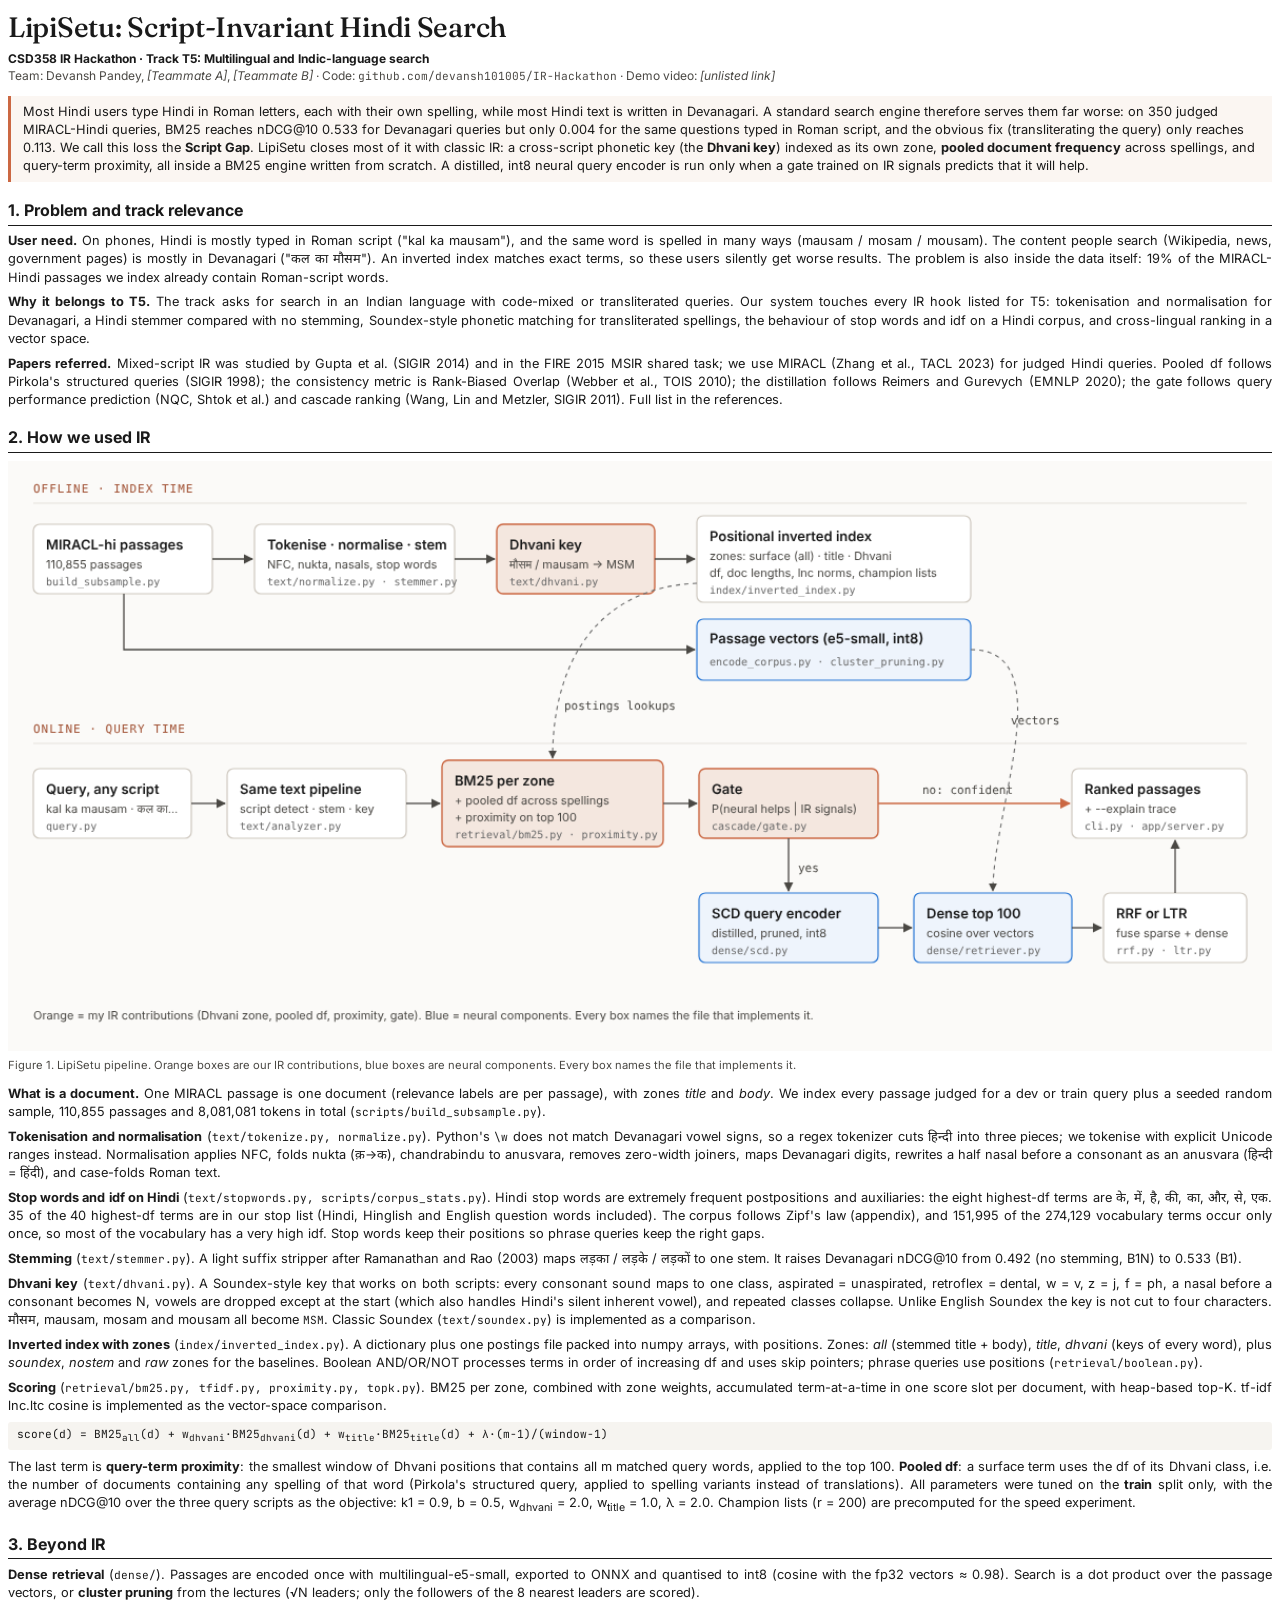
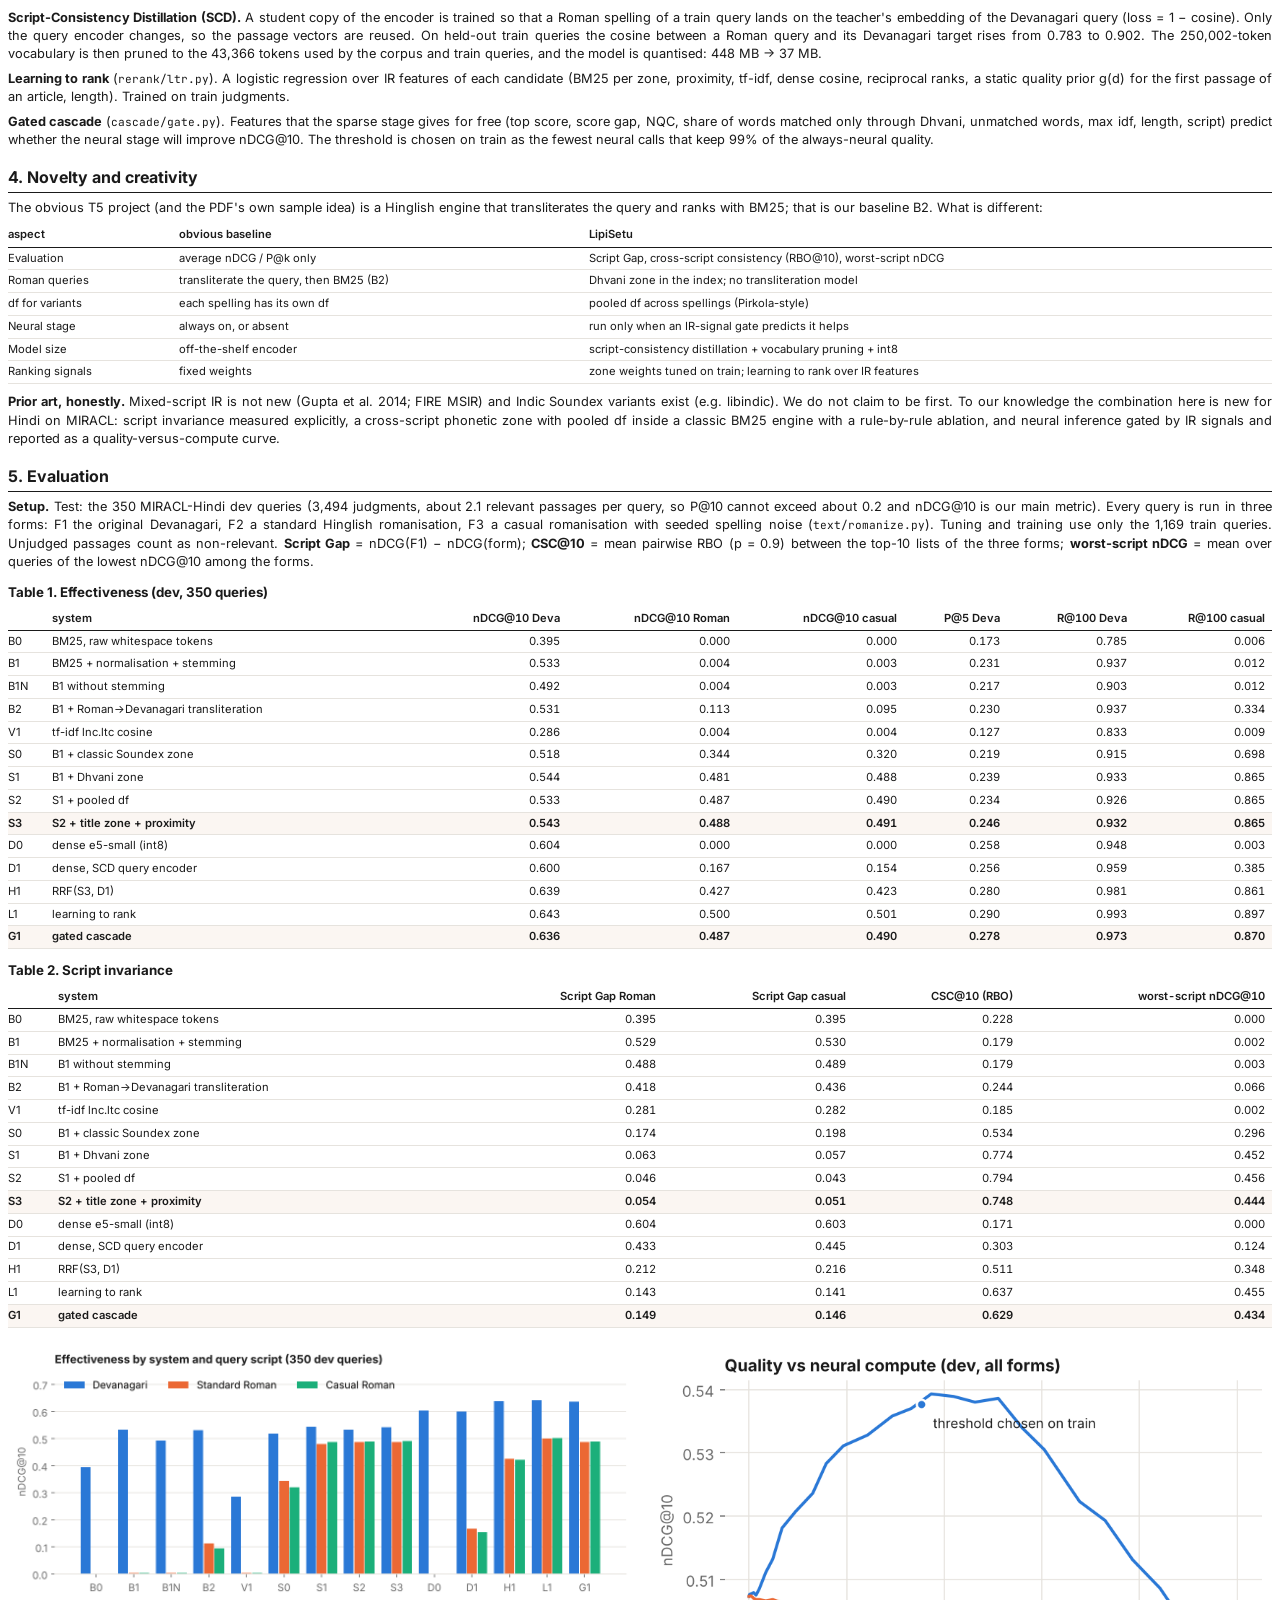
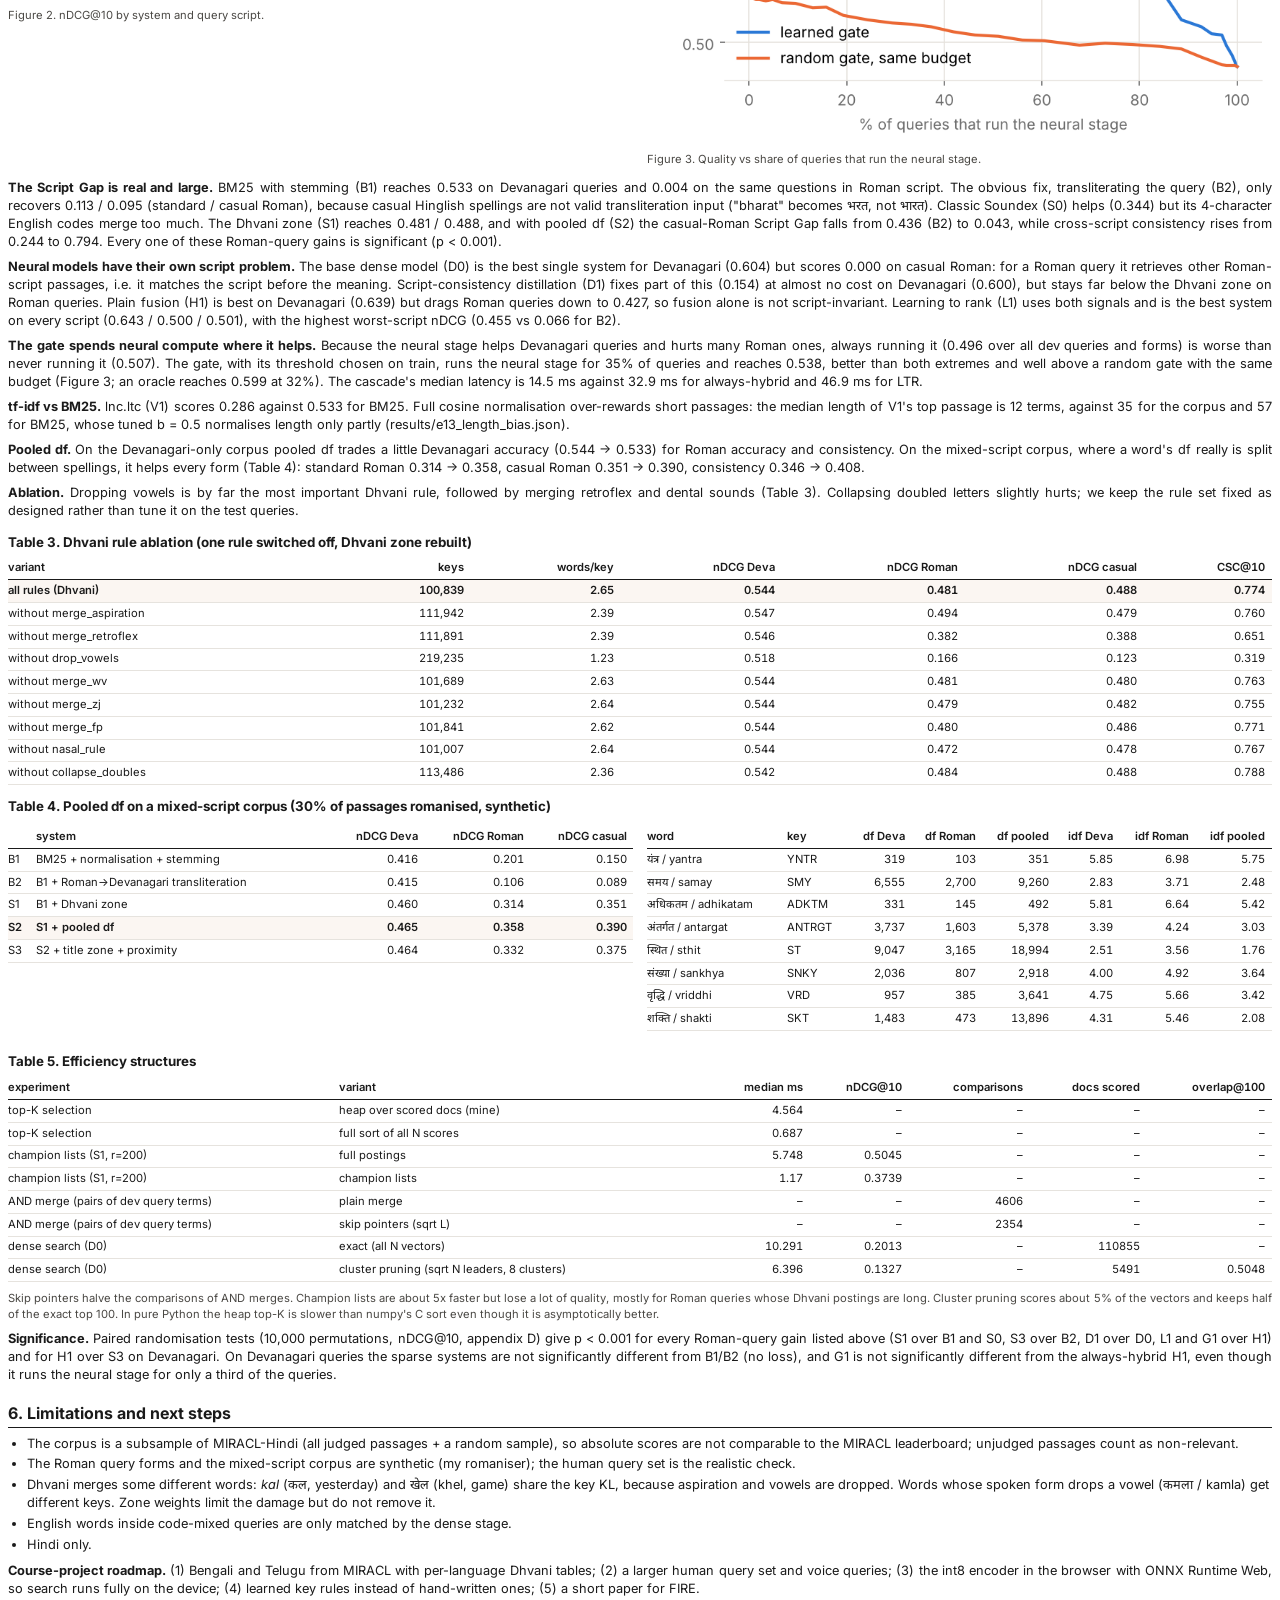
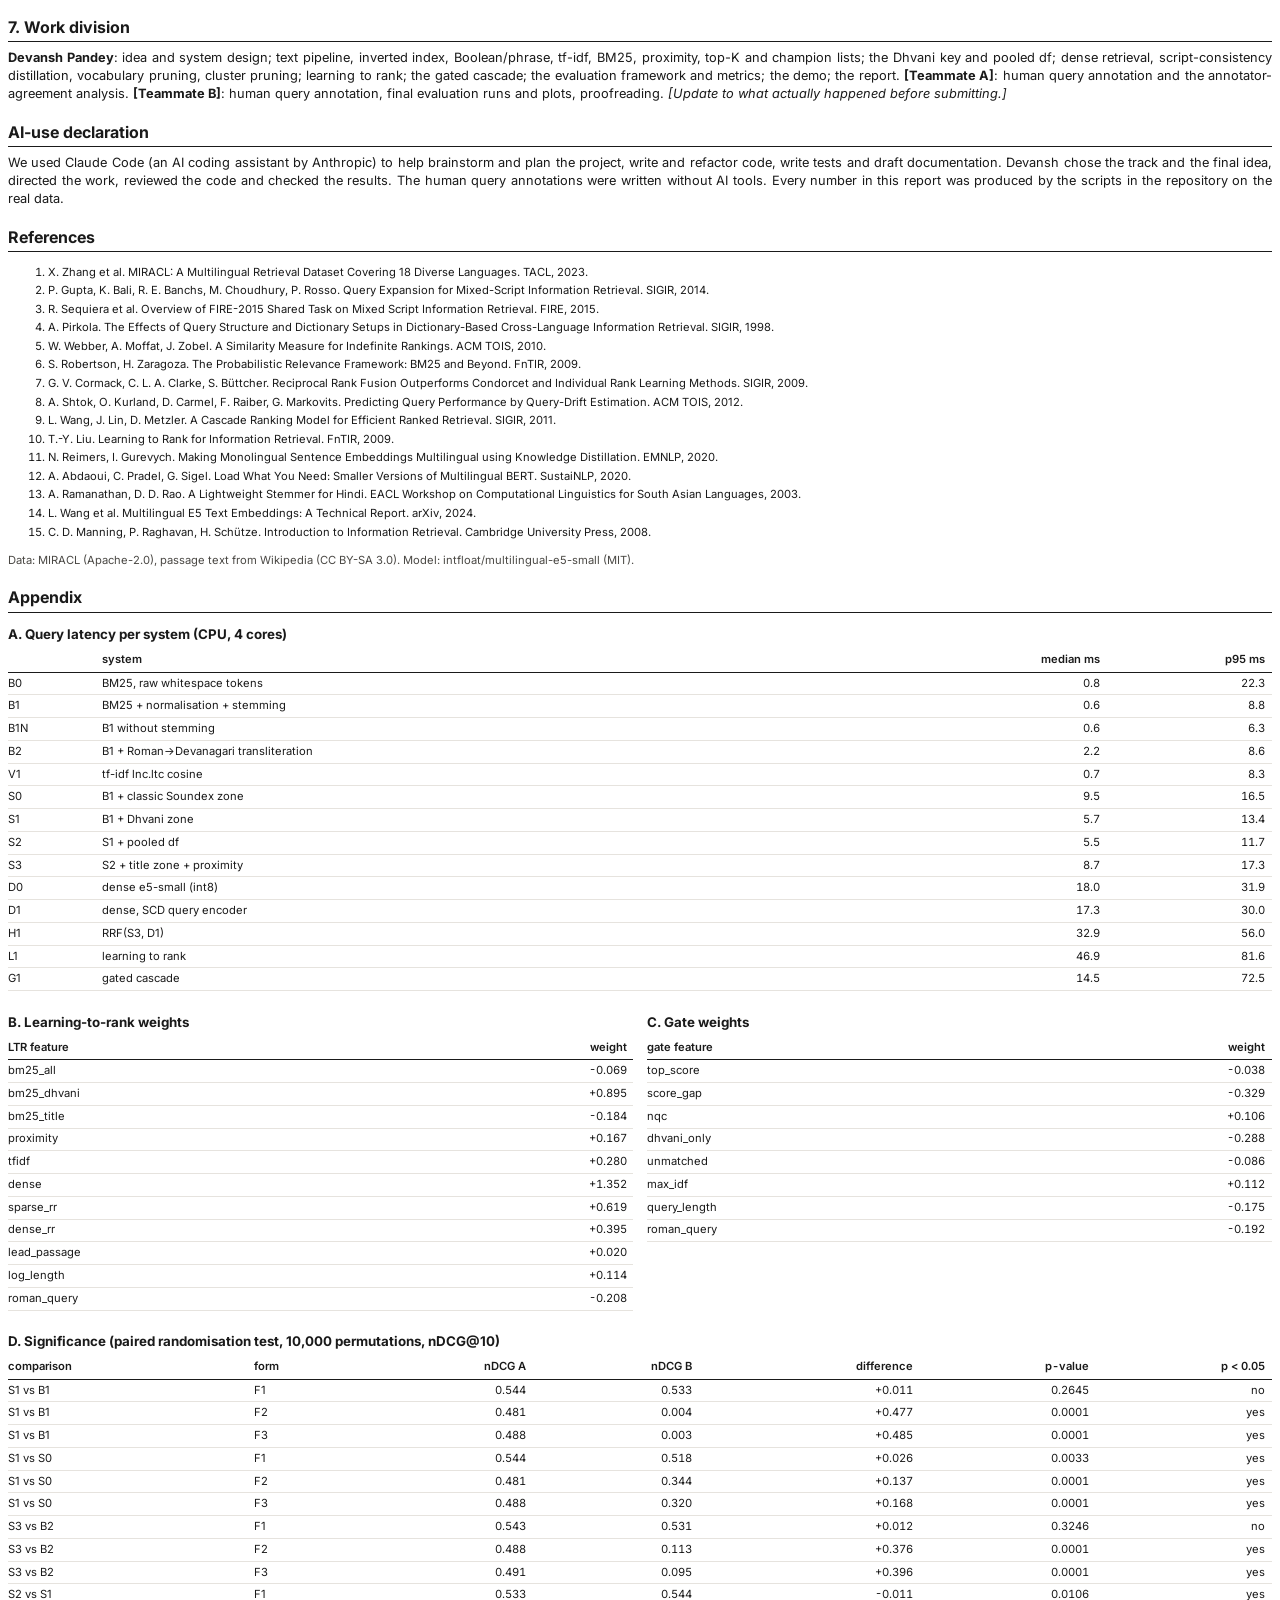
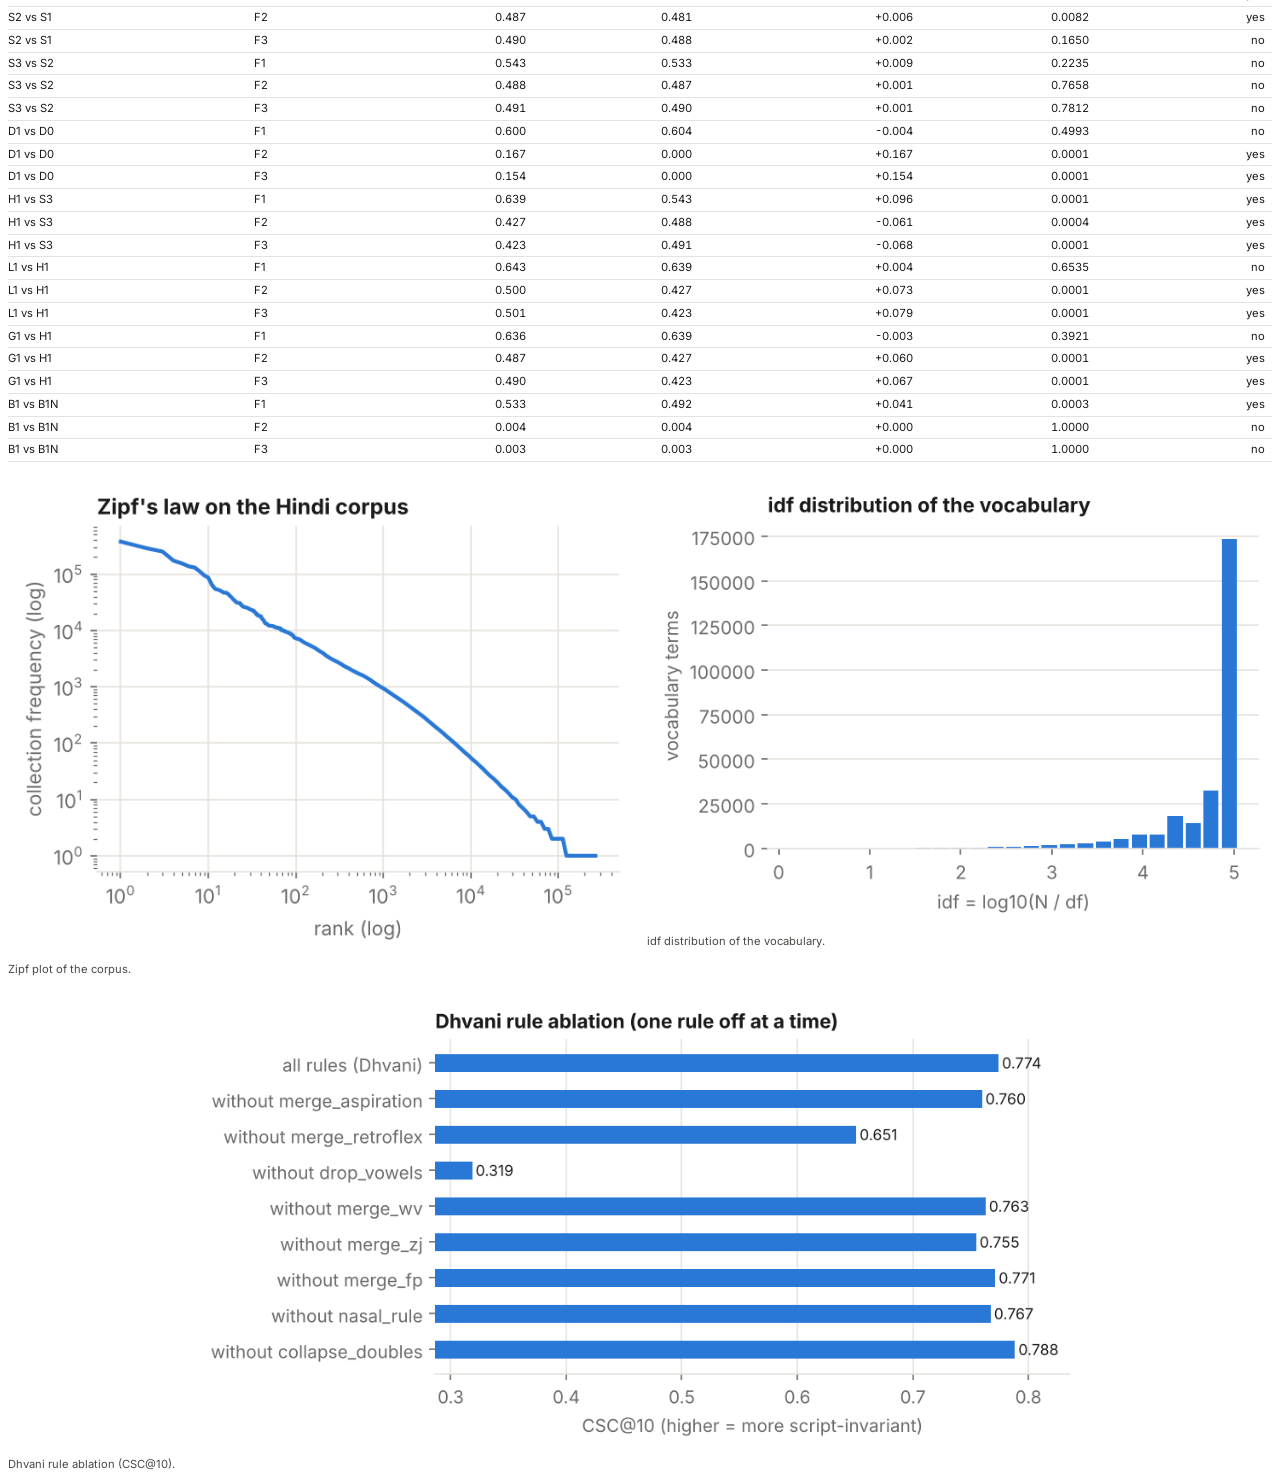
==== docs/report/report.html @ 5b9ccf11 "Add README, docs, pipeline diagram and generated report" ====
<!doctype html><html lang="en"><head><meta charset="utf-8"><title>LipiSetu report</title><link href="https://fonts.googleapis.com/css2?family=Fraunces:wght@500&family=Inter:wght@400;600&family=JetBrains+Mono&family=Noto+Sans+Devanagari:wght@400;600&display=swap" rel="stylesheet"><style>
@page { size: A4; margin: 16mm 15mm 16mm 15mm; }
body { font-family: 'Inter', 'Noto Sans Devanagari', Arial, sans-serif; font-size: 9.6pt; line-height: 1.42; color: #1a1a1a; }
h1 { font-family: 'Fraunces', Georgia, serif; font-weight: 500; font-size: 21pt; margin: 0 0 2pt; letter-spacing: -0.01em; }
h2 { font-size: 12pt; margin: 13pt 0 5pt; padding-bottom: 2pt; border-bottom: 1px solid #1a1a1a; }
h3 { font-size: 10pt; margin: 9pt 0 3pt; break-after: avoid; page-break-after: avoid; }
h2 { break-after: avoid; page-break-after: avoid; }
p { margin: 0 0 5pt; text-align: justify; hyphens: auto; }
.meta { color: #4a4844; font-size: 9pt; margin-bottom: 8pt; }
.meta b { color: #1a1a1a; }
.abstract { border-left: 3px solid #cb6843; padding: 5pt 9pt; background: #fbf6f2; margin: 6pt 0 8pt; }
code, .mono { font-family: 'JetBrains Mono', Menlo, monospace; font-size: 8.4pt; }
table { width: 100%; border-collapse: collapse; margin: 4pt 0 7pt; font-size: 8.4pt; page-break-inside: avoid; }
th { text-align: left; font-weight: 600; border-bottom: 1px solid #1a1a1a; padding: 2.5pt 5pt 2.5pt 0; }
td { border-bottom: 1px solid #e6e3de; padding: 2.2pt 5pt 2.2pt 0; }
th.num, td.num { text-align: right; font-variant-numeric: tabular-nums; }
tr.hl td { font-weight: 600; background: #fbf6f2; }
figure { margin: 6pt 0 8pt; page-break-inside: avoid; text-align: center; }
figure img { max-width: 100%; }
figcaption { font-size: 8.4pt; color: #4a4844; margin-top: 2pt; text-align: left; }
.two { display: grid; grid-template-columns: 1fr 1fr; gap: 10pt; }
.formula { font-family: 'JetBrains Mono', Menlo, monospace; font-size: 8.4pt; background: #f6f4f0; padding: 4pt 7pt; margin: 3pt 0 6pt; border-radius: 3px; }
ul { margin: 2pt 0 6pt 14pt; padding: 0; }
li { margin-bottom: 2pt; }
.refs li { font-size: 8.4pt; }
.pb { page-break-before: always; }
.small { font-size: 8.4pt; color: #4a4844; }
</style></head><body><h1>LipiSetu: Script-Invariant Hindi Search</h1><div class="meta"><b>CSD358 IR Hackathon · Track T5: Multilingual and Indic-language search</b><br>Team: Devansh Pandey, <i>[Teammate A]</i>, <i>[Teammate B]</i> · Code: <span class="mono">github.com/devansh101005/IR-Hackathon</span> · Demo video: <i>[unlisted link]</i></div><div class="abstract">Most Hindi users type Hindi in Roman letters, each with their own spelling, while most Hindi text is written in Devanagari. A standard search engine therefore serves them far worse: on 350 judged MIRACL-Hindi queries, BM25 reaches nDCG@10 0.533 for Devanagari queries but only 0.004 for the same questions typed in Roman script, and the obvious fix (transliterating the query) only reaches 0.113. We call this loss the <b>Script Gap</b>. LipiSetu closes most of it with classic IR: a cross-script phonetic key (the <b>Dhvani key</b>) indexed as its own zone, <b>pooled document frequency</b> across spellings, and query-term proximity, all inside a BM25 engine written from scratch. A distilled, int8 neural query encoder is run only when a gate trained on IR signals predicts that it will help.</div><h2>1. Problem and track relevance</h2><p><b>User need.</b> On phones, Hindi is mostly typed in Roman script ("kal ka mausam"), and the same word is spelled in many ways (mausam / mosam / mousam). The content people search (Wikipedia, news, government pages) is mostly in Devanagari ("कल का मौसम"). An inverted index matches exact terms, so these users silently get worse results. The problem is also inside the data itself: 19% of the MIRACL-Hindi passages we index already contain Roman-script words.</p><p><b>Why it belongs to T5.</b> The track asks for search in an Indian language with code-mixed or transliterated queries. Our system touches every IR hook listed for T5: tokenisation and normalisation for Devanagari, a Hindi stemmer compared with no stemming, Soundex-style phonetic matching for transliterated spellings, the behaviour of stop words and idf on a Hindi corpus, and cross-lingual ranking in a vector space.</p><p><b>Papers referred.</b> Mixed-script IR was studied by Gupta et al. (SIGIR 2014) and in the FIRE 2015 MSIR shared task; we use MIRACL (Zhang et al., TACL 2023) for judged Hindi queries. Pooled df follows Pirkola's structured queries (SIGIR 1998); the consistency metric is Rank-Biased Overlap (Webber et al., TOIS 2010); the distillation follows Reimers and Gurevych (EMNLP 2020); the gate follows query performance prediction (NQC, Shtok et al.) and cascade ranking (Wang, Lin and Metzler, SIGIR 2011). Full list in the references.</p><h2>2. How we used IR</h2><figure><img src="../pipeline.png" style="width:100%"><figcaption>Figure 1. LipiSetu pipeline. Orange boxes are our IR contributions, blue boxes are neural components. Every box names the file that implements it.</figcaption></figure><p><b>What is a document.</b> One MIRACL passage is one document (relevance labels are per passage), with zones <i>title</i> and <i>body</i>. We index every passage judged for a dev or train query plus a seeded random sample, 110,855 passages and 8,081,081 tokens in total (<span class="mono">scripts/build_subsample.py</span>).</p><p><b>Tokenisation and normalisation</b> (<span class="mono">text/tokenize.py, normalize.py</span>). Python's <span class="mono">\w</span> does not match Devanagari vowel signs, so a regex tokenizer cuts हिन्दी into three pieces; we tokenise with explicit Unicode ranges instead. Normalisation applies NFC, folds nukta (क़→क), chandrabindu to anusvara, removes zero-width joiners, maps Devanagari digits, rewrites a half nasal before a consonant as an anusvara (हिन्दी = हिंदी), and case-folds Roman text.</p><p><b>Stop words and idf on Hindi</b> (<span class="mono">text/stopwords.py, scripts/corpus_stats.py</span>). Hindi stop words are extremely frequent postpositions and auxiliaries: the eight highest-df terms are के, में, है, की, का, और, से, एक. 35 of the 40 highest-df terms are in our stop list (Hindi, Hinglish and English question words included). The corpus follows Zipf's law (appendix), and 151,995 of the 274,129 vocabulary terms occur only once, so most of the vocabulary has a very high idf. Stop words keep their positions so phrase queries keep the right gaps.</p><p><b>Stemming</b> (<span class="mono">text/stemmer.py</span>). A light suffix stripper after Ramanathan and Rao (2003) maps लड़का / लड़के / लड़कों to one stem. It raises Devanagari nDCG@10 from 0.492 (no stemming, B1N) to 0.533 (B1).</p><p><b>Dhvani key</b> (<span class="mono">text/dhvani.py</span>). A Soundex-style key that works on both scripts: every consonant sound maps to one class, aspirated = unaspirated, retroflex = dental, w = v, z = j, f = ph, a nasal before a consonant becomes N, vowels are dropped except at the start (which also handles Hindi's silent inherent vowel), and repeated classes collapse. Unlike English Soundex the key is not cut to four characters. मौसम, mausam, mosam and mousam all become <span class="mono">MSM</span>. Classic Soundex (<span class="mono">text/soundex.py</span>) is implemented as a comparison.</p><p><b>Inverted index with zones</b> (<span class="mono">index/inverted_index.py</span>). A dictionary plus one postings file packed into numpy arrays, with positions. Zones: <i>all</i> (stemmed title + body), <i>title</i>, <i>dhvani</i> (keys of every word), plus <i>soundex</i>, <i>nostem</i> and <i>raw</i> zones for the baselines. Boolean AND/OR/NOT processes terms in order of increasing df and uses skip pointers; phrase queries use positions (<span class="mono">retrieval/boolean.py</span>).</p><p><b>Scoring</b> (<span class="mono">retrieval/bm25.py, tfidf.py, proximity.py, topk.py</span>). BM25 per zone, combined with zone weights, accumulated term-at-a-time in one score slot per document, with heap-based top-K. tf-idf lnc.ltc cosine is implemented as the vector-space comparison.</p><div class="formula">score(d) = BM25<sub>all</sub>(d) + w<sub>dhvani</sub>·BM25<sub>dhvani</sub>(d) + w<sub>title</sub>·BM25<sub>title</sub>(d) + λ·(m−1)/(window−1)</div><p>The last term is <b>query-term proximity</b>: the smallest window of Dhvani positions that contains all m matched query words, applied to the top 100. <b>Pooled df</b>: a surface term uses the df of its Dhvani class, i.e. the number of documents containing any spelling of that word (Pirkola's structured query, applied to spelling variants instead of translations). All parameters were tuned on the <b>train</b> split only, with the average nDCG@10 over the three query scripts as the objective: k1 = 0.9, b = 0.5, w<sub>dhvani</sub> = 2.0, w<sub>title</sub> = 1.0, λ = 2.0. Champion lists (r = 200) are precomputed for the speed experiment.</p><h2>3. Beyond IR</h2><p><b>Dense retrieval</b> (<span class="mono">dense/</span>). Passages are encoded once with multilingual-e5-small, exported to ONNX and quantised to int8 (cosine with the fp32 vectors ≈ 0.98). Search is a dot product over the passage vectors, or <b>cluster pruning</b> from the lectures (√N leaders; only the followers of the 8 nearest leaders are scored).</p><p><b>Script-Consistency Distillation (SCD).</b> A student copy of the encoder is trained so that a Roman spelling of a train query lands on the teacher's embedding of the Devanagari query (loss = 1 − cosine). Only the query encoder changes, so the passage vectors are reused. On held-out train queries the cosine between a Roman query and its Devanagari target rises from 0.783 to 0.902. The 250,002-token vocabulary is then pruned to the 43,366 tokens used by the corpus and train queries, and the model is quantised: 448 MB → 37 MB.</p><p><b>Learning to rank</b> (<span class="mono">rerank/ltr.py</span>). A logistic regression over IR features of each candidate (BM25 per zone, proximity, tf-idf, dense cosine, reciprocal ranks, a static quality prior g(d) for the first passage of an article, length). Trained on train judgments.</p><p><b>Gated cascade</b> (<span class="mono">cascade/gate.py</span>). Features that the sparse stage gives for free (top score, score gap, NQC, share of words matched only through Dhvani, unmatched words, max idf, length, script) predict whether the neural stage will improve nDCG@10. The threshold is chosen on train as the fewest neural calls that keep 99% of the always-neural quality.</p><h2>4. Novelty and creativity</h2><p>The obvious T5 project (and the PDF's own sample idea) is a Hinglish engine that transliterates the query and ranks with BM25; that is our baseline B2. What is different:</p><table><thead><tr><th>aspect</th><th>obvious baseline</th><th>LipiSetu</th></tr></thead><tbody><tr><td>Evaluation</td><td>average nDCG / P@k only</td><td>Script Gap, cross-script consistency (RBO@10), worst-script nDCG</td></tr><tr><td>Roman queries</td><td>transliterate the query, then BM25 (B2)</td><td>Dhvani zone in the index; no transliteration model</td></tr><tr><td>df for variants</td><td>each spelling has its own df</td><td>pooled df across spellings (Pirkola-style)</td></tr><tr><td>Neural stage</td><td>always on, or absent</td><td>run only when an IR-signal gate predicts it helps</td></tr><tr><td>Model size</td><td>off-the-shelf encoder</td><td>script-consistency distillation + vocabulary pruning + int8</td></tr><tr><td>Ranking signals</td><td>fixed weights</td><td>zone weights tuned on train; learning to rank over IR features</td></tr></tbody></table><p><b>Prior art, honestly.</b> Mixed-script IR is not new (Gupta et al. 2014; FIRE MSIR) and Indic Soundex variants exist (e.g. libindic). We do not claim to be first. To our knowledge the combination here is new for Hindi on MIRACL: script invariance measured explicitly, a cross-script phonetic zone with pooled df inside a classic BM25 engine with a rule-by-rule ablation, and neural inference gated by IR signals and reported as a quality-versus-compute curve.</p><h2>5. Evaluation</h2><p><b>Setup.</b> Test: the 350 MIRACL-Hindi dev queries (3,494 judgments, about 2.1 relevant passages per query, so P@10 cannot exceed about 0.2 and nDCG@10 is our main metric). Every query is run in three forms: F1 the original Devanagari, F2 a standard Hinglish romanisation, F3 a casual romanisation with seeded spelling noise (<span class="mono">text/romanize.py</span>). Tuning and training use only the 1,169 train queries. Unjudged passages count as non-relevant. <b>Script Gap</b> = nDCG(F1) − nDCG(form); <b>CSC@10</b> = mean pairwise RBO (p = 0.9) between the top-10 lists of the three forms; <b>worst-script nDCG</b> = mean over queries of the lowest nDCG@10 among the forms.</p><h3>Table 1. Effectiveness (dev, 350 queries)</h3><table><thead><tr><th class=""></th><th class="">system</th><th class="num">nDCG@10 Deva</th><th class="num">nDCG@10 Roman</th><th class="num">nDCG@10 casual</th><th class="num">P@5 Deva</th><th class="num">R@100 Deva</th><th class="num">R@100 casual</th></tr></thead><tbody><tr><td class="">B0</td><td class="">BM25, raw whitespace tokens</td><td class="num">0.395</td><td class="num">0.000</td><td class="num">0.000</td><td class="num">0.173</td><td class="num">0.785</td><td class="num">0.006</td></tr><tr><td class="">B1</td><td class="">BM25 + normalisation + stemming</td><td class="num">0.533</td><td class="num">0.004</td><td class="num">0.003</td><td class="num">0.231</td><td class="num">0.937</td><td class="num">0.012</td></tr><tr><td class="">B1N</td><td class="">B1 without stemming</td><td class="num">0.492</td><td class="num">0.004</td><td class="num">0.003</td><td class="num">0.217</td><td class="num">0.903</td><td class="num">0.012</td></tr><tr><td class="">B2</td><td class="">B1 + Roman→Devanagari transliteration</td><td class="num">0.531</td><td class="num">0.113</td><td class="num">0.095</td><td class="num">0.230</td><td class="num">0.937</td><td class="num">0.334</td></tr><tr><td class="">V1</td><td class="">tf-idf lnc.ltc cosine</td><td class="num">0.286</td><td class="num">0.004</td><td class="num">0.004</td><td class="num">0.127</td><td class="num">0.833</td><td class="num">0.009</td></tr><tr><td class="">S0</td><td class="">B1 + classic Soundex zone</td><td class="num">0.518</td><td class="num">0.344</td><td class="num">0.320</td><td class="num">0.219</td><td class="num">0.915</td><td class="num">0.698</td></tr><tr><td class="">S1</td><td class="">B1 + Dhvani zone</td><td class="num">0.544</td><td class="num">0.481</td><td class="num">0.488</td><td class="num">0.239</td><td class="num">0.933</td><td class="num">0.865</td></tr><tr><td class="">S2</td><td class="">S1 + pooled df</td><td class="num">0.533</td><td class="num">0.487</td><td class="num">0.490</td><td class="num">0.234</td><td class="num">0.926</td><td class="num">0.865</td></tr><tr class="hl"><td class="">S3</td><td class="">S2 + title zone + proximity</td><td class="num">0.543</td><td class="num">0.488</td><td class="num">0.491</td><td class="num">0.246</td><td class="num">0.932</td><td class="num">0.865</td></tr><tr><td class="">D0</td><td class="">dense e5-small (int8)</td><td class="num">0.604</td><td class="num">0.000</td><td class="num">0.000</td><td class="num">0.258</td><td class="num">0.948</td><td class="num">0.003</td></tr><tr><td class="">D1</td><td class="">dense, SCD query encoder</td><td class="num">0.600</td><td class="num">0.167</td><td class="num">0.154</td><td class="num">0.256</td><td class="num">0.959</td><td class="num">0.385</td></tr><tr><td class="">H1</td><td class="">RRF(S3, D1)</td><td class="num">0.639</td><td class="num">0.427</td><td class="num">0.423</td><td class="num">0.280</td><td class="num">0.981</td><td class="num">0.861</td></tr><tr><td class="">L1</td><td class="">learning to rank</td><td class="num">0.643</td><td class="num">0.500</td><td class="num">0.501</td><td class="num">0.290</td><td class="num">0.993</td><td class="num">0.897</td></tr><tr class="hl"><td class="">G1</td><td class="">gated cascade</td><td class="num">0.636</td><td class="num">0.487</td><td class="num">0.490</td><td class="num">0.278</td><td class="num">0.973</td><td class="num">0.870</td></tr></tbody></table><h3>Table 2. Script invariance</h3><table><thead><tr><th class=""></th><th class="">system</th><th class="num">Script Gap Roman</th><th class="num">Script Gap casual</th><th class="num">CSC@10 (RBO)</th><th class="num">worst-script nDCG@10</th></tr></thead><tbody><tr><td class="">B0</td><td class="">BM25, raw whitespace tokens</td><td class="num">0.395</td><td class="num">0.395</td><td class="num">0.228</td><td class="num">0.000</td></tr><tr><td class="">B1</td><td class="">BM25 + normalisation + stemming</td><td class="num">0.529</td><td class="num">0.530</td><td class="num">0.179</td><td class="num">0.002</td></tr><tr><td class="">B1N</td><td class="">B1 without stemming</td><td class="num">0.488</td><td class="num">0.489</td><td class="num">0.179</td><td class="num">0.003</td></tr><tr><td class="">B2</td><td class="">B1 + Roman→Devanagari transliteration</td><td class="num">0.418</td><td class="num">0.436</td><td class="num">0.244</td><td class="num">0.066</td></tr><tr><td class="">V1</td><td class="">tf-idf lnc.ltc cosine</td><td class="num">0.281</td><td class="num">0.282</td><td class="num">0.185</td><td class="num">0.002</td></tr><tr><td class="">S0</td><td class="">B1 + classic Soundex zone</td><td class="num">0.174</td><td class="num">0.198</td><td class="num">0.534</td><td class="num">0.296</td></tr><tr><td class="">S1</td><td class="">B1 + Dhvani zone</td><td class="num">0.063</td><td class="num">0.057</td><td class="num">0.774</td><td class="num">0.452</td></tr><tr><td class="">S2</td><td class="">S1 + pooled df</td><td class="num">0.046</td><td class="num">0.043</td><td class="num">0.794</td><td class="num">0.456</td></tr><tr class="hl"><td class="">S3</td><td class="">S2 + title zone + proximity</td><td class="num">0.054</td><td class="num">0.051</td><td class="num">0.748</td><td class="num">0.444</td></tr><tr><td class="">D0</td><td class="">dense e5-small (int8)</td><td class="num">0.604</td><td class="num">0.603</td><td class="num">0.171</td><td class="num">0.000</td></tr><tr><td class="">D1</td><td class="">dense, SCD query encoder</td><td class="num">0.433</td><td class="num">0.445</td><td class="num">0.303</td><td class="num">0.124</td></tr><tr><td class="">H1</td><td class="">RRF(S3, D1)</td><td class="num">0.212</td><td class="num">0.216</td><td class="num">0.511</td><td class="num">0.348</td></tr><tr><td class="">L1</td><td class="">learning to rank</td><td class="num">0.143</td><td class="num">0.141</td><td class="num">0.637</td><td class="num">0.455</td></tr><tr class="hl"><td class="">G1</td><td class="">gated cascade</td><td class="num">0.149</td><td class="num">0.146</td><td class="num">0.629</td><td class="num">0.434</td></tr></tbody></table><div class="two"><figure><img src="../../results/fig_ndcg_by_system.png" style="width:100%"><figcaption>Figure 2. nDCG@10 by system and query script.</figcaption></figure><figure><img src="../../results/fig_budget_curve.png" style="width:100%"><figcaption>Figure 3. Quality vs share of queries that run the neural stage.</figcaption></figure></div><p><b>The Script Gap is real and large.</b> BM25 with stemming (B1) reaches 0.533 on Devanagari queries and 0.004 on the same questions in Roman script. The obvious fix, transliterating the query (B2), only recovers 0.113 / 0.095 (standard / casual Roman), because casual Hinglish spellings are not valid transliteration input ("bharat" becomes भरत, not भारत). Classic Soundex (S0) helps (0.344) but its 4-character English codes merge too much. The Dhvani zone (S1) reaches 0.481 / 0.488, and with pooled df (S2) the casual-Roman Script Gap falls from 0.436 (B2) to 0.043, while cross-script consistency rises from 0.244 to 0.794. Every one of these Roman-query gains is significant (p &lt; 0.001).</p><p><b>Neural models have their own script problem.</b> The base dense model (D0) is the best single system for Devanagari (0.604) but scores 0.000 on casual Roman: for a Roman query it retrieves other Roman-script passages, i.e. it matches the script before the meaning. Script-consistency distillation (D1) fixes part of this (0.154) at almost no cost on Devanagari (0.600), but stays far below the Dhvani zone on Roman queries. Plain fusion (H1) is best on Devanagari (0.639) but drags Roman queries down to 0.427, so fusion alone is not script-invariant. Learning to rank (L1) uses both signals and is the best system on every script (0.643 / 0.500 / 0.501), with the highest worst-script nDCG (0.455 vs 0.066 for B2).</p><p><b>The gate spends neural compute where it helps.</b> Because the neural stage helps Devanagari queries and hurts many Roman ones, always running it (0.496 over all dev queries and forms) is worse than never running it (0.507). The gate, with its threshold chosen on train, runs the neural stage for 35% of queries and reaches 0.538, better than both extremes and well above a random gate with the same budget (Figure 3; an oracle reaches 0.599 at 32%). The cascade's median latency is 14.5 ms against 32.9 ms for always-hybrid and 46.9 ms for LTR.</p><p><b>tf-idf vs BM25.</b> lnc.ltc (V1) scores 0.286 against 0.533 for BM25. Full cosine normalisation over-rewards short passages: the median length of V1's top passage is 12 terms, against 35 for the corpus and 57 for BM25, whose tuned b = 0.5 normalises length only partly (results/e13_length_bias.json).</p><p><b>Pooled df.</b> On the Devanagari-only corpus pooled df trades a little Devanagari accuracy (0.544 → 0.533) for Roman accuracy and consistency. On the mixed-script corpus, where a word's df really is split between spellings, it helps every form (Table 4): standard Roman 0.314 → 0.358, casual Roman 0.351 → 0.390, consistency 0.346 → 0.408.</p><p><b>Ablation.</b> Dropping vowels is by far the most important Dhvani rule, followed by merging retroflex and dental sounds (Table 3). Collapsing doubled letters slightly hurts; we keep the rule set fixed as designed rather than tune it on the test queries.</p><h3>Table 3. Dhvani rule ablation (one rule switched off, Dhvani zone rebuilt)</h3><table><thead><tr><th class="">variant</th><th class="num">keys</th><th class="num">words/key</th><th class="num">nDCG Deva</th><th class="num">nDCG Roman</th><th class="num">nDCG casual</th><th class="num">CSC@10</th></tr></thead><tbody><tr class="hl"><td class="">all rules (Dhvani)</td><td class="num">100,839</td><td class="num">2.65</td><td class="num">0.544</td><td class="num">0.481</td><td class="num">0.488</td><td class="num">0.774</td></tr><tr><td class="">without merge_aspiration</td><td class="num">111,942</td><td class="num">2.39</td><td class="num">0.547</td><td class="num">0.494</td><td class="num">0.479</td><td class="num">0.760</td></tr><tr><td class="">without merge_retroflex</td><td class="num">111,891</td><td class="num">2.39</td><td class="num">0.546</td><td class="num">0.382</td><td class="num">0.388</td><td class="num">0.651</td></tr><tr><td class="">without drop_vowels</td><td class="num">219,235</td><td class="num">1.23</td><td class="num">0.518</td><td class="num">0.166</td><td class="num">0.123</td><td class="num">0.319</td></tr><tr><td class="">without merge_wv</td><td class="num">101,689</td><td class="num">2.63</td><td class="num">0.544</td><td class="num">0.481</td><td class="num">0.480</td><td class="num">0.763</td></tr><tr><td class="">without merge_zj</td><td class="num">101,232</td><td class="num">2.64</td><td class="num">0.544</td><td class="num">0.479</td><td class="num">0.482</td><td class="num">0.755</td></tr><tr><td class="">without merge_fp</td><td class="num">101,841</td><td class="num">2.62</td><td class="num">0.544</td><td class="num">0.480</td><td class="num">0.486</td><td class="num">0.771</td></tr><tr><td class="">without nasal_rule</td><td class="num">101,007</td><td class="num">2.64</td><td class="num">0.544</td><td class="num">0.472</td><td class="num">0.478</td><td class="num">0.767</td></tr><tr><td class="">without collapse_doubles</td><td class="num">113,486</td><td class="num">2.36</td><td class="num">0.542</td><td class="num">0.484</td><td class="num">0.488</td><td class="num">0.788</td></tr></tbody></table><h3>Table 4. Pooled df on a mixed-script corpus (30% of passages romanised, synthetic)</h3><div class="two"><div><table><thead><tr><th class=""></th><th class="">system</th><th class="num">nDCG Deva</th><th class="num">nDCG Roman</th><th class="num">nDCG casual</th></tr></thead><tbody><tr><td class="">B1</td><td class="">BM25 + normalisation + stemming</td><td class="num">0.416</td><td class="num">0.201</td><td class="num">0.150</td></tr><tr><td class="">B2</td><td class="">B1 + Roman→Devanagari transliteration</td><td class="num">0.415</td><td class="num">0.106</td><td class="num">0.089</td></tr><tr><td class="">S1</td><td class="">B1 + Dhvani zone</td><td class="num">0.460</td><td class="num">0.314</td><td class="num">0.351</td></tr><tr class="hl"><td class="">S2</td><td class="">S1 + pooled df</td><td class="num">0.465</td><td class="num">0.358</td><td class="num">0.390</td></tr><tr><td class="">S3</td><td class="">S2 + title zone + proximity</td><td class="num">0.464</td><td class="num">0.332</td><td class="num">0.375</td></tr></tbody></table></div><div><table><thead><tr><th class="">word</th><th class="">key</th><th class="num">df Deva</th><th class="num">df Roman</th><th class="num">df pooled</th><th class="num">idf Deva</th><th class="num">idf Roman</th><th class="num">idf pooled</th></tr></thead><tbody><tr><td class=""><span lang="hi">यंत्र</span> / yantra</td><td class="">YNTR</td><td class="num">319</td><td class="num">103</td><td class="num">351</td><td class="num">5.85</td><td class="num">6.98</td><td class="num">5.75</td></tr><tr><td class=""><span lang="hi">समय</span> / samay</td><td class="">SMY</td><td class="num">6,555</td><td class="num">2,700</td><td class="num">9,260</td><td class="num">2.83</td><td class="num">3.71</td><td class="num">2.48</td></tr><tr><td class=""><span lang="hi">अधिकतम</span> / adhikatam</td><td class="">ADKTM</td><td class="num">331</td><td class="num">145</td><td class="num">492</td><td class="num">5.81</td><td class="num">6.64</td><td class="num">5.42</td></tr><tr><td class=""><span lang="hi">अंतर्गत</span> / antargat</td><td class="">ANTRGT</td><td class="num">3,737</td><td class="num">1,603</td><td class="num">5,378</td><td class="num">3.39</td><td class="num">4.24</td><td class="num">3.03</td></tr><tr><td class=""><span lang="hi">स्थित</span> / sthit</td><td class="">ST</td><td class="num">9,047</td><td class="num">3,165</td><td class="num">18,994</td><td class="num">2.51</td><td class="num">3.56</td><td class="num">1.76</td></tr><tr><td class=""><span lang="hi">संख्या</span> / sankhya</td><td class="">SNKY</td><td class="num">2,036</td><td class="num">807</td><td class="num">2,918</td><td class="num">4.00</td><td class="num">4.92</td><td class="num">3.64</td></tr><tr><td class=""><span lang="hi">वृद्धि</span> / vriddhi</td><td class="">VRD</td><td class="num">957</td><td class="num">385</td><td class="num">3,641</td><td class="num">4.75</td><td class="num">5.66</td><td class="num">3.42</td></tr><tr><td class=""><span lang="hi">शक्ति</span> / shakti</td><td class="">SKT</td><td class="num">1,483</td><td class="num">473</td><td class="num">13,896</td><td class="num">4.31</td><td class="num">5.46</td><td class="num">2.08</td></tr></tbody></table></div></div><h3>Table 5. Efficiency structures</h3><table><thead><tr><th class="">experiment</th><th class="">variant</th><th class="num">median ms</th><th class="num">nDCG@10</th><th class="num">comparisons</th><th class="num">docs scored</th><th class="num">overlap@100</th></tr></thead><tbody><tr><td class="">top-K selection</td><td class="">heap over scored docs (mine)</td><td class="num">4.564</td><td class="num">–</td><td class="num">–</td><td class="num">–</td><td class="num">–</td></tr><tr><td class="">top-K selection</td><td class="">full sort of all N scores</td><td class="num">0.687</td><td class="num">–</td><td class="num">–</td><td class="num">–</td><td class="num">–</td></tr><tr><td class="">champion lists (S1, r=200)</td><td class="">full postings</td><td class="num">5.748</td><td class="num">0.5045</td><td class="num">–</td><td class="num">–</td><td class="num">–</td></tr><tr><td class="">champion lists (S1, r=200)</td><td class="">champion lists</td><td class="num">1.17</td><td class="num">0.3739</td><td class="num">–</td><td class="num">–</td><td class="num">–</td></tr><tr><td class="">AND merge (pairs of dev query terms)</td><td class="">plain merge</td><td class="num">–</td><td class="num">–</td><td class="num">4606</td><td class="num">–</td><td class="num">–</td></tr><tr><td class="">AND merge (pairs of dev query terms)</td><td class="">skip pointers (sqrt L)</td><td class="num">–</td><td class="num">–</td><td class="num">2354</td><td class="num">–</td><td class="num">–</td></tr><tr><td class="">dense search (D0)</td><td class="">exact (all N vectors)</td><td class="num">10.291</td><td class="num">0.2013</td><td class="num">–</td><td class="num">110855</td><td class="num">–</td></tr><tr><td class="">dense search (D0)</td><td class="">cluster pruning (sqrt N leaders, 8 clusters)</td><td class="num">6.396</td><td class="num">0.1327</td><td class="num">–</td><td class="num">5491</td><td class="num">0.5048</td></tr></tbody></table><p class="small">Skip pointers halve the comparisons of AND merges. Champion lists are about 5x faster but lose a lot of quality, mostly for Roman queries whose Dhvani postings are long. Cluster pruning scores about 5% of the vectors and keeps half of the exact top 100. In pure Python the heap top-K is slower than numpy's C sort even though it is asymptotically better.</p><p><b>Significance.</b> Paired randomisation tests (10,000 permutations, nDCG@10, appendix D) give p &lt; 0.001 for every Roman-query gain listed above (S1 over B1 and S0, S3 over B2, D1 over D0, L1 and G1 over H1) and for H1 over S3 on Devanagari. On Devanagari queries the sparse systems are not significantly different from B1/B2 (no loss), and G1 is not significantly different from the always-hybrid H1, even though it runs the neural stage for only a third of the queries.</p><h2>6. Limitations and next steps</h2><ul><li>The corpus is a subsample of MIRACL-Hindi (all judged passages + a random sample), so absolute scores are not comparable to the MIRACL leaderboard; unjudged passages count as non-relevant.</li><li>The Roman query forms and the mixed-script corpus are synthetic (my romaniser); the human query set is the realistic check.</li><li>Dhvani merges some different words: <i>kal</i> (कल, yesterday) and खेल (khel, game) share the key KL, because aspiration and vowels are dropped. Words whose spoken form drops a vowel (कमला / kamla) get different keys. Zone weights limit the damage but do not remove it.</li><li>English words inside code-mixed queries are only matched by the dense stage.</li><li>Hindi only.</li></ul><p><b>Course-project roadmap.</b> (1) Bengali and Telugu from MIRACL with per-language Dhvani tables; (2) a larger human query set and voice queries; (3) the int8 encoder in the browser with ONNX Runtime Web, so search runs fully on the device; (4) learned key rules instead of hand-written ones; (5) a short paper for FIRE.</p><h2>7. Work division</h2><p><b>Devansh Pandey</b>: idea and system design; text pipeline, inverted index, Boolean/phrase, tf-idf, BM25, proximity, top-K and champion lists; the Dhvani key and pooled df; dense retrieval, script-consistency distillation, vocabulary pruning, cluster pruning; learning to rank; the gated cascade; the evaluation framework and metrics; the demo; the report. <b>[Teammate A]</b>: human query annotation and the annotator-agreement analysis. <b>[Teammate B]</b>: human query annotation, final evaluation runs and plots, proofreading. <i>[Update to what actually happened before submitting.]</i></p><h2>AI-use declaration</h2><p>We used Claude Code (an AI coding assistant by Anthropic) to help brainstorm and plan the project, write and refactor code, write tests and draft documentation. Devansh chose the track and the final idea, directed the work, reviewed the code and checked the results. The human query annotations were written without AI tools. Every number in this report was produced by the scripts in the repository on the real data.</p><h2>References</h2><ol class="refs"><li>X. Zhang et al. MIRACL: A Multilingual Retrieval Dataset Covering 18 Diverse Languages. TACL, 2023.</li><li>P. Gupta, K. Bali, R. E. Banchs, M. Choudhury, P. Rosso. Query Expansion for Mixed-Script Information Retrieval. SIGIR, 2014.</li><li>R. Sequiera et al. Overview of FIRE-2015 Shared Task on Mixed Script Information Retrieval. FIRE, 2015.</li><li>A. Pirkola. The Effects of Query Structure and Dictionary Setups in Dictionary-Based Cross-Language Information Retrieval. SIGIR, 1998.</li><li>W. Webber, A. Moffat, J. Zobel. A Similarity Measure for Indefinite Rankings. ACM TOIS, 2010.</li><li>S. Robertson, H. Zaragoza. The Probabilistic Relevance Framework: BM25 and Beyond. FnTIR, 2009.</li><li>G. V. Cormack, C. L. A. Clarke, S. Büttcher. Reciprocal Rank Fusion Outperforms Condorcet and Individual Rank Learning Methods. SIGIR, 2009.</li><li>A. Shtok, O. Kurland, D. Carmel, F. Raiber, G. Markovits. Predicting Query Performance by Query-Drift Estimation. ACM TOIS, 2012.</li><li>L. Wang, J. Lin, D. Metzler. A Cascade Ranking Model for Efficient Ranked Retrieval. SIGIR, 2011.</li><li>T.-Y. Liu. Learning to Rank for Information Retrieval. FnTIR, 2009.</li><li>N. Reimers, I. Gurevych. Making Monolingual Sentence Embeddings Multilingual using Knowledge Distillation. EMNLP, 2020.</li><li>A. Abdaoui, C. Pradel, G. Sigel. Load What You Need: Smaller Versions of Multilingual BERT. SustaiNLP, 2020.</li><li>A. Ramanathan, D. D. Rao. A Lightweight Stemmer for Hindi. EACL Workshop on Computational Linguistics for South Asian Languages, 2003.</li><li>L. Wang et al. Multilingual E5 Text Embeddings: A Technical Report. arXiv, 2024.</li><li>C. D. Manning, P. Raghavan, H. Schütze. Introduction to Information Retrieval. Cambridge University Press, 2008.</li></ol><p class="small">Data: MIRACL (Apache-2.0), passage text from Wikipedia (CC BY-SA 3.0). Model: intfloat/multilingual-e5-small (MIT).</p><h2 class="pb">Appendix</h2><h3>A. Query latency per system (CPU, 4 cores)</h3><table><thead><tr><th class=""></th><th class="">system</th><th class="num">median ms</th><th class="num">p95 ms</th></tr></thead><tbody><tr><td class="">B0</td><td class="">BM25, raw whitespace tokens</td><td class="num">0.8</td><td class="num">22.3</td></tr><tr><td class="">B1</td><td class="">BM25 + normalisation + stemming</td><td class="num">0.6</td><td class="num">8.8</td></tr><tr><td class="">B1N</td><td class="">B1 without stemming</td><td class="num">0.6</td><td class="num">6.3</td></tr><tr><td class="">B2</td><td class="">B1 + Roman→Devanagari transliteration</td><td class="num">2.2</td><td class="num">8.6</td></tr><tr><td class="">V1</td><td class="">tf-idf lnc.ltc cosine</td><td class="num">0.7</td><td class="num">8.3</td></tr><tr><td class="">S0</td><td class="">B1 + classic Soundex zone</td><td class="num">9.5</td><td class="num">16.5</td></tr><tr><td class="">S1</td><td class="">B1 + Dhvani zone</td><td class="num">5.7</td><td class="num">13.4</td></tr><tr><td class="">S2</td><td class="">S1 + pooled df</td><td class="num">5.5</td><td class="num">11.7</td></tr><tr><td class="">S3</td><td class="">S2 + title zone + proximity</td><td class="num">8.7</td><td class="num">17.3</td></tr><tr><td class="">D0</td><td class="">dense e5-small (int8)</td><td class="num">18.0</td><td class="num">31.9</td></tr><tr><td class="">D1</td><td class="">dense, SCD query encoder</td><td class="num">17.3</td><td class="num">30.0</td></tr><tr><td class="">H1</td><td class="">RRF(S3, D1)</td><td class="num">32.9</td><td class="num">56.0</td></tr><tr><td class="">L1</td><td class="">learning to rank</td><td class="num">46.9</td><td class="num">81.6</td></tr><tr><td class="">G1</td><td class="">gated cascade</td><td class="num">14.5</td><td class="num">72.5</td></tr></tbody></table><div class="two"><div><h3>B. Learning-to-rank weights</h3><table><thead><tr><th class="">LTR feature</th><th class="num">weight</th></tr></thead><tbody><tr><td class="">bm25_all</td><td class="num">-0.069</td></tr><tr><td class="">bm25_dhvani</td><td class="num">+0.895</td></tr><tr><td class="">bm25_title</td><td class="num">-0.184</td></tr><tr><td class="">proximity</td><td class="num">+0.167</td></tr><tr><td class="">tfidf</td><td class="num">+0.280</td></tr><tr><td class="">dense</td><td class="num">+1.352</td></tr><tr><td class="">sparse_rr</td><td class="num">+0.619</td></tr><tr><td class="">dense_rr</td><td class="num">+0.395</td></tr><tr><td class="">lead_passage</td><td class="num">+0.020</td></tr><tr><td class="">log_length</td><td class="num">+0.114</td></tr><tr><td class="">roman_query</td><td class="num">-0.208</td></tr></tbody></table></div><div><h3>C. Gate weights</h3><table><thead><tr><th class="">gate feature</th><th class="num">weight</th></tr></thead><tbody><tr><td class="">top_score</td><td class="num">-0.038</td></tr><tr><td class="">score_gap</td><td class="num">-0.329</td></tr><tr><td class="">nqc</td><td class="num">+0.106</td></tr><tr><td class="">dhvani_only</td><td class="num">-0.288</td></tr><tr><td class="">unmatched</td><td class="num">-0.086</td></tr><tr><td class="">max_idf</td><td class="num">+0.112</td></tr><tr><td class="">query_length</td><td class="num">-0.175</td></tr><tr><td class="">roman_query</td><td class="num">-0.192</td></tr></tbody></table></div></div><h3>D. Significance (paired randomisation test, 10,000 permutations, nDCG@10)</h3><table><thead><tr><th class="">comparison</th><th class="">form</th><th class="num">nDCG A</th><th class="num">nDCG B</th><th class="num">difference</th><th class="num">p-value</th><th class="num">p < 0.05</th></tr></thead><tbody><tr><td class="">S1 vs B1</td><td class="">F1</td><td class="num">0.544</td><td class="num">0.533</td><td class="num">+0.011</td><td class="num">0.2645</td><td class="num">no</td></tr><tr><td class="">S1 vs B1</td><td class="">F2</td><td class="num">0.481</td><td class="num">0.004</td><td class="num">+0.477</td><td class="num">0.0001</td><td class="num">yes</td></tr><tr><td class="">S1 vs B1</td><td class="">F3</td><td class="num">0.488</td><td class="num">0.003</td><td class="num">+0.485</td><td class="num">0.0001</td><td class="num">yes</td></tr><tr><td class="">S1 vs S0</td><td class="">F1</td><td class="num">0.544</td><td class="num">0.518</td><td class="num">+0.026</td><td class="num">0.0033</td><td class="num">yes</td></tr><tr><td class="">S1 vs S0</td><td class="">F2</td><td class="num">0.481</td><td class="num">0.344</td><td class="num">+0.137</td><td class="num">0.0001</td><td class="num">yes</td></tr><tr><td class="">S1 vs S0</td><td class="">F3</td><td class="num">0.488</td><td class="num">0.320</td><td class="num">+0.168</td><td class="num">0.0001</td><td class="num">yes</td></tr><tr><td class="">S3 vs B2</td><td class="">F1</td><td class="num">0.543</td><td class="num">0.531</td><td class="num">+0.012</td><td class="num">0.3246</td><td class="num">no</td></tr><tr><td class="">S3 vs B2</td><td class="">F2</td><td class="num">0.488</td><td class="num">0.113</td><td class="num">+0.376</td><td class="num">0.0001</td><td class="num">yes</td></tr><tr><td class="">S3 vs B2</td><td class="">F3</td><td class="num">0.491</td><td class="num">0.095</td><td class="num">+0.396</td><td class="num">0.0001</td><td class="num">yes</td></tr><tr><td class="">S2 vs S1</td><td class="">F1</td><td class="num">0.533</td><td class="num">0.544</td><td class="num">-0.011</td><td class="num">0.0106</td><td class="num">yes</td></tr><tr><td class="">S2 vs S1</td><td class="">F2</td><td class="num">0.487</td><td class="num">0.481</td><td class="num">+0.006</td><td class="num">0.0082</td><td class="num">yes</td></tr><tr><td class="">S2 vs S1</td><td class="">F3</td><td class="num">0.490</td><td class="num">0.488</td><td class="num">+0.002</td><td class="num">0.1650</td><td class="num">no</td></tr><tr><td class="">S3 vs S2</td><td class="">F1</td><td class="num">0.543</td><td class="num">0.533</td><td class="num">+0.009</td><td class="num">0.2235</td><td class="num">no</td></tr><tr><td class="">S3 vs S2</td><td class="">F2</td><td class="num">0.488</td><td class="num">0.487</td><td class="num">+0.001</td><td class="num">0.7658</td><td class="num">no</td></tr><tr><td class="">S3 vs S2</td><td class="">F3</td><td class="num">0.491</td><td class="num">0.490</td><td class="num">+0.001</td><td class="num">0.7812</td><td class="num">no</td></tr><tr><td class="">D1 vs D0</td><td class="">F1</td><td class="num">0.600</td><td class="num">0.604</td><td class="num">-0.004</td><td class="num">0.4993</td><td class="num">no</td></tr><tr><td class="">D1 vs D0</td><td class="">F2</td><td class="num">0.167</td><td class="num">0.000</td><td class="num">+0.167</td><td class="num">0.0001</td><td class="num">yes</td></tr><tr><td class="">D1 vs D0</td><td class="">F3</td><td class="num">0.154</td><td class="num">0.000</td><td class="num">+0.154</td><td class="num">0.0001</td><td class="num">yes</td></tr><tr><td class="">H1 vs S3</td><td class="">F1</td><td class="num">0.639</td><td class="num">0.543</td><td class="num">+0.096</td><td class="num">0.0001</td><td class="num">yes</td></tr><tr><td class="">H1 vs S3</td><td class="">F2</td><td class="num">0.427</td><td class="num">0.488</td><td class="num">-0.061</td><td class="num">0.0004</td><td class="num">yes</td></tr><tr><td class="">H1 vs S3</td><td class="">F3</td><td class="num">0.423</td><td class="num">0.491</td><td class="num">-0.068</td><td class="num">0.0001</td><td class="num">yes</td></tr><tr><td class="">L1 vs H1</td><td class="">F1</td><td class="num">0.643</td><td class="num">0.639</td><td class="num">+0.004</td><td class="num">0.6535</td><td class="num">no</td></tr><tr><td class="">L1 vs H1</td><td class="">F2</td><td class="num">0.500</td><td class="num">0.427</td><td class="num">+0.073</td><td class="num">0.0001</td><td class="num">yes</td></tr><tr><td class="">L1 vs H1</td><td class="">F3</td><td class="num">0.501</td><td class="num">0.423</td><td class="num">+0.079</td><td class="num">0.0001</td><td class="num">yes</td></tr><tr><td class="">G1 vs H1</td><td class="">F1</td><td class="num">0.636</td><td class="num">0.639</td><td class="num">-0.003</td><td class="num">0.3921</td><td class="num">no</td></tr><tr><td class="">G1 vs H1</td><td class="">F2</td><td class="num">0.487</td><td class="num">0.427</td><td class="num">+0.060</td><td class="num">0.0001</td><td class="num">yes</td></tr><tr><td class="">G1 vs H1</td><td class="">F3</td><td class="num">0.490</td><td class="num">0.423</td><td class="num">+0.067</td><td class="num">0.0001</td><td class="num">yes</td></tr><tr><td class="">B1 vs B1N</td><td class="">F1</td><td class="num">0.533</td><td class="num">0.492</td><td class="num">+0.041</td><td class="num">0.0003</td><td class="num">yes</td></tr><tr><td class="">B1 vs B1N</td><td class="">F2</td><td class="num">0.004</td><td class="num">0.004</td><td class="num">+0.000</td><td class="num">1.0000</td><td class="num">no</td></tr><tr><td class="">B1 vs B1N</td><td class="">F3</td><td class="num">0.003</td><td class="num">0.003</td><td class="num">+0.000</td><td class="num">1.0000</td><td class="num">no</td></tr></tbody></table><div class="two"><figure><img src="../../results/fig_zipf.png" style="width:100%"><figcaption>Zipf plot of the corpus.</figcaption></figure><figure><img src="../../results/fig_idf_hist.png" style="width:100%"><figcaption>idf distribution of the vocabulary.</figcaption></figure></div><figure><img src="../../results/fig_dhvani_ablation.png" style="width:70%"><figcaption>Dhvani rule ablation (CSC@10).</figcaption></figure></body></html>
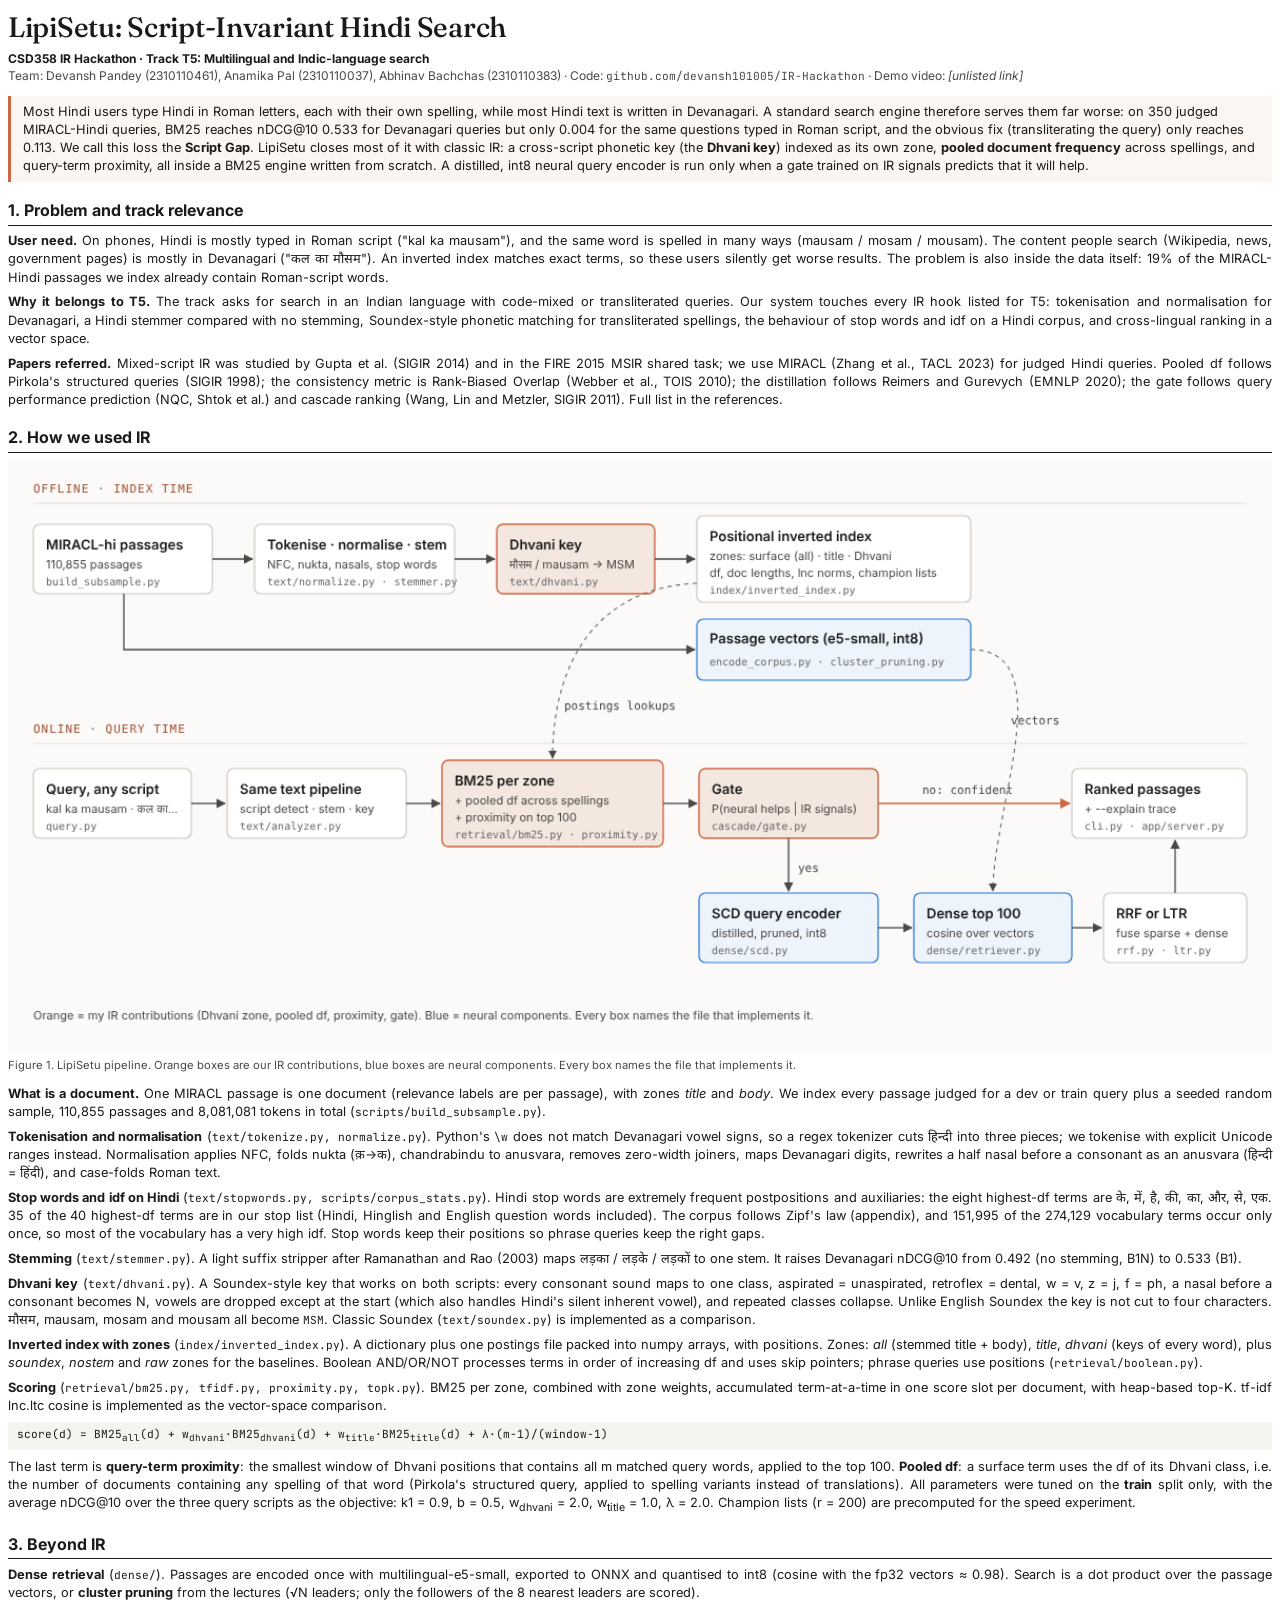
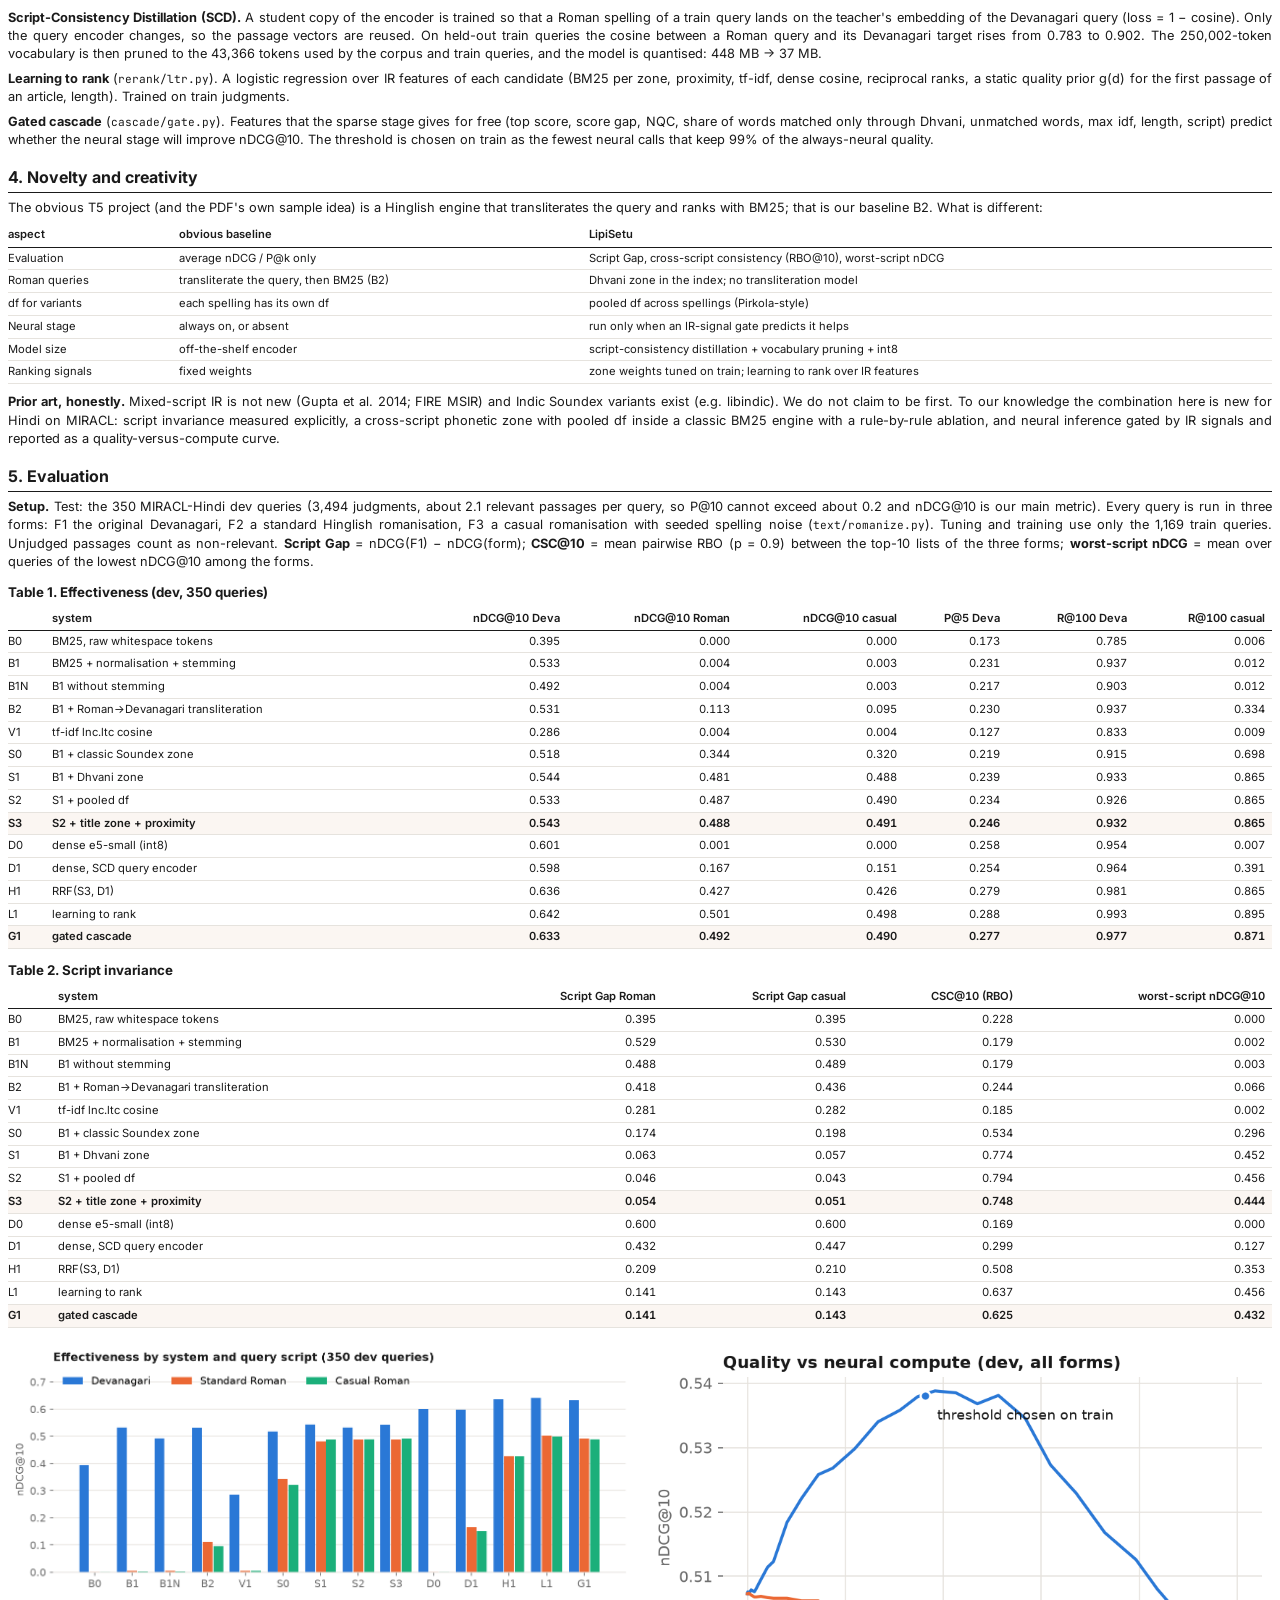
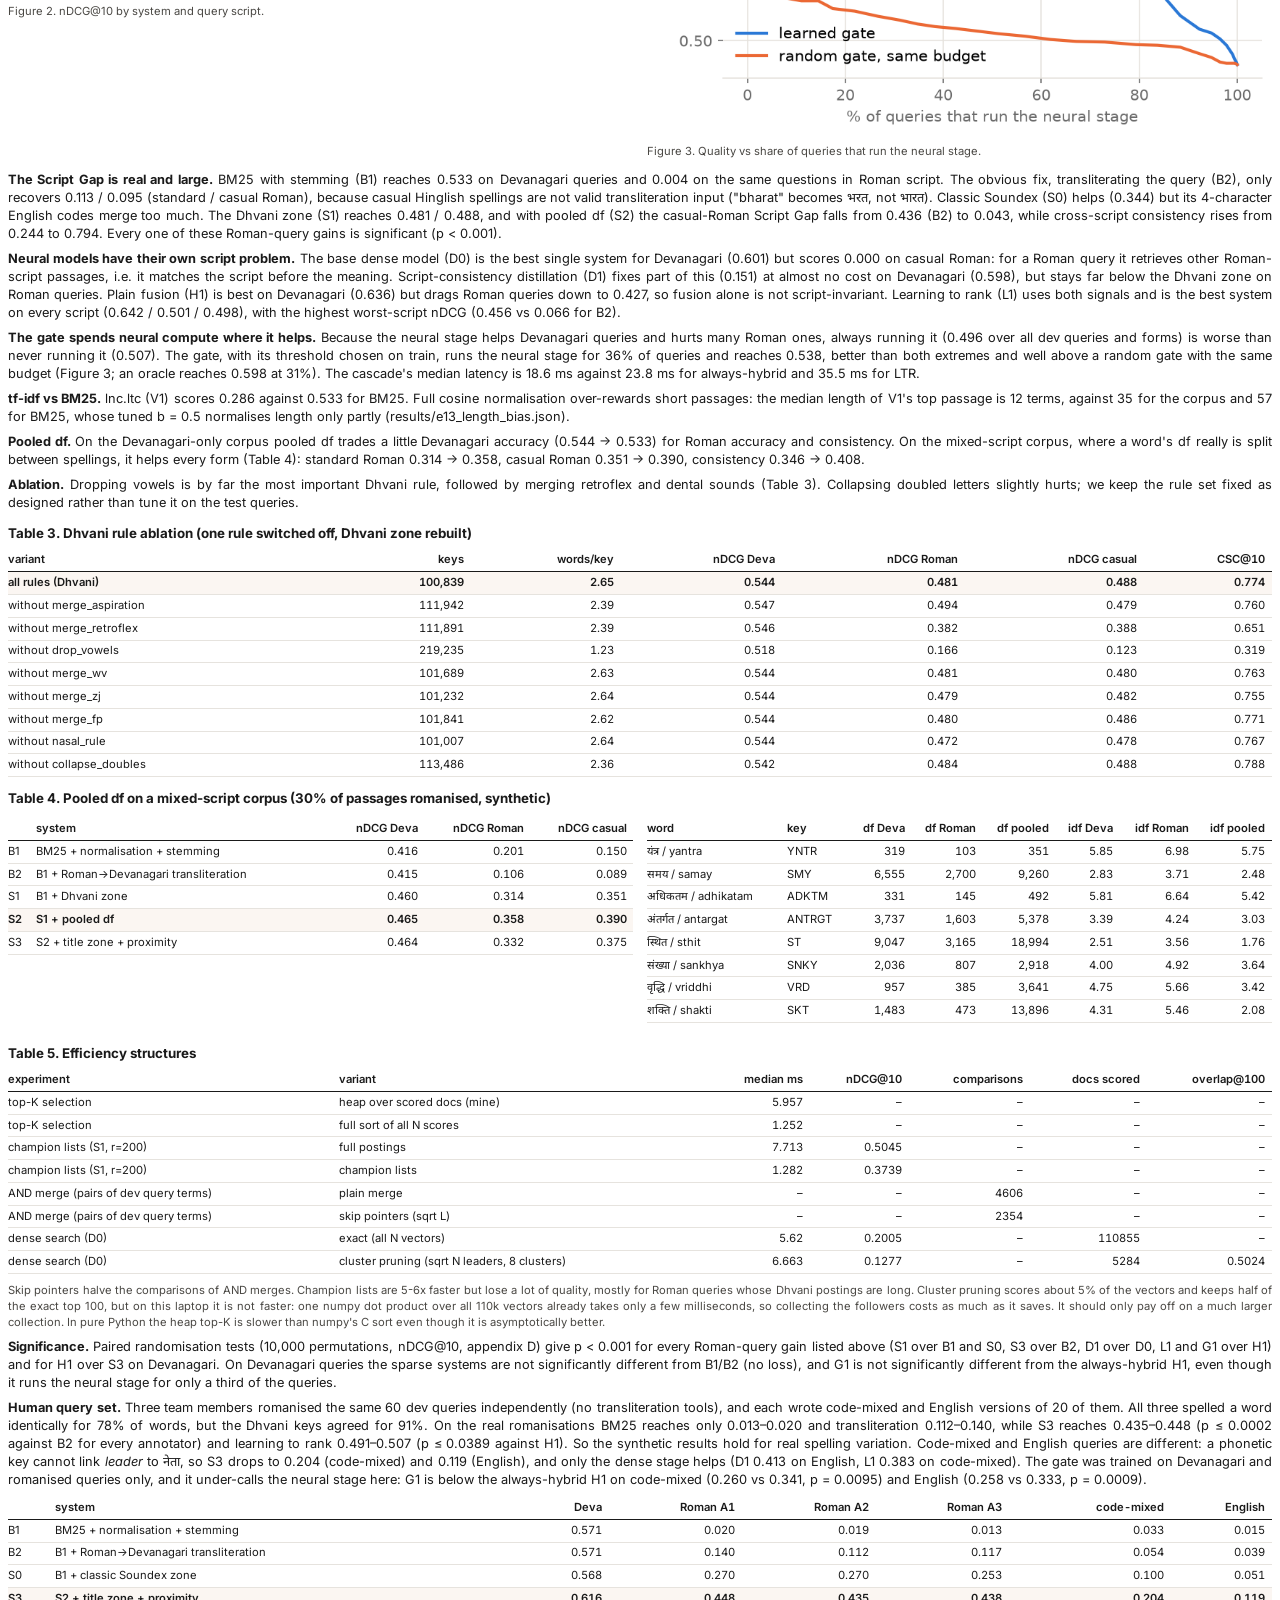
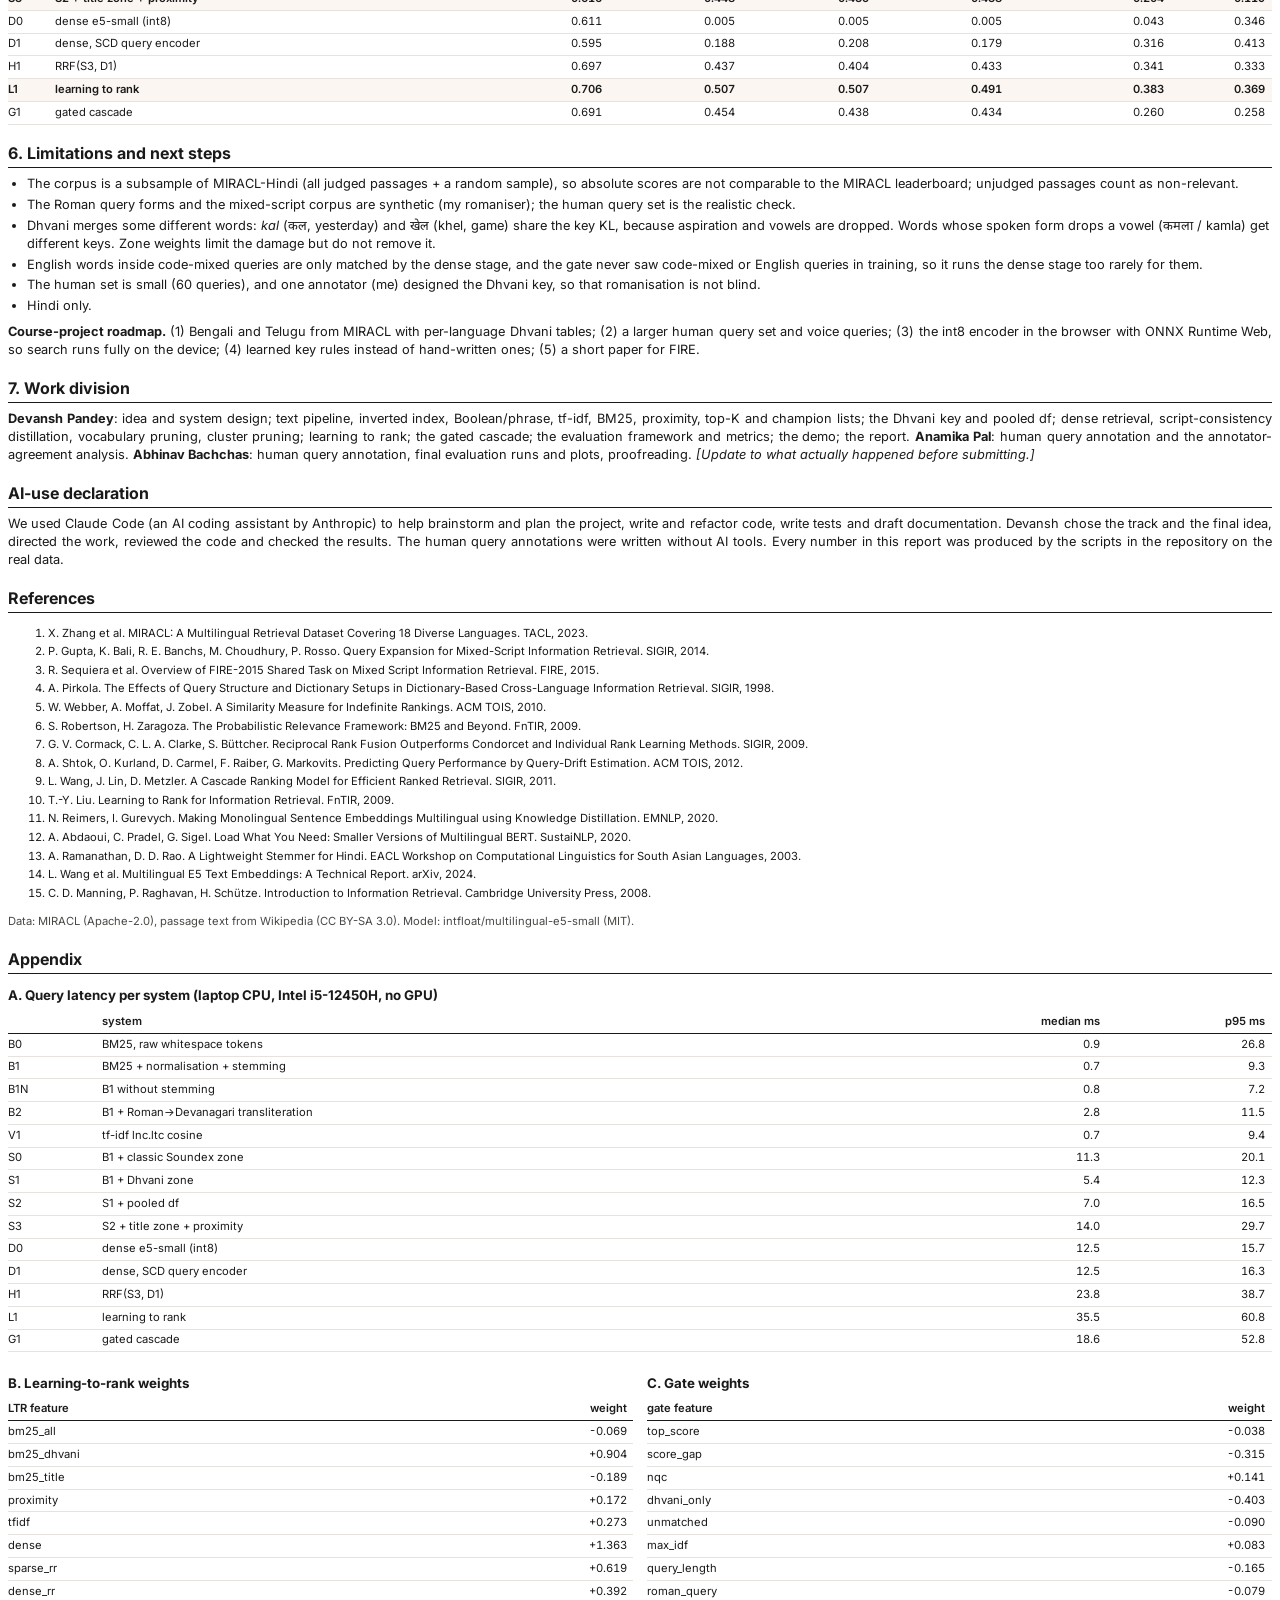
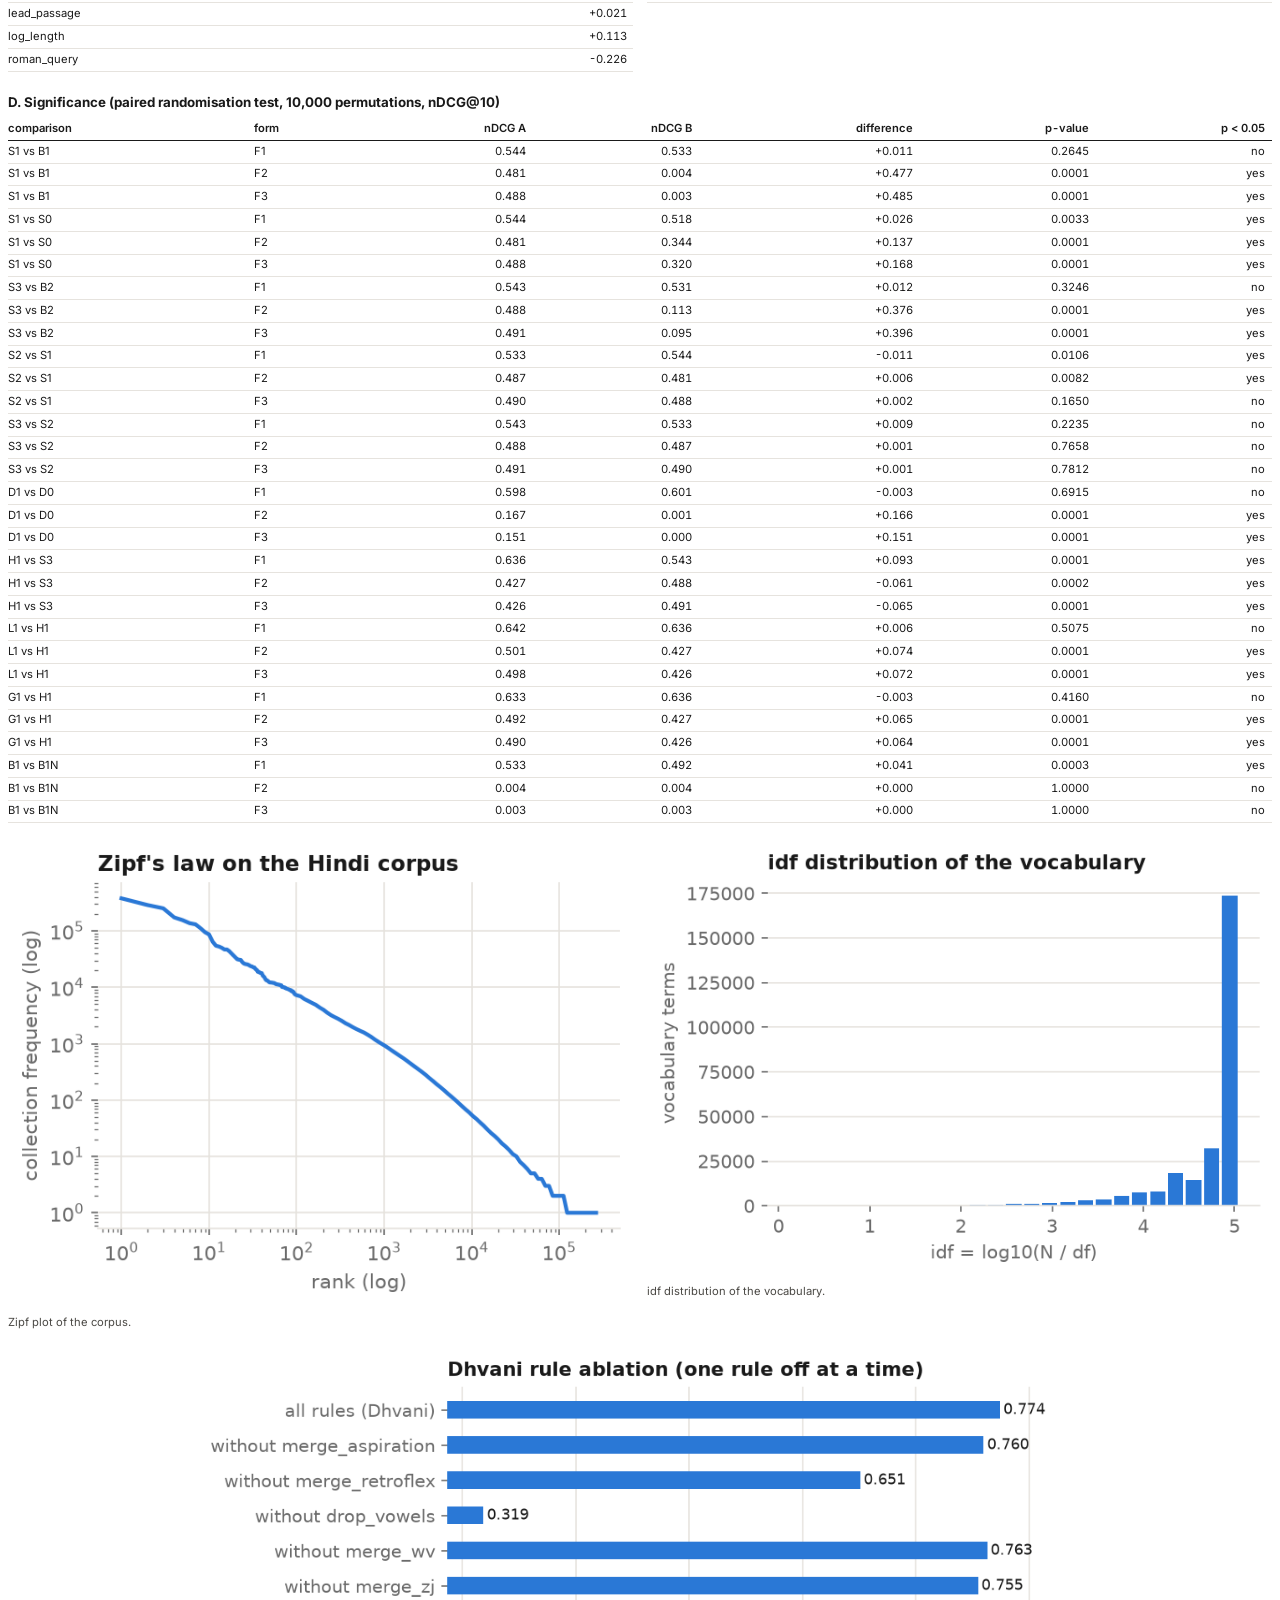
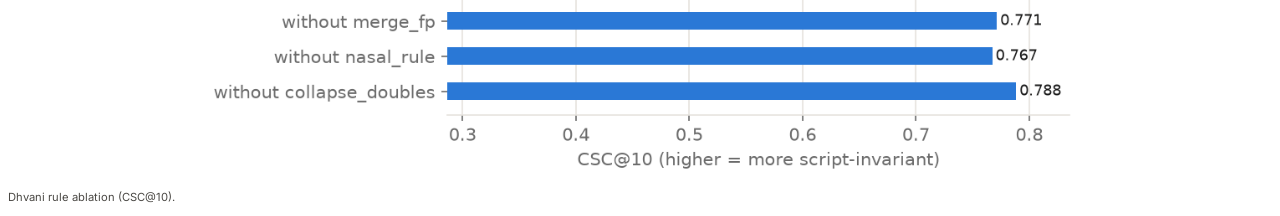
==== commit 23b63f25: "Add human query set, annotator agreement and laptop re-run of all results; update report and README" ====
--- a/docs/report/report.html
+++ b/docs/report/report.html
@@ -25,4 +25,4 @@
 .refs li { font-size: 8.4pt; }
 .pb { page-break-before: always; }
 .small { font-size: 8.4pt; color: #4a4844; }
-</style></head><body><h1>LipiSetu: Script-Invariant Hindi Search</h1><div class="meta"><b>CSD358 IR Hackathon · Track T5: Multilingual and Indic-language search</b><br>Team: Devansh Pandey, <i>[Teammate A]</i>, <i>[Teammate B]</i> · Code: <span class="mono">github.com/devansh101005/IR-Hackathon</span> · Demo video: <i>[unlisted link]</i></div><div class="abstract">Most Hindi users type Hindi in Roman letters, each with their own spelling, while most Hindi text is written in Devanagari. A standard search engine therefore serves them far worse: on 350 judged MIRACL-Hindi queries, BM25 reaches nDCG@10 0.533 for Devanagari queries but only 0.004 for the same questions typed in Roman script, and the obvious fix (transliterating the query) only reaches 0.113. We call this loss the <b>Script Gap</b>. LipiSetu closes most of it with classic IR: a cross-script phonetic key (the <b>Dhvani key</b>) indexed as its own zone, <b>pooled document frequency</b> across spellings, and query-term proximity, all inside a BM25 engine written from scratch. A distilled, int8 neural query encoder is run only when a gate trained on IR signals predicts that it will help.</div><h2>1. Problem and track relevance</h2><p><b>User need.</b> On phones, Hindi is mostly typed in Roman script ("kal ka mausam"), and the same word is spelled in many ways (mausam / mosam / mousam). The content people search (Wikipedia, news, government pages) is mostly in Devanagari ("कल का मौसम"). An inverted index matches exact terms, so these users silently get worse results. The problem is also inside the data itself: 19% of the MIRACL-Hindi passages we index already contain Roman-script words.</p><p><b>Why it belongs to T5.</b> The track asks for search in an Indian language with code-mixed or transliterated queries. Our system touches every IR hook listed for T5: tokenisation and normalisation for Devanagari, a Hindi stemmer compared with no stemming, Soundex-style phonetic matching for transliterated spellings, the behaviour of stop words and idf on a Hindi corpus, and cross-lingual ranking in a vector space.</p><p><b>Papers referred.</b> Mixed-script IR was studied by Gupta et al. (SIGIR 2014) and in the FIRE 2015 MSIR shared task; we use MIRACL (Zhang et al., TACL 2023) for judged Hindi queries. Pooled df follows Pirkola's structured queries (SIGIR 1998); the consistency metric is Rank-Biased Overlap (Webber et al., TOIS 2010); the distillation follows Reimers and Gurevych (EMNLP 2020); the gate follows query performance prediction (NQC, Shtok et al.) and cascade ranking (Wang, Lin and Metzler, SIGIR 2011). Full list in the references.</p><h2>2. How we used IR</h2><figure><img src="../pipeline.png" style="width:100%"><figcaption>Figure 1. LipiSetu pipeline. Orange boxes are our IR contributions, blue boxes are neural components. Every box names the file that implements it.</figcaption></figure><p><b>What is a document.</b> One MIRACL passage is one document (relevance labels are per passage), with zones <i>title</i> and <i>body</i>. We index every passage judged for a dev or train query plus a seeded random sample, 110,855 passages and 8,081,081 tokens in total (<span class="mono">scripts/build_subsample.py</span>).</p><p><b>Tokenisation and normalisation</b> (<span class="mono">text/tokenize.py, normalize.py</span>). Python's <span class="mono">\w</span> does not match Devanagari vowel signs, so a regex tokenizer cuts हिन्दी into three pieces; we tokenise with explicit Unicode ranges instead. Normalisation applies NFC, folds nukta (क़→क), chandrabindu to anusvara, removes zero-width joiners, maps Devanagari digits, rewrites a half nasal before a consonant as an anusvara (हिन्दी = हिंदी), and case-folds Roman text.</p><p><b>Stop words and idf on Hindi</b> (<span class="mono">text/stopwords.py, scripts/corpus_stats.py</span>). Hindi stop words are extremely frequent postpositions and auxiliaries: the eight highest-df terms are के, में, है, की, का, और, से, एक. 35 of the 40 highest-df terms are in our stop list (Hindi, Hinglish and English question words included). The corpus follows Zipf's law (appendix), and 151,995 of the 274,129 vocabulary terms occur only once, so most of the vocabulary has a very high idf. Stop words keep their positions so phrase queries keep the right gaps.</p><p><b>Stemming</b> (<span class="mono">text/stemmer.py</span>). A light suffix stripper after Ramanathan and Rao (2003) maps लड़का / लड़के / लड़कों to one stem. It raises Devanagari nDCG@10 from 0.492 (no stemming, B1N) to 0.533 (B1).</p><p><b>Dhvani key</b> (<span class="mono">text/dhvani.py</span>). A Soundex-style key that works on both scripts: every consonant sound maps to one class, aspirated = unaspirated, retroflex = dental, w = v, z = j, f = ph, a nasal before a consonant becomes N, vowels are dropped except at the start (which also handles Hindi's silent inherent vowel), and repeated classes collapse. Unlike English Soundex the key is not cut to four characters. मौसम, mausam, mosam and mousam all become <span class="mono">MSM</span>. Classic Soundex (<span class="mono">text/soundex.py</span>) is implemented as a comparison.</p><p><b>Inverted index with zones</b> (<span class="mono">index/inverted_index.py</span>). A dictionary plus one postings file packed into numpy arrays, with positions. Zones: <i>all</i> (stemmed title + body), <i>title</i>, <i>dhvani</i> (keys of every word), plus <i>soundex</i>, <i>nostem</i> and <i>raw</i> zones for the baselines. Boolean AND/OR/NOT processes terms in order of increasing df and uses skip pointers; phrase queries use positions (<span class="mono">retrieval/boolean.py</span>).</p><p><b>Scoring</b> (<span class="mono">retrieval/bm25.py, tfidf.py, proximity.py, topk.py</span>). BM25 per zone, combined with zone weights, accumulated term-at-a-time in one score slot per document, with heap-based top-K. tf-idf lnc.ltc cosine is implemented as the vector-space comparison.</p><div class="formula">score(d) = BM25<sub>all</sub>(d) + w<sub>dhvani</sub>·BM25<sub>dhvani</sub>(d) + w<sub>title</sub>·BM25<sub>title</sub>(d) + λ·(m−1)/(window−1)</div><p>The last term is <b>query-term proximity</b>: the smallest window of Dhvani positions that contains all m matched query words, applied to the top 100. <b>Pooled df</b>: a surface term uses the df of its Dhvani class, i.e. the number of documents containing any spelling of that word (Pirkola's structured query, applied to spelling variants instead of translations). All parameters were tuned on the <b>train</b> split only, with the average nDCG@10 over the three query scripts as the objective: k1 = 0.9, b = 0.5, w<sub>dhvani</sub> = 2.0, w<sub>title</sub> = 1.0, λ = 2.0. Champion lists (r = 200) are precomputed for the speed experiment.</p><h2>3. Beyond IR</h2><p><b>Dense retrieval</b> (<span class="mono">dense/</span>). Passages are encoded once with multilingual-e5-small, exported to ONNX and quantised to int8 (cosine with the fp32 vectors ≈ 0.98). Search is a dot product over the passage vectors, or <b>cluster pruning</b> from the lectures (√N leaders; only the followers of the 8 nearest leaders are scored).</p><p><b>Script-Consistency Distillation (SCD).</b> A student copy of the encoder is trained so that a Roman spelling of a train query lands on the teacher's embedding of the Devanagari query (loss = 1 − cosine). Only the query encoder changes, so the passage vectors are reused. On held-out train queries the cosine between a Roman query and its Devanagari target rises from 0.783 to 0.902. The 250,002-token vocabulary is then pruned to the 43,366 tokens used by the corpus and train queries, and the model is quantised: 448 MB → 37 MB.</p><p><b>Learning to rank</b> (<span class="mono">rerank/ltr.py</span>). A logistic regression over IR features of each candidate (BM25 per zone, proximity, tf-idf, dense cosine, reciprocal ranks, a static quality prior g(d) for the first passage of an article, length). Trained on train judgments.</p><p><b>Gated cascade</b> (<span class="mono">cascade/gate.py</span>). Features that the sparse stage gives for free (top score, score gap, NQC, share of words matched only through Dhvani, unmatched words, max idf, length, script) predict whether the neural stage will improve nDCG@10. The threshold is chosen on train as the fewest neural calls that keep 99% of the always-neural quality.</p><h2>4. Novelty and creativity</h2><p>The obvious T5 project (and the PDF's own sample idea) is a Hinglish engine that transliterates the query and ranks with BM25; that is our baseline B2. What is different:</p><table><thead><tr><th>aspect</th><th>obvious baseline</th><th>LipiSetu</th></tr></thead><tbody><tr><td>Evaluation</td><td>average nDCG / P@k only</td><td>Script Gap, cross-script consistency (RBO@10), worst-script nDCG</td></tr><tr><td>Roman queries</td><td>transliterate the query, then BM25 (B2)</td><td>Dhvani zone in the index; no transliteration model</td></tr><tr><td>df for variants</td><td>each spelling has its own df</td><td>pooled df across spellings (Pirkola-style)</td></tr><tr><td>Neural stage</td><td>always on, or absent</td><td>run only when an IR-signal gate predicts it helps</td></tr><tr><td>Model size</td><td>off-the-shelf encoder</td><td>script-consistency distillation + vocabulary pruning + int8</td></tr><tr><td>Ranking signals</td><td>fixed weights</td><td>zone weights tuned on train; learning to rank over IR features</td></tr></tbody></table><p><b>Prior art, honestly.</b> Mixed-script IR is not new (Gupta et al. 2014; FIRE MSIR) and Indic Soundex variants exist (e.g. libindic). We do not claim to be first. To our knowledge the combination here is new for Hindi on MIRACL: script invariance measured explicitly, a cross-script phonetic zone with pooled df inside a classic BM25 engine with a rule-by-rule ablation, and neural inference gated by IR signals and reported as a quality-versus-compute curve.</p><h2>5. Evaluation</h2><p><b>Setup.</b> Test: the 350 MIRACL-Hindi dev queries (3,494 judgments, about 2.1 relevant passages per query, so P@10 cannot exceed about 0.2 and nDCG@10 is our main metric). Every query is run in three forms: F1 the original Devanagari, F2 a standard Hinglish romanisation, F3 a casual romanisation with seeded spelling noise (<span class="mono">text/romanize.py</span>). Tuning and training use only the 1,169 train queries. Unjudged passages count as non-relevant. <b>Script Gap</b> = nDCG(F1) − nDCG(form); <b>CSC@10</b> = mean pairwise RBO (p = 0.9) between the top-10 lists of the three forms; <b>worst-script nDCG</b> = mean over queries of the lowest nDCG@10 among the forms.</p><h3>Table 1. Effectiveness (dev, 350 queries)</h3><table><thead><tr><th class=""></th><th class="">system</th><th class="num">nDCG@10 Deva</th><th class="num">nDCG@10 Roman</th><th class="num">nDCG@10 casual</th><th class="num">P@5 Deva</th><th class="num">R@100 Deva</th><th class="num">R@100 casual</th></tr></thead><tbody><tr><td class="">B0</td><td class="">BM25, raw whitespace tokens</td><td class="num">0.395</td><td class="num">0.000</td><td class="num">0.000</td><td class="num">0.173</td><td class="num">0.785</td><td class="num">0.006</td></tr><tr><td class="">B1</td><td class="">BM25 + normalisation + stemming</td><td class="num">0.533</td><td class="num">0.004</td><td class="num">0.003</td><td class="num">0.231</td><td class="num">0.937</td><td class="num">0.012</td></tr><tr><td class="">B1N</td><td class="">B1 without stemming</td><td class="num">0.492</td><td class="num">0.004</td><td class="num">0.003</td><td class="num">0.217</td><td class="num">0.903</td><td class="num">0.012</td></tr><tr><td class="">B2</td><td class="">B1 + Roman→Devanagari transliteration</td><td class="num">0.531</td><td class="num">0.113</td><td class="num">0.095</td><td class="num">0.230</td><td class="num">0.937</td><td class="num">0.334</td></tr><tr><td class="">V1</td><td class="">tf-idf lnc.ltc cosine</td><td class="num">0.286</td><td class="num">0.004</td><td class="num">0.004</td><td class="num">0.127</td><td class="num">0.833</td><td class="num">0.009</td></tr><tr><td class="">S0</td><td class="">B1 + classic Soundex zone</td><td class="num">0.518</td><td class="num">0.344</td><td class="num">0.320</td><td class="num">0.219</td><td class="num">0.915</td><td class="num">0.698</td></tr><tr><td class="">S1</td><td class="">B1 + Dhvani zone</td><td class="num">0.544</td><td class="num">0.481</td><td class="num">0.488</td><td class="num">0.239</td><td class="num">0.933</td><td class="num">0.865</td></tr><tr><td class="">S2</td><td class="">S1 + pooled df</td><td class="num">0.533</td><td class="num">0.487</td><td class="num">0.490</td><td class="num">0.234</td><td class="num">0.926</td><td class="num">0.865</td></tr><tr class="hl"><td class="">S3</td><td class="">S2 + title zone + proximity</td><td class="num">0.543</td><td class="num">0.488</td><td class="num">0.491</td><td class="num">0.246</td><td class="num">0.932</td><td class="num">0.865</td></tr><tr><td class="">D0</td><td class="">dense e5-small (int8)</td><td class="num">0.604</td><td class="num">0.000</td><td class="num">0.000</td><td class="num">0.258</td><td class="num">0.948</td><td class="num">0.003</td></tr><tr><td class="">D1</td><td class="">dense, SCD query encoder</td><td class="num">0.600</td><td class="num">0.167</td><td class="num">0.154</td><td class="num">0.256</td><td class="num">0.959</td><td class="num">0.385</td></tr><tr><td class="">H1</td><td class="">RRF(S3, D1)</td><td class="num">0.639</td><td class="num">0.427</td><td class="num">0.423</td><td class="num">0.280</td><td class="num">0.981</td><td class="num">0.861</td></tr><tr><td class="">L1</td><td class="">learning to rank</td><td class="num">0.643</td><td class="num">0.500</td><td class="num">0.501</td><td class="num">0.290</td><td class="num">0.993</td><td class="num">0.897</td></tr><tr class="hl"><td class="">G1</td><td class="">gated cascade</td><td class="num">0.636</td><td class="num">0.487</td><td class="num">0.490</td><td class="num">0.278</td><td class="num">0.973</td><td class="num">0.870</td></tr></tbody></table><h3>Table 2. Script invariance</h3><table><thead><tr><th class=""></th><th class="">system</th><th class="num">Script Gap Roman</th><th class="num">Script Gap casual</th><th class="num">CSC@10 (RBO)</th><th class="num">worst-script nDCG@10</th></tr></thead><tbody><tr><td class="">B0</td><td class="">BM25, raw whitespace tokens</td><td class="num">0.395</td><td class="num">0.395</td><td class="num">0.228</td><td class="num">0.000</td></tr><tr><td class="">B1</td><td class="">BM25 + normalisation + stemming</td><td class="num">0.529</td><td class="num">0.530</td><td class="num">0.179</td><td class="num">0.002</td></tr><tr><td class="">B1N</td><td class="">B1 without stemming</td><td class="num">0.488</td><td class="num">0.489</td><td class="num">0.179</td><td class="num">0.003</td></tr><tr><td class="">B2</td><td class="">B1 + Roman→Devanagari transliteration</td><td class="num">0.418</td><td class="num">0.436</td><td class="num">0.244</td><td class="num">0.066</td></tr><tr><td class="">V1</td><td class="">tf-idf lnc.ltc cosine</td><td class="num">0.281</td><td class="num">0.282</td><td class="num">0.185</td><td class="num">0.002</td></tr><tr><td class="">S0</td><td class="">B1 + classic Soundex zone</td><td class="num">0.174</td><td class="num">0.198</td><td class="num">0.534</td><td class="num">0.296</td></tr><tr><td class="">S1</td><td class="">B1 + Dhvani zone</td><td class="num">0.063</td><td class="num">0.057</td><td class="num">0.774</td><td class="num">0.452</td></tr><tr><td class="">S2</td><td class="">S1 + pooled df</td><td class="num">0.046</td><td class="num">0.043</td><td class="num">0.794</td><td class="num">0.456</td></tr><tr class="hl"><td class="">S3</td><td class="">S2 + title zone + proximity</td><td class="num">0.054</td><td class="num">0.051</td><td class="num">0.748</td><td class="num">0.444</td></tr><tr><td class="">D0</td><td class="">dense e5-small (int8)</td><td class="num">0.604</td><td class="num">0.603</td><td class="num">0.171</td><td class="num">0.000</td></tr><tr><td class="">D1</td><td class="">dense, SCD query encoder</td><td class="num">0.433</td><td class="num">0.445</td><td class="num">0.303</td><td class="num">0.124</td></tr><tr><td class="">H1</td><td class="">RRF(S3, D1)</td><td class="num">0.212</td><td class="num">0.216</td><td class="num">0.511</td><td class="num">0.348</td></tr><tr><td class="">L1</td><td class="">learning to rank</td><td class="num">0.143</td><td class="num">0.141</td><td class="num">0.637</td><td class="num">0.455</td></tr><tr class="hl"><td class="">G1</td><td class="">gated cascade</td><td class="num">0.149</td><td class="num">0.146</td><td class="num">0.629</td><td class="num">0.434</td></tr></tbody></table><div class="two"><figure><img src="../../results/fig_ndcg_by_system.png" style="width:100%"><figcaption>Figure 2. nDCG@10 by system and query script.</figcaption></figure><figure><img src="../../results/fig_budget_curve.png" style="width:100%"><figcaption>Figure 3. Quality vs share of queries that run the neural stage.</figcaption></figure></div><p><b>The Script Gap is real and large.</b> BM25 with stemming (B1) reaches 0.533 on Devanagari queries and 0.004 on the same questions in Roman script. The obvious fix, transliterating the query (B2), only recovers 0.113 / 0.095 (standard / casual Roman), because casual Hinglish spellings are not valid transliteration input ("bharat" becomes भरत, not भारत). Classic Soundex (S0) helps (0.344) but its 4-character English codes merge too much. The Dhvani zone (S1) reaches 0.481 / 0.488, and with pooled df (S2) the casual-Roman Script Gap falls from 0.436 (B2) to 0.043, while cross-script consistency rises from 0.244 to 0.794. Every one of these Roman-query gains is significant (p &lt; 0.001).</p><p><b>Neural models have their own script problem.</b> The base dense model (D0) is the best single system for Devanagari (0.604) but scores 0.000 on casual Roman: for a Roman query it retrieves other Roman-script passages, i.e. it matches the script before the meaning. Script-consistency distillation (D1) fixes part of this (0.154) at almost no cost on Devanagari (0.600), but stays far below the Dhvani zone on Roman queries. Plain fusion (H1) is best on Devanagari (0.639) but drags Roman queries down to 0.427, so fusion alone is not script-invariant. Learning to rank (L1) uses both signals and is the best system on every script (0.643 / 0.500 / 0.501), with the highest worst-script nDCG (0.455 vs 0.066 for B2).</p><p><b>The gate spends neural compute where it helps.</b> Because the neural stage helps Devanagari queries and hurts many Roman ones, always running it (0.496 over all dev queries and forms) is worse than never running it (0.507). The gate, with its threshold chosen on train, runs the neural stage for 35% of queries and reaches 0.538, better than both extremes and well above a random gate with the same budget (Figure 3; an oracle reaches 0.599 at 32%). The cascade's median latency is 14.5 ms against 32.9 ms for always-hybrid and 46.9 ms for LTR.</p><p><b>tf-idf vs BM25.</b> lnc.ltc (V1) scores 0.286 against 0.533 for BM25. Full cosine normalisation over-rewards short passages: the median length of V1's top passage is 12 terms, against 35 for the corpus and 57 for BM25, whose tuned b = 0.5 normalises length only partly (results/e13_length_bias.json).</p><p><b>Pooled df.</b> On the Devanagari-only corpus pooled df trades a little Devanagari accuracy (0.544 → 0.533) for Roman accuracy and consistency. On the mixed-script corpus, where a word's df really is split between spellings, it helps every form (Table 4): standard Roman 0.314 → 0.358, casual Roman 0.351 → 0.390, consistency 0.346 → 0.408.</p><p><b>Ablation.</b> Dropping vowels is by far the most important Dhvani rule, followed by merging retroflex and dental sounds (Table 3). Collapsing doubled letters slightly hurts; we keep the rule set fixed as designed rather than tune it on the test queries.</p><h3>Table 3. Dhvani rule ablation (one rule switched off, Dhvani zone rebuilt)</h3><table><thead><tr><th class="">variant</th><th class="num">keys</th><th class="num">words/key</th><th class="num">nDCG Deva</th><th class="num">nDCG Roman</th><th class="num">nDCG casual</th><th class="num">CSC@10</th></tr></thead><tbody><tr class="hl"><td class="">all rules (Dhvani)</td><td class="num">100,839</td><td class="num">2.65</td><td class="num">0.544</td><td class="num">0.481</td><td class="num">0.488</td><td class="num">0.774</td></tr><tr><td class="">without merge_aspiration</td><td class="num">111,942</td><td class="num">2.39</td><td class="num">0.547</td><td class="num">0.494</td><td class="num">0.479</td><td class="num">0.760</td></tr><tr><td class="">without merge_retroflex</td><td class="num">111,891</td><td class="num">2.39</td><td class="num">0.546</td><td class="num">0.382</td><td class="num">0.388</td><td class="num">0.651</td></tr><tr><td class="">without drop_vowels</td><td class="num">219,235</td><td class="num">1.23</td><td class="num">0.518</td><td class="num">0.166</td><td class="num">0.123</td><td class="num">0.319</td></tr><tr><td class="">without merge_wv</td><td class="num">101,689</td><td class="num">2.63</td><td class="num">0.544</td><td class="num">0.481</td><td class="num">0.480</td><td class="num">0.763</td></tr><tr><td class="">without merge_zj</td><td class="num">101,232</td><td class="num">2.64</td><td class="num">0.544</td><td class="num">0.479</td><td class="num">0.482</td><td class="num">0.755</td></tr><tr><td class="">without merge_fp</td><td class="num">101,841</td><td class="num">2.62</td><td class="num">0.544</td><td class="num">0.480</td><td class="num">0.486</td><td class="num">0.771</td></tr><tr><td class="">without nasal_rule</td><td class="num">101,007</td><td class="num">2.64</td><td class="num">0.544</td><td class="num">0.472</td><td class="num">0.478</td><td class="num">0.767</td></tr><tr><td class="">without collapse_doubles</td><td class="num">113,486</td><td class="num">2.36</td><td class="num">0.542</td><td class="num">0.484</td><td class="num">0.488</td><td class="num">0.788</td></tr></tbody></table><h3>Table 4. Pooled df on a mixed-script corpus (30% of passages romanised, synthetic)</h3><div class="two"><div><table><thead><tr><th class=""></th><th class="">system</th><th class="num">nDCG Deva</th><th class="num">nDCG Roman</th><th class="num">nDCG casual</th></tr></thead><tbody><tr><td class="">B1</td><td class="">BM25 + normalisation + stemming</td><td class="num">0.416</td><td class="num">0.201</td><td class="num">0.150</td></tr><tr><td class="">B2</td><td class="">B1 + Roman→Devanagari transliteration</td><td class="num">0.415</td><td class="num">0.106</td><td class="num">0.089</td></tr><tr><td class="">S1</td><td class="">B1 + Dhvani zone</td><td class="num">0.460</td><td class="num">0.314</td><td class="num">0.351</td></tr><tr class="hl"><td class="">S2</td><td class="">S1 + pooled df</td><td class="num">0.465</td><td class="num">0.358</td><td class="num">0.390</td></tr><tr><td class="">S3</td><td class="">S2 + title zone + proximity</td><td class="num">0.464</td><td class="num">0.332</td><td class="num">0.375</td></tr></tbody></table></div><div><table><thead><tr><th class="">word</th><th class="">key</th><th class="num">df Deva</th><th class="num">df Roman</th><th class="num">df pooled</th><th class="num">idf Deva</th><th class="num">idf Roman</th><th class="num">idf pooled</th></tr></thead><tbody><tr><td class=""><span lang="hi">यंत्र</span> / yantra</td><td class="">YNTR</td><td class="num">319</td><td class="num">103</td><td class="num">351</td><td class="num">5.85</td><td class="num">6.98</td><td class="num">5.75</td></tr><tr><td class=""><span lang="hi">समय</span> / samay</td><td class="">SMY</td><td class="num">6,555</td><td class="num">2,700</td><td class="num">9,260</td><td class="num">2.83</td><td class="num">3.71</td><td class="num">2.48</td></tr><tr><td class=""><span lang="hi">अधिकतम</span> / adhikatam</td><td class="">ADKTM</td><td class="num">331</td><td class="num">145</td><td class="num">492</td><td class="num">5.81</td><td class="num">6.64</td><td class="num">5.42</td></tr><tr><td class=""><span lang="hi">अंतर्गत</span> / antargat</td><td class="">ANTRGT</td><td class="num">3,737</td><td class="num">1,603</td><td class="num">5,378</td><td class="num">3.39</td><td class="num">4.24</td><td class="num">3.03</td></tr><tr><td class=""><span lang="hi">स्थित</span> / sthit</td><td class="">ST</td><td class="num">9,047</td><td class="num">3,165</td><td class="num">18,994</td><td class="num">2.51</td><td class="num">3.56</td><td class="num">1.76</td></tr><tr><td class=""><span lang="hi">संख्या</span> / sankhya</td><td class="">SNKY</td><td class="num">2,036</td><td class="num">807</td><td class="num">2,918</td><td class="num">4.00</td><td class="num">4.92</td><td class="num">3.64</td></tr><tr><td class=""><span lang="hi">वृद्धि</span> / vriddhi</td><td class="">VRD</td><td class="num">957</td><td class="num">385</td><td class="num">3,641</td><td class="num">4.75</td><td class="num">5.66</td><td class="num">3.42</td></tr><tr><td class=""><span lang="hi">शक्ति</span> / shakti</td><td class="">SKT</td><td class="num">1,483</td><td class="num">473</td><td class="num">13,896</td><td class="num">4.31</td><td class="num">5.46</td><td class="num">2.08</td></tr></tbody></table></div></div><h3>Table 5. Efficiency structures</h3><table><thead><tr><th class="">experiment</th><th class="">variant</th><th class="num">median ms</th><th class="num">nDCG@10</th><th class="num">comparisons</th><th class="num">docs scored</th><th class="num">overlap@100</th></tr></thead><tbody><tr><td class="">top-K selection</td><td class="">heap over scored docs (mine)</td><td class="num">4.564</td><td class="num">–</td><td class="num">–</td><td class="num">–</td><td class="num">–</td></tr><tr><td class="">top-K selection</td><td class="">full sort of all N scores</td><td class="num">0.687</td><td class="num">–</td><td class="num">–</td><td class="num">–</td><td class="num">–</td></tr><tr><td class="">champion lists (S1, r=200)</td><td class="">full postings</td><td class="num">5.748</td><td class="num">0.5045</td><td class="num">–</td><td class="num">–</td><td class="num">–</td></tr><tr><td class="">champion lists (S1, r=200)</td><td class="">champion lists</td><td class="num">1.17</td><td class="num">0.3739</td><td class="num">–</td><td class="num">–</td><td class="num">–</td></tr><tr><td class="">AND merge (pairs of dev query terms)</td><td class="">plain merge</td><td class="num">–</td><td class="num">–</td><td class="num">4606</td><td class="num">–</td><td class="num">–</td></tr><tr><td class="">AND merge (pairs of dev query terms)</td><td class="">skip pointers (sqrt L)</td><td class="num">–</td><td class="num">–</td><td class="num">2354</td><td class="num">–</td><td class="num">–</td></tr><tr><td class="">dense search (D0)</td><td class="">exact (all N vectors)</td><td class="num">10.291</td><td class="num">0.2013</td><td class="num">–</td><td class="num">110855</td><td class="num">–</td></tr><tr><td class="">dense search (D0)</td><td class="">cluster pruning (sqrt N leaders, 8 clusters)</td><td class="num">6.396</td><td class="num">0.1327</td><td class="num">–</td><td class="num">5491</td><td class="num">0.5048</td></tr></tbody></table><p class="small">Skip pointers halve the comparisons of AND merges. Champion lists are about 5x faster but lose a lot of quality, mostly for Roman queries whose Dhvani postings are long. Cluster pruning scores about 5% of the vectors and keeps half of the exact top 100. In pure Python the heap top-K is slower than numpy's C sort even though it is asymptotically better.</p><p><b>Significance.</b> Paired randomisation tests (10,000 permutations, nDCG@10, appendix D) give p &lt; 0.001 for every Roman-query gain listed above (S1 over B1 and S0, S3 over B2, D1 over D0, L1 and G1 over H1) and for H1 over S3 on Devanagari. On Devanagari queries the sparse systems are not significantly different from B1/B2 (no loss), and G1 is not significantly different from the always-hybrid H1, even though it runs the neural stage for only a third of the queries.</p><h2>6. Limitations and next steps</h2><ul><li>The corpus is a subsample of MIRACL-Hindi (all judged passages + a random sample), so absolute scores are not comparable to the MIRACL leaderboard; unjudged passages count as non-relevant.</li><li>The Roman query forms and the mixed-script corpus are synthetic (my romaniser); the human query set is the realistic check.</li><li>Dhvani merges some different words: <i>kal</i> (कल, yesterday) and खेल (khel, game) share the key KL, because aspiration and vowels are dropped. Words whose spoken form drops a vowel (कमला / kamla) get different keys. Zone weights limit the damage but do not remove it.</li><li>English words inside code-mixed queries are only matched by the dense stage.</li><li>Hindi only.</li></ul><p><b>Course-project roadmap.</b> (1) Bengali and Telugu from MIRACL with per-language Dhvani tables; (2) a larger human query set and voice queries; (3) the int8 encoder in the browser with ONNX Runtime Web, so search runs fully on the device; (4) learned key rules instead of hand-written ones; (5) a short paper for FIRE.</p><h2>7. Work division</h2><p><b>Devansh Pandey</b>: idea and system design; text pipeline, inverted index, Boolean/phrase, tf-idf, BM25, proximity, top-K and champion lists; the Dhvani key and pooled df; dense retrieval, script-consistency distillation, vocabulary pruning, cluster pruning; learning to rank; the gated cascade; the evaluation framework and metrics; the demo; the report. <b>[Teammate A]</b>: human query annotation and the annotator-agreement analysis. <b>[Teammate B]</b>: human query annotation, final evaluation runs and plots, proofreading. <i>[Update to what actually happened before submitting.]</i></p><h2>AI-use declaration</h2><p>We used Claude Code (an AI coding assistant by Anthropic) to help brainstorm and plan the project, write and refactor code, write tests and draft documentation. Devansh chose the track and the final idea, directed the work, reviewed the code and checked the results. The human query annotations were written without AI tools. Every number in this report was produced by the scripts in the repository on the real data.</p><h2>References</h2><ol class="refs"><li>X. Zhang et al. MIRACL: A Multilingual Retrieval Dataset Covering 18 Diverse Languages. TACL, 2023.</li><li>P. Gupta, K. Bali, R. E. Banchs, M. Choudhury, P. Rosso. Query Expansion for Mixed-Script Information Retrieval. SIGIR, 2014.</li><li>R. Sequiera et al. Overview of FIRE-2015 Shared Task on Mixed Script Information Retrieval. FIRE, 2015.</li><li>A. Pirkola. The Effects of Query Structure and Dictionary Setups in Dictionary-Based Cross-Language Information Retrieval. SIGIR, 1998.</li><li>W. Webber, A. Moffat, J. Zobel. A Similarity Measure for Indefinite Rankings. ACM TOIS, 2010.</li><li>S. Robertson, H. Zaragoza. The Probabilistic Relevance Framework: BM25 and Beyond. FnTIR, 2009.</li><li>G. V. Cormack, C. L. A. Clarke, S. Büttcher. Reciprocal Rank Fusion Outperforms Condorcet and Individual Rank Learning Methods. SIGIR, 2009.</li><li>A. Shtok, O. Kurland, D. Carmel, F. Raiber, G. Markovits. Predicting Query Performance by Query-Drift Estimation. ACM TOIS, 2012.</li><li>L. Wang, J. Lin, D. Metzler. A Cascade Ranking Model for Efficient Ranked Retrieval. SIGIR, 2011.</li><li>T.-Y. Liu. Learning to Rank for Information Retrieval. FnTIR, 2009.</li><li>N. Reimers, I. Gurevych. Making Monolingual Sentence Embeddings Multilingual using Knowledge Distillation. EMNLP, 2020.</li><li>A. Abdaoui, C. Pradel, G. Sigel. Load What You Need: Smaller Versions of Multilingual BERT. SustaiNLP, 2020.</li><li>A. Ramanathan, D. D. Rao. A Lightweight Stemmer for Hindi. EACL Workshop on Computational Linguistics for South Asian Languages, 2003.</li><li>L. Wang et al. Multilingual E5 Text Embeddings: A Technical Report. arXiv, 2024.</li><li>C. D. Manning, P. Raghavan, H. Schütze. Introduction to Information Retrieval. Cambridge University Press, 2008.</li></ol><p class="small">Data: MIRACL (Apache-2.0), passage text from Wikipedia (CC BY-SA 3.0). Model: intfloat/multilingual-e5-small (MIT).</p><h2 class="pb">Appendix</h2><h3>A. Query latency per system (CPU, 4 cores)</h3><table><thead><tr><th class=""></th><th class="">system</th><th class="num">median ms</th><th class="num">p95 ms</th></tr></thead><tbody><tr><td class="">B0</td><td class="">BM25, raw whitespace tokens</td><td class="num">0.8</td><td class="num">22.3</td></tr><tr><td class="">B1</td><td class="">BM25 + normalisation + stemming</td><td class="num">0.6</td><td class="num">8.8</td></tr><tr><td class="">B1N</td><td class="">B1 without stemming</td><td class="num">0.6</td><td class="num">6.3</td></tr><tr><td class="">B2</td><td class="">B1 + Roman→Devanagari transliteration</td><td class="num">2.2</td><td class="num">8.6</td></tr><tr><td class="">V1</td><td class="">tf-idf lnc.ltc cosine</td><td class="num">0.7</td><td class="num">8.3</td></tr><tr><td class="">S0</td><td class="">B1 + classic Soundex zone</td><td class="num">9.5</td><td class="num">16.5</td></tr><tr><td class="">S1</td><td class="">B1 + Dhvani zone</td><td class="num">5.7</td><td class="num">13.4</td></tr><tr><td class="">S2</td><td class="">S1 + pooled df</td><td class="num">5.5</td><td class="num">11.7</td></tr><tr><td class="">S3</td><td class="">S2 + title zone + proximity</td><td class="num">8.7</td><td class="num">17.3</td></tr><tr><td class="">D0</td><td class="">dense e5-small (int8)</td><td class="num">18.0</td><td class="num">31.9</td></tr><tr><td class="">D1</td><td class="">dense, SCD query encoder</td><td class="num">17.3</td><td class="num">30.0</td></tr><tr><td class="">H1</td><td class="">RRF(S3, D1)</td><td class="num">32.9</td><td class="num">56.0</td></tr><tr><td class="">L1</td><td class="">learning to rank</td><td class="num">46.9</td><td class="num">81.6</td></tr><tr><td class="">G1</td><td class="">gated cascade</td><td class="num">14.5</td><td class="num">72.5</td></tr></tbody></table><div class="two"><div><h3>B. Learning-to-rank weights</h3><table><thead><tr><th class="">LTR feature</th><th class="num">weight</th></tr></thead><tbody><tr><td class="">bm25_all</td><td class="num">-0.069</td></tr><tr><td class="">bm25_dhvani</td><td class="num">+0.895</td></tr><tr><td class="">bm25_title</td><td class="num">-0.184</td></tr><tr><td class="">proximity</td><td class="num">+0.167</td></tr><tr><td class="">tfidf</td><td class="num">+0.280</td></tr><tr><td class="">dense</td><td class="num">+1.352</td></tr><tr><td class="">sparse_rr</td><td class="num">+0.619</td></tr><tr><td class="">dense_rr</td><td class="num">+0.395</td></tr><tr><td class="">lead_passage</td><td class="num">+0.020</td></tr><tr><td class="">log_length</td><td class="num">+0.114</td></tr><tr><td class="">roman_query</td><td class="num">-0.208</td></tr></tbody></table></div><div><h3>C. Gate weights</h3><table><thead><tr><th class="">gate feature</th><th class="num">weight</th></tr></thead><tbody><tr><td class="">top_score</td><td class="num">-0.038</td></tr><tr><td class="">score_gap</td><td class="num">-0.329</td></tr><tr><td class="">nqc</td><td class="num">+0.106</td></tr><tr><td class="">dhvani_only</td><td class="num">-0.288</td></tr><tr><td class="">unmatched</td><td class="num">-0.086</td></tr><tr><td class="">max_idf</td><td class="num">+0.112</td></tr><tr><td class="">query_length</td><td class="num">-0.175</td></tr><tr><td class="">roman_query</td><td class="num">-0.192</td></tr></tbody></table></div></div><h3>D. Significance (paired randomisation test, 10,000 permutations, nDCG@10)</h3><table><thead><tr><th class="">comparison</th><th class="">form</th><th class="num">nDCG A</th><th class="num">nDCG B</th><th class="num">difference</th><th class="num">p-value</th><th class="num">p < 0.05</th></tr></thead><tbody><tr><td class="">S1 vs B1</td><td class="">F1</td><td class="num">0.544</td><td class="num">0.533</td><td class="num">+0.011</td><td class="num">0.2645</td><td class="num">no</td></tr><tr><td class="">S1 vs B1</td><td class="">F2</td><td class="num">0.481</td><td class="num">0.004</td><td class="num">+0.477</td><td class="num">0.0001</td><td class="num">yes</td></tr><tr><td class="">S1 vs B1</td><td class="">F3</td><td class="num">0.488</td><td class="num">0.003</td><td class="num">+0.485</td><td class="num">0.0001</td><td class="num">yes</td></tr><tr><td class="">S1 vs S0</td><td class="">F1</td><td class="num">0.544</td><td class="num">0.518</td><td class="num">+0.026</td><td class="num">0.0033</td><td class="num">yes</td></tr><tr><td class="">S1 vs S0</td><td class="">F2</td><td class="num">0.481</td><td class="num">0.344</td><td class="num">+0.137</td><td class="num">0.0001</td><td class="num">yes</td></tr><tr><td class="">S1 vs S0</td><td class="">F3</td><td class="num">0.488</td><td class="num">0.320</td><td class="num">+0.168</td><td class="num">0.0001</td><td class="num">yes</td></tr><tr><td class="">S3 vs B2</td><td class="">F1</td><td class="num">0.543</td><td class="num">0.531</td><td class="num">+0.012</td><td class="num">0.3246</td><td class="num">no</td></tr><tr><td class="">S3 vs B2</td><td class="">F2</td><td class="num">0.488</td><td class="num">0.113</td><td class="num">+0.376</td><td class="num">0.0001</td><td class="num">yes</td></tr><tr><td class="">S3 vs B2</td><td class="">F3</td><td class="num">0.491</td><td class="num">0.095</td><td class="num">+0.396</td><td class="num">0.0001</td><td class="num">yes</td></tr><tr><td class="">S2 vs S1</td><td class="">F1</td><td class="num">0.533</td><td class="num">0.544</td><td class="num">-0.011</td><td class="num">0.0106</td><td class="num">yes</td></tr><tr><td class="">S2 vs S1</td><td class="">F2</td><td class="num">0.487</td><td class="num">0.481</td><td class="num">+0.006</td><td class="num">0.0082</td><td class="num">yes</td></tr><tr><td class="">S2 vs S1</td><td class="">F3</td><td class="num">0.490</td><td class="num">0.488</td><td class="num">+0.002</td><td class="num">0.1650</td><td class="num">no</td></tr><tr><td class="">S3 vs S2</td><td class="">F1</td><td class="num">0.543</td><td class="num">0.533</td><td class="num">+0.009</td><td class="num">0.2235</td><td class="num">no</td></tr><tr><td class="">S3 vs S2</td><td class="">F2</td><td class="num">0.488</td><td class="num">0.487</td><td class="num">+0.001</td><td class="num">0.7658</td><td class="num">no</td></tr><tr><td class="">S3 vs S2</td><td class="">F3</td><td class="num">0.491</td><td class="num">0.490</td><td class="num">+0.001</td><td class="num">0.7812</td><td class="num">no</td></tr><tr><td class="">D1 vs D0</td><td class="">F1</td><td class="num">0.600</td><td class="num">0.604</td><td class="num">-0.004</td><td class="num">0.4993</td><td class="num">no</td></tr><tr><td class="">D1 vs D0</td><td class="">F2</td><td class="num">0.167</td><td class="num">0.000</td><td class="num">+0.167</td><td class="num">0.0001</td><td class="num">yes</td></tr><tr><td class="">D1 vs D0</td><td class="">F3</td><td class="num">0.154</td><td class="num">0.000</td><td class="num">+0.154</td><td class="num">0.0001</td><td class="num">yes</td></tr><tr><td class="">H1 vs S3</td><td class="">F1</td><td class="num">0.639</td><td class="num">0.543</td><td class="num">+0.096</td><td class="num">0.0001</td><td class="num">yes</td></tr><tr><td class="">H1 vs S3</td><td class="">F2</td><td class="num">0.427</td><td class="num">0.488</td><td class="num">-0.061</td><td class="num">0.0004</td><td class="num">yes</td></tr><tr><td class="">H1 vs S3</td><td class="">F3</td><td class="num">0.423</td><td class="num">0.491</td><td class="num">-0.068</td><td class="num">0.0001</td><td class="num">yes</td></tr><tr><td class="">L1 vs H1</td><td class="">F1</td><td class="num">0.643</td><td class="num">0.639</td><td class="num">+0.004</td><td class="num">0.6535</td><td class="num">no</td></tr><tr><td class="">L1 vs H1</td><td class="">F2</td><td class="num">0.500</td><td class="num">0.427</td><td class="num">+0.073</td><td class="num">0.0001</td><td class="num">yes</td></tr><tr><td class="">L1 vs H1</td><td class="">F3</td><td class="num">0.501</td><td class="num">0.423</td><td class="num">+0.079</td><td class="num">0.0001</td><td class="num">yes</td></tr><tr><td class="">G1 vs H1</td><td class="">F1</td><td class="num">0.636</td><td class="num">0.639</td><td class="num">-0.003</td><td class="num">0.3921</td><td class="num">no</td></tr><tr><td class="">G1 vs H1</td><td class="">F2</td><td class="num">0.487</td><td class="num">0.427</td><td class="num">+0.060</td><td class="num">0.0001</td><td class="num">yes</td></tr><tr><td class="">G1 vs H1</td><td class="">F3</td><td class="num">0.490</td><td class="num">0.423</td><td class="num">+0.067</td><td class="num">0.0001</td><td class="num">yes</td></tr><tr><td class="">B1 vs B1N</td><td class="">F1</td><td class="num">0.533</td><td class="num">0.492</td><td class="num">+0.041</td><td class="num">0.0003</td><td class="num">yes</td></tr><tr><td class="">B1 vs B1N</td><td class="">F2</td><td class="num">0.004</td><td class="num">0.004</td><td class="num">+0.000</td><td class="num">1.0000</td><td class="num">no</td></tr><tr><td class="">B1 vs B1N</td><td class="">F3</td><td class="num">0.003</td><td class="num">0.003</td><td class="num">+0.000</td><td class="num">1.0000</td><td class="num">no</td></tr></tbody></table><div class="two"><figure><img src="../../results/fig_zipf.png" style="width:100%"><figcaption>Zipf plot of the corpus.</figcaption></figure><figure><img src="../../results/fig_idf_hist.png" style="width:100%"><figcaption>idf distribution of the vocabulary.</figcaption></figure></div><figure><img src="../../results/fig_dhvani_ablation.png" style="width:70%"><figcaption>Dhvani rule ablation (CSC@10).</figcaption></figure></body></html>+</style></head><body><h1>LipiSetu: Script-Invariant Hindi Search</h1><div class="meta"><b>CSD358 IR Hackathon · Track T5: Multilingual and Indic-language search</b><br>Team: Devansh Pandey (2310110461), Anamika Pal (2310110037), Abhinav Bachchas (2310110383) · Code: <span class="mono">github.com/devansh101005/IR-Hackathon</span> · Demo video: <i>[unlisted link]</i></div><div class="abstract">Most Hindi users type Hindi in Roman letters, each with their own spelling, while most Hindi text is written in Devanagari. A standard search engine therefore serves them far worse: on 350 judged MIRACL-Hindi queries, BM25 reaches nDCG@10 0.533 for Devanagari queries but only 0.004 for the same questions typed in Roman script, and the obvious fix (transliterating the query) only reaches 0.113. We call this loss the <b>Script Gap</b>. LipiSetu closes most of it with classic IR: a cross-script phonetic key (the <b>Dhvani key</b>) indexed as its own zone, <b>pooled document frequency</b> across spellings, and query-term proximity, all inside a BM25 engine written from scratch. A distilled, int8 neural query encoder is run only when a gate trained on IR signals predicts that it will help.</div><h2>1. Problem and track relevance</h2><p><b>User need.</b> On phones, Hindi is mostly typed in Roman script ("kal ka mausam"), and the same word is spelled in many ways (mausam / mosam / mousam). The content people search (Wikipedia, news, government pages) is mostly in Devanagari ("कल का मौसम"). An inverted index matches exact terms, so these users silently get worse results. The problem is also inside the data itself: 19% of the MIRACL-Hindi passages we index already contain Roman-script words.</p><p><b>Why it belongs to T5.</b> The track asks for search in an Indian language with code-mixed or transliterated queries. Our system touches every IR hook listed for T5: tokenisation and normalisation for Devanagari, a Hindi stemmer compared with no stemming, Soundex-style phonetic matching for transliterated spellings, the behaviour of stop words and idf on a Hindi corpus, and cross-lingual ranking in a vector space.</p><p><b>Papers referred.</b> Mixed-script IR was studied by Gupta et al. (SIGIR 2014) and in the FIRE 2015 MSIR shared task; we use MIRACL (Zhang et al., TACL 2023) for judged Hindi queries. Pooled df follows Pirkola's structured queries (SIGIR 1998); the consistency metric is Rank-Biased Overlap (Webber et al., TOIS 2010); the distillation follows Reimers and Gurevych (EMNLP 2020); the gate follows query performance prediction (NQC, Shtok et al.) and cascade ranking (Wang, Lin and Metzler, SIGIR 2011). Full list in the references.</p><h2>2. How we used IR</h2><figure><img src="../pipeline.png" style="width:100%"><figcaption>Figure 1. LipiSetu pipeline. Orange boxes are our IR contributions, blue boxes are neural components. Every box names the file that implements it.</figcaption></figure><p><b>What is a document.</b> One MIRACL passage is one document (relevance labels are per passage), with zones <i>title</i> and <i>body</i>. We index every passage judged for a dev or train query plus a seeded random sample, 110,855 passages and 8,081,081 tokens in total (<span class="mono">scripts/build_subsample.py</span>).</p><p><b>Tokenisation and normalisation</b> (<span class="mono">text/tokenize.py, normalize.py</span>). Python's <span class="mono">\w</span> does not match Devanagari vowel signs, so a regex tokenizer cuts हिन्दी into three pieces; we tokenise with explicit Unicode ranges instead. Normalisation applies NFC, folds nukta (क़→क), chandrabindu to anusvara, removes zero-width joiners, maps Devanagari digits, rewrites a half nasal before a consonant as an anusvara (हिन्दी = हिंदी), and case-folds Roman text.</p><p><b>Stop words and idf on Hindi</b> (<span class="mono">text/stopwords.py, scripts/corpus_stats.py</span>). Hindi stop words are extremely frequent postpositions and auxiliaries: the eight highest-df terms are के, में, है, की, का, और, से, एक. 35 of the 40 highest-df terms are in our stop list (Hindi, Hinglish and English question words included). The corpus follows Zipf's law (appendix), and 151,995 of the 274,129 vocabulary terms occur only once, so most of the vocabulary has a very high idf. Stop words keep their positions so phrase queries keep the right gaps.</p><p><b>Stemming</b> (<span class="mono">text/stemmer.py</span>). A light suffix stripper after Ramanathan and Rao (2003) maps लड़का / लड़के / लड़कों to one stem. It raises Devanagari nDCG@10 from 0.492 (no stemming, B1N) to 0.533 (B1).</p><p><b>Dhvani key</b> (<span class="mono">text/dhvani.py</span>). A Soundex-style key that works on both scripts: every consonant sound maps to one class, aspirated = unaspirated, retroflex = dental, w = v, z = j, f = ph, a nasal before a consonant becomes N, vowels are dropped except at the start (which also handles Hindi's silent inherent vowel), and repeated classes collapse. Unlike English Soundex the key is not cut to four characters. मौसम, mausam, mosam and mousam all become <span class="mono">MSM</span>. Classic Soundex (<span class="mono">text/soundex.py</span>) is implemented as a comparison.</p><p><b>Inverted index with zones</b> (<span class="mono">index/inverted_index.py</span>). A dictionary plus one postings file packed into numpy arrays, with positions. Zones: <i>all</i> (stemmed title + body), <i>title</i>, <i>dhvani</i> (keys of every word), plus <i>soundex</i>, <i>nostem</i> and <i>raw</i> zones for the baselines. Boolean AND/OR/NOT processes terms in order of increasing df and uses skip pointers; phrase queries use positions (<span class="mono">retrieval/boolean.py</span>).</p><p><b>Scoring</b> (<span class="mono">retrieval/bm25.py, tfidf.py, proximity.py, topk.py</span>). BM25 per zone, combined with zone weights, accumulated term-at-a-time in one score slot per document, with heap-based top-K. tf-idf lnc.ltc cosine is implemented as the vector-space comparison.</p><div class="formula">score(d) = BM25<sub>all</sub>(d) + w<sub>dhvani</sub>·BM25<sub>dhvani</sub>(d) + w<sub>title</sub>·BM25<sub>title</sub>(d) + λ·(m−1)/(window−1)</div><p>The last term is <b>query-term proximity</b>: the smallest window of Dhvani positions that contains all m matched query words, applied to the top 100. <b>Pooled df</b>: a surface term uses the df of its Dhvani class, i.e. the number of documents containing any spelling of that word (Pirkola's structured query, applied to spelling variants instead of translations). All parameters were tuned on the <b>train</b> split only, with the average nDCG@10 over the three query scripts as the objective: k1 = 0.9, b = 0.5, w<sub>dhvani</sub> = 2.0, w<sub>title</sub> = 1.0, λ = 2.0. Champion lists (r = 200) are precomputed for the speed experiment.</p><h2>3. Beyond IR</h2><p><b>Dense retrieval</b> (<span class="mono">dense/</span>). Passages are encoded once with multilingual-e5-small, exported to ONNX and quantised to int8 (cosine with the fp32 vectors ≈ 0.98). Search is a dot product over the passage vectors, or <b>cluster pruning</b> from the lectures (√N leaders; only the followers of the 8 nearest leaders are scored).</p><p><b>Script-Consistency Distillation (SCD).</b> A student copy of the encoder is trained so that a Roman spelling of a train query lands on the teacher's embedding of the Devanagari query (loss = 1 − cosine). Only the query encoder changes, so the passage vectors are reused. On held-out train queries the cosine between a Roman query and its Devanagari target rises from 0.783 to 0.902. The 250,002-token vocabulary is then pruned to the 43,366 tokens used by the corpus and train queries, and the model is quantised: 448 MB → 37 MB.</p><p><b>Learning to rank</b> (<span class="mono">rerank/ltr.py</span>). A logistic regression over IR features of each candidate (BM25 per zone, proximity, tf-idf, dense cosine, reciprocal ranks, a static quality prior g(d) for the first passage of an article, length). Trained on train judgments.</p><p><b>Gated cascade</b> (<span class="mono">cascade/gate.py</span>). Features that the sparse stage gives for free (top score, score gap, NQC, share of words matched only through Dhvani, unmatched words, max idf, length, script) predict whether the neural stage will improve nDCG@10. The threshold is chosen on train as the fewest neural calls that keep 99% of the always-neural quality.</p><h2>4. Novelty and creativity</h2><p>The obvious T5 project (and the PDF's own sample idea) is a Hinglish engine that transliterates the query and ranks with BM25; that is our baseline B2. What is different:</p><table><thead><tr><th>aspect</th><th>obvious baseline</th><th>LipiSetu</th></tr></thead><tbody><tr><td>Evaluation</td><td>average nDCG / P@k only</td><td>Script Gap, cross-script consistency (RBO@10), worst-script nDCG</td></tr><tr><td>Roman queries</td><td>transliterate the query, then BM25 (B2)</td><td>Dhvani zone in the index; no transliteration model</td></tr><tr><td>df for variants</td><td>each spelling has its own df</td><td>pooled df across spellings (Pirkola-style)</td></tr><tr><td>Neural stage</td><td>always on, or absent</td><td>run only when an IR-signal gate predicts it helps</td></tr><tr><td>Model size</td><td>off-the-shelf encoder</td><td>script-consistency distillation + vocabulary pruning + int8</td></tr><tr><td>Ranking signals</td><td>fixed weights</td><td>zone weights tuned on train; learning to rank over IR features</td></tr></tbody></table><p><b>Prior art, honestly.</b> Mixed-script IR is not new (Gupta et al. 2014; FIRE MSIR) and Indic Soundex variants exist (e.g. libindic). We do not claim to be first. To our knowledge the combination here is new for Hindi on MIRACL: script invariance measured explicitly, a cross-script phonetic zone with pooled df inside a classic BM25 engine with a rule-by-rule ablation, and neural inference gated by IR signals and reported as a quality-versus-compute curve.</p><h2>5. Evaluation</h2><p><b>Setup.</b> Test: the 350 MIRACL-Hindi dev queries (3,494 judgments, about 2.1 relevant passages per query, so P@10 cannot exceed about 0.2 and nDCG@10 is our main metric). Every query is run in three forms: F1 the original Devanagari, F2 a standard Hinglish romanisation, F3 a casual romanisation with seeded spelling noise (<span class="mono">text/romanize.py</span>). Tuning and training use only the 1,169 train queries. Unjudged passages count as non-relevant. <b>Script Gap</b> = nDCG(F1) − nDCG(form); <b>CSC@10</b> = mean pairwise RBO (p = 0.9) between the top-10 lists of the three forms; <b>worst-script nDCG</b> = mean over queries of the lowest nDCG@10 among the forms.</p><h3>Table 1. Effectiveness (dev, 350 queries)</h3><table><thead><tr><th class=""></th><th class="">system</th><th class="num">nDCG@10 Deva</th><th class="num">nDCG@10 Roman</th><th class="num">nDCG@10 casual</th><th class="num">P@5 Deva</th><th class="num">R@100 Deva</th><th class="num">R@100 casual</th></tr></thead><tbody><tr><td class="">B0</td><td class="">BM25, raw whitespace tokens</td><td class="num">0.395</td><td class="num">0.000</td><td class="num">0.000</td><td class="num">0.173</td><td class="num">0.785</td><td class="num">0.006</td></tr><tr><td class="">B1</td><td class="">BM25 + normalisation + stemming</td><td class="num">0.533</td><td class="num">0.004</td><td class="num">0.003</td><td class="num">0.231</td><td class="num">0.937</td><td class="num">0.012</td></tr><tr><td class="">B1N</td><td class="">B1 without stemming</td><td class="num">0.492</td><td class="num">0.004</td><td class="num">0.003</td><td class="num">0.217</td><td class="num">0.903</td><td class="num">0.012</td></tr><tr><td class="">B2</td><td class="">B1 + Roman→Devanagari transliteration</td><td class="num">0.531</td><td class="num">0.113</td><td class="num">0.095</td><td class="num">0.230</td><td class="num">0.937</td><td class="num">0.334</td></tr><tr><td class="">V1</td><td class="">tf-idf lnc.ltc cosine</td><td class="num">0.286</td><td class="num">0.004</td><td class="num">0.004</td><td class="num">0.127</td><td class="num">0.833</td><td class="num">0.009</td></tr><tr><td class="">S0</td><td class="">B1 + classic Soundex zone</td><td class="num">0.518</td><td class="num">0.344</td><td class="num">0.320</td><td class="num">0.219</td><td class="num">0.915</td><td class="num">0.698</td></tr><tr><td class="">S1</td><td class="">B1 + Dhvani zone</td><td class="num">0.544</td><td class="num">0.481</td><td class="num">0.488</td><td class="num">0.239</td><td class="num">0.933</td><td class="num">0.865</td></tr><tr><td class="">S2</td><td class="">S1 + pooled df</td><td class="num">0.533</td><td class="num">0.487</td><td class="num">0.490</td><td class="num">0.234</td><td class="num">0.926</td><td class="num">0.865</td></tr><tr class="hl"><td class="">S3</td><td class="">S2 + title zone + proximity</td><td class="num">0.543</td><td class="num">0.488</td><td class="num">0.491</td><td class="num">0.246</td><td class="num">0.932</td><td class="num">0.865</td></tr><tr><td class="">D0</td><td class="">dense e5-small (int8)</td><td class="num">0.601</td><td class="num">0.001</td><td class="num">0.000</td><td class="num">0.258</td><td class="num">0.954</td><td class="num">0.007</td></tr><tr><td class="">D1</td><td class="">dense, SCD query encoder</td><td class="num">0.598</td><td class="num">0.167</td><td class="num">0.151</td><td class="num">0.254</td><td class="num">0.964</td><td class="num">0.391</td></tr><tr><td class="">H1</td><td class="">RRF(S3, D1)</td><td class="num">0.636</td><td class="num">0.427</td><td class="num">0.426</td><td class="num">0.279</td><td class="num">0.981</td><td class="num">0.865</td></tr><tr><td class="">L1</td><td class="">learning to rank</td><td class="num">0.642</td><td class="num">0.501</td><td class="num">0.498</td><td class="num">0.288</td><td class="num">0.993</td><td class="num">0.895</td></tr><tr class="hl"><td class="">G1</td><td class="">gated cascade</td><td class="num">0.633</td><td class="num">0.492</td><td class="num">0.490</td><td class="num">0.277</td><td class="num">0.977</td><td class="num">0.871</td></tr></tbody></table><h3>Table 2. Script invariance</h3><table><thead><tr><th class=""></th><th class="">system</th><th class="num">Script Gap Roman</th><th class="num">Script Gap casual</th><th class="num">CSC@10 (RBO)</th><th class="num">worst-script nDCG@10</th></tr></thead><tbody><tr><td class="">B0</td><td class="">BM25, raw whitespace tokens</td><td class="num">0.395</td><td class="num">0.395</td><td class="num">0.228</td><td class="num">0.000</td></tr><tr><td class="">B1</td><td class="">BM25 + normalisation + stemming</td><td class="num">0.529</td><td class="num">0.530</td><td class="num">0.179</td><td class="num">0.002</td></tr><tr><td class="">B1N</td><td class="">B1 without stemming</td><td class="num">0.488</td><td class="num">0.489</td><td class="num">0.179</td><td class="num">0.003</td></tr><tr><td class="">B2</td><td class="">B1 + Roman→Devanagari transliteration</td><td class="num">0.418</td><td class="num">0.436</td><td class="num">0.244</td><td class="num">0.066</td></tr><tr><td class="">V1</td><td class="">tf-idf lnc.ltc cosine</td><td class="num">0.281</td><td class="num">0.282</td><td class="num">0.185</td><td class="num">0.002</td></tr><tr><td class="">S0</td><td class="">B1 + classic Soundex zone</td><td class="num">0.174</td><td class="num">0.198</td><td class="num">0.534</td><td class="num">0.296</td></tr><tr><td class="">S1</td><td class="">B1 + Dhvani zone</td><td class="num">0.063</td><td class="num">0.057</td><td class="num">0.774</td><td class="num">0.452</td></tr><tr><td class="">S2</td><td class="">S1 + pooled df</td><td class="num">0.046</td><td class="num">0.043</td><td class="num">0.794</td><td class="num">0.456</td></tr><tr class="hl"><td class="">S3</td><td class="">S2 + title zone + proximity</td><td class="num">0.054</td><td class="num">0.051</td><td class="num">0.748</td><td class="num">0.444</td></tr><tr><td class="">D0</td><td class="">dense e5-small (int8)</td><td class="num">0.600</td><td class="num">0.600</td><td class="num">0.169</td><td class="num">0.000</td></tr><tr><td class="">D1</td><td class="">dense, SCD query encoder</td><td class="num">0.432</td><td class="num">0.447</td><td class="num">0.299</td><td class="num">0.127</td></tr><tr><td class="">H1</td><td class="">RRF(S3, D1)</td><td class="num">0.209</td><td class="num">0.210</td><td class="num">0.508</td><td class="num">0.353</td></tr><tr><td class="">L1</td><td class="">learning to rank</td><td class="num">0.141</td><td class="num">0.143</td><td class="num">0.637</td><td class="num">0.456</td></tr><tr class="hl"><td class="">G1</td><td class="">gated cascade</td><td class="num">0.141</td><td class="num">0.143</td><td class="num">0.625</td><td class="num">0.432</td></tr></tbody></table><div class="two"><figure><img src="../../results/fig_ndcg_by_system.png" style="width:100%"><figcaption>Figure 2. nDCG@10 by system and query script.</figcaption></figure><figure><img src="../../results/fig_budget_curve.png" style="width:100%"><figcaption>Figure 3. Quality vs share of queries that run the neural stage.</figcaption></figure></div><p><b>The Script Gap is real and large.</b> BM25 with stemming (B1) reaches 0.533 on Devanagari queries and 0.004 on the same questions in Roman script. The obvious fix, transliterating the query (B2), only recovers 0.113 / 0.095 (standard / casual Roman), because casual Hinglish spellings are not valid transliteration input ("bharat" becomes भरत, not भारत). Classic Soundex (S0) helps (0.344) but its 4-character English codes merge too much. The Dhvani zone (S1) reaches 0.481 / 0.488, and with pooled df (S2) the casual-Roman Script Gap falls from 0.436 (B2) to 0.043, while cross-script consistency rises from 0.244 to 0.794. Every one of these Roman-query gains is significant (p &lt; 0.001).</p><p><b>Neural models have their own script problem.</b> The base dense model (D0) is the best single system for Devanagari (0.601) but scores 0.000 on casual Roman: for a Roman query it retrieves other Roman-script passages, i.e. it matches the script before the meaning. Script-consistency distillation (D1) fixes part of this (0.151) at almost no cost on Devanagari (0.598), but stays far below the Dhvani zone on Roman queries. Plain fusion (H1) is best on Devanagari (0.636) but drags Roman queries down to 0.427, so fusion alone is not script-invariant. Learning to rank (L1) uses both signals and is the best system on every script (0.642 / 0.501 / 0.498), with the highest worst-script nDCG (0.456 vs 0.066 for B2).</p><p><b>The gate spends neural compute where it helps.</b> Because the neural stage helps Devanagari queries and hurts many Roman ones, always running it (0.496 over all dev queries and forms) is worse than never running it (0.507). The gate, with its threshold chosen on train, runs the neural stage for 36% of queries and reaches 0.538, better than both extremes and well above a random gate with the same budget (Figure 3; an oracle reaches 0.598 at 31%). The cascade's median latency is 18.6 ms against 23.8 ms for always-hybrid and 35.5 ms for LTR.</p><p><b>tf-idf vs BM25.</b> lnc.ltc (V1) scores 0.286 against 0.533 for BM25. Full cosine normalisation over-rewards short passages: the median length of V1's top passage is 12 terms, against 35 for the corpus and 57 for BM25, whose tuned b = 0.5 normalises length only partly (results/e13_length_bias.json).</p><p><b>Pooled df.</b> On the Devanagari-only corpus pooled df trades a little Devanagari accuracy (0.544 → 0.533) for Roman accuracy and consistency. On the mixed-script corpus, where a word's df really is split between spellings, it helps every form (Table 4): standard Roman 0.314 → 0.358, casual Roman 0.351 → 0.390, consistency 0.346 → 0.408.</p><p><b>Ablation.</b> Dropping vowels is by far the most important Dhvani rule, followed by merging retroflex and dental sounds (Table 3). Collapsing doubled letters slightly hurts; we keep the rule set fixed as designed rather than tune it on the test queries.</p><h3>Table 3. Dhvani rule ablation (one rule switched off, Dhvani zone rebuilt)</h3><table><thead><tr><th class="">variant</th><th class="num">keys</th><th class="num">words/key</th><th class="num">nDCG Deva</th><th class="num">nDCG Roman</th><th class="num">nDCG casual</th><th class="num">CSC@10</th></tr></thead><tbody><tr class="hl"><td class="">all rules (Dhvani)</td><td class="num">100,839</td><td class="num">2.65</td><td class="num">0.544</td><td class="num">0.481</td><td class="num">0.488</td><td class="num">0.774</td></tr><tr><td class="">without merge_aspiration</td><td class="num">111,942</td><td class="num">2.39</td><td class="num">0.547</td><td class="num">0.494</td><td class="num">0.479</td><td class="num">0.760</td></tr><tr><td class="">without merge_retroflex</td><td class="num">111,891</td><td class="num">2.39</td><td class="num">0.546</td><td class="num">0.382</td><td class="num">0.388</td><td class="num">0.651</td></tr><tr><td class="">without drop_vowels</td><td class="num">219,235</td><td class="num">1.23</td><td class="num">0.518</td><td class="num">0.166</td><td class="num">0.123</td><td class="num">0.319</td></tr><tr><td class="">without merge_wv</td><td class="num">101,689</td><td class="num">2.63</td><td class="num">0.544</td><td class="num">0.481</td><td class="num">0.480</td><td class="num">0.763</td></tr><tr><td class="">without merge_zj</td><td class="num">101,232</td><td class="num">2.64</td><td class="num">0.544</td><td class="num">0.479</td><td class="num">0.482</td><td class="num">0.755</td></tr><tr><td class="">without merge_fp</td><td class="num">101,841</td><td class="num">2.62</td><td class="num">0.544</td><td class="num">0.480</td><td class="num">0.486</td><td class="num">0.771</td></tr><tr><td class="">without nasal_rule</td><td class="num">101,007</td><td class="num">2.64</td><td class="num">0.544</td><td class="num">0.472</td><td class="num">0.478</td><td class="num">0.767</td></tr><tr><td class="">without collapse_doubles</td><td class="num">113,486</td><td class="num">2.36</td><td class="num">0.542</td><td class="num">0.484</td><td class="num">0.488</td><td class="num">0.788</td></tr></tbody></table><h3>Table 4. Pooled df on a mixed-script corpus (30% of passages romanised, synthetic)</h3><div class="two"><div><table><thead><tr><th class=""></th><th class="">system</th><th class="num">nDCG Deva</th><th class="num">nDCG Roman</th><th class="num">nDCG casual</th></tr></thead><tbody><tr><td class="">B1</td><td class="">BM25 + normalisation + stemming</td><td class="num">0.416</td><td class="num">0.201</td><td class="num">0.150</td></tr><tr><td class="">B2</td><td class="">B1 + Roman→Devanagari transliteration</td><td class="num">0.415</td><td class="num">0.106</td><td class="num">0.089</td></tr><tr><td class="">S1</td><td class="">B1 + Dhvani zone</td><td class="num">0.460</td><td class="num">0.314</td><td class="num">0.351</td></tr><tr class="hl"><td class="">S2</td><td class="">S1 + pooled df</td><td class="num">0.465</td><td class="num">0.358</td><td class="num">0.390</td></tr><tr><td class="">S3</td><td class="">S2 + title zone + proximity</td><td class="num">0.464</td><td class="num">0.332</td><td class="num">0.375</td></tr></tbody></table></div><div><table><thead><tr><th class="">word</th><th class="">key</th><th class="num">df Deva</th><th class="num">df Roman</th><th class="num">df pooled</th><th class="num">idf Deva</th><th class="num">idf Roman</th><th class="num">idf pooled</th></tr></thead><tbody><tr><td class=""><span lang="hi">यंत्र</span> / yantra</td><td class="">YNTR</td><td class="num">319</td><td class="num">103</td><td class="num">351</td><td class="num">5.85</td><td class="num">6.98</td><td class="num">5.75</td></tr><tr><td class=""><span lang="hi">समय</span> / samay</td><td class="">SMY</td><td class="num">6,555</td><td class="num">2,700</td><td class="num">9,260</td><td class="num">2.83</td><td class="num">3.71</td><td class="num">2.48</td></tr><tr><td class=""><span lang="hi">अधिकतम</span> / adhikatam</td><td class="">ADKTM</td><td class="num">331</td><td class="num">145</td><td class="num">492</td><td class="num">5.81</td><td class="num">6.64</td><td class="num">5.42</td></tr><tr><td class=""><span lang="hi">अंतर्गत</span> / antargat</td><td class="">ANTRGT</td><td class="num">3,737</td><td class="num">1,603</td><td class="num">5,378</td><td class="num">3.39</td><td class="num">4.24</td><td class="num">3.03</td></tr><tr><td class=""><span lang="hi">स्थित</span> / sthit</td><td class="">ST</td><td class="num">9,047</td><td class="num">3,165</td><td class="num">18,994</td><td class="num">2.51</td><td class="num">3.56</td><td class="num">1.76</td></tr><tr><td class=""><span lang="hi">संख्या</span> / sankhya</td><td class="">SNKY</td><td class="num">2,036</td><td class="num">807</td><td class="num">2,918</td><td class="num">4.00</td><td class="num">4.92</td><td class="num">3.64</td></tr><tr><td class=""><span lang="hi">वृद्धि</span> / vriddhi</td><td class="">VRD</td><td class="num">957</td><td class="num">385</td><td class="num">3,641</td><td class="num">4.75</td><td class="num">5.66</td><td class="num">3.42</td></tr><tr><td class=""><span lang="hi">शक्ति</span> / shakti</td><td class="">SKT</td><td class="num">1,483</td><td class="num">473</td><td class="num">13,896</td><td class="num">4.31</td><td class="num">5.46</td><td class="num">2.08</td></tr></tbody></table></div></div><h3>Table 5. Efficiency structures</h3><table><thead><tr><th class="">experiment</th><th class="">variant</th><th class="num">median ms</th><th class="num">nDCG@10</th><th class="num">comparisons</th><th class="num">docs scored</th><th class="num">overlap@100</th></tr></thead><tbody><tr><td class="">top-K selection</td><td class="">heap over scored docs (mine)</td><td class="num">5.957</td><td class="num">–</td><td class="num">–</td><td class="num">–</td><td class="num">–</td></tr><tr><td class="">top-K selection</td><td class="">full sort of all N scores</td><td class="num">1.252</td><td class="num">–</td><td class="num">–</td><td class="num">–</td><td class="num">–</td></tr><tr><td class="">champion lists (S1, r=200)</td><td class="">full postings</td><td class="num">7.713</td><td class="num">0.5045</td><td class="num">–</td><td class="num">–</td><td class="num">–</td></tr><tr><td class="">champion lists (S1, r=200)</td><td class="">champion lists</td><td class="num">1.282</td><td class="num">0.3739</td><td class="num">–</td><td class="num">–</td><td class="num">–</td></tr><tr><td class="">AND merge (pairs of dev query terms)</td><td class="">plain merge</td><td class="num">–</td><td class="num">–</td><td class="num">4606</td><td class="num">–</td><td class="num">–</td></tr><tr><td class="">AND merge (pairs of dev query terms)</td><td class="">skip pointers (sqrt L)</td><td class="num">–</td><td class="num">–</td><td class="num">2354</td><td class="num">–</td><td class="num">–</td></tr><tr><td class="">dense search (D0)</td><td class="">exact (all N vectors)</td><td class="num">5.62</td><td class="num">0.2005</td><td class="num">–</td><td class="num">110855</td><td class="num">–</td></tr><tr><td class="">dense search (D0)</td><td class="">cluster pruning (sqrt N leaders, 8 clusters)</td><td class="num">6.663</td><td class="num">0.1277</td><td class="num">–</td><td class="num">5284</td><td class="num">0.5024</td></tr></tbody></table><p class="small">Skip pointers halve the comparisons of AND merges. Champion lists are 5-6x faster but lose a lot of quality, mostly for Roman queries whose Dhvani postings are long. Cluster pruning scores about 5% of the vectors and keeps half of the exact top 100, but on this laptop it is not faster: one numpy dot product over all 110k vectors already takes only a few milliseconds, so collecting the followers costs as much as it saves. It should only pay off on a much larger collection. In pure Python the heap top-K is slower than numpy's C sort even though it is asymptotically better.</p><p><b>Significance.</b> Paired randomisation tests (10,000 permutations, nDCG@10, appendix D) give p &lt; 0.001 for every Roman-query gain listed above (S1 over B1 and S0, S3 over B2, D1 over D0, L1 and G1 over H1) and for H1 over S3 on Devanagari. On Devanagari queries the sparse systems are not significantly different from B1/B2 (no loss), and G1 is not significantly different from the always-hybrid H1, even though it runs the neural stage for only a third of the queries.</p><p><b>Human query set.</b> Three team members romanised the same 60 dev queries independently (no transliteration tools), and each wrote code-mixed and English versions of 20 of them. All three spelled a word identically for 78% of words, but the Dhvani keys agreed for 91%. On the real romanisations BM25 reaches only 0.013–0.020 and transliteration 0.112–0.140, while S3 reaches 0.435–0.448 (p ≤ 0.0002 against B2 for every annotator) and learning to rank 0.491–0.507 (p ≤ 0.0389 against H1). So the synthetic results hold for real spelling variation. Code-mixed and English queries are different: a phonetic key cannot link <i>leader</i> to नेता, so S3 drops to 0.204 (code-mixed) and 0.119 (English), and only the dense stage helps (D1 0.413 on English, L1 0.383 on code-mixed). The gate was trained on Devanagari and romanised queries only, and it under-calls the neural stage here: G1 is below the always-hybrid H1 on code-mixed (0.260 vs 0.341, p = 0.0095) and English (0.258 vs 0.333, p = 0.0009).</p><table><thead><tr><th class=""></th><th class="">system</th><th class="num">Deva</th><th class="num">Roman A1</th><th class="num">Roman A2</th><th class="num">Roman A3</th><th class="num">code-mixed</th><th class="num">English</th></tr></thead><tbody><tr><td class="">B1</td><td class="">BM25 + normalisation + stemming</td><td class="num">0.571</td><td class="num">0.020</td><td class="num">0.019</td><td class="num">0.013</td><td class="num">0.033</td><td class="num">0.015</td></tr><tr><td class="">B2</td><td class="">B1 + Roman→Devanagari transliteration</td><td class="num">0.571</td><td class="num">0.140</td><td class="num">0.112</td><td class="num">0.117</td><td class="num">0.054</td><td class="num">0.039</td></tr><tr><td class="">S0</td><td class="">B1 + classic Soundex zone</td><td class="num">0.568</td><td class="num">0.270</td><td class="num">0.270</td><td class="num">0.253</td><td class="num">0.100</td><td class="num">0.051</td></tr><tr class="hl"><td class="">S3</td><td class="">S2 + title zone + proximity</td><td class="num">0.616</td><td class="num">0.448</td><td class="num">0.435</td><td class="num">0.438</td><td class="num">0.204</td><td class="num">0.119</td></tr><tr><td class="">D0</td><td class="">dense e5-small (int8)</td><td class="num">0.611</td><td class="num">0.005</td><td class="num">0.005</td><td class="num">0.005</td><td class="num">0.043</td><td class="num">0.346</td></tr><tr><td class="">D1</td><td class="">dense, SCD query encoder</td><td class="num">0.595</td><td class="num">0.188</td><td class="num">0.208</td><td class="num">0.179</td><td class="num">0.316</td><td class="num">0.413</td></tr><tr><td class="">H1</td><td class="">RRF(S3, D1)</td><td class="num">0.697</td><td class="num">0.437</td><td class="num">0.404</td><td class="num">0.433</td><td class="num">0.341</td><td class="num">0.333</td></tr><tr class="hl"><td class="">L1</td><td class="">learning to rank</td><td class="num">0.706</td><td class="num">0.507</td><td class="num">0.507</td><td class="num">0.491</td><td class="num">0.383</td><td class="num">0.369</td></tr><tr><td class="">G1</td><td class="">gated cascade</td><td class="num">0.691</td><td class="num">0.454</td><td class="num">0.438</td><td class="num">0.434</td><td class="num">0.260</td><td class="num">0.258</td></tr></tbody></table><h2>6. Limitations and next steps</h2><ul><li>The corpus is a subsample of MIRACL-Hindi (all judged passages + a random sample), so absolute scores are not comparable to the MIRACL leaderboard; unjudged passages count as non-relevant.</li><li>The Roman query forms and the mixed-script corpus are synthetic (my romaniser); the human query set is the realistic check.</li><li>Dhvani merges some different words: <i>kal</i> (कल, yesterday) and खेल (khel, game) share the key KL, because aspiration and vowels are dropped. Words whose spoken form drops a vowel (कमला / kamla) get different keys. Zone weights limit the damage but do not remove it.</li><li>English words inside code-mixed queries are only matched by the dense stage, and the gate never saw code-mixed or English queries in training, so it runs the dense stage too rarely for them.</li><li>The human set is small (60 queries), and one annotator (me) designed the Dhvani key, so that romanisation is not blind.</li><li>Hindi only.</li></ul><p><b>Course-project roadmap.</b> (1) Bengali and Telugu from MIRACL with per-language Dhvani tables; (2) a larger human query set and voice queries; (3) the int8 encoder in the browser with ONNX Runtime Web, so search runs fully on the device; (4) learned key rules instead of hand-written ones; (5) a short paper for FIRE.</p><h2>7. Work division</h2><p><b>Devansh Pandey</b>: idea and system design; text pipeline, inverted index, Boolean/phrase, tf-idf, BM25, proximity, top-K and champion lists; the Dhvani key and pooled df; dense retrieval, script-consistency distillation, vocabulary pruning, cluster pruning; learning to rank; the gated cascade; the evaluation framework and metrics; the demo; the report. <b>Anamika Pal</b>: human query annotation and the annotator-agreement analysis. <b>Abhinav Bachchas</b>: human query annotation, final evaluation runs and plots, proofreading. <i>[Update to what actually happened before submitting.]</i></p><h2>AI-use declaration</h2><p>We used Claude Code (an AI coding assistant by Anthropic) to help brainstorm and plan the project, write and refactor code, write tests and draft documentation. Devansh chose the track and the final idea, directed the work, reviewed the code and checked the results. The human query annotations were written without AI tools. Every number in this report was produced by the scripts in the repository on the real data.</p><h2>References</h2><ol class="refs"><li>X. Zhang et al. MIRACL: A Multilingual Retrieval Dataset Covering 18 Diverse Languages. TACL, 2023.</li><li>P. Gupta, K. Bali, R. E. Banchs, M. Choudhury, P. Rosso. Query Expansion for Mixed-Script Information Retrieval. SIGIR, 2014.</li><li>R. Sequiera et al. Overview of FIRE-2015 Shared Task on Mixed Script Information Retrieval. FIRE, 2015.</li><li>A. Pirkola. The Effects of Query Structure and Dictionary Setups in Dictionary-Based Cross-Language Information Retrieval. SIGIR, 1998.</li><li>W. Webber, A. Moffat, J. Zobel. A Similarity Measure for Indefinite Rankings. ACM TOIS, 2010.</li><li>S. Robertson, H. Zaragoza. The Probabilistic Relevance Framework: BM25 and Beyond. FnTIR, 2009.</li><li>G. V. Cormack, C. L. A. Clarke, S. Büttcher. Reciprocal Rank Fusion Outperforms Condorcet and Individual Rank Learning Methods. SIGIR, 2009.</li><li>A. Shtok, O. Kurland, D. Carmel, F. Raiber, G. Markovits. Predicting Query Performance by Query-Drift Estimation. ACM TOIS, 2012.</li><li>L. Wang, J. Lin, D. Metzler. A Cascade Ranking Model for Efficient Ranked Retrieval. SIGIR, 2011.</li><li>T.-Y. Liu. Learning to Rank for Information Retrieval. FnTIR, 2009.</li><li>N. Reimers, I. Gurevych. Making Monolingual Sentence Embeddings Multilingual using Knowledge Distillation. EMNLP, 2020.</li><li>A. Abdaoui, C. Pradel, G. Sigel. Load What You Need: Smaller Versions of Multilingual BERT. SustaiNLP, 2020.</li><li>A. Ramanathan, D. D. Rao. A Lightweight Stemmer for Hindi. EACL Workshop on Computational Linguistics for South Asian Languages, 2003.</li><li>L. Wang et al. Multilingual E5 Text Embeddings: A Technical Report. arXiv, 2024.</li><li>C. D. Manning, P. Raghavan, H. Schütze. Introduction to Information Retrieval. Cambridge University Press, 2008.</li></ol><p class="small">Data: MIRACL (Apache-2.0), passage text from Wikipedia (CC BY-SA 3.0). Model: intfloat/multilingual-e5-small (MIT).</p><h2 class="pb">Appendix</h2><h3>A. Query latency per system (laptop CPU, Intel i5-12450H, no GPU)</h3><table><thead><tr><th class=""></th><th class="">system</th><th class="num">median ms</th><th class="num">p95 ms</th></tr></thead><tbody><tr><td class="">B0</td><td class="">BM25, raw whitespace tokens</td><td class="num">0.9</td><td class="num">26.8</td></tr><tr><td class="">B1</td><td class="">BM25 + normalisation + stemming</td><td class="num">0.7</td><td class="num">9.3</td></tr><tr><td class="">B1N</td><td class="">B1 without stemming</td><td class="num">0.8</td><td class="num">7.2</td></tr><tr><td class="">B2</td><td class="">B1 + Roman→Devanagari transliteration</td><td class="num">2.8</td><td class="num">11.5</td></tr><tr><td class="">V1</td><td class="">tf-idf lnc.ltc cosine</td><td class="num">0.7</td><td class="num">9.4</td></tr><tr><td class="">S0</td><td class="">B1 + classic Soundex zone</td><td class="num">11.3</td><td class="num">20.1</td></tr><tr><td class="">S1</td><td class="">B1 + Dhvani zone</td><td class="num">5.4</td><td class="num">12.3</td></tr><tr><td class="">S2</td><td class="">S1 + pooled df</td><td class="num">7.0</td><td class="num">16.5</td></tr><tr><td class="">S3</td><td class="">S2 + title zone + proximity</td><td class="num">14.0</td><td class="num">29.7</td></tr><tr><td class="">D0</td><td class="">dense e5-small (int8)</td><td class="num">12.5</td><td class="num">15.7</td></tr><tr><td class="">D1</td><td class="">dense, SCD query encoder</td><td class="num">12.5</td><td class="num">16.3</td></tr><tr><td class="">H1</td><td class="">RRF(S3, D1)</td><td class="num">23.8</td><td class="num">38.7</td></tr><tr><td class="">L1</td><td class="">learning to rank</td><td class="num">35.5</td><td class="num">60.8</td></tr><tr><td class="">G1</td><td class="">gated cascade</td><td class="num">18.6</td><td class="num">52.8</td></tr></tbody></table><div class="two"><div><h3>B. Learning-to-rank weights</h3><table><thead><tr><th class="">LTR feature</th><th class="num">weight</th></tr></thead><tbody><tr><td class="">bm25_all</td><td class="num">-0.069</td></tr><tr><td class="">bm25_dhvani</td><td class="num">+0.904</td></tr><tr><td class="">bm25_title</td><td class="num">-0.189</td></tr><tr><td class="">proximity</td><td class="num">+0.172</td></tr><tr><td class="">tfidf</td><td class="num">+0.273</td></tr><tr><td class="">dense</td><td class="num">+1.363</td></tr><tr><td class="">sparse_rr</td><td class="num">+0.619</td></tr><tr><td class="">dense_rr</td><td class="num">+0.392</td></tr><tr><td class="">lead_passage</td><td class="num">+0.021</td></tr><tr><td class="">log_length</td><td class="num">+0.113</td></tr><tr><td class="">roman_query</td><td class="num">-0.226</td></tr></tbody></table></div><div><h3>C. Gate weights</h3><table><thead><tr><th class="">gate feature</th><th class="num">weight</th></tr></thead><tbody><tr><td class="">top_score</td><td class="num">-0.038</td></tr><tr><td class="">score_gap</td><td class="num">-0.315</td></tr><tr><td class="">nqc</td><td class="num">+0.141</td></tr><tr><td class="">dhvani_only</td><td class="num">-0.403</td></tr><tr><td class="">unmatched</td><td class="num">-0.090</td></tr><tr><td class="">max_idf</td><td class="num">+0.083</td></tr><tr><td class="">query_length</td><td class="num">-0.165</td></tr><tr><td class="">roman_query</td><td class="num">-0.079</td></tr></tbody></table></div></div><h3>D. Significance (paired randomisation test, 10,000 permutations, nDCG@10)</h3><table><thead><tr><th class="">comparison</th><th class="">form</th><th class="num">nDCG A</th><th class="num">nDCG B</th><th class="num">difference</th><th class="num">p-value</th><th class="num">p < 0.05</th></tr></thead><tbody><tr><td class="">S1 vs B1</td><td class="">F1</td><td class="num">0.544</td><td class="num">0.533</td><td class="num">+0.011</td><td class="num">0.2645</td><td class="num">no</td></tr><tr><td class="">S1 vs B1</td><td class="">F2</td><td class="num">0.481</td><td class="num">0.004</td><td class="num">+0.477</td><td class="num">0.0001</td><td class="num">yes</td></tr><tr><td class="">S1 vs B1</td><td class="">F3</td><td class="num">0.488</td><td class="num">0.003</td><td class="num">+0.485</td><td class="num">0.0001</td><td class="num">yes</td></tr><tr><td class="">S1 vs S0</td><td class="">F1</td><td class="num">0.544</td><td class="num">0.518</td><td class="num">+0.026</td><td class="num">0.0033</td><td class="num">yes</td></tr><tr><td class="">S1 vs S0</td><td class="">F2</td><td class="num">0.481</td><td class="num">0.344</td><td class="num">+0.137</td><td class="num">0.0001</td><td class="num">yes</td></tr><tr><td class="">S1 vs S0</td><td class="">F3</td><td class="num">0.488</td><td class="num">0.320</td><td class="num">+0.168</td><td class="num">0.0001</td><td class="num">yes</td></tr><tr><td class="">S3 vs B2</td><td class="">F1</td><td class="num">0.543</td><td class="num">0.531</td><td class="num">+0.012</td><td class="num">0.3246</td><td class="num">no</td></tr><tr><td class="">S3 vs B2</td><td class="">F2</td><td class="num">0.488</td><td class="num">0.113</td><td class="num">+0.376</td><td class="num">0.0001</td><td class="num">yes</td></tr><tr><td class="">S3 vs B2</td><td class="">F3</td><td class="num">0.491</td><td class="num">0.095</td><td class="num">+0.396</td><td class="num">0.0001</td><td class="num">yes</td></tr><tr><td class="">S2 vs S1</td><td class="">F1</td><td class="num">0.533</td><td class="num">0.544</td><td class="num">-0.011</td><td class="num">0.0106</td><td class="num">yes</td></tr><tr><td class="">S2 vs S1</td><td class="">F2</td><td class="num">0.487</td><td class="num">0.481</td><td class="num">+0.006</td><td class="num">0.0082</td><td class="num">yes</td></tr><tr><td class="">S2 vs S1</td><td class="">F3</td><td class="num">0.490</td><td class="num">0.488</td><td class="num">+0.002</td><td class="num">0.1650</td><td class="num">no</td></tr><tr><td class="">S3 vs S2</td><td class="">F1</td><td class="num">0.543</td><td class="num">0.533</td><td class="num">+0.009</td><td class="num">0.2235</td><td class="num">no</td></tr><tr><td class="">S3 vs S2</td><td class="">F2</td><td class="num">0.488</td><td class="num">0.487</td><td class="num">+0.001</td><td class="num">0.7658</td><td class="num">no</td></tr><tr><td class="">S3 vs S2</td><td class="">F3</td><td class="num">0.491</td><td class="num">0.490</td><td class="num">+0.001</td><td class="num">0.7812</td><td class="num">no</td></tr><tr><td class="">D1 vs D0</td><td class="">F1</td><td class="num">0.598</td><td class="num">0.601</td><td class="num">-0.003</td><td class="num">0.6915</td><td class="num">no</td></tr><tr><td class="">D1 vs D0</td><td class="">F2</td><td class="num">0.167</td><td class="num">0.001</td><td class="num">+0.166</td><td class="num">0.0001</td><td class="num">yes</td></tr><tr><td class="">D1 vs D0</td><td class="">F3</td><td class="num">0.151</td><td class="num">0.000</td><td class="num">+0.151</td><td class="num">0.0001</td><td class="num">yes</td></tr><tr><td class="">H1 vs S3</td><td class="">F1</td><td class="num">0.636</td><td class="num">0.543</td><td class="num">+0.093</td><td class="num">0.0001</td><td class="num">yes</td></tr><tr><td class="">H1 vs S3</td><td class="">F2</td><td class="num">0.427</td><td class="num">0.488</td><td class="num">-0.061</td><td class="num">0.0002</td><td class="num">yes</td></tr><tr><td class="">H1 vs S3</td><td class="">F3</td><td class="num">0.426</td><td class="num">0.491</td><td class="num">-0.065</td><td class="num">0.0001</td><td class="num">yes</td></tr><tr><td class="">L1 vs H1</td><td class="">F1</td><td class="num">0.642</td><td class="num">0.636</td><td class="num">+0.006</td><td class="num">0.5075</td><td class="num">no</td></tr><tr><td class="">L1 vs H1</td><td class="">F2</td><td class="num">0.501</td><td class="num">0.427</td><td class="num">+0.074</td><td class="num">0.0001</td><td class="num">yes</td></tr><tr><td class="">L1 vs H1</td><td class="">F3</td><td class="num">0.498</td><td class="num">0.426</td><td class="num">+0.072</td><td class="num">0.0001</td><td class="num">yes</td></tr><tr><td class="">G1 vs H1</td><td class="">F1</td><td class="num">0.633</td><td class="num">0.636</td><td class="num">-0.003</td><td class="num">0.4160</td><td class="num">no</td></tr><tr><td class="">G1 vs H1</td><td class="">F2</td><td class="num">0.492</td><td class="num">0.427</td><td class="num">+0.065</td><td class="num">0.0001</td><td class="num">yes</td></tr><tr><td class="">G1 vs H1</td><td class="">F3</td><td class="num">0.490</td><td class="num">0.426</td><td class="num">+0.064</td><td class="num">0.0001</td><td class="num">yes</td></tr><tr><td class="">B1 vs B1N</td><td class="">F1</td><td class="num">0.533</td><td class="num">0.492</td><td class="num">+0.041</td><td class="num">0.0003</td><td class="num">yes</td></tr><tr><td class="">B1 vs B1N</td><td class="">F2</td><td class="num">0.004</td><td class="num">0.004</td><td class="num">+0.000</td><td class="num">1.0000</td><td class="num">no</td></tr><tr><td class="">B1 vs B1N</td><td class="">F3</td><td class="num">0.003</td><td class="num">0.003</td><td class="num">+0.000</td><td class="num">1.0000</td><td class="num">no</td></tr></tbody></table><div class="two"><figure><img src="../../results/fig_zipf.png" style="width:100%"><figcaption>Zipf plot of the corpus.</figcaption></figure><figure><img src="../../results/fig_idf_hist.png" style="width:100%"><figcaption>idf distribution of the vocabulary.</figcaption></figure></div><figure><img src="../../results/fig_dhvani_ablation.png" style="width:70%"><figcaption>Dhvani rule ablation (CSC@10).</figcaption></figure></body></html>
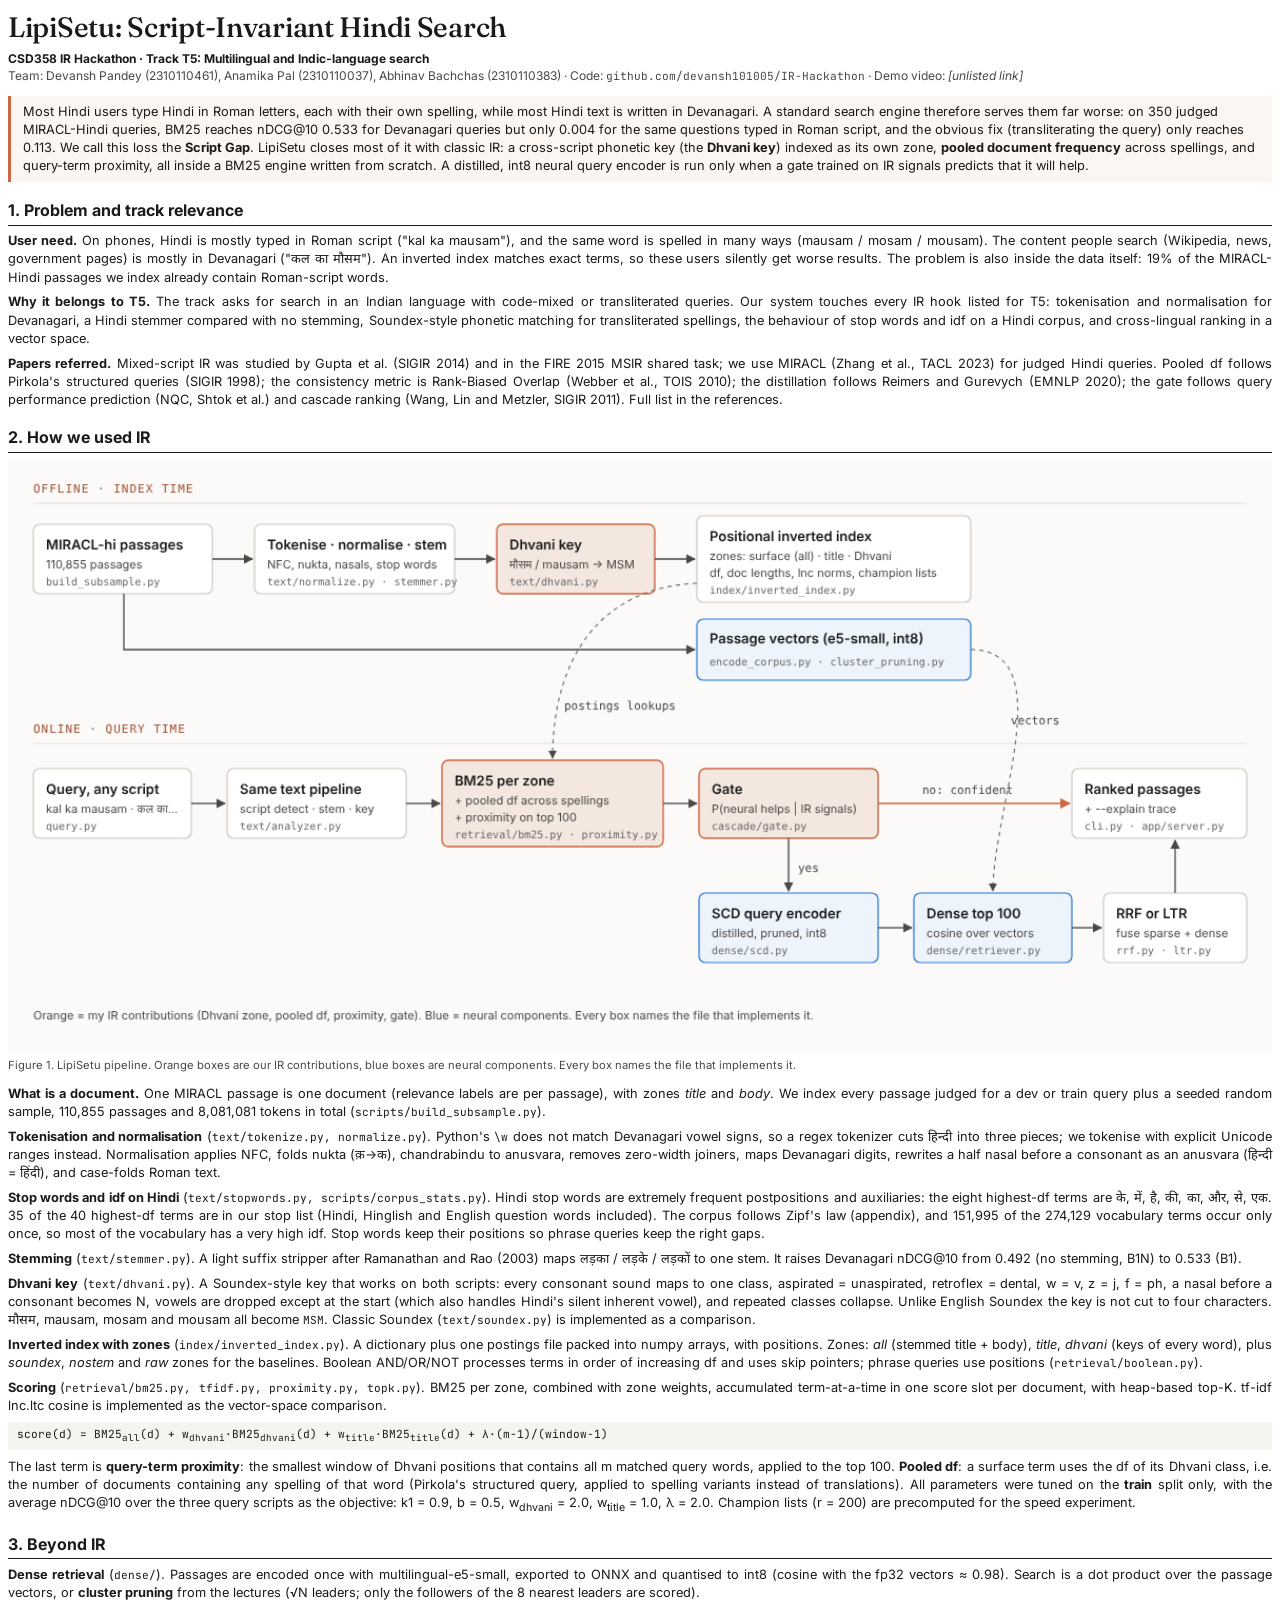
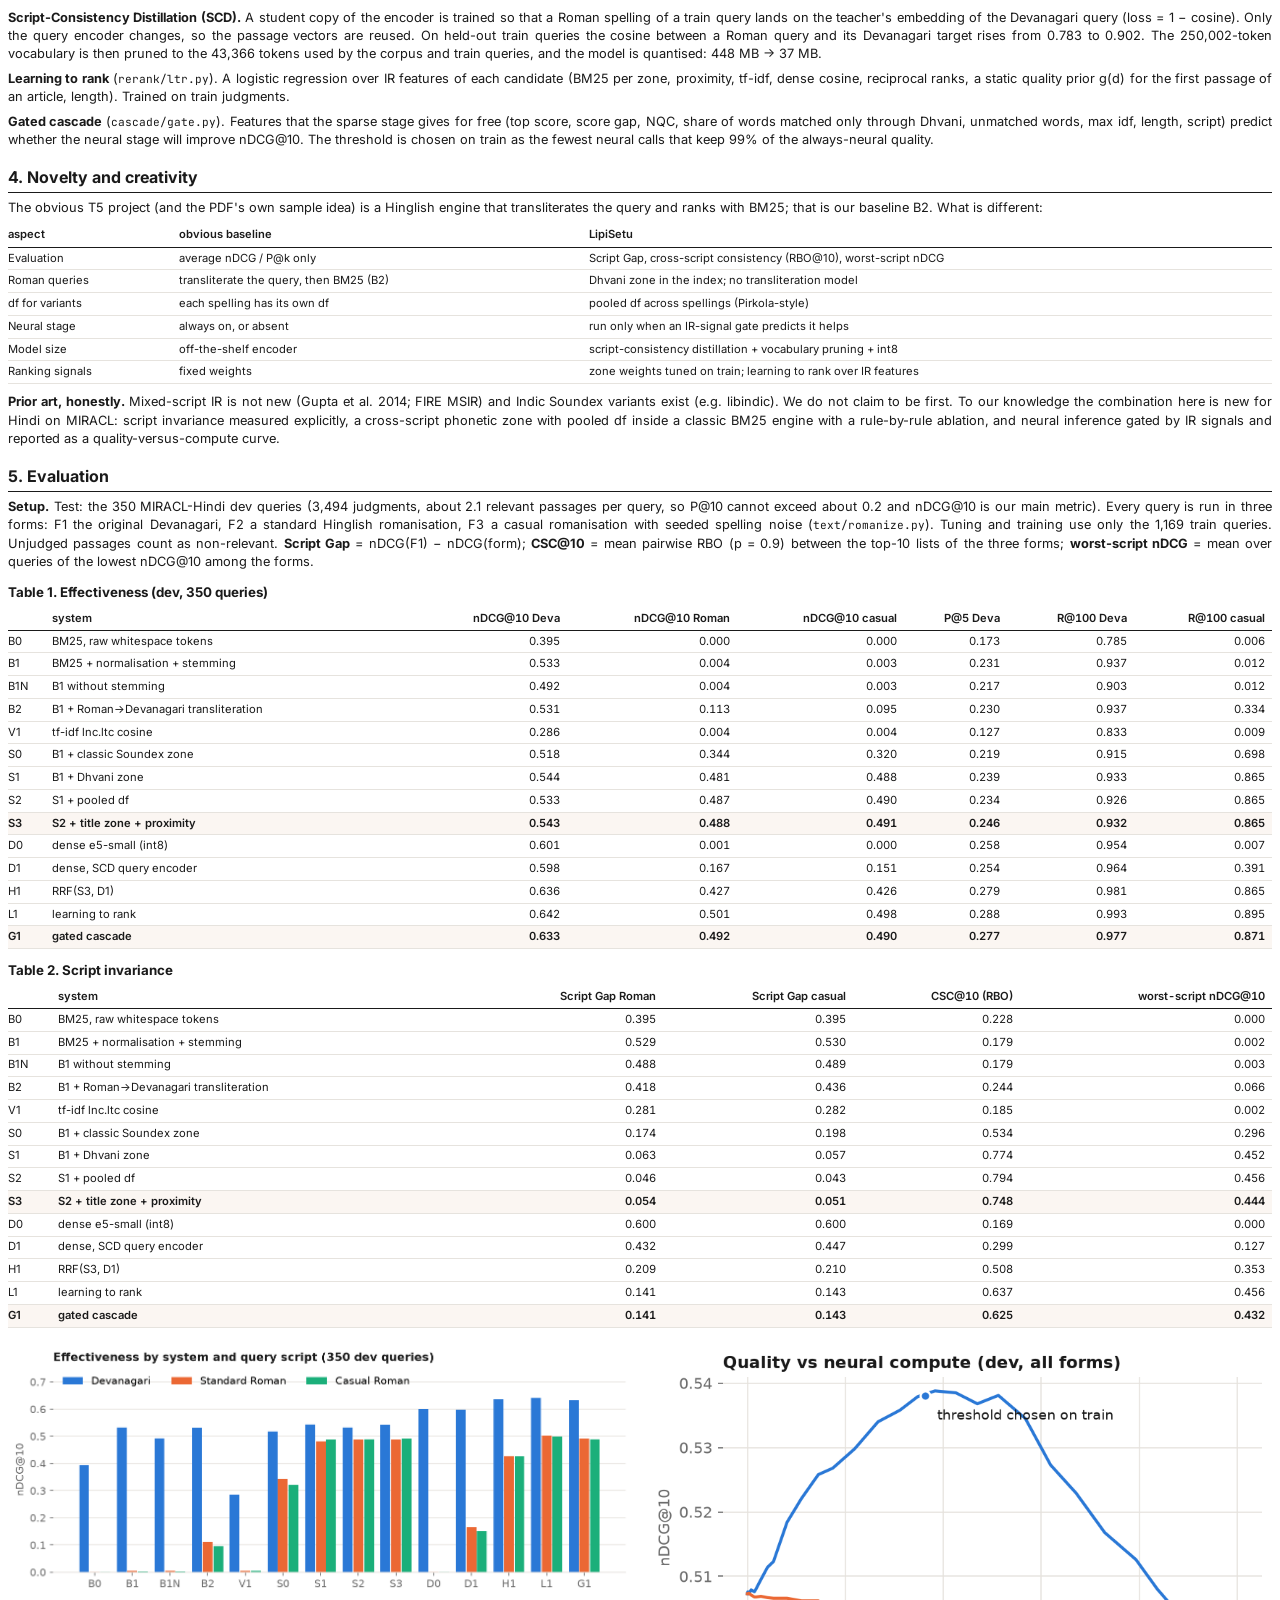
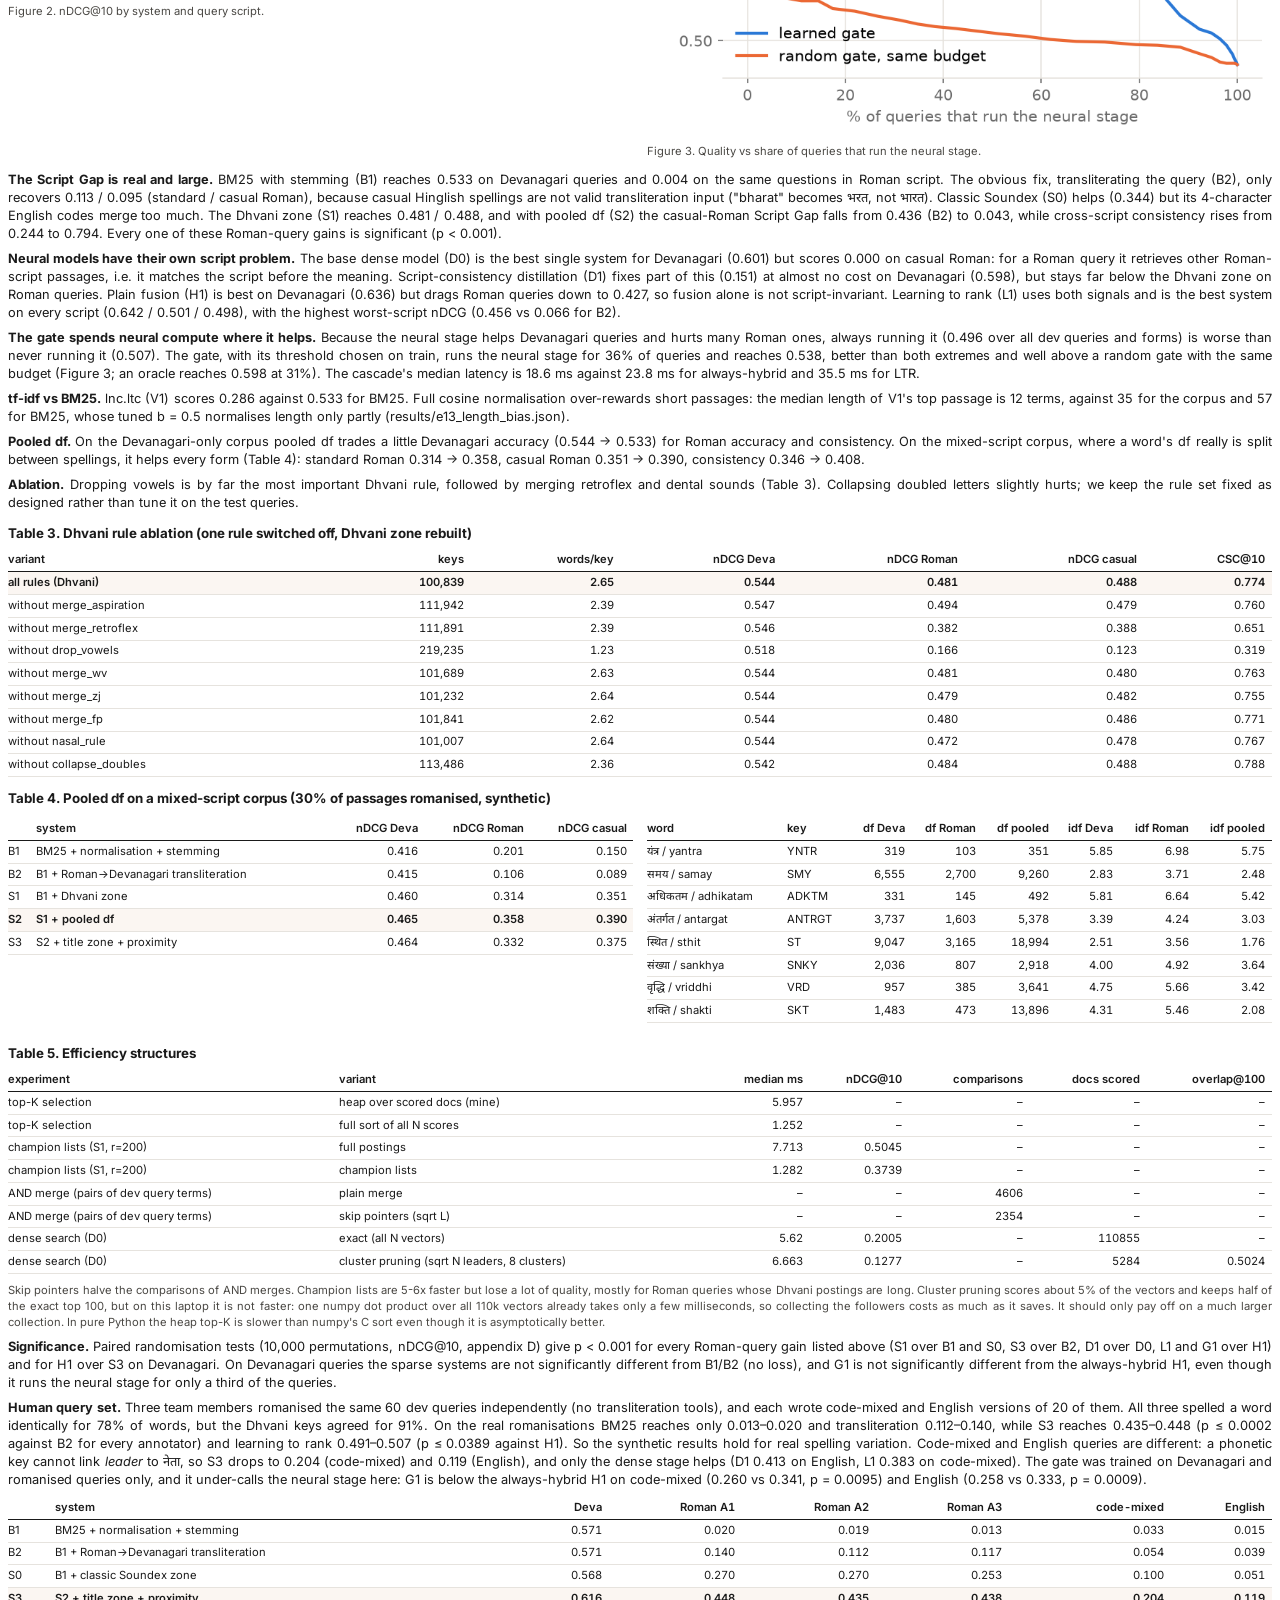
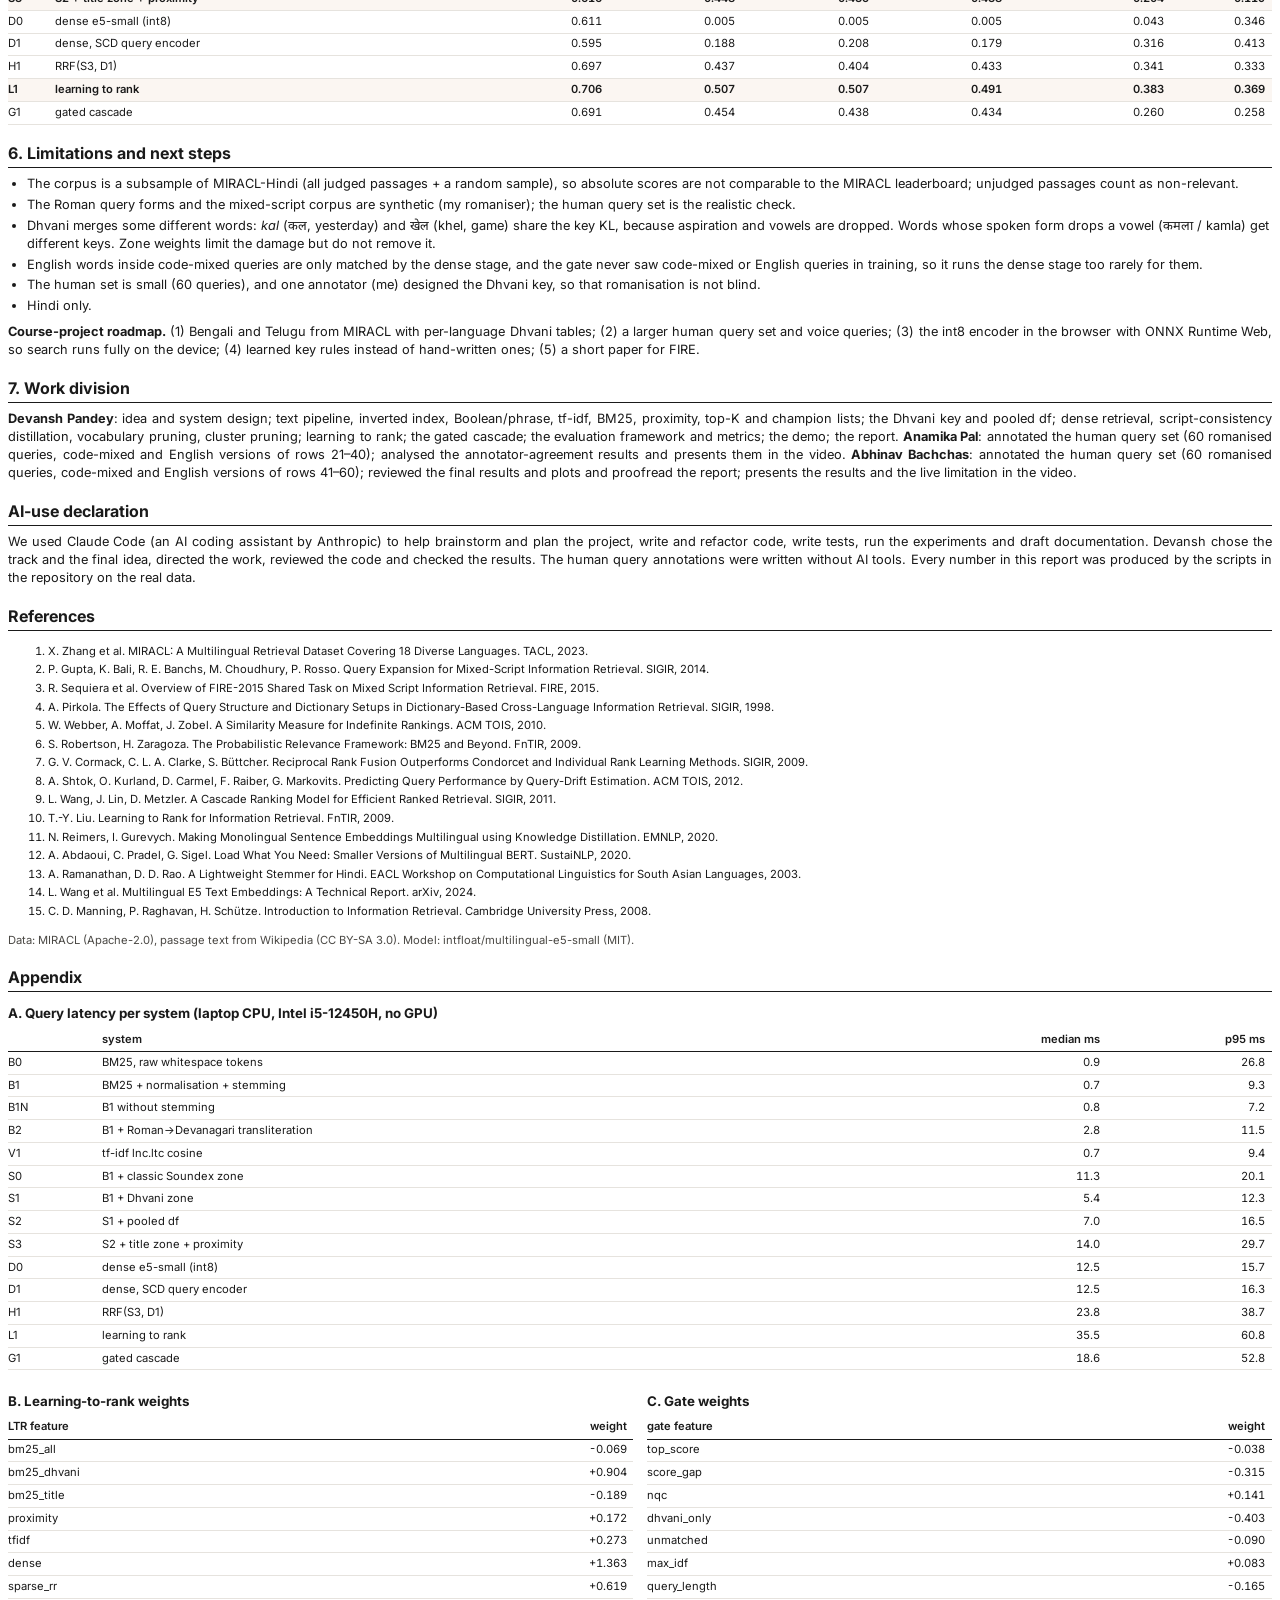
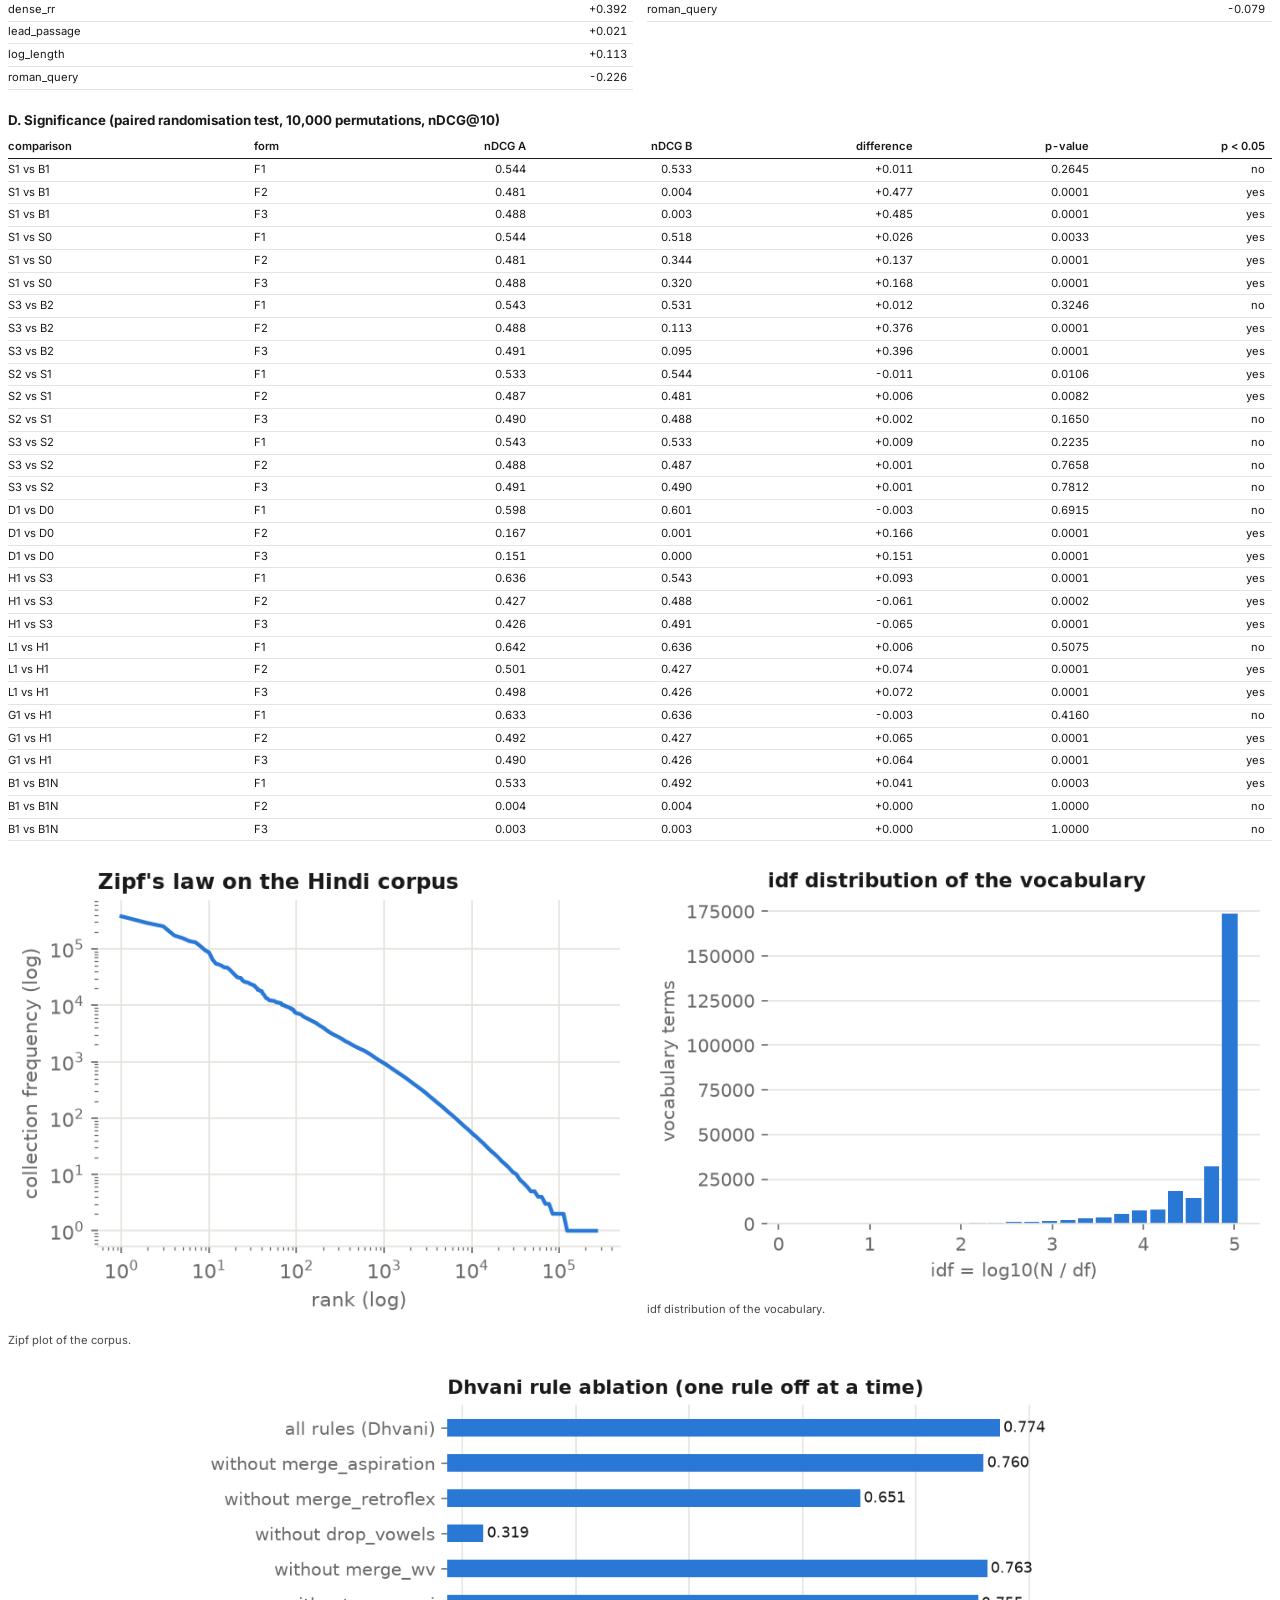
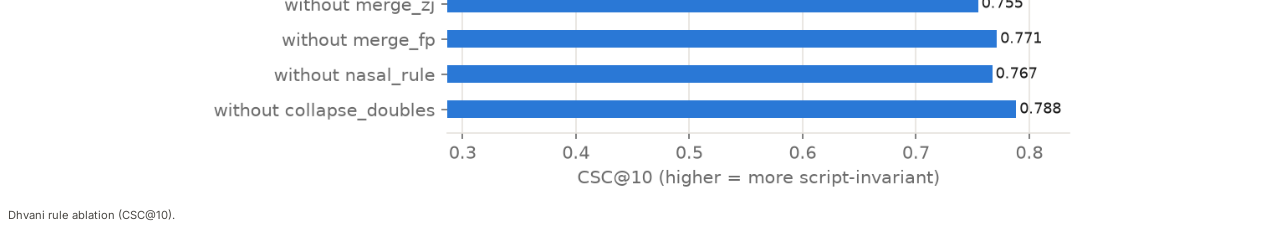
==== commit 5ee8e537: "Redesign demo page (fonts, explanations, human-set and team sections); fill work division; detailed " ====
--- a/docs/report/report.html
+++ b/docs/report/report.html
@@ -25,4 +25,4 @@
 .refs li { font-size: 8.4pt; }
 .pb { page-break-before: always; }
 .small { font-size: 8.4pt; color: #4a4844; }
-</style></head><body><h1>LipiSetu: Script-Invariant Hindi Search</h1><div class="meta"><b>CSD358 IR Hackathon · Track T5: Multilingual and Indic-language search</b><br>Team: Devansh Pandey (2310110461), Anamika Pal (2310110037), Abhinav Bachchas (2310110383) · Code: <span class="mono">github.com/devansh101005/IR-Hackathon</span> · Demo video: <i>[unlisted link]</i></div><div class="abstract">Most Hindi users type Hindi in Roman letters, each with their own spelling, while most Hindi text is written in Devanagari. A standard search engine therefore serves them far worse: on 350 judged MIRACL-Hindi queries, BM25 reaches nDCG@10 0.533 for Devanagari queries but only 0.004 for the same questions typed in Roman script, and the obvious fix (transliterating the query) only reaches 0.113. We call this loss the <b>Script Gap</b>. LipiSetu closes most of it with classic IR: a cross-script phonetic key (the <b>Dhvani key</b>) indexed as its own zone, <b>pooled document frequency</b> across spellings, and query-term proximity, all inside a BM25 engine written from scratch. A distilled, int8 neural query encoder is run only when a gate trained on IR signals predicts that it will help.</div><h2>1. Problem and track relevance</h2><p><b>User need.</b> On phones, Hindi is mostly typed in Roman script ("kal ka mausam"), and the same word is spelled in many ways (mausam / mosam / mousam). The content people search (Wikipedia, news, government pages) is mostly in Devanagari ("कल का मौसम"). An inverted index matches exact terms, so these users silently get worse results. The problem is also inside the data itself: 19% of the MIRACL-Hindi passages we index already contain Roman-script words.</p><p><b>Why it belongs to T5.</b> The track asks for search in an Indian language with code-mixed or transliterated queries. Our system touches every IR hook listed for T5: tokenisation and normalisation for Devanagari, a Hindi stemmer compared with no stemming, Soundex-style phonetic matching for transliterated spellings, the behaviour of stop words and idf on a Hindi corpus, and cross-lingual ranking in a vector space.</p><p><b>Papers referred.</b> Mixed-script IR was studied by Gupta et al. (SIGIR 2014) and in the FIRE 2015 MSIR shared task; we use MIRACL (Zhang et al., TACL 2023) for judged Hindi queries. Pooled df follows Pirkola's structured queries (SIGIR 1998); the consistency metric is Rank-Biased Overlap (Webber et al., TOIS 2010); the distillation follows Reimers and Gurevych (EMNLP 2020); the gate follows query performance prediction (NQC, Shtok et al.) and cascade ranking (Wang, Lin and Metzler, SIGIR 2011). Full list in the references.</p><h2>2. How we used IR</h2><figure><img src="../pipeline.png" style="width:100%"><figcaption>Figure 1. LipiSetu pipeline. Orange boxes are our IR contributions, blue boxes are neural components. Every box names the file that implements it.</figcaption></figure><p><b>What is a document.</b> One MIRACL passage is one document (relevance labels are per passage), with zones <i>title</i> and <i>body</i>. We index every passage judged for a dev or train query plus a seeded random sample, 110,855 passages and 8,081,081 tokens in total (<span class="mono">scripts/build_subsample.py</span>).</p><p><b>Tokenisation and normalisation</b> (<span class="mono">text/tokenize.py, normalize.py</span>). Python's <span class="mono">\w</span> does not match Devanagari vowel signs, so a regex tokenizer cuts हिन्दी into three pieces; we tokenise with explicit Unicode ranges instead. Normalisation applies NFC, folds nukta (क़→क), chandrabindu to anusvara, removes zero-width joiners, maps Devanagari digits, rewrites a half nasal before a consonant as an anusvara (हिन्दी = हिंदी), and case-folds Roman text.</p><p><b>Stop words and idf on Hindi</b> (<span class="mono">text/stopwords.py, scripts/corpus_stats.py</span>). Hindi stop words are extremely frequent postpositions and auxiliaries: the eight highest-df terms are के, में, है, की, का, और, से, एक. 35 of the 40 highest-df terms are in our stop list (Hindi, Hinglish and English question words included). The corpus follows Zipf's law (appendix), and 151,995 of the 274,129 vocabulary terms occur only once, so most of the vocabulary has a very high idf. Stop words keep their positions so phrase queries keep the right gaps.</p><p><b>Stemming</b> (<span class="mono">text/stemmer.py</span>). A light suffix stripper after Ramanathan and Rao (2003) maps लड़का / लड़के / लड़कों to one stem. It raises Devanagari nDCG@10 from 0.492 (no stemming, B1N) to 0.533 (B1).</p><p><b>Dhvani key</b> (<span class="mono">text/dhvani.py</span>). A Soundex-style key that works on both scripts: every consonant sound maps to one class, aspirated = unaspirated, retroflex = dental, w = v, z = j, f = ph, a nasal before a consonant becomes N, vowels are dropped except at the start (which also handles Hindi's silent inherent vowel), and repeated classes collapse. Unlike English Soundex the key is not cut to four characters. मौसम, mausam, mosam and mousam all become <span class="mono">MSM</span>. Classic Soundex (<span class="mono">text/soundex.py</span>) is implemented as a comparison.</p><p><b>Inverted index with zones</b> (<span class="mono">index/inverted_index.py</span>). A dictionary plus one postings file packed into numpy arrays, with positions. Zones: <i>all</i> (stemmed title + body), <i>title</i>, <i>dhvani</i> (keys of every word), plus <i>soundex</i>, <i>nostem</i> and <i>raw</i> zones for the baselines. Boolean AND/OR/NOT processes terms in order of increasing df and uses skip pointers; phrase queries use positions (<span class="mono">retrieval/boolean.py</span>).</p><p><b>Scoring</b> (<span class="mono">retrieval/bm25.py, tfidf.py, proximity.py, topk.py</span>). BM25 per zone, combined with zone weights, accumulated term-at-a-time in one score slot per document, with heap-based top-K. tf-idf lnc.ltc cosine is implemented as the vector-space comparison.</p><div class="formula">score(d) = BM25<sub>all</sub>(d) + w<sub>dhvani</sub>·BM25<sub>dhvani</sub>(d) + w<sub>title</sub>·BM25<sub>title</sub>(d) + λ·(m−1)/(window−1)</div><p>The last term is <b>query-term proximity</b>: the smallest window of Dhvani positions that contains all m matched query words, applied to the top 100. <b>Pooled df</b>: a surface term uses the df of its Dhvani class, i.e. the number of documents containing any spelling of that word (Pirkola's structured query, applied to spelling variants instead of translations). All parameters were tuned on the <b>train</b> split only, with the average nDCG@10 over the three query scripts as the objective: k1 = 0.9, b = 0.5, w<sub>dhvani</sub> = 2.0, w<sub>title</sub> = 1.0, λ = 2.0. Champion lists (r = 200) are precomputed for the speed experiment.</p><h2>3. Beyond IR</h2><p><b>Dense retrieval</b> (<span class="mono">dense/</span>). Passages are encoded once with multilingual-e5-small, exported to ONNX and quantised to int8 (cosine with the fp32 vectors ≈ 0.98). Search is a dot product over the passage vectors, or <b>cluster pruning</b> from the lectures (√N leaders; only the followers of the 8 nearest leaders are scored).</p><p><b>Script-Consistency Distillation (SCD).</b> A student copy of the encoder is trained so that a Roman spelling of a train query lands on the teacher's embedding of the Devanagari query (loss = 1 − cosine). Only the query encoder changes, so the passage vectors are reused. On held-out train queries the cosine between a Roman query and its Devanagari target rises from 0.783 to 0.902. The 250,002-token vocabulary is then pruned to the 43,366 tokens used by the corpus and train queries, and the model is quantised: 448 MB → 37 MB.</p><p><b>Learning to rank</b> (<span class="mono">rerank/ltr.py</span>). A logistic regression over IR features of each candidate (BM25 per zone, proximity, tf-idf, dense cosine, reciprocal ranks, a static quality prior g(d) for the first passage of an article, length). Trained on train judgments.</p><p><b>Gated cascade</b> (<span class="mono">cascade/gate.py</span>). Features that the sparse stage gives for free (top score, score gap, NQC, share of words matched only through Dhvani, unmatched words, max idf, length, script) predict whether the neural stage will improve nDCG@10. The threshold is chosen on train as the fewest neural calls that keep 99% of the always-neural quality.</p><h2>4. Novelty and creativity</h2><p>The obvious T5 project (and the PDF's own sample idea) is a Hinglish engine that transliterates the query and ranks with BM25; that is our baseline B2. What is different:</p><table><thead><tr><th>aspect</th><th>obvious baseline</th><th>LipiSetu</th></tr></thead><tbody><tr><td>Evaluation</td><td>average nDCG / P@k only</td><td>Script Gap, cross-script consistency (RBO@10), worst-script nDCG</td></tr><tr><td>Roman queries</td><td>transliterate the query, then BM25 (B2)</td><td>Dhvani zone in the index; no transliteration model</td></tr><tr><td>df for variants</td><td>each spelling has its own df</td><td>pooled df across spellings (Pirkola-style)</td></tr><tr><td>Neural stage</td><td>always on, or absent</td><td>run only when an IR-signal gate predicts it helps</td></tr><tr><td>Model size</td><td>off-the-shelf encoder</td><td>script-consistency distillation + vocabulary pruning + int8</td></tr><tr><td>Ranking signals</td><td>fixed weights</td><td>zone weights tuned on train; learning to rank over IR features</td></tr></tbody></table><p><b>Prior art, honestly.</b> Mixed-script IR is not new (Gupta et al. 2014; FIRE MSIR) and Indic Soundex variants exist (e.g. libindic). We do not claim to be first. To our knowledge the combination here is new for Hindi on MIRACL: script invariance measured explicitly, a cross-script phonetic zone with pooled df inside a classic BM25 engine with a rule-by-rule ablation, and neural inference gated by IR signals and reported as a quality-versus-compute curve.</p><h2>5. Evaluation</h2><p><b>Setup.</b> Test: the 350 MIRACL-Hindi dev queries (3,494 judgments, about 2.1 relevant passages per query, so P@10 cannot exceed about 0.2 and nDCG@10 is our main metric). Every query is run in three forms: F1 the original Devanagari, F2 a standard Hinglish romanisation, F3 a casual romanisation with seeded spelling noise (<span class="mono">text/romanize.py</span>). Tuning and training use only the 1,169 train queries. Unjudged passages count as non-relevant. <b>Script Gap</b> = nDCG(F1) − nDCG(form); <b>CSC@10</b> = mean pairwise RBO (p = 0.9) between the top-10 lists of the three forms; <b>worst-script nDCG</b> = mean over queries of the lowest nDCG@10 among the forms.</p><h3>Table 1. Effectiveness (dev, 350 queries)</h3><table><thead><tr><th class=""></th><th class="">system</th><th class="num">nDCG@10 Deva</th><th class="num">nDCG@10 Roman</th><th class="num">nDCG@10 casual</th><th class="num">P@5 Deva</th><th class="num">R@100 Deva</th><th class="num">R@100 casual</th></tr></thead><tbody><tr><td class="">B0</td><td class="">BM25, raw whitespace tokens</td><td class="num">0.395</td><td class="num">0.000</td><td class="num">0.000</td><td class="num">0.173</td><td class="num">0.785</td><td class="num">0.006</td></tr><tr><td class="">B1</td><td class="">BM25 + normalisation + stemming</td><td class="num">0.533</td><td class="num">0.004</td><td class="num">0.003</td><td class="num">0.231</td><td class="num">0.937</td><td class="num">0.012</td></tr><tr><td class="">B1N</td><td class="">B1 without stemming</td><td class="num">0.492</td><td class="num">0.004</td><td class="num">0.003</td><td class="num">0.217</td><td class="num">0.903</td><td class="num">0.012</td></tr><tr><td class="">B2</td><td class="">B1 + Roman→Devanagari transliteration</td><td class="num">0.531</td><td class="num">0.113</td><td class="num">0.095</td><td class="num">0.230</td><td class="num">0.937</td><td class="num">0.334</td></tr><tr><td class="">V1</td><td class="">tf-idf lnc.ltc cosine</td><td class="num">0.286</td><td class="num">0.004</td><td class="num">0.004</td><td class="num">0.127</td><td class="num">0.833</td><td class="num">0.009</td></tr><tr><td class="">S0</td><td class="">B1 + classic Soundex zone</td><td class="num">0.518</td><td class="num">0.344</td><td class="num">0.320</td><td class="num">0.219</td><td class="num">0.915</td><td class="num">0.698</td></tr><tr><td class="">S1</td><td class="">B1 + Dhvani zone</td><td class="num">0.544</td><td class="num">0.481</td><td class="num">0.488</td><td class="num">0.239</td><td class="num">0.933</td><td class="num">0.865</td></tr><tr><td class="">S2</td><td class="">S1 + pooled df</td><td class="num">0.533</td><td class="num">0.487</td><td class="num">0.490</td><td class="num">0.234</td><td class="num">0.926</td><td class="num">0.865</td></tr><tr class="hl"><td class="">S3</td><td class="">S2 + title zone + proximity</td><td class="num">0.543</td><td class="num">0.488</td><td class="num">0.491</td><td class="num">0.246</td><td class="num">0.932</td><td class="num">0.865</td></tr><tr><td class="">D0</td><td class="">dense e5-small (int8)</td><td class="num">0.601</td><td class="num">0.001</td><td class="num">0.000</td><td class="num">0.258</td><td class="num">0.954</td><td class="num">0.007</td></tr><tr><td class="">D1</td><td class="">dense, SCD query encoder</td><td class="num">0.598</td><td class="num">0.167</td><td class="num">0.151</td><td class="num">0.254</td><td class="num">0.964</td><td class="num">0.391</td></tr><tr><td class="">H1</td><td class="">RRF(S3, D1)</td><td class="num">0.636</td><td class="num">0.427</td><td class="num">0.426</td><td class="num">0.279</td><td class="num">0.981</td><td class="num">0.865</td></tr><tr><td class="">L1</td><td class="">learning to rank</td><td class="num">0.642</td><td class="num">0.501</td><td class="num">0.498</td><td class="num">0.288</td><td class="num">0.993</td><td class="num">0.895</td></tr><tr class="hl"><td class="">G1</td><td class="">gated cascade</td><td class="num">0.633</td><td class="num">0.492</td><td class="num">0.490</td><td class="num">0.277</td><td class="num">0.977</td><td class="num">0.871</td></tr></tbody></table><h3>Table 2. Script invariance</h3><table><thead><tr><th class=""></th><th class="">system</th><th class="num">Script Gap Roman</th><th class="num">Script Gap casual</th><th class="num">CSC@10 (RBO)</th><th class="num">worst-script nDCG@10</th></tr></thead><tbody><tr><td class="">B0</td><td class="">BM25, raw whitespace tokens</td><td class="num">0.395</td><td class="num">0.395</td><td class="num">0.228</td><td class="num">0.000</td></tr><tr><td class="">B1</td><td class="">BM25 + normalisation + stemming</td><td class="num">0.529</td><td class="num">0.530</td><td class="num">0.179</td><td class="num">0.002</td></tr><tr><td class="">B1N</td><td class="">B1 without stemming</td><td class="num">0.488</td><td class="num">0.489</td><td class="num">0.179</td><td class="num">0.003</td></tr><tr><td class="">B2</td><td class="">B1 + Roman→Devanagari transliteration</td><td class="num">0.418</td><td class="num">0.436</td><td class="num">0.244</td><td class="num">0.066</td></tr><tr><td class="">V1</td><td class="">tf-idf lnc.ltc cosine</td><td class="num">0.281</td><td class="num">0.282</td><td class="num">0.185</td><td class="num">0.002</td></tr><tr><td class="">S0</td><td class="">B1 + classic Soundex zone</td><td class="num">0.174</td><td class="num">0.198</td><td class="num">0.534</td><td class="num">0.296</td></tr><tr><td class="">S1</td><td class="">B1 + Dhvani zone</td><td class="num">0.063</td><td class="num">0.057</td><td class="num">0.774</td><td class="num">0.452</td></tr><tr><td class="">S2</td><td class="">S1 + pooled df</td><td class="num">0.046</td><td class="num">0.043</td><td class="num">0.794</td><td class="num">0.456</td></tr><tr class="hl"><td class="">S3</td><td class="">S2 + title zone + proximity</td><td class="num">0.054</td><td class="num">0.051</td><td class="num">0.748</td><td class="num">0.444</td></tr><tr><td class="">D0</td><td class="">dense e5-small (int8)</td><td class="num">0.600</td><td class="num">0.600</td><td class="num">0.169</td><td class="num">0.000</td></tr><tr><td class="">D1</td><td class="">dense, SCD query encoder</td><td class="num">0.432</td><td class="num">0.447</td><td class="num">0.299</td><td class="num">0.127</td></tr><tr><td class="">H1</td><td class="">RRF(S3, D1)</td><td class="num">0.209</td><td class="num">0.210</td><td class="num">0.508</td><td class="num">0.353</td></tr><tr><td class="">L1</td><td class="">learning to rank</td><td class="num">0.141</td><td class="num">0.143</td><td class="num">0.637</td><td class="num">0.456</td></tr><tr class="hl"><td class="">G1</td><td class="">gated cascade</td><td class="num">0.141</td><td class="num">0.143</td><td class="num">0.625</td><td class="num">0.432</td></tr></tbody></table><div class="two"><figure><img src="../../results/fig_ndcg_by_system.png" style="width:100%"><figcaption>Figure 2. nDCG@10 by system and query script.</figcaption></figure><figure><img src="../../results/fig_budget_curve.png" style="width:100%"><figcaption>Figure 3. Quality vs share of queries that run the neural stage.</figcaption></figure></div><p><b>The Script Gap is real and large.</b> BM25 with stemming (B1) reaches 0.533 on Devanagari queries and 0.004 on the same questions in Roman script. The obvious fix, transliterating the query (B2), only recovers 0.113 / 0.095 (standard / casual Roman), because casual Hinglish spellings are not valid transliteration input ("bharat" becomes भरत, not भारत). Classic Soundex (S0) helps (0.344) but its 4-character English codes merge too much. The Dhvani zone (S1) reaches 0.481 / 0.488, and with pooled df (S2) the casual-Roman Script Gap falls from 0.436 (B2) to 0.043, while cross-script consistency rises from 0.244 to 0.794. Every one of these Roman-query gains is significant (p &lt; 0.001).</p><p><b>Neural models have their own script problem.</b> The base dense model (D0) is the best single system for Devanagari (0.601) but scores 0.000 on casual Roman: for a Roman query it retrieves other Roman-script passages, i.e. it matches the script before the meaning. Script-consistency distillation (D1) fixes part of this (0.151) at almost no cost on Devanagari (0.598), but stays far below the Dhvani zone on Roman queries. Plain fusion (H1) is best on Devanagari (0.636) but drags Roman queries down to 0.427, so fusion alone is not script-invariant. Learning to rank (L1) uses both signals and is the best system on every script (0.642 / 0.501 / 0.498), with the highest worst-script nDCG (0.456 vs 0.066 for B2).</p><p><b>The gate spends neural compute where it helps.</b> Because the neural stage helps Devanagari queries and hurts many Roman ones, always running it (0.496 over all dev queries and forms) is worse than never running it (0.507). The gate, with its threshold chosen on train, runs the neural stage for 36% of queries and reaches 0.538, better than both extremes and well above a random gate with the same budget (Figure 3; an oracle reaches 0.598 at 31%). The cascade's median latency is 18.6 ms against 23.8 ms for always-hybrid and 35.5 ms for LTR.</p><p><b>tf-idf vs BM25.</b> lnc.ltc (V1) scores 0.286 against 0.533 for BM25. Full cosine normalisation over-rewards short passages: the median length of V1's top passage is 12 terms, against 35 for the corpus and 57 for BM25, whose tuned b = 0.5 normalises length only partly (results/e13_length_bias.json).</p><p><b>Pooled df.</b> On the Devanagari-only corpus pooled df trades a little Devanagari accuracy (0.544 → 0.533) for Roman accuracy and consistency. On the mixed-script corpus, where a word's df really is split between spellings, it helps every form (Table 4): standard Roman 0.314 → 0.358, casual Roman 0.351 → 0.390, consistency 0.346 → 0.408.</p><p><b>Ablation.</b> Dropping vowels is by far the most important Dhvani rule, followed by merging retroflex and dental sounds (Table 3). Collapsing doubled letters slightly hurts; we keep the rule set fixed as designed rather than tune it on the test queries.</p><h3>Table 3. Dhvani rule ablation (one rule switched off, Dhvani zone rebuilt)</h3><table><thead><tr><th class="">variant</th><th class="num">keys</th><th class="num">words/key</th><th class="num">nDCG Deva</th><th class="num">nDCG Roman</th><th class="num">nDCG casual</th><th class="num">CSC@10</th></tr></thead><tbody><tr class="hl"><td class="">all rules (Dhvani)</td><td class="num">100,839</td><td class="num">2.65</td><td class="num">0.544</td><td class="num">0.481</td><td class="num">0.488</td><td class="num">0.774</td></tr><tr><td class="">without merge_aspiration</td><td class="num">111,942</td><td class="num">2.39</td><td class="num">0.547</td><td class="num">0.494</td><td class="num">0.479</td><td class="num">0.760</td></tr><tr><td class="">without merge_retroflex</td><td class="num">111,891</td><td class="num">2.39</td><td class="num">0.546</td><td class="num">0.382</td><td class="num">0.388</td><td class="num">0.651</td></tr><tr><td class="">without drop_vowels</td><td class="num">219,235</td><td class="num">1.23</td><td class="num">0.518</td><td class="num">0.166</td><td class="num">0.123</td><td class="num">0.319</td></tr><tr><td class="">without merge_wv</td><td class="num">101,689</td><td class="num">2.63</td><td class="num">0.544</td><td class="num">0.481</td><td class="num">0.480</td><td class="num">0.763</td></tr><tr><td class="">without merge_zj</td><td class="num">101,232</td><td class="num">2.64</td><td class="num">0.544</td><td class="num">0.479</td><td class="num">0.482</td><td class="num">0.755</td></tr><tr><td class="">without merge_fp</td><td class="num">101,841</td><td class="num">2.62</td><td class="num">0.544</td><td class="num">0.480</td><td class="num">0.486</td><td class="num">0.771</td></tr><tr><td class="">without nasal_rule</td><td class="num">101,007</td><td class="num">2.64</td><td class="num">0.544</td><td class="num">0.472</td><td class="num">0.478</td><td class="num">0.767</td></tr><tr><td class="">without collapse_doubles</td><td class="num">113,486</td><td class="num">2.36</td><td class="num">0.542</td><td class="num">0.484</td><td class="num">0.488</td><td class="num">0.788</td></tr></tbody></table><h3>Table 4. Pooled df on a mixed-script corpus (30% of passages romanised, synthetic)</h3><div class="two"><div><table><thead><tr><th class=""></th><th class="">system</th><th class="num">nDCG Deva</th><th class="num">nDCG Roman</th><th class="num">nDCG casual</th></tr></thead><tbody><tr><td class="">B1</td><td class="">BM25 + normalisation + stemming</td><td class="num">0.416</td><td class="num">0.201</td><td class="num">0.150</td></tr><tr><td class="">B2</td><td class="">B1 + Roman→Devanagari transliteration</td><td class="num">0.415</td><td class="num">0.106</td><td class="num">0.089</td></tr><tr><td class="">S1</td><td class="">B1 + Dhvani zone</td><td class="num">0.460</td><td class="num">0.314</td><td class="num">0.351</td></tr><tr class="hl"><td class="">S2</td><td class="">S1 + pooled df</td><td class="num">0.465</td><td class="num">0.358</td><td class="num">0.390</td></tr><tr><td class="">S3</td><td class="">S2 + title zone + proximity</td><td class="num">0.464</td><td class="num">0.332</td><td class="num">0.375</td></tr></tbody></table></div><div><table><thead><tr><th class="">word</th><th class="">key</th><th class="num">df Deva</th><th class="num">df Roman</th><th class="num">df pooled</th><th class="num">idf Deva</th><th class="num">idf Roman</th><th class="num">idf pooled</th></tr></thead><tbody><tr><td class=""><span lang="hi">यंत्र</span> / yantra</td><td class="">YNTR</td><td class="num">319</td><td class="num">103</td><td class="num">351</td><td class="num">5.85</td><td class="num">6.98</td><td class="num">5.75</td></tr><tr><td class=""><span lang="hi">समय</span> / samay</td><td class="">SMY</td><td class="num">6,555</td><td class="num">2,700</td><td class="num">9,260</td><td class="num">2.83</td><td class="num">3.71</td><td class="num">2.48</td></tr><tr><td class=""><span lang="hi">अधिकतम</span> / adhikatam</td><td class="">ADKTM</td><td class="num">331</td><td class="num">145</td><td class="num">492</td><td class="num">5.81</td><td class="num">6.64</td><td class="num">5.42</td></tr><tr><td class=""><span lang="hi">अंतर्गत</span> / antargat</td><td class="">ANTRGT</td><td class="num">3,737</td><td class="num">1,603</td><td class="num">5,378</td><td class="num">3.39</td><td class="num">4.24</td><td class="num">3.03</td></tr><tr><td class=""><span lang="hi">स्थित</span> / sthit</td><td class="">ST</td><td class="num">9,047</td><td class="num">3,165</td><td class="num">18,994</td><td class="num">2.51</td><td class="num">3.56</td><td class="num">1.76</td></tr><tr><td class=""><span lang="hi">संख्या</span> / sankhya</td><td class="">SNKY</td><td class="num">2,036</td><td class="num">807</td><td class="num">2,918</td><td class="num">4.00</td><td class="num">4.92</td><td class="num">3.64</td></tr><tr><td class=""><span lang="hi">वृद्धि</span> / vriddhi</td><td class="">VRD</td><td class="num">957</td><td class="num">385</td><td class="num">3,641</td><td class="num">4.75</td><td class="num">5.66</td><td class="num">3.42</td></tr><tr><td class=""><span lang="hi">शक्ति</span> / shakti</td><td class="">SKT</td><td class="num">1,483</td><td class="num">473</td><td class="num">13,896</td><td class="num">4.31</td><td class="num">5.46</td><td class="num">2.08</td></tr></tbody></table></div></div><h3>Table 5. Efficiency structures</h3><table><thead><tr><th class="">experiment</th><th class="">variant</th><th class="num">median ms</th><th class="num">nDCG@10</th><th class="num">comparisons</th><th class="num">docs scored</th><th class="num">overlap@100</th></tr></thead><tbody><tr><td class="">top-K selection</td><td class="">heap over scored docs (mine)</td><td class="num">5.957</td><td class="num">–</td><td class="num">–</td><td class="num">–</td><td class="num">–</td></tr><tr><td class="">top-K selection</td><td class="">full sort of all N scores</td><td class="num">1.252</td><td class="num">–</td><td class="num">–</td><td class="num">–</td><td class="num">–</td></tr><tr><td class="">champion lists (S1, r=200)</td><td class="">full postings</td><td class="num">7.713</td><td class="num">0.5045</td><td class="num">–</td><td class="num">–</td><td class="num">–</td></tr><tr><td class="">champion lists (S1, r=200)</td><td class="">champion lists</td><td class="num">1.282</td><td class="num">0.3739</td><td class="num">–</td><td class="num">–</td><td class="num">–</td></tr><tr><td class="">AND merge (pairs of dev query terms)</td><td class="">plain merge</td><td class="num">–</td><td class="num">–</td><td class="num">4606</td><td class="num">–</td><td class="num">–</td></tr><tr><td class="">AND merge (pairs of dev query terms)</td><td class="">skip pointers (sqrt L)</td><td class="num">–</td><td class="num">–</td><td class="num">2354</td><td class="num">–</td><td class="num">–</td></tr><tr><td class="">dense search (D0)</td><td class="">exact (all N vectors)</td><td class="num">5.62</td><td class="num">0.2005</td><td class="num">–</td><td class="num">110855</td><td class="num">–</td></tr><tr><td class="">dense search (D0)</td><td class="">cluster pruning (sqrt N leaders, 8 clusters)</td><td class="num">6.663</td><td class="num">0.1277</td><td class="num">–</td><td class="num">5284</td><td class="num">0.5024</td></tr></tbody></table><p class="small">Skip pointers halve the comparisons of AND merges. Champion lists are 5-6x faster but lose a lot of quality, mostly for Roman queries whose Dhvani postings are long. Cluster pruning scores about 5% of the vectors and keeps half of the exact top 100, but on this laptop it is not faster: one numpy dot product over all 110k vectors already takes only a few milliseconds, so collecting the followers costs as much as it saves. It should only pay off on a much larger collection. In pure Python the heap top-K is slower than numpy's C sort even though it is asymptotically better.</p><p><b>Significance.</b> Paired randomisation tests (10,000 permutations, nDCG@10, appendix D) give p &lt; 0.001 for every Roman-query gain listed above (S1 over B1 and S0, S3 over B2, D1 over D0, L1 and G1 over H1) and for H1 over S3 on Devanagari. On Devanagari queries the sparse systems are not significantly different from B1/B2 (no loss), and G1 is not significantly different from the always-hybrid H1, even though it runs the neural stage for only a third of the queries.</p><p><b>Human query set.</b> Three team members romanised the same 60 dev queries independently (no transliteration tools), and each wrote code-mixed and English versions of 20 of them. All three spelled a word identically for 78% of words, but the Dhvani keys agreed for 91%. On the real romanisations BM25 reaches only 0.013–0.020 and transliteration 0.112–0.140, while S3 reaches 0.435–0.448 (p ≤ 0.0002 against B2 for every annotator) and learning to rank 0.491–0.507 (p ≤ 0.0389 against H1). So the synthetic results hold for real spelling variation. Code-mixed and English queries are different: a phonetic key cannot link <i>leader</i> to नेता, so S3 drops to 0.204 (code-mixed) and 0.119 (English), and only the dense stage helps (D1 0.413 on English, L1 0.383 on code-mixed). The gate was trained on Devanagari and romanised queries only, and it under-calls the neural stage here: G1 is below the always-hybrid H1 on code-mixed (0.260 vs 0.341, p = 0.0095) and English (0.258 vs 0.333, p = 0.0009).</p><table><thead><tr><th class=""></th><th class="">system</th><th class="num">Deva</th><th class="num">Roman A1</th><th class="num">Roman A2</th><th class="num">Roman A3</th><th class="num">code-mixed</th><th class="num">English</th></tr></thead><tbody><tr><td class="">B1</td><td class="">BM25 + normalisation + stemming</td><td class="num">0.571</td><td class="num">0.020</td><td class="num">0.019</td><td class="num">0.013</td><td class="num">0.033</td><td class="num">0.015</td></tr><tr><td class="">B2</td><td class="">B1 + Roman→Devanagari transliteration</td><td class="num">0.571</td><td class="num">0.140</td><td class="num">0.112</td><td class="num">0.117</td><td class="num">0.054</td><td class="num">0.039</td></tr><tr><td class="">S0</td><td class="">B1 + classic Soundex zone</td><td class="num">0.568</td><td class="num">0.270</td><td class="num">0.270</td><td class="num">0.253</td><td class="num">0.100</td><td class="num">0.051</td></tr><tr class="hl"><td class="">S3</td><td class="">S2 + title zone + proximity</td><td class="num">0.616</td><td class="num">0.448</td><td class="num">0.435</td><td class="num">0.438</td><td class="num">0.204</td><td class="num">0.119</td></tr><tr><td class="">D0</td><td class="">dense e5-small (int8)</td><td class="num">0.611</td><td class="num">0.005</td><td class="num">0.005</td><td class="num">0.005</td><td class="num">0.043</td><td class="num">0.346</td></tr><tr><td class="">D1</td><td class="">dense, SCD query encoder</td><td class="num">0.595</td><td class="num">0.188</td><td class="num">0.208</td><td class="num">0.179</td><td class="num">0.316</td><td class="num">0.413</td></tr><tr><td class="">H1</td><td class="">RRF(S3, D1)</td><td class="num">0.697</td><td class="num">0.437</td><td class="num">0.404</td><td class="num">0.433</td><td class="num">0.341</td><td class="num">0.333</td></tr><tr class="hl"><td class="">L1</td><td class="">learning to rank</td><td class="num">0.706</td><td class="num">0.507</td><td class="num">0.507</td><td class="num">0.491</td><td class="num">0.383</td><td class="num">0.369</td></tr><tr><td class="">G1</td><td class="">gated cascade</td><td class="num">0.691</td><td class="num">0.454</td><td class="num">0.438</td><td class="num">0.434</td><td class="num">0.260</td><td class="num">0.258</td></tr></tbody></table><h2>6. Limitations and next steps</h2><ul><li>The corpus is a subsample of MIRACL-Hindi (all judged passages + a random sample), so absolute scores are not comparable to the MIRACL leaderboard; unjudged passages count as non-relevant.</li><li>The Roman query forms and the mixed-script corpus are synthetic (my romaniser); the human query set is the realistic check.</li><li>Dhvani merges some different words: <i>kal</i> (कल, yesterday) and खेल (khel, game) share the key KL, because aspiration and vowels are dropped. Words whose spoken form drops a vowel (कमला / kamla) get different keys. Zone weights limit the damage but do not remove it.</li><li>English words inside code-mixed queries are only matched by the dense stage, and the gate never saw code-mixed or English queries in training, so it runs the dense stage too rarely for them.</li><li>The human set is small (60 queries), and one annotator (me) designed the Dhvani key, so that romanisation is not blind.</li><li>Hindi only.</li></ul><p><b>Course-project roadmap.</b> (1) Bengali and Telugu from MIRACL with per-language Dhvani tables; (2) a larger human query set and voice queries; (3) the int8 encoder in the browser with ONNX Runtime Web, so search runs fully on the device; (4) learned key rules instead of hand-written ones; (5) a short paper for FIRE.</p><h2>7. Work division</h2><p><b>Devansh Pandey</b>: idea and system design; text pipeline, inverted index, Boolean/phrase, tf-idf, BM25, proximity, top-K and champion lists; the Dhvani key and pooled df; dense retrieval, script-consistency distillation, vocabulary pruning, cluster pruning; learning to rank; the gated cascade; the evaluation framework and metrics; the demo; the report. <b>Anamika Pal</b>: human query annotation and the annotator-agreement analysis. <b>Abhinav Bachchas</b>: human query annotation, final evaluation runs and plots, proofreading. <i>[Update to what actually happened before submitting.]</i></p><h2>AI-use declaration</h2><p>We used Claude Code (an AI coding assistant by Anthropic) to help brainstorm and plan the project, write and refactor code, write tests and draft documentation. Devansh chose the track and the final idea, directed the work, reviewed the code and checked the results. The human query annotations were written without AI tools. Every number in this report was produced by the scripts in the repository on the real data.</p><h2>References</h2><ol class="refs"><li>X. Zhang et al. MIRACL: A Multilingual Retrieval Dataset Covering 18 Diverse Languages. TACL, 2023.</li><li>P. Gupta, K. Bali, R. E. Banchs, M. Choudhury, P. Rosso. Query Expansion for Mixed-Script Information Retrieval. SIGIR, 2014.</li><li>R. Sequiera et al. Overview of FIRE-2015 Shared Task on Mixed Script Information Retrieval. FIRE, 2015.</li><li>A. Pirkola. The Effects of Query Structure and Dictionary Setups in Dictionary-Based Cross-Language Information Retrieval. SIGIR, 1998.</li><li>W. Webber, A. Moffat, J. Zobel. A Similarity Measure for Indefinite Rankings. ACM TOIS, 2010.</li><li>S. Robertson, H. Zaragoza. The Probabilistic Relevance Framework: BM25 and Beyond. FnTIR, 2009.</li><li>G. V. Cormack, C. L. A. Clarke, S. Büttcher. Reciprocal Rank Fusion Outperforms Condorcet and Individual Rank Learning Methods. SIGIR, 2009.</li><li>A. Shtok, O. Kurland, D. Carmel, F. Raiber, G. Markovits. Predicting Query Performance by Query-Drift Estimation. ACM TOIS, 2012.</li><li>L. Wang, J. Lin, D. Metzler. A Cascade Ranking Model for Efficient Ranked Retrieval. SIGIR, 2011.</li><li>T.-Y. Liu. Learning to Rank for Information Retrieval. FnTIR, 2009.</li><li>N. Reimers, I. Gurevych. Making Monolingual Sentence Embeddings Multilingual using Knowledge Distillation. EMNLP, 2020.</li><li>A. Abdaoui, C. Pradel, G. Sigel. Load What You Need: Smaller Versions of Multilingual BERT. SustaiNLP, 2020.</li><li>A. Ramanathan, D. D. Rao. A Lightweight Stemmer for Hindi. EACL Workshop on Computational Linguistics for South Asian Languages, 2003.</li><li>L. Wang et al. Multilingual E5 Text Embeddings: A Technical Report. arXiv, 2024.</li><li>C. D. Manning, P. Raghavan, H. Schütze. Introduction to Information Retrieval. Cambridge University Press, 2008.</li></ol><p class="small">Data: MIRACL (Apache-2.0), passage text from Wikipedia (CC BY-SA 3.0). Model: intfloat/multilingual-e5-small (MIT).</p><h2 class="pb">Appendix</h2><h3>A. Query latency per system (laptop CPU, Intel i5-12450H, no GPU)</h3><table><thead><tr><th class=""></th><th class="">system</th><th class="num">median ms</th><th class="num">p95 ms</th></tr></thead><tbody><tr><td class="">B0</td><td class="">BM25, raw whitespace tokens</td><td class="num">0.9</td><td class="num">26.8</td></tr><tr><td class="">B1</td><td class="">BM25 + normalisation + stemming</td><td class="num">0.7</td><td class="num">9.3</td></tr><tr><td class="">B1N</td><td class="">B1 without stemming</td><td class="num">0.8</td><td class="num">7.2</td></tr><tr><td class="">B2</td><td class="">B1 + Roman→Devanagari transliteration</td><td class="num">2.8</td><td class="num">11.5</td></tr><tr><td class="">V1</td><td class="">tf-idf lnc.ltc cosine</td><td class="num">0.7</td><td class="num">9.4</td></tr><tr><td class="">S0</td><td class="">B1 + classic Soundex zone</td><td class="num">11.3</td><td class="num">20.1</td></tr><tr><td class="">S1</td><td class="">B1 + Dhvani zone</td><td class="num">5.4</td><td class="num">12.3</td></tr><tr><td class="">S2</td><td class="">S1 + pooled df</td><td class="num">7.0</td><td class="num">16.5</td></tr><tr><td class="">S3</td><td class="">S2 + title zone + proximity</td><td class="num">14.0</td><td class="num">29.7</td></tr><tr><td class="">D0</td><td class="">dense e5-small (int8)</td><td class="num">12.5</td><td class="num">15.7</td></tr><tr><td class="">D1</td><td class="">dense, SCD query encoder</td><td class="num">12.5</td><td class="num">16.3</td></tr><tr><td class="">H1</td><td class="">RRF(S3, D1)</td><td class="num">23.8</td><td class="num">38.7</td></tr><tr><td class="">L1</td><td class="">learning to rank</td><td class="num">35.5</td><td class="num">60.8</td></tr><tr><td class="">G1</td><td class="">gated cascade</td><td class="num">18.6</td><td class="num">52.8</td></tr></tbody></table><div class="two"><div><h3>B. Learning-to-rank weights</h3><table><thead><tr><th class="">LTR feature</th><th class="num">weight</th></tr></thead><tbody><tr><td class="">bm25_all</td><td class="num">-0.069</td></tr><tr><td class="">bm25_dhvani</td><td class="num">+0.904</td></tr><tr><td class="">bm25_title</td><td class="num">-0.189</td></tr><tr><td class="">proximity</td><td class="num">+0.172</td></tr><tr><td class="">tfidf</td><td class="num">+0.273</td></tr><tr><td class="">dense</td><td class="num">+1.363</td></tr><tr><td class="">sparse_rr</td><td class="num">+0.619</td></tr><tr><td class="">dense_rr</td><td class="num">+0.392</td></tr><tr><td class="">lead_passage</td><td class="num">+0.021</td></tr><tr><td class="">log_length</td><td class="num">+0.113</td></tr><tr><td class="">roman_query</td><td class="num">-0.226</td></tr></tbody></table></div><div><h3>C. Gate weights</h3><table><thead><tr><th class="">gate feature</th><th class="num">weight</th></tr></thead><tbody><tr><td class="">top_score</td><td class="num">-0.038</td></tr><tr><td class="">score_gap</td><td class="num">-0.315</td></tr><tr><td class="">nqc</td><td class="num">+0.141</td></tr><tr><td class="">dhvani_only</td><td class="num">-0.403</td></tr><tr><td class="">unmatched</td><td class="num">-0.090</td></tr><tr><td class="">max_idf</td><td class="num">+0.083</td></tr><tr><td class="">query_length</td><td class="num">-0.165</td></tr><tr><td class="">roman_query</td><td class="num">-0.079</td></tr></tbody></table></div></div><h3>D. Significance (paired randomisation test, 10,000 permutations, nDCG@10)</h3><table><thead><tr><th class="">comparison</th><th class="">form</th><th class="num">nDCG A</th><th class="num">nDCG B</th><th class="num">difference</th><th class="num">p-value</th><th class="num">p < 0.05</th></tr></thead><tbody><tr><td class="">S1 vs B1</td><td class="">F1</td><td class="num">0.544</td><td class="num">0.533</td><td class="num">+0.011</td><td class="num">0.2645</td><td class="num">no</td></tr><tr><td class="">S1 vs B1</td><td class="">F2</td><td class="num">0.481</td><td class="num">0.004</td><td class="num">+0.477</td><td class="num">0.0001</td><td class="num">yes</td></tr><tr><td class="">S1 vs B1</td><td class="">F3</td><td class="num">0.488</td><td class="num">0.003</td><td class="num">+0.485</td><td class="num">0.0001</td><td class="num">yes</td></tr><tr><td class="">S1 vs S0</td><td class="">F1</td><td class="num">0.544</td><td class="num">0.518</td><td class="num">+0.026</td><td class="num">0.0033</td><td class="num">yes</td></tr><tr><td class="">S1 vs S0</td><td class="">F2</td><td class="num">0.481</td><td class="num">0.344</td><td class="num">+0.137</td><td class="num">0.0001</td><td class="num">yes</td></tr><tr><td class="">S1 vs S0</td><td class="">F3</td><td class="num">0.488</td><td class="num">0.320</td><td class="num">+0.168</td><td class="num">0.0001</td><td class="num">yes</td></tr><tr><td class="">S3 vs B2</td><td class="">F1</td><td class="num">0.543</td><td class="num">0.531</td><td class="num">+0.012</td><td class="num">0.3246</td><td class="num">no</td></tr><tr><td class="">S3 vs B2</td><td class="">F2</td><td class="num">0.488</td><td class="num">0.113</td><td class="num">+0.376</td><td class="num">0.0001</td><td class="num">yes</td></tr><tr><td class="">S3 vs B2</td><td class="">F3</td><td class="num">0.491</td><td class="num">0.095</td><td class="num">+0.396</td><td class="num">0.0001</td><td class="num">yes</td></tr><tr><td class="">S2 vs S1</td><td class="">F1</td><td class="num">0.533</td><td class="num">0.544</td><td class="num">-0.011</td><td class="num">0.0106</td><td class="num">yes</td></tr><tr><td class="">S2 vs S1</td><td class="">F2</td><td class="num">0.487</td><td class="num">0.481</td><td class="num">+0.006</td><td class="num">0.0082</td><td class="num">yes</td></tr><tr><td class="">S2 vs S1</td><td class="">F3</td><td class="num">0.490</td><td class="num">0.488</td><td class="num">+0.002</td><td class="num">0.1650</td><td class="num">no</td></tr><tr><td class="">S3 vs S2</td><td class="">F1</td><td class="num">0.543</td><td class="num">0.533</td><td class="num">+0.009</td><td class="num">0.2235</td><td class="num">no</td></tr><tr><td class="">S3 vs S2</td><td class="">F2</td><td class="num">0.488</td><td class="num">0.487</td><td class="num">+0.001</td><td class="num">0.7658</td><td class="num">no</td></tr><tr><td class="">S3 vs S2</td><td class="">F3</td><td class="num">0.491</td><td class="num">0.490</td><td class="num">+0.001</td><td class="num">0.7812</td><td class="num">no</td></tr><tr><td class="">D1 vs D0</td><td class="">F1</td><td class="num">0.598</td><td class="num">0.601</td><td class="num">-0.003</td><td class="num">0.6915</td><td class="num">no</td></tr><tr><td class="">D1 vs D0</td><td class="">F2</td><td class="num">0.167</td><td class="num">0.001</td><td class="num">+0.166</td><td class="num">0.0001</td><td class="num">yes</td></tr><tr><td class="">D1 vs D0</td><td class="">F3</td><td class="num">0.151</td><td class="num">0.000</td><td class="num">+0.151</td><td class="num">0.0001</td><td class="num">yes</td></tr><tr><td class="">H1 vs S3</td><td class="">F1</td><td class="num">0.636</td><td class="num">0.543</td><td class="num">+0.093</td><td class="num">0.0001</td><td class="num">yes</td></tr><tr><td class="">H1 vs S3</td><td class="">F2</td><td class="num">0.427</td><td class="num">0.488</td><td class="num">-0.061</td><td class="num">0.0002</td><td class="num">yes</td></tr><tr><td class="">H1 vs S3</td><td class="">F3</td><td class="num">0.426</td><td class="num">0.491</td><td class="num">-0.065</td><td class="num">0.0001</td><td class="num">yes</td></tr><tr><td class="">L1 vs H1</td><td class="">F1</td><td class="num">0.642</td><td class="num">0.636</td><td class="num">+0.006</td><td class="num">0.5075</td><td class="num">no</td></tr><tr><td class="">L1 vs H1</td><td class="">F2</td><td class="num">0.501</td><td class="num">0.427</td><td class="num">+0.074</td><td class="num">0.0001</td><td class="num">yes</td></tr><tr><td class="">L1 vs H1</td><td class="">F3</td><td class="num">0.498</td><td class="num">0.426</td><td class="num">+0.072</td><td class="num">0.0001</td><td class="num">yes</td></tr><tr><td class="">G1 vs H1</td><td class="">F1</td><td class="num">0.633</td><td class="num">0.636</td><td class="num">-0.003</td><td class="num">0.4160</td><td class="num">no</td></tr><tr><td class="">G1 vs H1</td><td class="">F2</td><td class="num">0.492</td><td class="num">0.427</td><td class="num">+0.065</td><td class="num">0.0001</td><td class="num">yes</td></tr><tr><td class="">G1 vs H1</td><td class="">F3</td><td class="num">0.490</td><td class="num">0.426</td><td class="num">+0.064</td><td class="num">0.0001</td><td class="num">yes</td></tr><tr><td class="">B1 vs B1N</td><td class="">F1</td><td class="num">0.533</td><td class="num">0.492</td><td class="num">+0.041</td><td class="num">0.0003</td><td class="num">yes</td></tr><tr><td class="">B1 vs B1N</td><td class="">F2</td><td class="num">0.004</td><td class="num">0.004</td><td class="num">+0.000</td><td class="num">1.0000</td><td class="num">no</td></tr><tr><td class="">B1 vs B1N</td><td class="">F3</td><td class="num">0.003</td><td class="num">0.003</td><td class="num">+0.000</td><td class="num">1.0000</td><td class="num">no</td></tr></tbody></table><div class="two"><figure><img src="../../results/fig_zipf.png" style="width:100%"><figcaption>Zipf plot of the corpus.</figcaption></figure><figure><img src="../../results/fig_idf_hist.png" style="width:100%"><figcaption>idf distribution of the vocabulary.</figcaption></figure></div><figure><img src="../../results/fig_dhvani_ablation.png" style="width:70%"><figcaption>Dhvani rule ablation (CSC@10).</figcaption></figure></body></html>+</style></head><body><h1>LipiSetu: Script-Invariant Hindi Search</h1><div class="meta"><b>CSD358 IR Hackathon · Track T5: Multilingual and Indic-language search</b><br>Team: Devansh Pandey (2310110461), Anamika Pal (2310110037), Abhinav Bachchas (2310110383) · Code: <span class="mono">github.com/devansh101005/IR-Hackathon</span> · Demo video: <i>[unlisted link]</i></div><div class="abstract">Most Hindi users type Hindi in Roman letters, each with their own spelling, while most Hindi text is written in Devanagari. A standard search engine therefore serves them far worse: on 350 judged MIRACL-Hindi queries, BM25 reaches nDCG@10 0.533 for Devanagari queries but only 0.004 for the same questions typed in Roman script, and the obvious fix (transliterating the query) only reaches 0.113. We call this loss the <b>Script Gap</b>. LipiSetu closes most of it with classic IR: a cross-script phonetic key (the <b>Dhvani key</b>) indexed as its own zone, <b>pooled document frequency</b> across spellings, and query-term proximity, all inside a BM25 engine written from scratch. A distilled, int8 neural query encoder is run only when a gate trained on IR signals predicts that it will help.</div><h2>1. Problem and track relevance</h2><p><b>User need.</b> On phones, Hindi is mostly typed in Roman script ("kal ka mausam"), and the same word is spelled in many ways (mausam / mosam / mousam). The content people search (Wikipedia, news, government pages) is mostly in Devanagari ("कल का मौसम"). An inverted index matches exact terms, so these users silently get worse results. The problem is also inside the data itself: 19% of the MIRACL-Hindi passages we index already contain Roman-script words.</p><p><b>Why it belongs to T5.</b> The track asks for search in an Indian language with code-mixed or transliterated queries. Our system touches every IR hook listed for T5: tokenisation and normalisation for Devanagari, a Hindi stemmer compared with no stemming, Soundex-style phonetic matching for transliterated spellings, the behaviour of stop words and idf on a Hindi corpus, and cross-lingual ranking in a vector space.</p><p><b>Papers referred.</b> Mixed-script IR was studied by Gupta et al. (SIGIR 2014) and in the FIRE 2015 MSIR shared task; we use MIRACL (Zhang et al., TACL 2023) for judged Hindi queries. Pooled df follows Pirkola's structured queries (SIGIR 1998); the consistency metric is Rank-Biased Overlap (Webber et al., TOIS 2010); the distillation follows Reimers and Gurevych (EMNLP 2020); the gate follows query performance prediction (NQC, Shtok et al.) and cascade ranking (Wang, Lin and Metzler, SIGIR 2011). Full list in the references.</p><h2>2. How we used IR</h2><figure><img src="../pipeline.png" style="width:100%"><figcaption>Figure 1. LipiSetu pipeline. Orange boxes are our IR contributions, blue boxes are neural components. Every box names the file that implements it.</figcaption></figure><p><b>What is a document.</b> One MIRACL passage is one document (relevance labels are per passage), with zones <i>title</i> and <i>body</i>. We index every passage judged for a dev or train query plus a seeded random sample, 110,855 passages and 8,081,081 tokens in total (<span class="mono">scripts/build_subsample.py</span>).</p><p><b>Tokenisation and normalisation</b> (<span class="mono">text/tokenize.py, normalize.py</span>). Python's <span class="mono">\w</span> does not match Devanagari vowel signs, so a regex tokenizer cuts हिन्दी into three pieces; we tokenise with explicit Unicode ranges instead. Normalisation applies NFC, folds nukta (क़→क), chandrabindu to anusvara, removes zero-width joiners, maps Devanagari digits, rewrites a half nasal before a consonant as an anusvara (हिन्दी = हिंदी), and case-folds Roman text.</p><p><b>Stop words and idf on Hindi</b> (<span class="mono">text/stopwords.py, scripts/corpus_stats.py</span>). Hindi stop words are extremely frequent postpositions and auxiliaries: the eight highest-df terms are के, में, है, की, का, और, से, एक. 35 of the 40 highest-df terms are in our stop list (Hindi, Hinglish and English question words included). The corpus follows Zipf's law (appendix), and 151,995 of the 274,129 vocabulary terms occur only once, so most of the vocabulary has a very high idf. Stop words keep their positions so phrase queries keep the right gaps.</p><p><b>Stemming</b> (<span class="mono">text/stemmer.py</span>). A light suffix stripper after Ramanathan and Rao (2003) maps लड़का / लड़के / लड़कों to one stem. It raises Devanagari nDCG@10 from 0.492 (no stemming, B1N) to 0.533 (B1).</p><p><b>Dhvani key</b> (<span class="mono">text/dhvani.py</span>). A Soundex-style key that works on both scripts: every consonant sound maps to one class, aspirated = unaspirated, retroflex = dental, w = v, z = j, f = ph, a nasal before a consonant becomes N, vowels are dropped except at the start (which also handles Hindi's silent inherent vowel), and repeated classes collapse. Unlike English Soundex the key is not cut to four characters. मौसम, mausam, mosam and mousam all become <span class="mono">MSM</span>. Classic Soundex (<span class="mono">text/soundex.py</span>) is implemented as a comparison.</p><p><b>Inverted index with zones</b> (<span class="mono">index/inverted_index.py</span>). A dictionary plus one postings file packed into numpy arrays, with positions. Zones: <i>all</i> (stemmed title + body), <i>title</i>, <i>dhvani</i> (keys of every word), plus <i>soundex</i>, <i>nostem</i> and <i>raw</i> zones for the baselines. Boolean AND/OR/NOT processes terms in order of increasing df and uses skip pointers; phrase queries use positions (<span class="mono">retrieval/boolean.py</span>).</p><p><b>Scoring</b> (<span class="mono">retrieval/bm25.py, tfidf.py, proximity.py, topk.py</span>). BM25 per zone, combined with zone weights, accumulated term-at-a-time in one score slot per document, with heap-based top-K. tf-idf lnc.ltc cosine is implemented as the vector-space comparison.</p><div class="formula">score(d) = BM25<sub>all</sub>(d) + w<sub>dhvani</sub>·BM25<sub>dhvani</sub>(d) + w<sub>title</sub>·BM25<sub>title</sub>(d) + λ·(m−1)/(window−1)</div><p>The last term is <b>query-term proximity</b>: the smallest window of Dhvani positions that contains all m matched query words, applied to the top 100. <b>Pooled df</b>: a surface term uses the df of its Dhvani class, i.e. the number of documents containing any spelling of that word (Pirkola's structured query, applied to spelling variants instead of translations). All parameters were tuned on the <b>train</b> split only, with the average nDCG@10 over the three query scripts as the objective: k1 = 0.9, b = 0.5, w<sub>dhvani</sub> = 2.0, w<sub>title</sub> = 1.0, λ = 2.0. Champion lists (r = 200) are precomputed for the speed experiment.</p><h2>3. Beyond IR</h2><p><b>Dense retrieval</b> (<span class="mono">dense/</span>). Passages are encoded once with multilingual-e5-small, exported to ONNX and quantised to int8 (cosine with the fp32 vectors ≈ 0.98). Search is a dot product over the passage vectors, or <b>cluster pruning</b> from the lectures (√N leaders; only the followers of the 8 nearest leaders are scored).</p><p><b>Script-Consistency Distillation (SCD).</b> A student copy of the encoder is trained so that a Roman spelling of a train query lands on the teacher's embedding of the Devanagari query (loss = 1 − cosine). Only the query encoder changes, so the passage vectors are reused. On held-out train queries the cosine between a Roman query and its Devanagari target rises from 0.783 to 0.902. The 250,002-token vocabulary is then pruned to the 43,366 tokens used by the corpus and train queries, and the model is quantised: 448 MB → 37 MB.</p><p><b>Learning to rank</b> (<span class="mono">rerank/ltr.py</span>). A logistic regression over IR features of each candidate (BM25 per zone, proximity, tf-idf, dense cosine, reciprocal ranks, a static quality prior g(d) for the first passage of an article, length). Trained on train judgments.</p><p><b>Gated cascade</b> (<span class="mono">cascade/gate.py</span>). Features that the sparse stage gives for free (top score, score gap, NQC, share of words matched only through Dhvani, unmatched words, max idf, length, script) predict whether the neural stage will improve nDCG@10. The threshold is chosen on train as the fewest neural calls that keep 99% of the always-neural quality.</p><h2>4. Novelty and creativity</h2><p>The obvious T5 project (and the PDF's own sample idea) is a Hinglish engine that transliterates the query and ranks with BM25; that is our baseline B2. What is different:</p><table><thead><tr><th>aspect</th><th>obvious baseline</th><th>LipiSetu</th></tr></thead><tbody><tr><td>Evaluation</td><td>average nDCG / P@k only</td><td>Script Gap, cross-script consistency (RBO@10), worst-script nDCG</td></tr><tr><td>Roman queries</td><td>transliterate the query, then BM25 (B2)</td><td>Dhvani zone in the index; no transliteration model</td></tr><tr><td>df for variants</td><td>each spelling has its own df</td><td>pooled df across spellings (Pirkola-style)</td></tr><tr><td>Neural stage</td><td>always on, or absent</td><td>run only when an IR-signal gate predicts it helps</td></tr><tr><td>Model size</td><td>off-the-shelf encoder</td><td>script-consistency distillation + vocabulary pruning + int8</td></tr><tr><td>Ranking signals</td><td>fixed weights</td><td>zone weights tuned on train; learning to rank over IR features</td></tr></tbody></table><p><b>Prior art, honestly.</b> Mixed-script IR is not new (Gupta et al. 2014; FIRE MSIR) and Indic Soundex variants exist (e.g. libindic). We do not claim to be first. To our knowledge the combination here is new for Hindi on MIRACL: script invariance measured explicitly, a cross-script phonetic zone with pooled df inside a classic BM25 engine with a rule-by-rule ablation, and neural inference gated by IR signals and reported as a quality-versus-compute curve.</p><h2>5. Evaluation</h2><p><b>Setup.</b> Test: the 350 MIRACL-Hindi dev queries (3,494 judgments, about 2.1 relevant passages per query, so P@10 cannot exceed about 0.2 and nDCG@10 is our main metric). Every query is run in three forms: F1 the original Devanagari, F2 a standard Hinglish romanisation, F3 a casual romanisation with seeded spelling noise (<span class="mono">text/romanize.py</span>). Tuning and training use only the 1,169 train queries. Unjudged passages count as non-relevant. <b>Script Gap</b> = nDCG(F1) − nDCG(form); <b>CSC@10</b> = mean pairwise RBO (p = 0.9) between the top-10 lists of the three forms; <b>worst-script nDCG</b> = mean over queries of the lowest nDCG@10 among the forms.</p><h3>Table 1. Effectiveness (dev, 350 queries)</h3><table><thead><tr><th class=""></th><th class="">system</th><th class="num">nDCG@10 Deva</th><th class="num">nDCG@10 Roman</th><th class="num">nDCG@10 casual</th><th class="num">P@5 Deva</th><th class="num">R@100 Deva</th><th class="num">R@100 casual</th></tr></thead><tbody><tr><td class="">B0</td><td class="">BM25, raw whitespace tokens</td><td class="num">0.395</td><td class="num">0.000</td><td class="num">0.000</td><td class="num">0.173</td><td class="num">0.785</td><td class="num">0.006</td></tr><tr><td class="">B1</td><td class="">BM25 + normalisation + stemming</td><td class="num">0.533</td><td class="num">0.004</td><td class="num">0.003</td><td class="num">0.231</td><td class="num">0.937</td><td class="num">0.012</td></tr><tr><td class="">B1N</td><td class="">B1 without stemming</td><td class="num">0.492</td><td class="num">0.004</td><td class="num">0.003</td><td class="num">0.217</td><td class="num">0.903</td><td class="num">0.012</td></tr><tr><td class="">B2</td><td class="">B1 + Roman→Devanagari transliteration</td><td class="num">0.531</td><td class="num">0.113</td><td class="num">0.095</td><td class="num">0.230</td><td class="num">0.937</td><td class="num">0.334</td></tr><tr><td class="">V1</td><td class="">tf-idf lnc.ltc cosine</td><td class="num">0.286</td><td class="num">0.004</td><td class="num">0.004</td><td class="num">0.127</td><td class="num">0.833</td><td class="num">0.009</td></tr><tr><td class="">S0</td><td class="">B1 + classic Soundex zone</td><td class="num">0.518</td><td class="num">0.344</td><td class="num">0.320</td><td class="num">0.219</td><td class="num">0.915</td><td class="num">0.698</td></tr><tr><td class="">S1</td><td class="">B1 + Dhvani zone</td><td class="num">0.544</td><td class="num">0.481</td><td class="num">0.488</td><td class="num">0.239</td><td class="num">0.933</td><td class="num">0.865</td></tr><tr><td class="">S2</td><td class="">S1 + pooled df</td><td class="num">0.533</td><td class="num">0.487</td><td class="num">0.490</td><td class="num">0.234</td><td class="num">0.926</td><td class="num">0.865</td></tr><tr class="hl"><td class="">S3</td><td class="">S2 + title zone + proximity</td><td class="num">0.543</td><td class="num">0.488</td><td class="num">0.491</td><td class="num">0.246</td><td class="num">0.932</td><td class="num">0.865</td></tr><tr><td class="">D0</td><td class="">dense e5-small (int8)</td><td class="num">0.601</td><td class="num">0.001</td><td class="num">0.000</td><td class="num">0.258</td><td class="num">0.954</td><td class="num">0.007</td></tr><tr><td class="">D1</td><td class="">dense, SCD query encoder</td><td class="num">0.598</td><td class="num">0.167</td><td class="num">0.151</td><td class="num">0.254</td><td class="num">0.964</td><td class="num">0.391</td></tr><tr><td class="">H1</td><td class="">RRF(S3, D1)</td><td class="num">0.636</td><td class="num">0.427</td><td class="num">0.426</td><td class="num">0.279</td><td class="num">0.981</td><td class="num">0.865</td></tr><tr><td class="">L1</td><td class="">learning to rank</td><td class="num">0.642</td><td class="num">0.501</td><td class="num">0.498</td><td class="num">0.288</td><td class="num">0.993</td><td class="num">0.895</td></tr><tr class="hl"><td class="">G1</td><td class="">gated cascade</td><td class="num">0.633</td><td class="num">0.492</td><td class="num">0.490</td><td class="num">0.277</td><td class="num">0.977</td><td class="num">0.871</td></tr></tbody></table><h3>Table 2. Script invariance</h3><table><thead><tr><th class=""></th><th class="">system</th><th class="num">Script Gap Roman</th><th class="num">Script Gap casual</th><th class="num">CSC@10 (RBO)</th><th class="num">worst-script nDCG@10</th></tr></thead><tbody><tr><td class="">B0</td><td class="">BM25, raw whitespace tokens</td><td class="num">0.395</td><td class="num">0.395</td><td class="num">0.228</td><td class="num">0.000</td></tr><tr><td class="">B1</td><td class="">BM25 + normalisation + stemming</td><td class="num">0.529</td><td class="num">0.530</td><td class="num">0.179</td><td class="num">0.002</td></tr><tr><td class="">B1N</td><td class="">B1 without stemming</td><td class="num">0.488</td><td class="num">0.489</td><td class="num">0.179</td><td class="num">0.003</td></tr><tr><td class="">B2</td><td class="">B1 + Roman→Devanagari transliteration</td><td class="num">0.418</td><td class="num">0.436</td><td class="num">0.244</td><td class="num">0.066</td></tr><tr><td class="">V1</td><td class="">tf-idf lnc.ltc cosine</td><td class="num">0.281</td><td class="num">0.282</td><td class="num">0.185</td><td class="num">0.002</td></tr><tr><td class="">S0</td><td class="">B1 + classic Soundex zone</td><td class="num">0.174</td><td class="num">0.198</td><td class="num">0.534</td><td class="num">0.296</td></tr><tr><td class="">S1</td><td class="">B1 + Dhvani zone</td><td class="num">0.063</td><td class="num">0.057</td><td class="num">0.774</td><td class="num">0.452</td></tr><tr><td class="">S2</td><td class="">S1 + pooled df</td><td class="num">0.046</td><td class="num">0.043</td><td class="num">0.794</td><td class="num">0.456</td></tr><tr class="hl"><td class="">S3</td><td class="">S2 + title zone + proximity</td><td class="num">0.054</td><td class="num">0.051</td><td class="num">0.748</td><td class="num">0.444</td></tr><tr><td class="">D0</td><td class="">dense e5-small (int8)</td><td class="num">0.600</td><td class="num">0.600</td><td class="num">0.169</td><td class="num">0.000</td></tr><tr><td class="">D1</td><td class="">dense, SCD query encoder</td><td class="num">0.432</td><td class="num">0.447</td><td class="num">0.299</td><td class="num">0.127</td></tr><tr><td class="">H1</td><td class="">RRF(S3, D1)</td><td class="num">0.209</td><td class="num">0.210</td><td class="num">0.508</td><td class="num">0.353</td></tr><tr><td class="">L1</td><td class="">learning to rank</td><td class="num">0.141</td><td class="num">0.143</td><td class="num">0.637</td><td class="num">0.456</td></tr><tr class="hl"><td class="">G1</td><td class="">gated cascade</td><td class="num">0.141</td><td class="num">0.143</td><td class="num">0.625</td><td class="num">0.432</td></tr></tbody></table><div class="two"><figure><img src="../../results/fig_ndcg_by_system.png" style="width:100%"><figcaption>Figure 2. nDCG@10 by system and query script.</figcaption></figure><figure><img src="../../results/fig_budget_curve.png" style="width:100%"><figcaption>Figure 3. Quality vs share of queries that run the neural stage.</figcaption></figure></div><p><b>The Script Gap is real and large.</b> BM25 with stemming (B1) reaches 0.533 on Devanagari queries and 0.004 on the same questions in Roman script. The obvious fix, transliterating the query (B2), only recovers 0.113 / 0.095 (standard / casual Roman), because casual Hinglish spellings are not valid transliteration input ("bharat" becomes भरत, not भारत). Classic Soundex (S0) helps (0.344) but its 4-character English codes merge too much. The Dhvani zone (S1) reaches 0.481 / 0.488, and with pooled df (S2) the casual-Roman Script Gap falls from 0.436 (B2) to 0.043, while cross-script consistency rises from 0.244 to 0.794. Every one of these Roman-query gains is significant (p &lt; 0.001).</p><p><b>Neural models have their own script problem.</b> The base dense model (D0) is the best single system for Devanagari (0.601) but scores 0.000 on casual Roman: for a Roman query it retrieves other Roman-script passages, i.e. it matches the script before the meaning. Script-consistency distillation (D1) fixes part of this (0.151) at almost no cost on Devanagari (0.598), but stays far below the Dhvani zone on Roman queries. Plain fusion (H1) is best on Devanagari (0.636) but drags Roman queries down to 0.427, so fusion alone is not script-invariant. Learning to rank (L1) uses both signals and is the best system on every script (0.642 / 0.501 / 0.498), with the highest worst-script nDCG (0.456 vs 0.066 for B2).</p><p><b>The gate spends neural compute where it helps.</b> Because the neural stage helps Devanagari queries and hurts many Roman ones, always running it (0.496 over all dev queries and forms) is worse than never running it (0.507). The gate, with its threshold chosen on train, runs the neural stage for 36% of queries and reaches 0.538, better than both extremes and well above a random gate with the same budget (Figure 3; an oracle reaches 0.598 at 31%). The cascade's median latency is 18.6 ms against 23.8 ms for always-hybrid and 35.5 ms for LTR.</p><p><b>tf-idf vs BM25.</b> lnc.ltc (V1) scores 0.286 against 0.533 for BM25. Full cosine normalisation over-rewards short passages: the median length of V1's top passage is 12 terms, against 35 for the corpus and 57 for BM25, whose tuned b = 0.5 normalises length only partly (results/e13_length_bias.json).</p><p><b>Pooled df.</b> On the Devanagari-only corpus pooled df trades a little Devanagari accuracy (0.544 → 0.533) for Roman accuracy and consistency. On the mixed-script corpus, where a word's df really is split between spellings, it helps every form (Table 4): standard Roman 0.314 → 0.358, casual Roman 0.351 → 0.390, consistency 0.346 → 0.408.</p><p><b>Ablation.</b> Dropping vowels is by far the most important Dhvani rule, followed by merging retroflex and dental sounds (Table 3). Collapsing doubled letters slightly hurts; we keep the rule set fixed as designed rather than tune it on the test queries.</p><h3>Table 3. Dhvani rule ablation (one rule switched off, Dhvani zone rebuilt)</h3><table><thead><tr><th class="">variant</th><th class="num">keys</th><th class="num">words/key</th><th class="num">nDCG Deva</th><th class="num">nDCG Roman</th><th class="num">nDCG casual</th><th class="num">CSC@10</th></tr></thead><tbody><tr class="hl"><td class="">all rules (Dhvani)</td><td class="num">100,839</td><td class="num">2.65</td><td class="num">0.544</td><td class="num">0.481</td><td class="num">0.488</td><td class="num">0.774</td></tr><tr><td class="">without merge_aspiration</td><td class="num">111,942</td><td class="num">2.39</td><td class="num">0.547</td><td class="num">0.494</td><td class="num">0.479</td><td class="num">0.760</td></tr><tr><td class="">without merge_retroflex</td><td class="num">111,891</td><td class="num">2.39</td><td class="num">0.546</td><td class="num">0.382</td><td class="num">0.388</td><td class="num">0.651</td></tr><tr><td class="">without drop_vowels</td><td class="num">219,235</td><td class="num">1.23</td><td class="num">0.518</td><td class="num">0.166</td><td class="num">0.123</td><td class="num">0.319</td></tr><tr><td class="">without merge_wv</td><td class="num">101,689</td><td class="num">2.63</td><td class="num">0.544</td><td class="num">0.481</td><td class="num">0.480</td><td class="num">0.763</td></tr><tr><td class="">without merge_zj</td><td class="num">101,232</td><td class="num">2.64</td><td class="num">0.544</td><td class="num">0.479</td><td class="num">0.482</td><td class="num">0.755</td></tr><tr><td class="">without merge_fp</td><td class="num">101,841</td><td class="num">2.62</td><td class="num">0.544</td><td class="num">0.480</td><td class="num">0.486</td><td class="num">0.771</td></tr><tr><td class="">without nasal_rule</td><td class="num">101,007</td><td class="num">2.64</td><td class="num">0.544</td><td class="num">0.472</td><td class="num">0.478</td><td class="num">0.767</td></tr><tr><td class="">without collapse_doubles</td><td class="num">113,486</td><td class="num">2.36</td><td class="num">0.542</td><td class="num">0.484</td><td class="num">0.488</td><td class="num">0.788</td></tr></tbody></table><h3>Table 4. Pooled df on a mixed-script corpus (30% of passages romanised, synthetic)</h3><div class="two"><div><table><thead><tr><th class=""></th><th class="">system</th><th class="num">nDCG Deva</th><th class="num">nDCG Roman</th><th class="num">nDCG casual</th></tr></thead><tbody><tr><td class="">B1</td><td class="">BM25 + normalisation + stemming</td><td class="num">0.416</td><td class="num">0.201</td><td class="num">0.150</td></tr><tr><td class="">B2</td><td class="">B1 + Roman→Devanagari transliteration</td><td class="num">0.415</td><td class="num">0.106</td><td class="num">0.089</td></tr><tr><td class="">S1</td><td class="">B1 + Dhvani zone</td><td class="num">0.460</td><td class="num">0.314</td><td class="num">0.351</td></tr><tr class="hl"><td class="">S2</td><td class="">S1 + pooled df</td><td class="num">0.465</td><td class="num">0.358</td><td class="num">0.390</td></tr><tr><td class="">S3</td><td class="">S2 + title zone + proximity</td><td class="num">0.464</td><td class="num">0.332</td><td class="num">0.375</td></tr></tbody></table></div><div><table><thead><tr><th class="">word</th><th class="">key</th><th class="num">df Deva</th><th class="num">df Roman</th><th class="num">df pooled</th><th class="num">idf Deva</th><th class="num">idf Roman</th><th class="num">idf pooled</th></tr></thead><tbody><tr><td class=""><span lang="hi">यंत्र</span> / yantra</td><td class="">YNTR</td><td class="num">319</td><td class="num">103</td><td class="num">351</td><td class="num">5.85</td><td class="num">6.98</td><td class="num">5.75</td></tr><tr><td class=""><span lang="hi">समय</span> / samay</td><td class="">SMY</td><td class="num">6,555</td><td class="num">2,700</td><td class="num">9,260</td><td class="num">2.83</td><td class="num">3.71</td><td class="num">2.48</td></tr><tr><td class=""><span lang="hi">अधिकतम</span> / adhikatam</td><td class="">ADKTM</td><td class="num">331</td><td class="num">145</td><td class="num">492</td><td class="num">5.81</td><td class="num">6.64</td><td class="num">5.42</td></tr><tr><td class=""><span lang="hi">अंतर्गत</span> / antargat</td><td class="">ANTRGT</td><td class="num">3,737</td><td class="num">1,603</td><td class="num">5,378</td><td class="num">3.39</td><td class="num">4.24</td><td class="num">3.03</td></tr><tr><td class=""><span lang="hi">स्थित</span> / sthit</td><td class="">ST</td><td class="num">9,047</td><td class="num">3,165</td><td class="num">18,994</td><td class="num">2.51</td><td class="num">3.56</td><td class="num">1.76</td></tr><tr><td class=""><span lang="hi">संख्या</span> / sankhya</td><td class="">SNKY</td><td class="num">2,036</td><td class="num">807</td><td class="num">2,918</td><td class="num">4.00</td><td class="num">4.92</td><td class="num">3.64</td></tr><tr><td class=""><span lang="hi">वृद्धि</span> / vriddhi</td><td class="">VRD</td><td class="num">957</td><td class="num">385</td><td class="num">3,641</td><td class="num">4.75</td><td class="num">5.66</td><td class="num">3.42</td></tr><tr><td class=""><span lang="hi">शक्ति</span> / shakti</td><td class="">SKT</td><td class="num">1,483</td><td class="num">473</td><td class="num">13,896</td><td class="num">4.31</td><td class="num">5.46</td><td class="num">2.08</td></tr></tbody></table></div></div><h3>Table 5. Efficiency structures</h3><table><thead><tr><th class="">experiment</th><th class="">variant</th><th class="num">median ms</th><th class="num">nDCG@10</th><th class="num">comparisons</th><th class="num">docs scored</th><th class="num">overlap@100</th></tr></thead><tbody><tr><td class="">top-K selection</td><td class="">heap over scored docs (mine)</td><td class="num">5.957</td><td class="num">–</td><td class="num">–</td><td class="num">–</td><td class="num">–</td></tr><tr><td class="">top-K selection</td><td class="">full sort of all N scores</td><td class="num">1.252</td><td class="num">–</td><td class="num">–</td><td class="num">–</td><td class="num">–</td></tr><tr><td class="">champion lists (S1, r=200)</td><td class="">full postings</td><td class="num">7.713</td><td class="num">0.5045</td><td class="num">–</td><td class="num">–</td><td class="num">–</td></tr><tr><td class="">champion lists (S1, r=200)</td><td class="">champion lists</td><td class="num">1.282</td><td class="num">0.3739</td><td class="num">–</td><td class="num">–</td><td class="num">–</td></tr><tr><td class="">AND merge (pairs of dev query terms)</td><td class="">plain merge</td><td class="num">–</td><td class="num">–</td><td class="num">4606</td><td class="num">–</td><td class="num">–</td></tr><tr><td class="">AND merge (pairs of dev query terms)</td><td class="">skip pointers (sqrt L)</td><td class="num">–</td><td class="num">–</td><td class="num">2354</td><td class="num">–</td><td class="num">–</td></tr><tr><td class="">dense search (D0)</td><td class="">exact (all N vectors)</td><td class="num">5.62</td><td class="num">0.2005</td><td class="num">–</td><td class="num">110855</td><td class="num">–</td></tr><tr><td class="">dense search (D0)</td><td class="">cluster pruning (sqrt N leaders, 8 clusters)</td><td class="num">6.663</td><td class="num">0.1277</td><td class="num">–</td><td class="num">5284</td><td class="num">0.5024</td></tr></tbody></table><p class="small">Skip pointers halve the comparisons of AND merges. Champion lists are 5-6x faster but lose a lot of quality, mostly for Roman queries whose Dhvani postings are long. Cluster pruning scores about 5% of the vectors and keeps half of the exact top 100, but on this laptop it is not faster: one numpy dot product over all 110k vectors already takes only a few milliseconds, so collecting the followers costs as much as it saves. It should only pay off on a much larger collection. In pure Python the heap top-K is slower than numpy's C sort even though it is asymptotically better.</p><p><b>Significance.</b> Paired randomisation tests (10,000 permutations, nDCG@10, appendix D) give p &lt; 0.001 for every Roman-query gain listed above (S1 over B1 and S0, S3 over B2, D1 over D0, L1 and G1 over H1) and for H1 over S3 on Devanagari. On Devanagari queries the sparse systems are not significantly different from B1/B2 (no loss), and G1 is not significantly different from the always-hybrid H1, even though it runs the neural stage for only a third of the queries.</p><p><b>Human query set.</b> Three team members romanised the same 60 dev queries independently (no transliteration tools), and each wrote code-mixed and English versions of 20 of them. All three spelled a word identically for 78% of words, but the Dhvani keys agreed for 91%. On the real romanisations BM25 reaches only 0.013–0.020 and transliteration 0.112–0.140, while S3 reaches 0.435–0.448 (p ≤ 0.0002 against B2 for every annotator) and learning to rank 0.491–0.507 (p ≤ 0.0389 against H1). So the synthetic results hold for real spelling variation. Code-mixed and English queries are different: a phonetic key cannot link <i>leader</i> to नेता, so S3 drops to 0.204 (code-mixed) and 0.119 (English), and only the dense stage helps (D1 0.413 on English, L1 0.383 on code-mixed). The gate was trained on Devanagari and romanised queries only, and it under-calls the neural stage here: G1 is below the always-hybrid H1 on code-mixed (0.260 vs 0.341, p = 0.0095) and English (0.258 vs 0.333, p = 0.0009).</p><table><thead><tr><th class=""></th><th class="">system</th><th class="num">Deva</th><th class="num">Roman A1</th><th class="num">Roman A2</th><th class="num">Roman A3</th><th class="num">code-mixed</th><th class="num">English</th></tr></thead><tbody><tr><td class="">B1</td><td class="">BM25 + normalisation + stemming</td><td class="num">0.571</td><td class="num">0.020</td><td class="num">0.019</td><td class="num">0.013</td><td class="num">0.033</td><td class="num">0.015</td></tr><tr><td class="">B2</td><td class="">B1 + Roman→Devanagari transliteration</td><td class="num">0.571</td><td class="num">0.140</td><td class="num">0.112</td><td class="num">0.117</td><td class="num">0.054</td><td class="num">0.039</td></tr><tr><td class="">S0</td><td class="">B1 + classic Soundex zone</td><td class="num">0.568</td><td class="num">0.270</td><td class="num">0.270</td><td class="num">0.253</td><td class="num">0.100</td><td class="num">0.051</td></tr><tr class="hl"><td class="">S3</td><td class="">S2 + title zone + proximity</td><td class="num">0.616</td><td class="num">0.448</td><td class="num">0.435</td><td class="num">0.438</td><td class="num">0.204</td><td class="num">0.119</td></tr><tr><td class="">D0</td><td class="">dense e5-small (int8)</td><td class="num">0.611</td><td class="num">0.005</td><td class="num">0.005</td><td class="num">0.005</td><td class="num">0.043</td><td class="num">0.346</td></tr><tr><td class="">D1</td><td class="">dense, SCD query encoder</td><td class="num">0.595</td><td class="num">0.188</td><td class="num">0.208</td><td class="num">0.179</td><td class="num">0.316</td><td class="num">0.413</td></tr><tr><td class="">H1</td><td class="">RRF(S3, D1)</td><td class="num">0.697</td><td class="num">0.437</td><td class="num">0.404</td><td class="num">0.433</td><td class="num">0.341</td><td class="num">0.333</td></tr><tr class="hl"><td class="">L1</td><td class="">learning to rank</td><td class="num">0.706</td><td class="num">0.507</td><td class="num">0.507</td><td class="num">0.491</td><td class="num">0.383</td><td class="num">0.369</td></tr><tr><td class="">G1</td><td class="">gated cascade</td><td class="num">0.691</td><td class="num">0.454</td><td class="num">0.438</td><td class="num">0.434</td><td class="num">0.260</td><td class="num">0.258</td></tr></tbody></table><h2>6. Limitations and next steps</h2><ul><li>The corpus is a subsample of MIRACL-Hindi (all judged passages + a random sample), so absolute scores are not comparable to the MIRACL leaderboard; unjudged passages count as non-relevant.</li><li>The Roman query forms and the mixed-script corpus are synthetic (my romaniser); the human query set is the realistic check.</li><li>Dhvani merges some different words: <i>kal</i> (कल, yesterday) and खेल (khel, game) share the key KL, because aspiration and vowels are dropped. Words whose spoken form drops a vowel (कमला / kamla) get different keys. Zone weights limit the damage but do not remove it.</li><li>English words inside code-mixed queries are only matched by the dense stage, and the gate never saw code-mixed or English queries in training, so it runs the dense stage too rarely for them.</li><li>The human set is small (60 queries), and one annotator (me) designed the Dhvani key, so that romanisation is not blind.</li><li>Hindi only.</li></ul><p><b>Course-project roadmap.</b> (1) Bengali and Telugu from MIRACL with per-language Dhvani tables; (2) a larger human query set and voice queries; (3) the int8 encoder in the browser with ONNX Runtime Web, so search runs fully on the device; (4) learned key rules instead of hand-written ones; (5) a short paper for FIRE.</p><h2>7. Work division</h2><p><b>Devansh Pandey</b>: idea and system design; text pipeline, inverted index, Boolean/phrase, tf-idf, BM25, proximity, top-K and champion lists; the Dhvani key and pooled df; dense retrieval, script-consistency distillation, vocabulary pruning, cluster pruning; learning to rank; the gated cascade; the evaluation framework and metrics; the demo; the report. <b>Anamika Pal</b>: annotated the human query set (60 romanised queries, code-mixed and English versions of rows 21–40); analysed the annotator-agreement results and presents them in the video. <b>Abhinav Bachchas</b>: annotated the human query set (60 romanised queries, code-mixed and English versions of rows 41–60); reviewed the final results and plots and proofread the report; presents the results and the live limitation in the video.</p><h2>AI-use declaration</h2><p>We used Claude Code (an AI coding assistant by Anthropic) to help brainstorm and plan the project, write and refactor code, write tests, run the experiments and draft documentation. Devansh chose the track and the final idea, directed the work, reviewed the code and checked the results. The human query annotations were written without AI tools. Every number in this report was produced by the scripts in the repository on the real data.</p><h2>References</h2><ol class="refs"><li>X. Zhang et al. MIRACL: A Multilingual Retrieval Dataset Covering 18 Diverse Languages. TACL, 2023.</li><li>P. Gupta, K. Bali, R. E. Banchs, M. Choudhury, P. Rosso. Query Expansion for Mixed-Script Information Retrieval. SIGIR, 2014.</li><li>R. Sequiera et al. Overview of FIRE-2015 Shared Task on Mixed Script Information Retrieval. FIRE, 2015.</li><li>A. Pirkola. The Effects of Query Structure and Dictionary Setups in Dictionary-Based Cross-Language Information Retrieval. SIGIR, 1998.</li><li>W. Webber, A. Moffat, J. Zobel. A Similarity Measure for Indefinite Rankings. ACM TOIS, 2010.</li><li>S. Robertson, H. Zaragoza. The Probabilistic Relevance Framework: BM25 and Beyond. FnTIR, 2009.</li><li>G. V. Cormack, C. L. A. Clarke, S. Büttcher. Reciprocal Rank Fusion Outperforms Condorcet and Individual Rank Learning Methods. SIGIR, 2009.</li><li>A. Shtok, O. Kurland, D. Carmel, F. Raiber, G. Markovits. Predicting Query Performance by Query-Drift Estimation. ACM TOIS, 2012.</li><li>L. Wang, J. Lin, D. Metzler. A Cascade Ranking Model for Efficient Ranked Retrieval. SIGIR, 2011.</li><li>T.-Y. Liu. Learning to Rank for Information Retrieval. FnTIR, 2009.</li><li>N. Reimers, I. Gurevych. Making Monolingual Sentence Embeddings Multilingual using Knowledge Distillation. EMNLP, 2020.</li><li>A. Abdaoui, C. Pradel, G. Sigel. Load What You Need: Smaller Versions of Multilingual BERT. SustaiNLP, 2020.</li><li>A. Ramanathan, D. D. Rao. A Lightweight Stemmer for Hindi. EACL Workshop on Computational Linguistics for South Asian Languages, 2003.</li><li>L. Wang et al. Multilingual E5 Text Embeddings: A Technical Report. arXiv, 2024.</li><li>C. D. Manning, P. Raghavan, H. Schütze. Introduction to Information Retrieval. Cambridge University Press, 2008.</li></ol><p class="small">Data: MIRACL (Apache-2.0), passage text from Wikipedia (CC BY-SA 3.0). Model: intfloat/multilingual-e5-small (MIT).</p><h2 class="pb">Appendix</h2><h3>A. Query latency per system (laptop CPU, Intel i5-12450H, no GPU)</h3><table><thead><tr><th class=""></th><th class="">system</th><th class="num">median ms</th><th class="num">p95 ms</th></tr></thead><tbody><tr><td class="">B0</td><td class="">BM25, raw whitespace tokens</td><td class="num">0.9</td><td class="num">26.8</td></tr><tr><td class="">B1</td><td class="">BM25 + normalisation + stemming</td><td class="num">0.7</td><td class="num">9.3</td></tr><tr><td class="">B1N</td><td class="">B1 without stemming</td><td class="num">0.8</td><td class="num">7.2</td></tr><tr><td class="">B2</td><td class="">B1 + Roman→Devanagari transliteration</td><td class="num">2.8</td><td class="num">11.5</td></tr><tr><td class="">V1</td><td class="">tf-idf lnc.ltc cosine</td><td class="num">0.7</td><td class="num">9.4</td></tr><tr><td class="">S0</td><td class="">B1 + classic Soundex zone</td><td class="num">11.3</td><td class="num">20.1</td></tr><tr><td class="">S1</td><td class="">B1 + Dhvani zone</td><td class="num">5.4</td><td class="num">12.3</td></tr><tr><td class="">S2</td><td class="">S1 + pooled df</td><td class="num">7.0</td><td class="num">16.5</td></tr><tr><td class="">S3</td><td class="">S2 + title zone + proximity</td><td class="num">14.0</td><td class="num">29.7</td></tr><tr><td class="">D0</td><td class="">dense e5-small (int8)</td><td class="num">12.5</td><td class="num">15.7</td></tr><tr><td class="">D1</td><td class="">dense, SCD query encoder</td><td class="num">12.5</td><td class="num">16.3</td></tr><tr><td class="">H1</td><td class="">RRF(S3, D1)</td><td class="num">23.8</td><td class="num">38.7</td></tr><tr><td class="">L1</td><td class="">learning to rank</td><td class="num">35.5</td><td class="num">60.8</td></tr><tr><td class="">G1</td><td class="">gated cascade</td><td class="num">18.6</td><td class="num">52.8</td></tr></tbody></table><div class="two"><div><h3>B. Learning-to-rank weights</h3><table><thead><tr><th class="">LTR feature</th><th class="num">weight</th></tr></thead><tbody><tr><td class="">bm25_all</td><td class="num">-0.069</td></tr><tr><td class="">bm25_dhvani</td><td class="num">+0.904</td></tr><tr><td class="">bm25_title</td><td class="num">-0.189</td></tr><tr><td class="">proximity</td><td class="num">+0.172</td></tr><tr><td class="">tfidf</td><td class="num">+0.273</td></tr><tr><td class="">dense</td><td class="num">+1.363</td></tr><tr><td class="">sparse_rr</td><td class="num">+0.619</td></tr><tr><td class="">dense_rr</td><td class="num">+0.392</td></tr><tr><td class="">lead_passage</td><td class="num">+0.021</td></tr><tr><td class="">log_length</td><td class="num">+0.113</td></tr><tr><td class="">roman_query</td><td class="num">-0.226</td></tr></tbody></table></div><div><h3>C. Gate weights</h3><table><thead><tr><th class="">gate feature</th><th class="num">weight</th></tr></thead><tbody><tr><td class="">top_score</td><td class="num">-0.038</td></tr><tr><td class="">score_gap</td><td class="num">-0.315</td></tr><tr><td class="">nqc</td><td class="num">+0.141</td></tr><tr><td class="">dhvani_only</td><td class="num">-0.403</td></tr><tr><td class="">unmatched</td><td class="num">-0.090</td></tr><tr><td class="">max_idf</td><td class="num">+0.083</td></tr><tr><td class="">query_length</td><td class="num">-0.165</td></tr><tr><td class="">roman_query</td><td class="num">-0.079</td></tr></tbody></table></div></div><h3>D. Significance (paired randomisation test, 10,000 permutations, nDCG@10)</h3><table><thead><tr><th class="">comparison</th><th class="">form</th><th class="num">nDCG A</th><th class="num">nDCG B</th><th class="num">difference</th><th class="num">p-value</th><th class="num">p < 0.05</th></tr></thead><tbody><tr><td class="">S1 vs B1</td><td class="">F1</td><td class="num">0.544</td><td class="num">0.533</td><td class="num">+0.011</td><td class="num">0.2645</td><td class="num">no</td></tr><tr><td class="">S1 vs B1</td><td class="">F2</td><td class="num">0.481</td><td class="num">0.004</td><td class="num">+0.477</td><td class="num">0.0001</td><td class="num">yes</td></tr><tr><td class="">S1 vs B1</td><td class="">F3</td><td class="num">0.488</td><td class="num">0.003</td><td class="num">+0.485</td><td class="num">0.0001</td><td class="num">yes</td></tr><tr><td class="">S1 vs S0</td><td class="">F1</td><td class="num">0.544</td><td class="num">0.518</td><td class="num">+0.026</td><td class="num">0.0033</td><td class="num">yes</td></tr><tr><td class="">S1 vs S0</td><td class="">F2</td><td class="num">0.481</td><td class="num">0.344</td><td class="num">+0.137</td><td class="num">0.0001</td><td class="num">yes</td></tr><tr><td class="">S1 vs S0</td><td class="">F3</td><td class="num">0.488</td><td class="num">0.320</td><td class="num">+0.168</td><td class="num">0.0001</td><td class="num">yes</td></tr><tr><td class="">S3 vs B2</td><td class="">F1</td><td class="num">0.543</td><td class="num">0.531</td><td class="num">+0.012</td><td class="num">0.3246</td><td class="num">no</td></tr><tr><td class="">S3 vs B2</td><td class="">F2</td><td class="num">0.488</td><td class="num">0.113</td><td class="num">+0.376</td><td class="num">0.0001</td><td class="num">yes</td></tr><tr><td class="">S3 vs B2</td><td class="">F3</td><td class="num">0.491</td><td class="num">0.095</td><td class="num">+0.396</td><td class="num">0.0001</td><td class="num">yes</td></tr><tr><td class="">S2 vs S1</td><td class="">F1</td><td class="num">0.533</td><td class="num">0.544</td><td class="num">-0.011</td><td class="num">0.0106</td><td class="num">yes</td></tr><tr><td class="">S2 vs S1</td><td class="">F2</td><td class="num">0.487</td><td class="num">0.481</td><td class="num">+0.006</td><td class="num">0.0082</td><td class="num">yes</td></tr><tr><td class="">S2 vs S1</td><td class="">F3</td><td class="num">0.490</td><td class="num">0.488</td><td class="num">+0.002</td><td class="num">0.1650</td><td class="num">no</td></tr><tr><td class="">S3 vs S2</td><td class="">F1</td><td class="num">0.543</td><td class="num">0.533</td><td class="num">+0.009</td><td class="num">0.2235</td><td class="num">no</td></tr><tr><td class="">S3 vs S2</td><td class="">F2</td><td class="num">0.488</td><td class="num">0.487</td><td class="num">+0.001</td><td class="num">0.7658</td><td class="num">no</td></tr><tr><td class="">S3 vs S2</td><td class="">F3</td><td class="num">0.491</td><td class="num">0.490</td><td class="num">+0.001</td><td class="num">0.7812</td><td class="num">no</td></tr><tr><td class="">D1 vs D0</td><td class="">F1</td><td class="num">0.598</td><td class="num">0.601</td><td class="num">-0.003</td><td class="num">0.6915</td><td class="num">no</td></tr><tr><td class="">D1 vs D0</td><td class="">F2</td><td class="num">0.167</td><td class="num">0.001</td><td class="num">+0.166</td><td class="num">0.0001</td><td class="num">yes</td></tr><tr><td class="">D1 vs D0</td><td class="">F3</td><td class="num">0.151</td><td class="num">0.000</td><td class="num">+0.151</td><td class="num">0.0001</td><td class="num">yes</td></tr><tr><td class="">H1 vs S3</td><td class="">F1</td><td class="num">0.636</td><td class="num">0.543</td><td class="num">+0.093</td><td class="num">0.0001</td><td class="num">yes</td></tr><tr><td class="">H1 vs S3</td><td class="">F2</td><td class="num">0.427</td><td class="num">0.488</td><td class="num">-0.061</td><td class="num">0.0002</td><td class="num">yes</td></tr><tr><td class="">H1 vs S3</td><td class="">F3</td><td class="num">0.426</td><td class="num">0.491</td><td class="num">-0.065</td><td class="num">0.0001</td><td class="num">yes</td></tr><tr><td class="">L1 vs H1</td><td class="">F1</td><td class="num">0.642</td><td class="num">0.636</td><td class="num">+0.006</td><td class="num">0.5075</td><td class="num">no</td></tr><tr><td class="">L1 vs H1</td><td class="">F2</td><td class="num">0.501</td><td class="num">0.427</td><td class="num">+0.074</td><td class="num">0.0001</td><td class="num">yes</td></tr><tr><td class="">L1 vs H1</td><td class="">F3</td><td class="num">0.498</td><td class="num">0.426</td><td class="num">+0.072</td><td class="num">0.0001</td><td class="num">yes</td></tr><tr><td class="">G1 vs H1</td><td class="">F1</td><td class="num">0.633</td><td class="num">0.636</td><td class="num">-0.003</td><td class="num">0.4160</td><td class="num">no</td></tr><tr><td class="">G1 vs H1</td><td class="">F2</td><td class="num">0.492</td><td class="num">0.427</td><td class="num">+0.065</td><td class="num">0.0001</td><td class="num">yes</td></tr><tr><td class="">G1 vs H1</td><td class="">F3</td><td class="num">0.490</td><td class="num">0.426</td><td class="num">+0.064</td><td class="num">0.0001</td><td class="num">yes</td></tr><tr><td class="">B1 vs B1N</td><td class="">F1</td><td class="num">0.533</td><td class="num">0.492</td><td class="num">+0.041</td><td class="num">0.0003</td><td class="num">yes</td></tr><tr><td class="">B1 vs B1N</td><td class="">F2</td><td class="num">0.004</td><td class="num">0.004</td><td class="num">+0.000</td><td class="num">1.0000</td><td class="num">no</td></tr><tr><td class="">B1 vs B1N</td><td class="">F3</td><td class="num">0.003</td><td class="num">0.003</td><td class="num">+0.000</td><td class="num">1.0000</td><td class="num">no</td></tr></tbody></table><div class="two"><figure><img src="../../results/fig_zipf.png" style="width:100%"><figcaption>Zipf plot of the corpus.</figcaption></figure><figure><img src="../../results/fig_idf_hist.png" style="width:100%"><figcaption>idf distribution of the vocabulary.</figcaption></figure></div><figure><img src="../../results/fig_dhvani_ablation.png" style="width:70%"><figcaption>Dhvani rule ablation (CSC@10).</figcaption></figure></body></html>
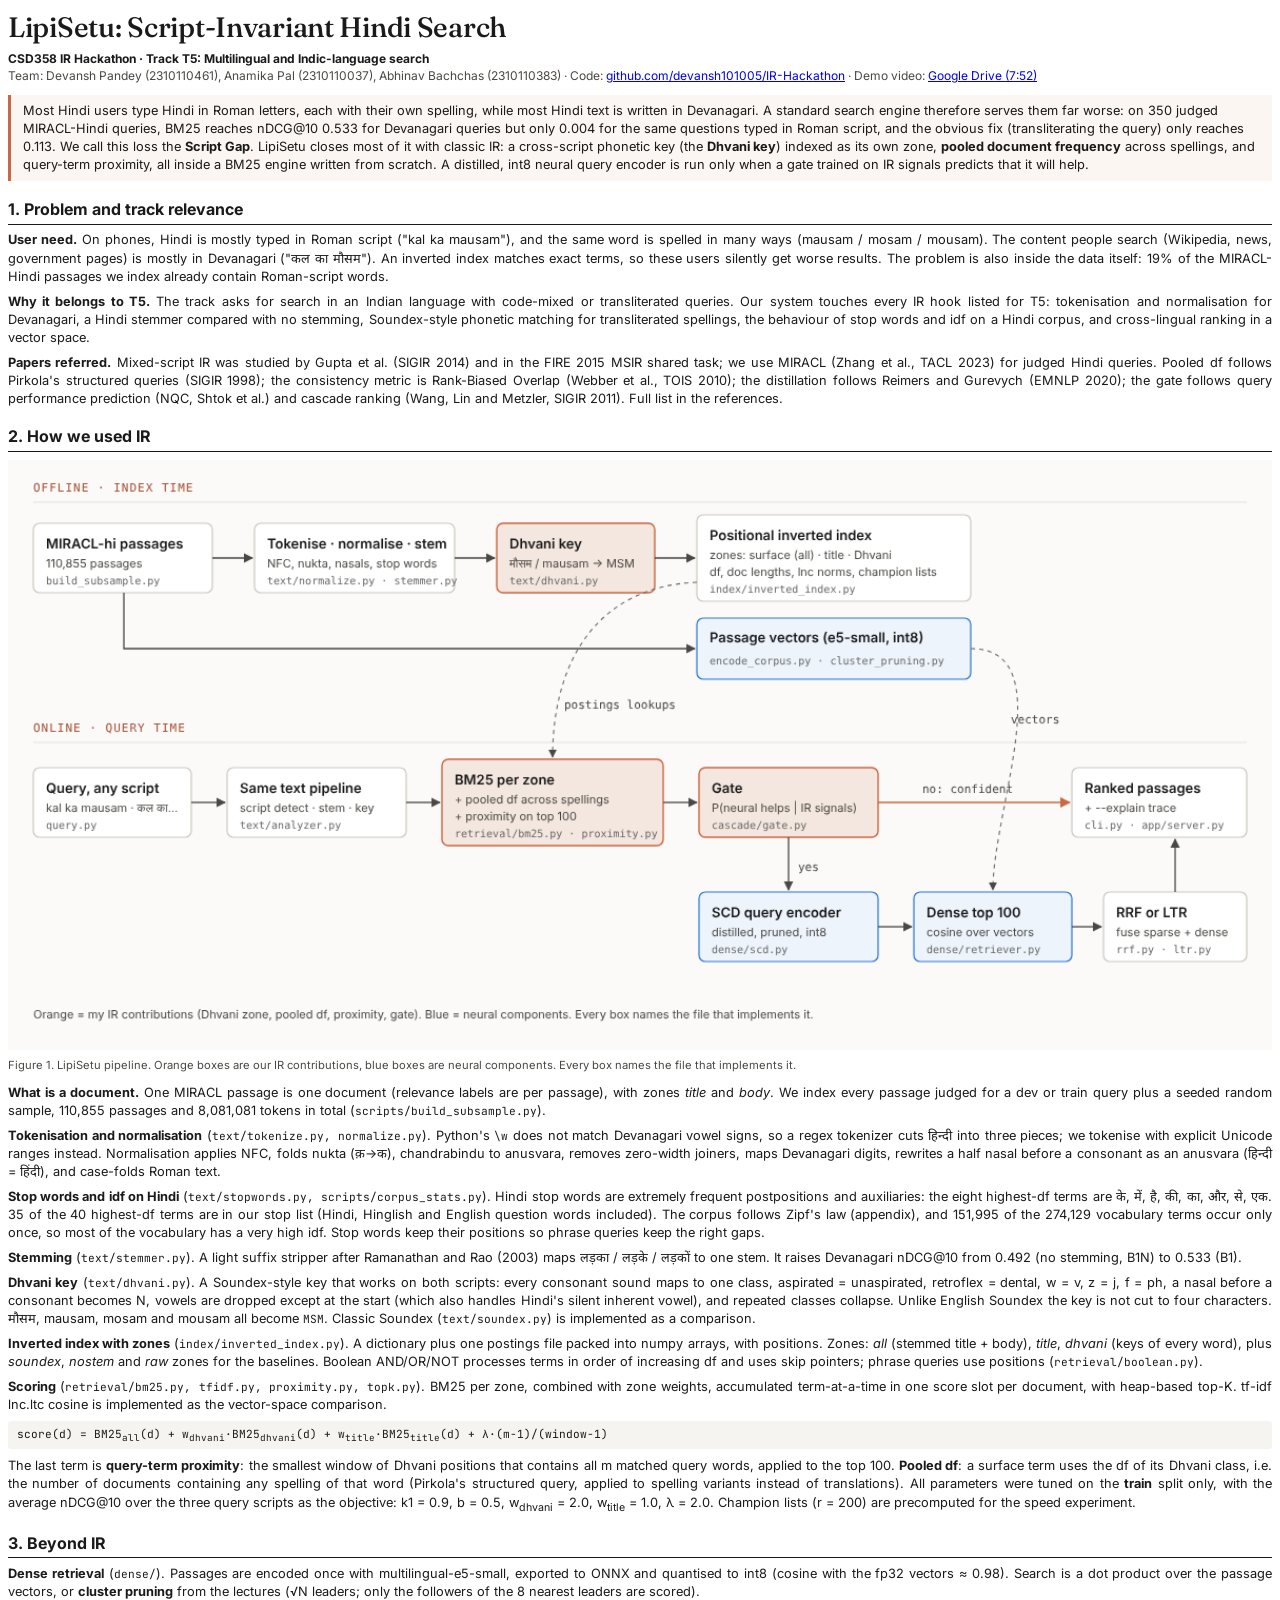
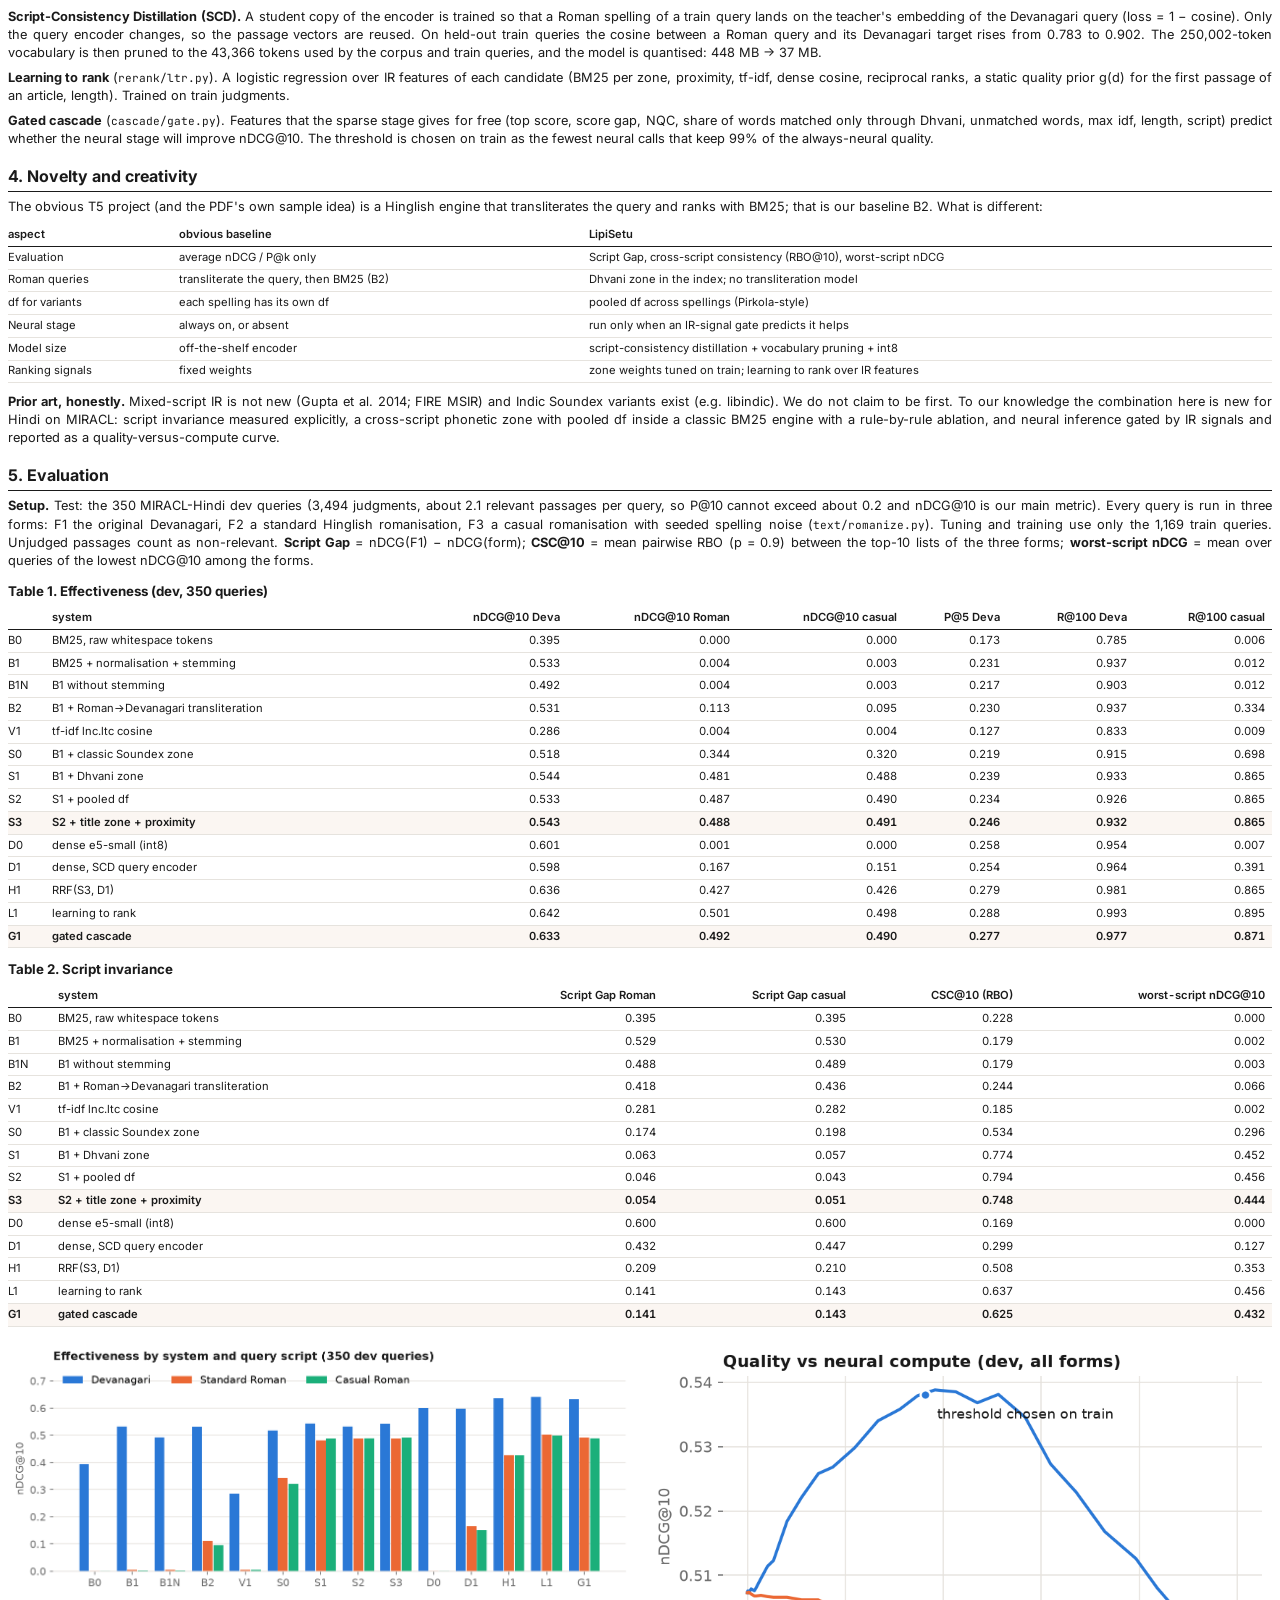
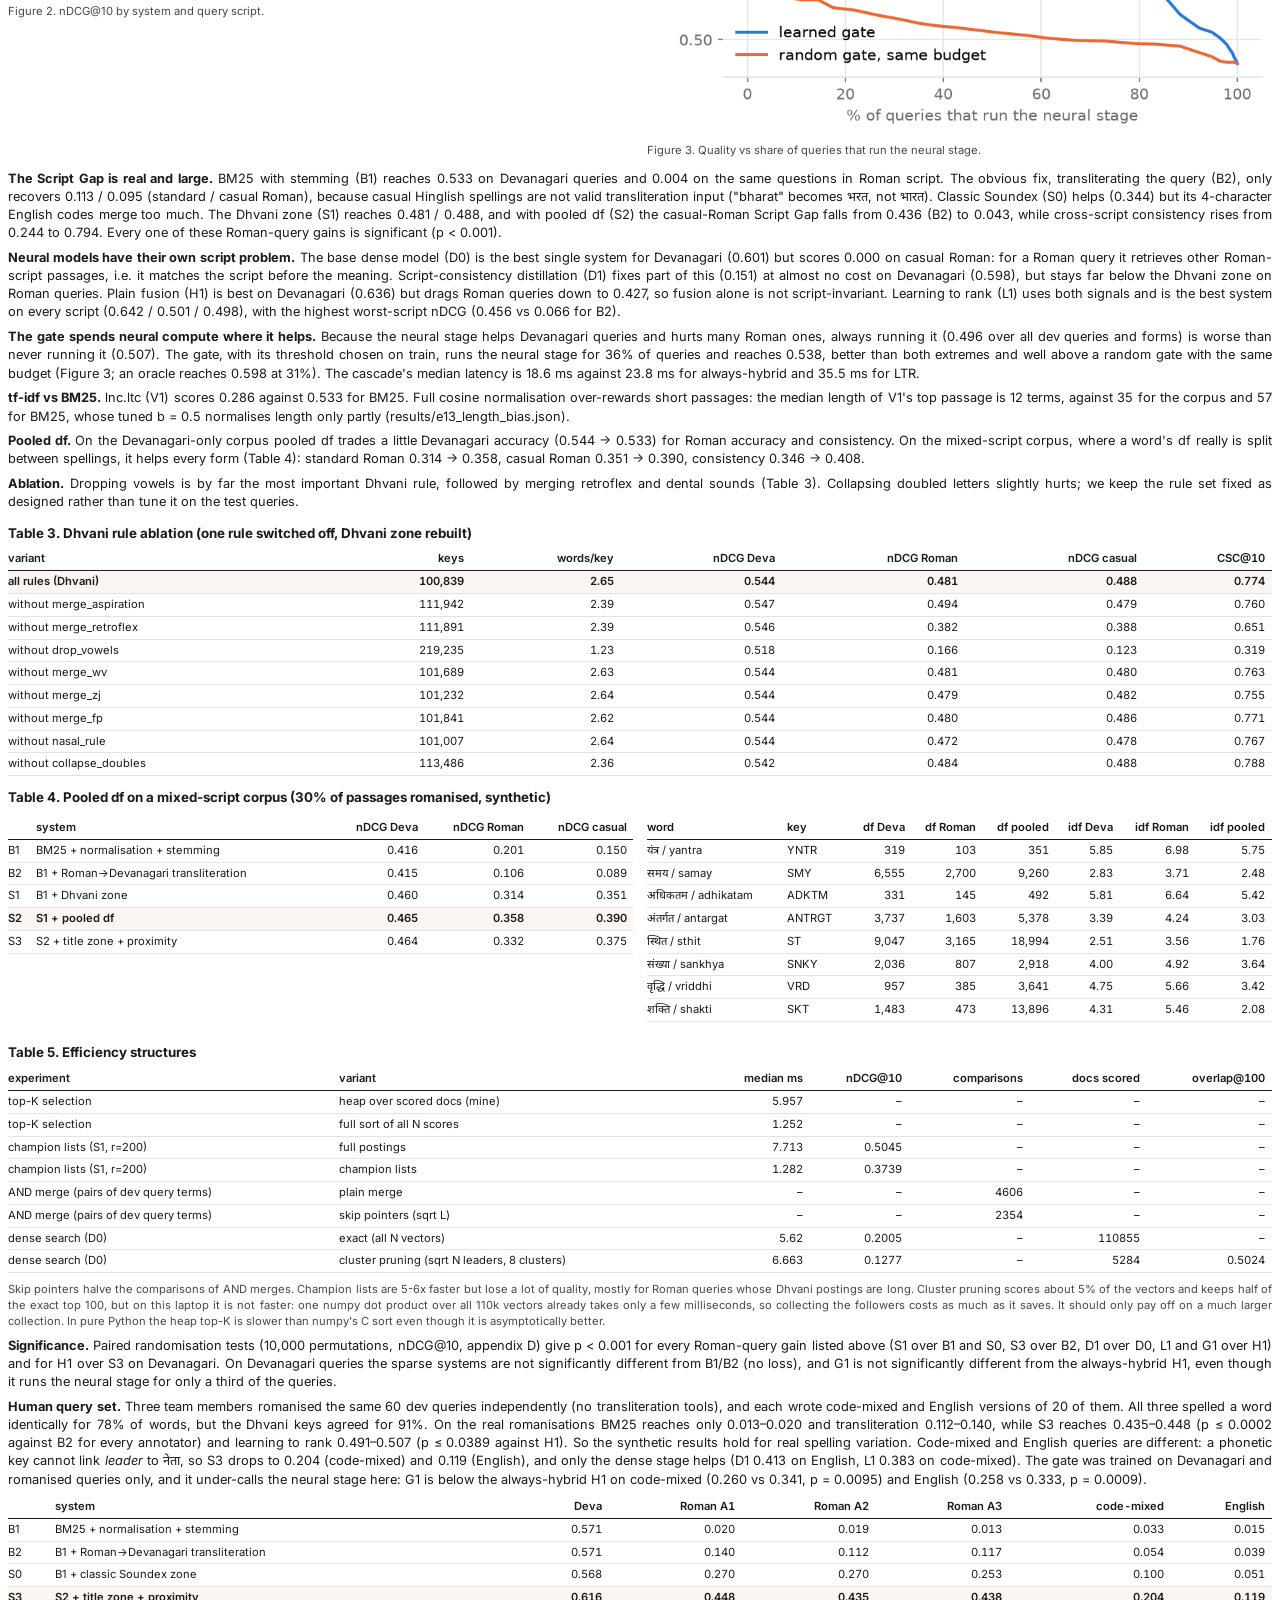
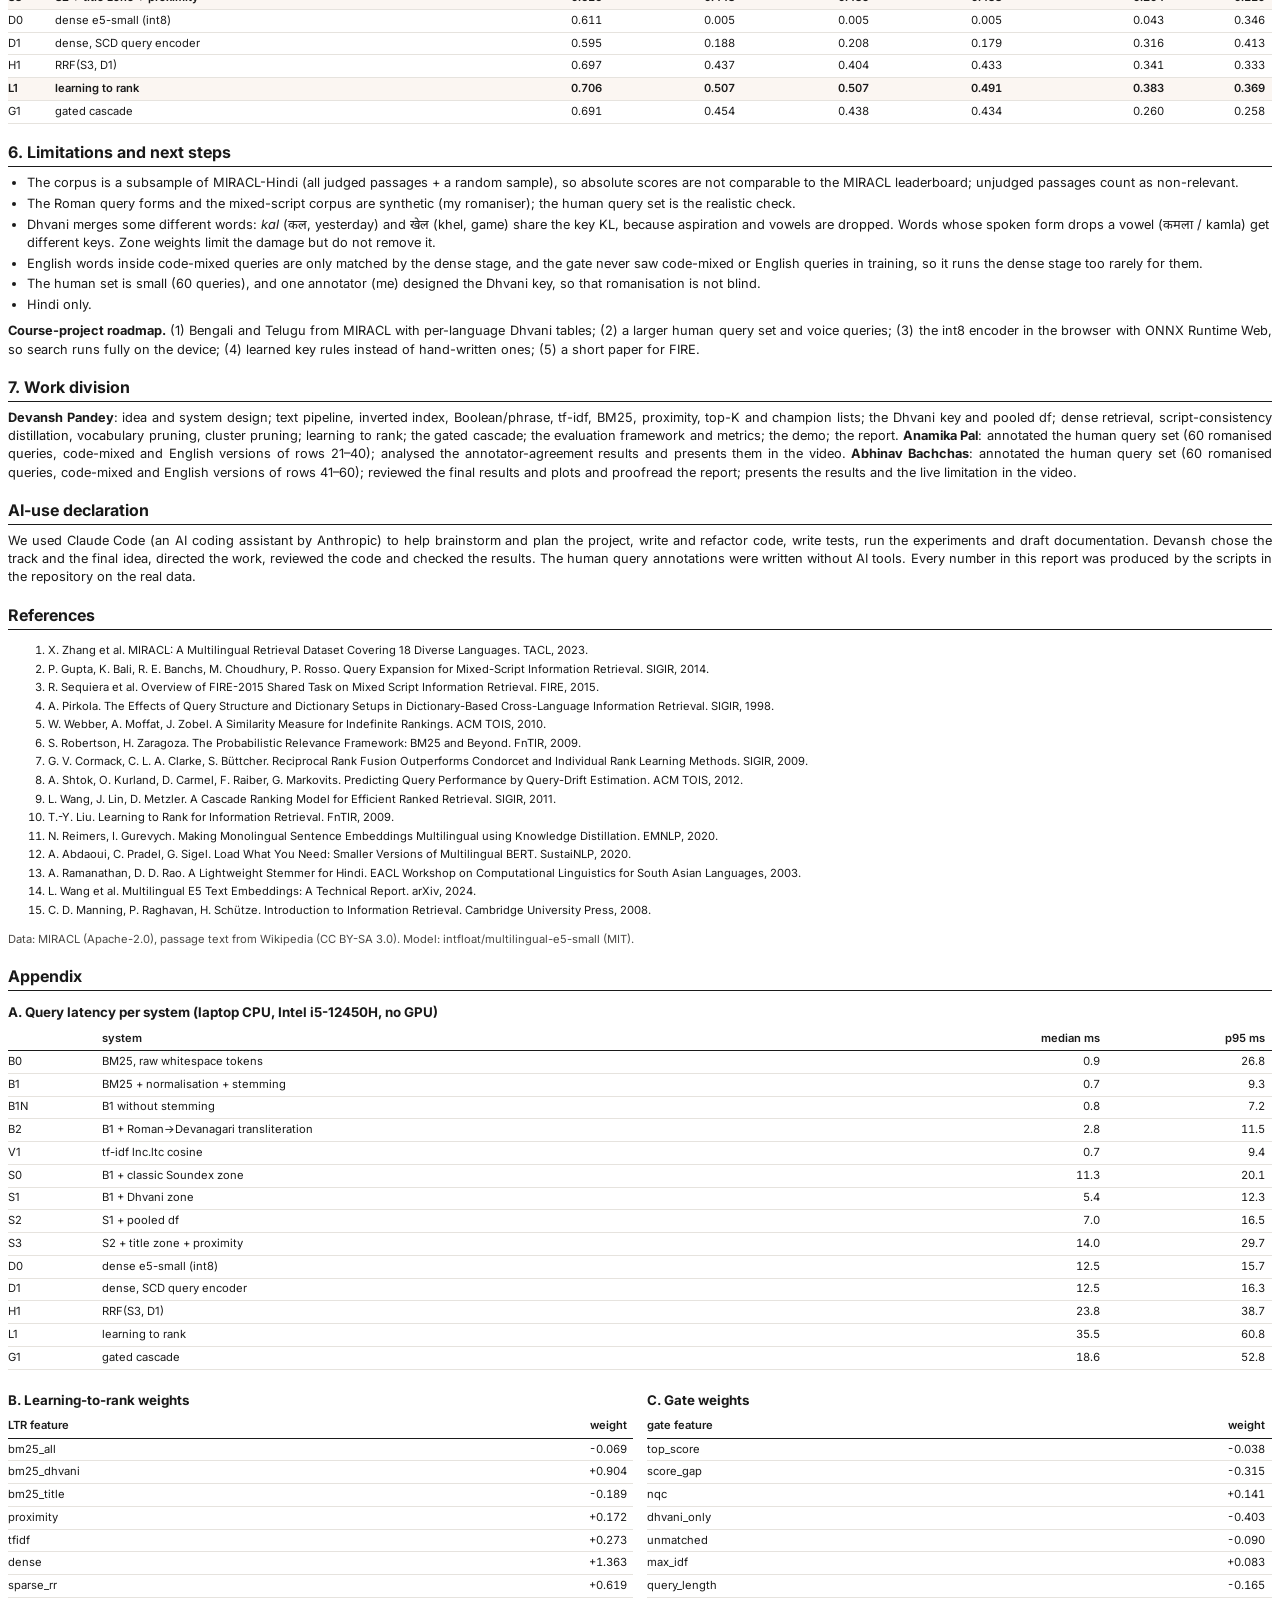
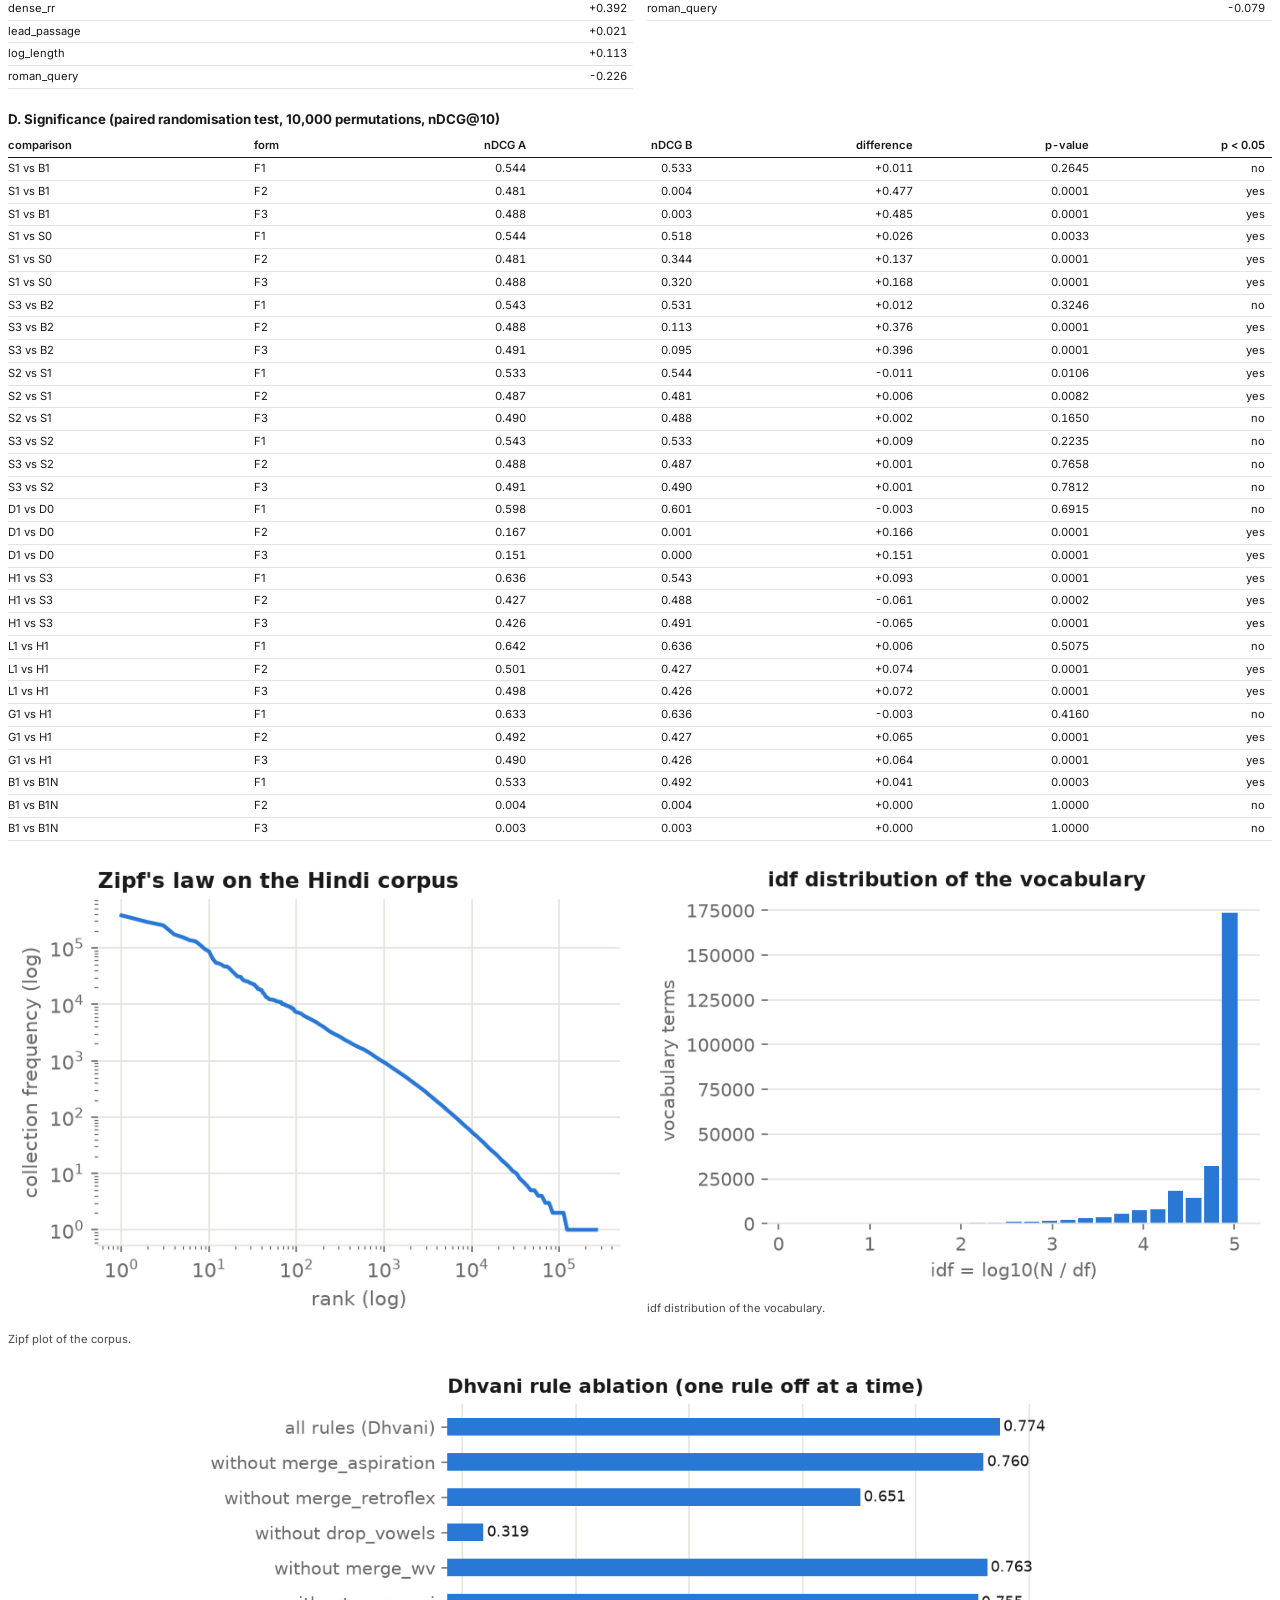
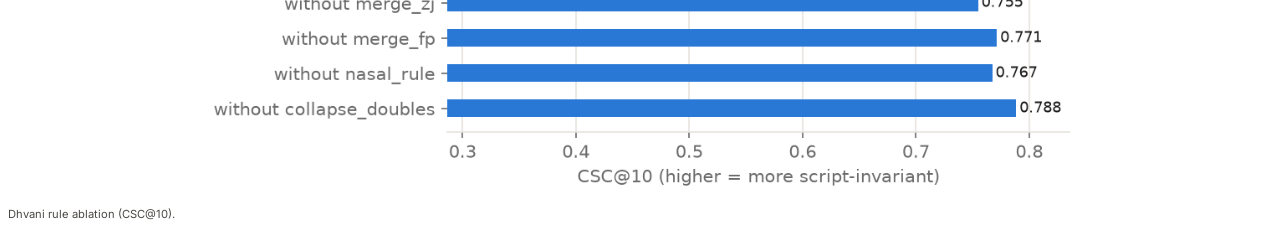
==== commit e29f639c: "Add demo video link; final report, README, work division and video script" ====
--- a/docs/report/report.html
+++ b/docs/report/report.html
@@ -25,4 +25,4 @@
 .refs li { font-size: 8.4pt; }
 .pb { page-break-before: always; }
 .small { font-size: 8.4pt; color: #4a4844; }
-</style></head><body><h1>LipiSetu: Script-Invariant Hindi Search</h1><div class="meta"><b>CSD358 IR Hackathon · Track T5: Multilingual and Indic-language search</b><br>Team: Devansh Pandey (2310110461), Anamika Pal (2310110037), Abhinav Bachchas (2310110383) · Code: <span class="mono">github.com/devansh101005/IR-Hackathon</span> · Demo video: <i>[unlisted link]</i></div><div class="abstract">Most Hindi users type Hindi in Roman letters, each with their own spelling, while most Hindi text is written in Devanagari. A standard search engine therefore serves them far worse: on 350 judged MIRACL-Hindi queries, BM25 reaches nDCG@10 0.533 for Devanagari queries but only 0.004 for the same questions typed in Roman script, and the obvious fix (transliterating the query) only reaches 0.113. We call this loss the <b>Script Gap</b>. LipiSetu closes most of it with classic IR: a cross-script phonetic key (the <b>Dhvani key</b>) indexed as its own zone, <b>pooled document frequency</b> across spellings, and query-term proximity, all inside a BM25 engine written from scratch. A distilled, int8 neural query encoder is run only when a gate trained on IR signals predicts that it will help.</div><h2>1. Problem and track relevance</h2><p><b>User need.</b> On phones, Hindi is mostly typed in Roman script ("kal ka mausam"), and the same word is spelled in many ways (mausam / mosam / mousam). The content people search (Wikipedia, news, government pages) is mostly in Devanagari ("कल का मौसम"). An inverted index matches exact terms, so these users silently get worse results. The problem is also inside the data itself: 19% of the MIRACL-Hindi passages we index already contain Roman-script words.</p><p><b>Why it belongs to T5.</b> The track asks for search in an Indian language with code-mixed or transliterated queries. Our system touches every IR hook listed for T5: tokenisation and normalisation for Devanagari, a Hindi stemmer compared with no stemming, Soundex-style phonetic matching for transliterated spellings, the behaviour of stop words and idf on a Hindi corpus, and cross-lingual ranking in a vector space.</p><p><b>Papers referred.</b> Mixed-script IR was studied by Gupta et al. (SIGIR 2014) and in the FIRE 2015 MSIR shared task; we use MIRACL (Zhang et al., TACL 2023) for judged Hindi queries. Pooled df follows Pirkola's structured queries (SIGIR 1998); the consistency metric is Rank-Biased Overlap (Webber et al., TOIS 2010); the distillation follows Reimers and Gurevych (EMNLP 2020); the gate follows query performance prediction (NQC, Shtok et al.) and cascade ranking (Wang, Lin and Metzler, SIGIR 2011). Full list in the references.</p><h2>2. How we used IR</h2><figure><img src="../pipeline.png" style="width:100%"><figcaption>Figure 1. LipiSetu pipeline. Orange boxes are our IR contributions, blue boxes are neural components. Every box names the file that implements it.</figcaption></figure><p><b>What is a document.</b> One MIRACL passage is one document (relevance labels are per passage), with zones <i>title</i> and <i>body</i>. We index every passage judged for a dev or train query plus a seeded random sample, 110,855 passages and 8,081,081 tokens in total (<span class="mono">scripts/build_subsample.py</span>).</p><p><b>Tokenisation and normalisation</b> (<span class="mono">text/tokenize.py, normalize.py</span>). Python's <span class="mono">\w</span> does not match Devanagari vowel signs, so a regex tokenizer cuts हिन्दी into three pieces; we tokenise with explicit Unicode ranges instead. Normalisation applies NFC, folds nukta (क़→क), chandrabindu to anusvara, removes zero-width joiners, maps Devanagari digits, rewrites a half nasal before a consonant as an anusvara (हिन्दी = हिंदी), and case-folds Roman text.</p><p><b>Stop words and idf on Hindi</b> (<span class="mono">text/stopwords.py, scripts/corpus_stats.py</span>). Hindi stop words are extremely frequent postpositions and auxiliaries: the eight highest-df terms are के, में, है, की, का, और, से, एक. 35 of the 40 highest-df terms are in our stop list (Hindi, Hinglish and English question words included). The corpus follows Zipf's law (appendix), and 151,995 of the 274,129 vocabulary terms occur only once, so most of the vocabulary has a very high idf. Stop words keep their positions so phrase queries keep the right gaps.</p><p><b>Stemming</b> (<span class="mono">text/stemmer.py</span>). A light suffix stripper after Ramanathan and Rao (2003) maps लड़का / लड़के / लड़कों to one stem. It raises Devanagari nDCG@10 from 0.492 (no stemming, B1N) to 0.533 (B1).</p><p><b>Dhvani key</b> (<span class="mono">text/dhvani.py</span>). A Soundex-style key that works on both scripts: every consonant sound maps to one class, aspirated = unaspirated, retroflex = dental, w = v, z = j, f = ph, a nasal before a consonant becomes N, vowels are dropped except at the start (which also handles Hindi's silent inherent vowel), and repeated classes collapse. Unlike English Soundex the key is not cut to four characters. मौसम, mausam, mosam and mousam all become <span class="mono">MSM</span>. Classic Soundex (<span class="mono">text/soundex.py</span>) is implemented as a comparison.</p><p><b>Inverted index with zones</b> (<span class="mono">index/inverted_index.py</span>). A dictionary plus one postings file packed into numpy arrays, with positions. Zones: <i>all</i> (stemmed title + body), <i>title</i>, <i>dhvani</i> (keys of every word), plus <i>soundex</i>, <i>nostem</i> and <i>raw</i> zones for the baselines. Boolean AND/OR/NOT processes terms in order of increasing df and uses skip pointers; phrase queries use positions (<span class="mono">retrieval/boolean.py</span>).</p><p><b>Scoring</b> (<span class="mono">retrieval/bm25.py, tfidf.py, proximity.py, topk.py</span>). BM25 per zone, combined with zone weights, accumulated term-at-a-time in one score slot per document, with heap-based top-K. tf-idf lnc.ltc cosine is implemented as the vector-space comparison.</p><div class="formula">score(d) = BM25<sub>all</sub>(d) + w<sub>dhvani</sub>·BM25<sub>dhvani</sub>(d) + w<sub>title</sub>·BM25<sub>title</sub>(d) + λ·(m−1)/(window−1)</div><p>The last term is <b>query-term proximity</b>: the smallest window of Dhvani positions that contains all m matched query words, applied to the top 100. <b>Pooled df</b>: a surface term uses the df of its Dhvani class, i.e. the number of documents containing any spelling of that word (Pirkola's structured query, applied to spelling variants instead of translations). All parameters were tuned on the <b>train</b> split only, with the average nDCG@10 over the three query scripts as the objective: k1 = 0.9, b = 0.5, w<sub>dhvani</sub> = 2.0, w<sub>title</sub> = 1.0, λ = 2.0. Champion lists (r = 200) are precomputed for the speed experiment.</p><h2>3. Beyond IR</h2><p><b>Dense retrieval</b> (<span class="mono">dense/</span>). Passages are encoded once with multilingual-e5-small, exported to ONNX and quantised to int8 (cosine with the fp32 vectors ≈ 0.98). Search is a dot product over the passage vectors, or <b>cluster pruning</b> from the lectures (√N leaders; only the followers of the 8 nearest leaders are scored).</p><p><b>Script-Consistency Distillation (SCD).</b> A student copy of the encoder is trained so that a Roman spelling of a train query lands on the teacher's embedding of the Devanagari query (loss = 1 − cosine). Only the query encoder changes, so the passage vectors are reused. On held-out train queries the cosine between a Roman query and its Devanagari target rises from 0.783 to 0.902. The 250,002-token vocabulary is then pruned to the 43,366 tokens used by the corpus and train queries, and the model is quantised: 448 MB → 37 MB.</p><p><b>Learning to rank</b> (<span class="mono">rerank/ltr.py</span>). A logistic regression over IR features of each candidate (BM25 per zone, proximity, tf-idf, dense cosine, reciprocal ranks, a static quality prior g(d) for the first passage of an article, length). Trained on train judgments.</p><p><b>Gated cascade</b> (<span class="mono">cascade/gate.py</span>). Features that the sparse stage gives for free (top score, score gap, NQC, share of words matched only through Dhvani, unmatched words, max idf, length, script) predict whether the neural stage will improve nDCG@10. The threshold is chosen on train as the fewest neural calls that keep 99% of the always-neural quality.</p><h2>4. Novelty and creativity</h2><p>The obvious T5 project (and the PDF's own sample idea) is a Hinglish engine that transliterates the query and ranks with BM25; that is our baseline B2. What is different:</p><table><thead><tr><th>aspect</th><th>obvious baseline</th><th>LipiSetu</th></tr></thead><tbody><tr><td>Evaluation</td><td>average nDCG / P@k only</td><td>Script Gap, cross-script consistency (RBO@10), worst-script nDCG</td></tr><tr><td>Roman queries</td><td>transliterate the query, then BM25 (B2)</td><td>Dhvani zone in the index; no transliteration model</td></tr><tr><td>df for variants</td><td>each spelling has its own df</td><td>pooled df across spellings (Pirkola-style)</td></tr><tr><td>Neural stage</td><td>always on, or absent</td><td>run only when an IR-signal gate predicts it helps</td></tr><tr><td>Model size</td><td>off-the-shelf encoder</td><td>script-consistency distillation + vocabulary pruning + int8</td></tr><tr><td>Ranking signals</td><td>fixed weights</td><td>zone weights tuned on train; learning to rank over IR features</td></tr></tbody></table><p><b>Prior art, honestly.</b> Mixed-script IR is not new (Gupta et al. 2014; FIRE MSIR) and Indic Soundex variants exist (e.g. libindic). We do not claim to be first. To our knowledge the combination here is new for Hindi on MIRACL: script invariance measured explicitly, a cross-script phonetic zone with pooled df inside a classic BM25 engine with a rule-by-rule ablation, and neural inference gated by IR signals and reported as a quality-versus-compute curve.</p><h2>5. Evaluation</h2><p><b>Setup.</b> Test: the 350 MIRACL-Hindi dev queries (3,494 judgments, about 2.1 relevant passages per query, so P@10 cannot exceed about 0.2 and nDCG@10 is our main metric). Every query is run in three forms: F1 the original Devanagari, F2 a standard Hinglish romanisation, F3 a casual romanisation with seeded spelling noise (<span class="mono">text/romanize.py</span>). Tuning and training use only the 1,169 train queries. Unjudged passages count as non-relevant. <b>Script Gap</b> = nDCG(F1) − nDCG(form); <b>CSC@10</b> = mean pairwise RBO (p = 0.9) between the top-10 lists of the three forms; <b>worst-script nDCG</b> = mean over queries of the lowest nDCG@10 among the forms.</p><h3>Table 1. Effectiveness (dev, 350 queries)</h3><table><thead><tr><th class=""></th><th class="">system</th><th class="num">nDCG@10 Deva</th><th class="num">nDCG@10 Roman</th><th class="num">nDCG@10 casual</th><th class="num">P@5 Deva</th><th class="num">R@100 Deva</th><th class="num">R@100 casual</th></tr></thead><tbody><tr><td class="">B0</td><td class="">BM25, raw whitespace tokens</td><td class="num">0.395</td><td class="num">0.000</td><td class="num">0.000</td><td class="num">0.173</td><td class="num">0.785</td><td class="num">0.006</td></tr><tr><td class="">B1</td><td class="">BM25 + normalisation + stemming</td><td class="num">0.533</td><td class="num">0.004</td><td class="num">0.003</td><td class="num">0.231</td><td class="num">0.937</td><td class="num">0.012</td></tr><tr><td class="">B1N</td><td class="">B1 without stemming</td><td class="num">0.492</td><td class="num">0.004</td><td class="num">0.003</td><td class="num">0.217</td><td class="num">0.903</td><td class="num">0.012</td></tr><tr><td class="">B2</td><td class="">B1 + Roman→Devanagari transliteration</td><td class="num">0.531</td><td class="num">0.113</td><td class="num">0.095</td><td class="num">0.230</td><td class="num">0.937</td><td class="num">0.334</td></tr><tr><td class="">V1</td><td class="">tf-idf lnc.ltc cosine</td><td class="num">0.286</td><td class="num">0.004</td><td class="num">0.004</td><td class="num">0.127</td><td class="num">0.833</td><td class="num">0.009</td></tr><tr><td class="">S0</td><td class="">B1 + classic Soundex zone</td><td class="num">0.518</td><td class="num">0.344</td><td class="num">0.320</td><td class="num">0.219</td><td class="num">0.915</td><td class="num">0.698</td></tr><tr><td class="">S1</td><td class="">B1 + Dhvani zone</td><td class="num">0.544</td><td class="num">0.481</td><td class="num">0.488</td><td class="num">0.239</td><td class="num">0.933</td><td class="num">0.865</td></tr><tr><td class="">S2</td><td class="">S1 + pooled df</td><td class="num">0.533</td><td class="num">0.487</td><td class="num">0.490</td><td class="num">0.234</td><td class="num">0.926</td><td class="num">0.865</td></tr><tr class="hl"><td class="">S3</td><td class="">S2 + title zone + proximity</td><td class="num">0.543</td><td class="num">0.488</td><td class="num">0.491</td><td class="num">0.246</td><td class="num">0.932</td><td class="num">0.865</td></tr><tr><td class="">D0</td><td class="">dense e5-small (int8)</td><td class="num">0.601</td><td class="num">0.001</td><td class="num">0.000</td><td class="num">0.258</td><td class="num">0.954</td><td class="num">0.007</td></tr><tr><td class="">D1</td><td class="">dense, SCD query encoder</td><td class="num">0.598</td><td class="num">0.167</td><td class="num">0.151</td><td class="num">0.254</td><td class="num">0.964</td><td class="num">0.391</td></tr><tr><td class="">H1</td><td class="">RRF(S3, D1)</td><td class="num">0.636</td><td class="num">0.427</td><td class="num">0.426</td><td class="num">0.279</td><td class="num">0.981</td><td class="num">0.865</td></tr><tr><td class="">L1</td><td class="">learning to rank</td><td class="num">0.642</td><td class="num">0.501</td><td class="num">0.498</td><td class="num">0.288</td><td class="num">0.993</td><td class="num">0.895</td></tr><tr class="hl"><td class="">G1</td><td class="">gated cascade</td><td class="num">0.633</td><td class="num">0.492</td><td class="num">0.490</td><td class="num">0.277</td><td class="num">0.977</td><td class="num">0.871</td></tr></tbody></table><h3>Table 2. Script invariance</h3><table><thead><tr><th class=""></th><th class="">system</th><th class="num">Script Gap Roman</th><th class="num">Script Gap casual</th><th class="num">CSC@10 (RBO)</th><th class="num">worst-script nDCG@10</th></tr></thead><tbody><tr><td class="">B0</td><td class="">BM25, raw whitespace tokens</td><td class="num">0.395</td><td class="num">0.395</td><td class="num">0.228</td><td class="num">0.000</td></tr><tr><td class="">B1</td><td class="">BM25 + normalisation + stemming</td><td class="num">0.529</td><td class="num">0.530</td><td class="num">0.179</td><td class="num">0.002</td></tr><tr><td class="">B1N</td><td class="">B1 without stemming</td><td class="num">0.488</td><td class="num">0.489</td><td class="num">0.179</td><td class="num">0.003</td></tr><tr><td class="">B2</td><td class="">B1 + Roman→Devanagari transliteration</td><td class="num">0.418</td><td class="num">0.436</td><td class="num">0.244</td><td class="num">0.066</td></tr><tr><td class="">V1</td><td class="">tf-idf lnc.ltc cosine</td><td class="num">0.281</td><td class="num">0.282</td><td class="num">0.185</td><td class="num">0.002</td></tr><tr><td class="">S0</td><td class="">B1 + classic Soundex zone</td><td class="num">0.174</td><td class="num">0.198</td><td class="num">0.534</td><td class="num">0.296</td></tr><tr><td class="">S1</td><td class="">B1 + Dhvani zone</td><td class="num">0.063</td><td class="num">0.057</td><td class="num">0.774</td><td class="num">0.452</td></tr><tr><td class="">S2</td><td class="">S1 + pooled df</td><td class="num">0.046</td><td class="num">0.043</td><td class="num">0.794</td><td class="num">0.456</td></tr><tr class="hl"><td class="">S3</td><td class="">S2 + title zone + proximity</td><td class="num">0.054</td><td class="num">0.051</td><td class="num">0.748</td><td class="num">0.444</td></tr><tr><td class="">D0</td><td class="">dense e5-small (int8)</td><td class="num">0.600</td><td class="num">0.600</td><td class="num">0.169</td><td class="num">0.000</td></tr><tr><td class="">D1</td><td class="">dense, SCD query encoder</td><td class="num">0.432</td><td class="num">0.447</td><td class="num">0.299</td><td class="num">0.127</td></tr><tr><td class="">H1</td><td class="">RRF(S3, D1)</td><td class="num">0.209</td><td class="num">0.210</td><td class="num">0.508</td><td class="num">0.353</td></tr><tr><td class="">L1</td><td class="">learning to rank</td><td class="num">0.141</td><td class="num">0.143</td><td class="num">0.637</td><td class="num">0.456</td></tr><tr class="hl"><td class="">G1</td><td class="">gated cascade</td><td class="num">0.141</td><td class="num">0.143</td><td class="num">0.625</td><td class="num">0.432</td></tr></tbody></table><div class="two"><figure><img src="../../results/fig_ndcg_by_system.png" style="width:100%"><figcaption>Figure 2. nDCG@10 by system and query script.</figcaption></figure><figure><img src="../../results/fig_budget_curve.png" style="width:100%"><figcaption>Figure 3. Quality vs share of queries that run the neural stage.</figcaption></figure></div><p><b>The Script Gap is real and large.</b> BM25 with stemming (B1) reaches 0.533 on Devanagari queries and 0.004 on the same questions in Roman script. The obvious fix, transliterating the query (B2), only recovers 0.113 / 0.095 (standard / casual Roman), because casual Hinglish spellings are not valid transliteration input ("bharat" becomes भरत, not भारत). Classic Soundex (S0) helps (0.344) but its 4-character English codes merge too much. The Dhvani zone (S1) reaches 0.481 / 0.488, and with pooled df (S2) the casual-Roman Script Gap falls from 0.436 (B2) to 0.043, while cross-script consistency rises from 0.244 to 0.794. Every one of these Roman-query gains is significant (p &lt; 0.001).</p><p><b>Neural models have their own script problem.</b> The base dense model (D0) is the best single system for Devanagari (0.601) but scores 0.000 on casual Roman: for a Roman query it retrieves other Roman-script passages, i.e. it matches the script before the meaning. Script-consistency distillation (D1) fixes part of this (0.151) at almost no cost on Devanagari (0.598), but stays far below the Dhvani zone on Roman queries. Plain fusion (H1) is best on Devanagari (0.636) but drags Roman queries down to 0.427, so fusion alone is not script-invariant. Learning to rank (L1) uses both signals and is the best system on every script (0.642 / 0.501 / 0.498), with the highest worst-script nDCG (0.456 vs 0.066 for B2).</p><p><b>The gate spends neural compute where it helps.</b> Because the neural stage helps Devanagari queries and hurts many Roman ones, always running it (0.496 over all dev queries and forms) is worse than never running it (0.507). The gate, with its threshold chosen on train, runs the neural stage for 36% of queries and reaches 0.538, better than both extremes and well above a random gate with the same budget (Figure 3; an oracle reaches 0.598 at 31%). The cascade's median latency is 18.6 ms against 23.8 ms for always-hybrid and 35.5 ms for LTR.</p><p><b>tf-idf vs BM25.</b> lnc.ltc (V1) scores 0.286 against 0.533 for BM25. Full cosine normalisation over-rewards short passages: the median length of V1's top passage is 12 terms, against 35 for the corpus and 57 for BM25, whose tuned b = 0.5 normalises length only partly (results/e13_length_bias.json).</p><p><b>Pooled df.</b> On the Devanagari-only corpus pooled df trades a little Devanagari accuracy (0.544 → 0.533) for Roman accuracy and consistency. On the mixed-script corpus, where a word's df really is split between spellings, it helps every form (Table 4): standard Roman 0.314 → 0.358, casual Roman 0.351 → 0.390, consistency 0.346 → 0.408.</p><p><b>Ablation.</b> Dropping vowels is by far the most important Dhvani rule, followed by merging retroflex and dental sounds (Table 3). Collapsing doubled letters slightly hurts; we keep the rule set fixed as designed rather than tune it on the test queries.</p><h3>Table 3. Dhvani rule ablation (one rule switched off, Dhvani zone rebuilt)</h3><table><thead><tr><th class="">variant</th><th class="num">keys</th><th class="num">words/key</th><th class="num">nDCG Deva</th><th class="num">nDCG Roman</th><th class="num">nDCG casual</th><th class="num">CSC@10</th></tr></thead><tbody><tr class="hl"><td class="">all rules (Dhvani)</td><td class="num">100,839</td><td class="num">2.65</td><td class="num">0.544</td><td class="num">0.481</td><td class="num">0.488</td><td class="num">0.774</td></tr><tr><td class="">without merge_aspiration</td><td class="num">111,942</td><td class="num">2.39</td><td class="num">0.547</td><td class="num">0.494</td><td class="num">0.479</td><td class="num">0.760</td></tr><tr><td class="">without merge_retroflex</td><td class="num">111,891</td><td class="num">2.39</td><td class="num">0.546</td><td class="num">0.382</td><td class="num">0.388</td><td class="num">0.651</td></tr><tr><td class="">without drop_vowels</td><td class="num">219,235</td><td class="num">1.23</td><td class="num">0.518</td><td class="num">0.166</td><td class="num">0.123</td><td class="num">0.319</td></tr><tr><td class="">without merge_wv</td><td class="num">101,689</td><td class="num">2.63</td><td class="num">0.544</td><td class="num">0.481</td><td class="num">0.480</td><td class="num">0.763</td></tr><tr><td class="">without merge_zj</td><td class="num">101,232</td><td class="num">2.64</td><td class="num">0.544</td><td class="num">0.479</td><td class="num">0.482</td><td class="num">0.755</td></tr><tr><td class="">without merge_fp</td><td class="num">101,841</td><td class="num">2.62</td><td class="num">0.544</td><td class="num">0.480</td><td class="num">0.486</td><td class="num">0.771</td></tr><tr><td class="">without nasal_rule</td><td class="num">101,007</td><td class="num">2.64</td><td class="num">0.544</td><td class="num">0.472</td><td class="num">0.478</td><td class="num">0.767</td></tr><tr><td class="">without collapse_doubles</td><td class="num">113,486</td><td class="num">2.36</td><td class="num">0.542</td><td class="num">0.484</td><td class="num">0.488</td><td class="num">0.788</td></tr></tbody></table><h3>Table 4. Pooled df on a mixed-script corpus (30% of passages romanised, synthetic)</h3><div class="two"><div><table><thead><tr><th class=""></th><th class="">system</th><th class="num">nDCG Deva</th><th class="num">nDCG Roman</th><th class="num">nDCG casual</th></tr></thead><tbody><tr><td class="">B1</td><td class="">BM25 + normalisation + stemming</td><td class="num">0.416</td><td class="num">0.201</td><td class="num">0.150</td></tr><tr><td class="">B2</td><td class="">B1 + Roman→Devanagari transliteration</td><td class="num">0.415</td><td class="num">0.106</td><td class="num">0.089</td></tr><tr><td class="">S1</td><td class="">B1 + Dhvani zone</td><td class="num">0.460</td><td class="num">0.314</td><td class="num">0.351</td></tr><tr class="hl"><td class="">S2</td><td class="">S1 + pooled df</td><td class="num">0.465</td><td class="num">0.358</td><td class="num">0.390</td></tr><tr><td class="">S3</td><td class="">S2 + title zone + proximity</td><td class="num">0.464</td><td class="num">0.332</td><td class="num">0.375</td></tr></tbody></table></div><div><table><thead><tr><th class="">word</th><th class="">key</th><th class="num">df Deva</th><th class="num">df Roman</th><th class="num">df pooled</th><th class="num">idf Deva</th><th class="num">idf Roman</th><th class="num">idf pooled</th></tr></thead><tbody><tr><td class=""><span lang="hi">यंत्र</span> / yantra</td><td class="">YNTR</td><td class="num">319</td><td class="num">103</td><td class="num">351</td><td class="num">5.85</td><td class="num">6.98</td><td class="num">5.75</td></tr><tr><td class=""><span lang="hi">समय</span> / samay</td><td class="">SMY</td><td class="num">6,555</td><td class="num">2,700</td><td class="num">9,260</td><td class="num">2.83</td><td class="num">3.71</td><td class="num">2.48</td></tr><tr><td class=""><span lang="hi">अधिकतम</span> / adhikatam</td><td class="">ADKTM</td><td class="num">331</td><td class="num">145</td><td class="num">492</td><td class="num">5.81</td><td class="num">6.64</td><td class="num">5.42</td></tr><tr><td class=""><span lang="hi">अंतर्गत</span> / antargat</td><td class="">ANTRGT</td><td class="num">3,737</td><td class="num">1,603</td><td class="num">5,378</td><td class="num">3.39</td><td class="num">4.24</td><td class="num">3.03</td></tr><tr><td class=""><span lang="hi">स्थित</span> / sthit</td><td class="">ST</td><td class="num">9,047</td><td class="num">3,165</td><td class="num">18,994</td><td class="num">2.51</td><td class="num">3.56</td><td class="num">1.76</td></tr><tr><td class=""><span lang="hi">संख्या</span> / sankhya</td><td class="">SNKY</td><td class="num">2,036</td><td class="num">807</td><td class="num">2,918</td><td class="num">4.00</td><td class="num">4.92</td><td class="num">3.64</td></tr><tr><td class=""><span lang="hi">वृद्धि</span> / vriddhi</td><td class="">VRD</td><td class="num">957</td><td class="num">385</td><td class="num">3,641</td><td class="num">4.75</td><td class="num">5.66</td><td class="num">3.42</td></tr><tr><td class=""><span lang="hi">शक्ति</span> / shakti</td><td class="">SKT</td><td class="num">1,483</td><td class="num">473</td><td class="num">13,896</td><td class="num">4.31</td><td class="num">5.46</td><td class="num">2.08</td></tr></tbody></table></div></div><h3>Table 5. Efficiency structures</h3><table><thead><tr><th class="">experiment</th><th class="">variant</th><th class="num">median ms</th><th class="num">nDCG@10</th><th class="num">comparisons</th><th class="num">docs scored</th><th class="num">overlap@100</th></tr></thead><tbody><tr><td class="">top-K selection</td><td class="">heap over scored docs (mine)</td><td class="num">5.957</td><td class="num">–</td><td class="num">–</td><td class="num">–</td><td class="num">–</td></tr><tr><td class="">top-K selection</td><td class="">full sort of all N scores</td><td class="num">1.252</td><td class="num">–</td><td class="num">–</td><td class="num">–</td><td class="num">–</td></tr><tr><td class="">champion lists (S1, r=200)</td><td class="">full postings</td><td class="num">7.713</td><td class="num">0.5045</td><td class="num">–</td><td class="num">–</td><td class="num">–</td></tr><tr><td class="">champion lists (S1, r=200)</td><td class="">champion lists</td><td class="num">1.282</td><td class="num">0.3739</td><td class="num">–</td><td class="num">–</td><td class="num">–</td></tr><tr><td class="">AND merge (pairs of dev query terms)</td><td class="">plain merge</td><td class="num">–</td><td class="num">–</td><td class="num">4606</td><td class="num">–</td><td class="num">–</td></tr><tr><td class="">AND merge (pairs of dev query terms)</td><td class="">skip pointers (sqrt L)</td><td class="num">–</td><td class="num">–</td><td class="num">2354</td><td class="num">–</td><td class="num">–</td></tr><tr><td class="">dense search (D0)</td><td class="">exact (all N vectors)</td><td class="num">5.62</td><td class="num">0.2005</td><td class="num">–</td><td class="num">110855</td><td class="num">–</td></tr><tr><td class="">dense search (D0)</td><td class="">cluster pruning (sqrt N leaders, 8 clusters)</td><td class="num">6.663</td><td class="num">0.1277</td><td class="num">–</td><td class="num">5284</td><td class="num">0.5024</td></tr></tbody></table><p class="small">Skip pointers halve the comparisons of AND merges. Champion lists are 5-6x faster but lose a lot of quality, mostly for Roman queries whose Dhvani postings are long. Cluster pruning scores about 5% of the vectors and keeps half of the exact top 100, but on this laptop it is not faster: one numpy dot product over all 110k vectors already takes only a few milliseconds, so collecting the followers costs as much as it saves. It should only pay off on a much larger collection. In pure Python the heap top-K is slower than numpy's C sort even though it is asymptotically better.</p><p><b>Significance.</b> Paired randomisation tests (10,000 permutations, nDCG@10, appendix D) give p &lt; 0.001 for every Roman-query gain listed above (S1 over B1 and S0, S3 over B2, D1 over D0, L1 and G1 over H1) and for H1 over S3 on Devanagari. On Devanagari queries the sparse systems are not significantly different from B1/B2 (no loss), and G1 is not significantly different from the always-hybrid H1, even though it runs the neural stage for only a third of the queries.</p><p><b>Human query set.</b> Three team members romanised the same 60 dev queries independently (no transliteration tools), and each wrote code-mixed and English versions of 20 of them. All three spelled a word identically for 78% of words, but the Dhvani keys agreed for 91%. On the real romanisations BM25 reaches only 0.013–0.020 and transliteration 0.112–0.140, while S3 reaches 0.435–0.448 (p ≤ 0.0002 against B2 for every annotator) and learning to rank 0.491–0.507 (p ≤ 0.0389 against H1). So the synthetic results hold for real spelling variation. Code-mixed and English queries are different: a phonetic key cannot link <i>leader</i> to नेता, so S3 drops to 0.204 (code-mixed) and 0.119 (English), and only the dense stage helps (D1 0.413 on English, L1 0.383 on code-mixed). The gate was trained on Devanagari and romanised queries only, and it under-calls the neural stage here: G1 is below the always-hybrid H1 on code-mixed (0.260 vs 0.341, p = 0.0095) and English (0.258 vs 0.333, p = 0.0009).</p><table><thead><tr><th class=""></th><th class="">system</th><th class="num">Deva</th><th class="num">Roman A1</th><th class="num">Roman A2</th><th class="num">Roman A3</th><th class="num">code-mixed</th><th class="num">English</th></tr></thead><tbody><tr><td class="">B1</td><td class="">BM25 + normalisation + stemming</td><td class="num">0.571</td><td class="num">0.020</td><td class="num">0.019</td><td class="num">0.013</td><td class="num">0.033</td><td class="num">0.015</td></tr><tr><td class="">B2</td><td class="">B1 + Roman→Devanagari transliteration</td><td class="num">0.571</td><td class="num">0.140</td><td class="num">0.112</td><td class="num">0.117</td><td class="num">0.054</td><td class="num">0.039</td></tr><tr><td class="">S0</td><td class="">B1 + classic Soundex zone</td><td class="num">0.568</td><td class="num">0.270</td><td class="num">0.270</td><td class="num">0.253</td><td class="num">0.100</td><td class="num">0.051</td></tr><tr class="hl"><td class="">S3</td><td class="">S2 + title zone + proximity</td><td class="num">0.616</td><td class="num">0.448</td><td class="num">0.435</td><td class="num">0.438</td><td class="num">0.204</td><td class="num">0.119</td></tr><tr><td class="">D0</td><td class="">dense e5-small (int8)</td><td class="num">0.611</td><td class="num">0.005</td><td class="num">0.005</td><td class="num">0.005</td><td class="num">0.043</td><td class="num">0.346</td></tr><tr><td class="">D1</td><td class="">dense, SCD query encoder</td><td class="num">0.595</td><td class="num">0.188</td><td class="num">0.208</td><td class="num">0.179</td><td class="num">0.316</td><td class="num">0.413</td></tr><tr><td class="">H1</td><td class="">RRF(S3, D1)</td><td class="num">0.697</td><td class="num">0.437</td><td class="num">0.404</td><td class="num">0.433</td><td class="num">0.341</td><td class="num">0.333</td></tr><tr class="hl"><td class="">L1</td><td class="">learning to rank</td><td class="num">0.706</td><td class="num">0.507</td><td class="num">0.507</td><td class="num">0.491</td><td class="num">0.383</td><td class="num">0.369</td></tr><tr><td class="">G1</td><td class="">gated cascade</td><td class="num">0.691</td><td class="num">0.454</td><td class="num">0.438</td><td class="num">0.434</td><td class="num">0.260</td><td class="num">0.258</td></tr></tbody></table><h2>6. Limitations and next steps</h2><ul><li>The corpus is a subsample of MIRACL-Hindi (all judged passages + a random sample), so absolute scores are not comparable to the MIRACL leaderboard; unjudged passages count as non-relevant.</li><li>The Roman query forms and the mixed-script corpus are synthetic (my romaniser); the human query set is the realistic check.</li><li>Dhvani merges some different words: <i>kal</i> (कल, yesterday) and खेल (khel, game) share the key KL, because aspiration and vowels are dropped. Words whose spoken form drops a vowel (कमला / kamla) get different keys. Zone weights limit the damage but do not remove it.</li><li>English words inside code-mixed queries are only matched by the dense stage, and the gate never saw code-mixed or English queries in training, so it runs the dense stage too rarely for them.</li><li>The human set is small (60 queries), and one annotator (me) designed the Dhvani key, so that romanisation is not blind.</li><li>Hindi only.</li></ul><p><b>Course-project roadmap.</b> (1) Bengali and Telugu from MIRACL with per-language Dhvani tables; (2) a larger human query set and voice queries; (3) the int8 encoder in the browser with ONNX Runtime Web, so search runs fully on the device; (4) learned key rules instead of hand-written ones; (5) a short paper for FIRE.</p><h2>7. Work division</h2><p><b>Devansh Pandey</b>: idea and system design; text pipeline, inverted index, Boolean/phrase, tf-idf, BM25, proximity, top-K and champion lists; the Dhvani key and pooled df; dense retrieval, script-consistency distillation, vocabulary pruning, cluster pruning; learning to rank; the gated cascade; the evaluation framework and metrics; the demo; the report. <b>Anamika Pal</b>: annotated the human query set (60 romanised queries, code-mixed and English versions of rows 21–40); analysed the annotator-agreement results and presents them in the video. <b>Abhinav Bachchas</b>: annotated the human query set (60 romanised queries, code-mixed and English versions of rows 41–60); reviewed the final results and plots and proofread the report; presents the results and the live limitation in the video.</p><h2>AI-use declaration</h2><p>We used Claude Code (an AI coding assistant by Anthropic) to help brainstorm and plan the project, write and refactor code, write tests, run the experiments and draft documentation. Devansh chose the track and the final idea, directed the work, reviewed the code and checked the results. The human query annotations were written without AI tools. Every number in this report was produced by the scripts in the repository on the real data.</p><h2>References</h2><ol class="refs"><li>X. Zhang et al. MIRACL: A Multilingual Retrieval Dataset Covering 18 Diverse Languages. TACL, 2023.</li><li>P. Gupta, K. Bali, R. E. Banchs, M. Choudhury, P. Rosso. Query Expansion for Mixed-Script Information Retrieval. SIGIR, 2014.</li><li>R. Sequiera et al. Overview of FIRE-2015 Shared Task on Mixed Script Information Retrieval. FIRE, 2015.</li><li>A. Pirkola. The Effects of Query Structure and Dictionary Setups in Dictionary-Based Cross-Language Information Retrieval. SIGIR, 1998.</li><li>W. Webber, A. Moffat, J. Zobel. A Similarity Measure for Indefinite Rankings. ACM TOIS, 2010.</li><li>S. Robertson, H. Zaragoza. The Probabilistic Relevance Framework: BM25 and Beyond. FnTIR, 2009.</li><li>G. V. Cormack, C. L. A. Clarke, S. Büttcher. Reciprocal Rank Fusion Outperforms Condorcet and Individual Rank Learning Methods. SIGIR, 2009.</li><li>A. Shtok, O. Kurland, D. Carmel, F. Raiber, G. Markovits. Predicting Query Performance by Query-Drift Estimation. ACM TOIS, 2012.</li><li>L. Wang, J. Lin, D. Metzler. A Cascade Ranking Model for Efficient Ranked Retrieval. SIGIR, 2011.</li><li>T.-Y. Liu. Learning to Rank for Information Retrieval. FnTIR, 2009.</li><li>N. Reimers, I. Gurevych. Making Monolingual Sentence Embeddings Multilingual using Knowledge Distillation. EMNLP, 2020.</li><li>A. Abdaoui, C. Pradel, G. Sigel. Load What You Need: Smaller Versions of Multilingual BERT. SustaiNLP, 2020.</li><li>A. Ramanathan, D. D. Rao. A Lightweight Stemmer for Hindi. EACL Workshop on Computational Linguistics for South Asian Languages, 2003.</li><li>L. Wang et al. Multilingual E5 Text Embeddings: A Technical Report. arXiv, 2024.</li><li>C. D. Manning, P. Raghavan, H. Schütze. Introduction to Information Retrieval. Cambridge University Press, 2008.</li></ol><p class="small">Data: MIRACL (Apache-2.0), passage text from Wikipedia (CC BY-SA 3.0). Model: intfloat/multilingual-e5-small (MIT).</p><h2 class="pb">Appendix</h2><h3>A. Query latency per system (laptop CPU, Intel i5-12450H, no GPU)</h3><table><thead><tr><th class=""></th><th class="">system</th><th class="num">median ms</th><th class="num">p95 ms</th></tr></thead><tbody><tr><td class="">B0</td><td class="">BM25, raw whitespace tokens</td><td class="num">0.9</td><td class="num">26.8</td></tr><tr><td class="">B1</td><td class="">BM25 + normalisation + stemming</td><td class="num">0.7</td><td class="num">9.3</td></tr><tr><td class="">B1N</td><td class="">B1 without stemming</td><td class="num">0.8</td><td class="num">7.2</td></tr><tr><td class="">B2</td><td class="">B1 + Roman→Devanagari transliteration</td><td class="num">2.8</td><td class="num">11.5</td></tr><tr><td class="">V1</td><td class="">tf-idf lnc.ltc cosine</td><td class="num">0.7</td><td class="num">9.4</td></tr><tr><td class="">S0</td><td class="">B1 + classic Soundex zone</td><td class="num">11.3</td><td class="num">20.1</td></tr><tr><td class="">S1</td><td class="">B1 + Dhvani zone</td><td class="num">5.4</td><td class="num">12.3</td></tr><tr><td class="">S2</td><td class="">S1 + pooled df</td><td class="num">7.0</td><td class="num">16.5</td></tr><tr><td class="">S3</td><td class="">S2 + title zone + proximity</td><td class="num">14.0</td><td class="num">29.7</td></tr><tr><td class="">D0</td><td class="">dense e5-small (int8)</td><td class="num">12.5</td><td class="num">15.7</td></tr><tr><td class="">D1</td><td class="">dense, SCD query encoder</td><td class="num">12.5</td><td class="num">16.3</td></tr><tr><td class="">H1</td><td class="">RRF(S3, D1)</td><td class="num">23.8</td><td class="num">38.7</td></tr><tr><td class="">L1</td><td class="">learning to rank</td><td class="num">35.5</td><td class="num">60.8</td></tr><tr><td class="">G1</td><td class="">gated cascade</td><td class="num">18.6</td><td class="num">52.8</td></tr></tbody></table><div class="two"><div><h3>B. Learning-to-rank weights</h3><table><thead><tr><th class="">LTR feature</th><th class="num">weight</th></tr></thead><tbody><tr><td class="">bm25_all</td><td class="num">-0.069</td></tr><tr><td class="">bm25_dhvani</td><td class="num">+0.904</td></tr><tr><td class="">bm25_title</td><td class="num">-0.189</td></tr><tr><td class="">proximity</td><td class="num">+0.172</td></tr><tr><td class="">tfidf</td><td class="num">+0.273</td></tr><tr><td class="">dense</td><td class="num">+1.363</td></tr><tr><td class="">sparse_rr</td><td class="num">+0.619</td></tr><tr><td class="">dense_rr</td><td class="num">+0.392</td></tr><tr><td class="">lead_passage</td><td class="num">+0.021</td></tr><tr><td class="">log_length</td><td class="num">+0.113</td></tr><tr><td class="">roman_query</td><td class="num">-0.226</td></tr></tbody></table></div><div><h3>C. Gate weights</h3><table><thead><tr><th class="">gate feature</th><th class="num">weight</th></tr></thead><tbody><tr><td class="">top_score</td><td class="num">-0.038</td></tr><tr><td class="">score_gap</td><td class="num">-0.315</td></tr><tr><td class="">nqc</td><td class="num">+0.141</td></tr><tr><td class="">dhvani_only</td><td class="num">-0.403</td></tr><tr><td class="">unmatched</td><td class="num">-0.090</td></tr><tr><td class="">max_idf</td><td class="num">+0.083</td></tr><tr><td class="">query_length</td><td class="num">-0.165</td></tr><tr><td class="">roman_query</td><td class="num">-0.079</td></tr></tbody></table></div></div><h3>D. Significance (paired randomisation test, 10,000 permutations, nDCG@10)</h3><table><thead><tr><th class="">comparison</th><th class="">form</th><th class="num">nDCG A</th><th class="num">nDCG B</th><th class="num">difference</th><th class="num">p-value</th><th class="num">p < 0.05</th></tr></thead><tbody><tr><td class="">S1 vs B1</td><td class="">F1</td><td class="num">0.544</td><td class="num">0.533</td><td class="num">+0.011</td><td class="num">0.2645</td><td class="num">no</td></tr><tr><td class="">S1 vs B1</td><td class="">F2</td><td class="num">0.481</td><td class="num">0.004</td><td class="num">+0.477</td><td class="num">0.0001</td><td class="num">yes</td></tr><tr><td class="">S1 vs B1</td><td class="">F3</td><td class="num">0.488</td><td class="num">0.003</td><td class="num">+0.485</td><td class="num">0.0001</td><td class="num">yes</td></tr><tr><td class="">S1 vs S0</td><td class="">F1</td><td class="num">0.544</td><td class="num">0.518</td><td class="num">+0.026</td><td class="num">0.0033</td><td class="num">yes</td></tr><tr><td class="">S1 vs S0</td><td class="">F2</td><td class="num">0.481</td><td class="num">0.344</td><td class="num">+0.137</td><td class="num">0.0001</td><td class="num">yes</td></tr><tr><td class="">S1 vs S0</td><td class="">F3</td><td class="num">0.488</td><td class="num">0.320</td><td class="num">+0.168</td><td class="num">0.0001</td><td class="num">yes</td></tr><tr><td class="">S3 vs B2</td><td class="">F1</td><td class="num">0.543</td><td class="num">0.531</td><td class="num">+0.012</td><td class="num">0.3246</td><td class="num">no</td></tr><tr><td class="">S3 vs B2</td><td class="">F2</td><td class="num">0.488</td><td class="num">0.113</td><td class="num">+0.376</td><td class="num">0.0001</td><td class="num">yes</td></tr><tr><td class="">S3 vs B2</td><td class="">F3</td><td class="num">0.491</td><td class="num">0.095</td><td class="num">+0.396</td><td class="num">0.0001</td><td class="num">yes</td></tr><tr><td class="">S2 vs S1</td><td class="">F1</td><td class="num">0.533</td><td class="num">0.544</td><td class="num">-0.011</td><td class="num">0.0106</td><td class="num">yes</td></tr><tr><td class="">S2 vs S1</td><td class="">F2</td><td class="num">0.487</td><td class="num">0.481</td><td class="num">+0.006</td><td class="num">0.0082</td><td class="num">yes</td></tr><tr><td class="">S2 vs S1</td><td class="">F3</td><td class="num">0.490</td><td class="num">0.488</td><td class="num">+0.002</td><td class="num">0.1650</td><td class="num">no</td></tr><tr><td class="">S3 vs S2</td><td class="">F1</td><td class="num">0.543</td><td class="num">0.533</td><td class="num">+0.009</td><td class="num">0.2235</td><td class="num">no</td></tr><tr><td class="">S3 vs S2</td><td class="">F2</td><td class="num">0.488</td><td class="num">0.487</td><td class="num">+0.001</td><td class="num">0.7658</td><td class="num">no</td></tr><tr><td class="">S3 vs S2</td><td class="">F3</td><td class="num">0.491</td><td class="num">0.490</td><td class="num">+0.001</td><td class="num">0.7812</td><td class="num">no</td></tr><tr><td class="">D1 vs D0</td><td class="">F1</td><td class="num">0.598</td><td class="num">0.601</td><td class="num">-0.003</td><td class="num">0.6915</td><td class="num">no</td></tr><tr><td class="">D1 vs D0</td><td class="">F2</td><td class="num">0.167</td><td class="num">0.001</td><td class="num">+0.166</td><td class="num">0.0001</td><td class="num">yes</td></tr><tr><td class="">D1 vs D0</td><td class="">F3</td><td class="num">0.151</td><td class="num">0.000</td><td class="num">+0.151</td><td class="num">0.0001</td><td class="num">yes</td></tr><tr><td class="">H1 vs S3</td><td class="">F1</td><td class="num">0.636</td><td class="num">0.543</td><td class="num">+0.093</td><td class="num">0.0001</td><td class="num">yes</td></tr><tr><td class="">H1 vs S3</td><td class="">F2</td><td class="num">0.427</td><td class="num">0.488</td><td class="num">-0.061</td><td class="num">0.0002</td><td class="num">yes</td></tr><tr><td class="">H1 vs S3</td><td class="">F3</td><td class="num">0.426</td><td class="num">0.491</td><td class="num">-0.065</td><td class="num">0.0001</td><td class="num">yes</td></tr><tr><td class="">L1 vs H1</td><td class="">F1</td><td class="num">0.642</td><td class="num">0.636</td><td class="num">+0.006</td><td class="num">0.5075</td><td class="num">no</td></tr><tr><td class="">L1 vs H1</td><td class="">F2</td><td class="num">0.501</td><td class="num">0.427</td><td class="num">+0.074</td><td class="num">0.0001</td><td class="num">yes</td></tr><tr><td class="">L1 vs H1</td><td class="">F3</td><td class="num">0.498</td><td class="num">0.426</td><td class="num">+0.072</td><td class="num">0.0001</td><td class="num">yes</td></tr><tr><td class="">G1 vs H1</td><td class="">F1</td><td class="num">0.633</td><td class="num">0.636</td><td class="num">-0.003</td><td class="num">0.4160</td><td class="num">no</td></tr><tr><td class="">G1 vs H1</td><td class="">F2</td><td class="num">0.492</td><td class="num">0.427</td><td class="num">+0.065</td><td class="num">0.0001</td><td class="num">yes</td></tr><tr><td class="">G1 vs H1</td><td class="">F3</td><td class="num">0.490</td><td class="num">0.426</td><td class="num">+0.064</td><td class="num">0.0001</td><td class="num">yes</td></tr><tr><td class="">B1 vs B1N</td><td class="">F1</td><td class="num">0.533</td><td class="num">0.492</td><td class="num">+0.041</td><td class="num">0.0003</td><td class="num">yes</td></tr><tr><td class="">B1 vs B1N</td><td class="">F2</td><td class="num">0.004</td><td class="num">0.004</td><td class="num">+0.000</td><td class="num">1.0000</td><td class="num">no</td></tr><tr><td class="">B1 vs B1N</td><td class="">F3</td><td class="num">0.003</td><td class="num">0.003</td><td class="num">+0.000</td><td class="num">1.0000</td><td class="num">no</td></tr></tbody></table><div class="two"><figure><img src="../../results/fig_zipf.png" style="width:100%"><figcaption>Zipf plot of the corpus.</figcaption></figure><figure><img src="../../results/fig_idf_hist.png" style="width:100%"><figcaption>idf distribution of the vocabulary.</figcaption></figure></div><figure><img src="../../results/fig_dhvani_ablation.png" style="width:70%"><figcaption>Dhvani rule ablation (CSC@10).</figcaption></figure></body></html>+</style></head><body><h1>LipiSetu: Script-Invariant Hindi Search</h1><div class="meta"><b>CSD358 IR Hackathon · Track T5: Multilingual and Indic-language search</b><br>Team: Devansh Pandey (2310110461), Anamika Pal (2310110037), Abhinav Bachchas (2310110383) · Code: <a href="https://github.com/devansh101005/IR-Hackathon">github.com/devansh101005/IR-Hackathon</a> · Demo video: <a href="https://drive.google.com/file/d/1TqHq50ZBkyzUqQHaT9QEZ2kipsKy6S4D/view?usp=sharing">Google Drive (7:52)</a></div><div class="abstract">Most Hindi users type Hindi in Roman letters, each with their own spelling, while most Hindi text is written in Devanagari. A standard search engine therefore serves them far worse: on 350 judged MIRACL-Hindi queries, BM25 reaches nDCG@10 0.533 for Devanagari queries but only 0.004 for the same questions typed in Roman script, and the obvious fix (transliterating the query) only reaches 0.113. We call this loss the <b>Script Gap</b>. LipiSetu closes most of it with classic IR: a cross-script phonetic key (the <b>Dhvani key</b>) indexed as its own zone, <b>pooled document frequency</b> across spellings, and query-term proximity, all inside a BM25 engine written from scratch. A distilled, int8 neural query encoder is run only when a gate trained on IR signals predicts that it will help.</div><h2>1. Problem and track relevance</h2><p><b>User need.</b> On phones, Hindi is mostly typed in Roman script ("kal ka mausam"), and the same word is spelled in many ways (mausam / mosam / mousam). The content people search (Wikipedia, news, government pages) is mostly in Devanagari ("कल का मौसम"). An inverted index matches exact terms, so these users silently get worse results. The problem is also inside the data itself: 19% of the MIRACL-Hindi passages we index already contain Roman-script words.</p><p><b>Why it belongs to T5.</b> The track asks for search in an Indian language with code-mixed or transliterated queries. Our system touches every IR hook listed for T5: tokenisation and normalisation for Devanagari, a Hindi stemmer compared with no stemming, Soundex-style phonetic matching for transliterated spellings, the behaviour of stop words and idf on a Hindi corpus, and cross-lingual ranking in a vector space.</p><p><b>Papers referred.</b> Mixed-script IR was studied by Gupta et al. (SIGIR 2014) and in the FIRE 2015 MSIR shared task; we use MIRACL (Zhang et al., TACL 2023) for judged Hindi queries. Pooled df follows Pirkola's structured queries (SIGIR 1998); the consistency metric is Rank-Biased Overlap (Webber et al., TOIS 2010); the distillation follows Reimers and Gurevych (EMNLP 2020); the gate follows query performance prediction (NQC, Shtok et al.) and cascade ranking (Wang, Lin and Metzler, SIGIR 2011). Full list in the references.</p><h2>2. How we used IR</h2><figure><img src="../pipeline.png" style="width:100%"><figcaption>Figure 1. LipiSetu pipeline. Orange boxes are our IR contributions, blue boxes are neural components. Every box names the file that implements it.</figcaption></figure><p><b>What is a document.</b> One MIRACL passage is one document (relevance labels are per passage), with zones <i>title</i> and <i>body</i>. We index every passage judged for a dev or train query plus a seeded random sample, 110,855 passages and 8,081,081 tokens in total (<span class="mono">scripts/build_subsample.py</span>).</p><p><b>Tokenisation and normalisation</b> (<span class="mono">text/tokenize.py, normalize.py</span>). Python's <span class="mono">\w</span> does not match Devanagari vowel signs, so a regex tokenizer cuts हिन्दी into three pieces; we tokenise with explicit Unicode ranges instead. Normalisation applies NFC, folds nukta (क़→क), chandrabindu to anusvara, removes zero-width joiners, maps Devanagari digits, rewrites a half nasal before a consonant as an anusvara (हिन्दी = हिंदी), and case-folds Roman text.</p><p><b>Stop words and idf on Hindi</b> (<span class="mono">text/stopwords.py, scripts/corpus_stats.py</span>). Hindi stop words are extremely frequent postpositions and auxiliaries: the eight highest-df terms are के, में, है, की, का, और, से, एक. 35 of the 40 highest-df terms are in our stop list (Hindi, Hinglish and English question words included). The corpus follows Zipf's law (appendix), and 151,995 of the 274,129 vocabulary terms occur only once, so most of the vocabulary has a very high idf. Stop words keep their positions so phrase queries keep the right gaps.</p><p><b>Stemming</b> (<span class="mono">text/stemmer.py</span>). A light suffix stripper after Ramanathan and Rao (2003) maps लड़का / लड़के / लड़कों to one stem. It raises Devanagari nDCG@10 from 0.492 (no stemming, B1N) to 0.533 (B1).</p><p><b>Dhvani key</b> (<span class="mono">text/dhvani.py</span>). A Soundex-style key that works on both scripts: every consonant sound maps to one class, aspirated = unaspirated, retroflex = dental, w = v, z = j, f = ph, a nasal before a consonant becomes N, vowels are dropped except at the start (which also handles Hindi's silent inherent vowel), and repeated classes collapse. Unlike English Soundex the key is not cut to four characters. मौसम, mausam, mosam and mousam all become <span class="mono">MSM</span>. Classic Soundex (<span class="mono">text/soundex.py</span>) is implemented as a comparison.</p><p><b>Inverted index with zones</b> (<span class="mono">index/inverted_index.py</span>). A dictionary plus one postings file packed into numpy arrays, with positions. Zones: <i>all</i> (stemmed title + body), <i>title</i>, <i>dhvani</i> (keys of every word), plus <i>soundex</i>, <i>nostem</i> and <i>raw</i> zones for the baselines. Boolean AND/OR/NOT processes terms in order of increasing df and uses skip pointers; phrase queries use positions (<span class="mono">retrieval/boolean.py</span>).</p><p><b>Scoring</b> (<span class="mono">retrieval/bm25.py, tfidf.py, proximity.py, topk.py</span>). BM25 per zone, combined with zone weights, accumulated term-at-a-time in one score slot per document, with heap-based top-K. tf-idf lnc.ltc cosine is implemented as the vector-space comparison.</p><div class="formula">score(d) = BM25<sub>all</sub>(d) + w<sub>dhvani</sub>·BM25<sub>dhvani</sub>(d) + w<sub>title</sub>·BM25<sub>title</sub>(d) + λ·(m−1)/(window−1)</div><p>The last term is <b>query-term proximity</b>: the smallest window of Dhvani positions that contains all m matched query words, applied to the top 100. <b>Pooled df</b>: a surface term uses the df of its Dhvani class, i.e. the number of documents containing any spelling of that word (Pirkola's structured query, applied to spelling variants instead of translations). All parameters were tuned on the <b>train</b> split only, with the average nDCG@10 over the three query scripts as the objective: k1 = 0.9, b = 0.5, w<sub>dhvani</sub> = 2.0, w<sub>title</sub> = 1.0, λ = 2.0. Champion lists (r = 200) are precomputed for the speed experiment.</p><h2>3. Beyond IR</h2><p><b>Dense retrieval</b> (<span class="mono">dense/</span>). Passages are encoded once with multilingual-e5-small, exported to ONNX and quantised to int8 (cosine with the fp32 vectors ≈ 0.98). Search is a dot product over the passage vectors, or <b>cluster pruning</b> from the lectures (√N leaders; only the followers of the 8 nearest leaders are scored).</p><p><b>Script-Consistency Distillation (SCD).</b> A student copy of the encoder is trained so that a Roman spelling of a train query lands on the teacher's embedding of the Devanagari query (loss = 1 − cosine). Only the query encoder changes, so the passage vectors are reused. On held-out train queries the cosine between a Roman query and its Devanagari target rises from 0.783 to 0.902. The 250,002-token vocabulary is then pruned to the 43,366 tokens used by the corpus and train queries, and the model is quantised: 448 MB → 37 MB.</p><p><b>Learning to rank</b> (<span class="mono">rerank/ltr.py</span>). A logistic regression over IR features of each candidate (BM25 per zone, proximity, tf-idf, dense cosine, reciprocal ranks, a static quality prior g(d) for the first passage of an article, length). Trained on train judgments.</p><p><b>Gated cascade</b> (<span class="mono">cascade/gate.py</span>). Features that the sparse stage gives for free (top score, score gap, NQC, share of words matched only through Dhvani, unmatched words, max idf, length, script) predict whether the neural stage will improve nDCG@10. The threshold is chosen on train as the fewest neural calls that keep 99% of the always-neural quality.</p><h2>4. Novelty and creativity</h2><p>The obvious T5 project (and the PDF's own sample idea) is a Hinglish engine that transliterates the query and ranks with BM25; that is our baseline B2. What is different:</p><table><thead><tr><th>aspect</th><th>obvious baseline</th><th>LipiSetu</th></tr></thead><tbody><tr><td>Evaluation</td><td>average nDCG / P@k only</td><td>Script Gap, cross-script consistency (RBO@10), worst-script nDCG</td></tr><tr><td>Roman queries</td><td>transliterate the query, then BM25 (B2)</td><td>Dhvani zone in the index; no transliteration model</td></tr><tr><td>df for variants</td><td>each spelling has its own df</td><td>pooled df across spellings (Pirkola-style)</td></tr><tr><td>Neural stage</td><td>always on, or absent</td><td>run only when an IR-signal gate predicts it helps</td></tr><tr><td>Model size</td><td>off-the-shelf encoder</td><td>script-consistency distillation + vocabulary pruning + int8</td></tr><tr><td>Ranking signals</td><td>fixed weights</td><td>zone weights tuned on train; learning to rank over IR features</td></tr></tbody></table><p><b>Prior art, honestly.</b> Mixed-script IR is not new (Gupta et al. 2014; FIRE MSIR) and Indic Soundex variants exist (e.g. libindic). We do not claim to be first. To our knowledge the combination here is new for Hindi on MIRACL: script invariance measured explicitly, a cross-script phonetic zone with pooled df inside a classic BM25 engine with a rule-by-rule ablation, and neural inference gated by IR signals and reported as a quality-versus-compute curve.</p><h2>5. Evaluation</h2><p><b>Setup.</b> Test: the 350 MIRACL-Hindi dev queries (3,494 judgments, about 2.1 relevant passages per query, so P@10 cannot exceed about 0.2 and nDCG@10 is our main metric). Every query is run in three forms: F1 the original Devanagari, F2 a standard Hinglish romanisation, F3 a casual romanisation with seeded spelling noise (<span class="mono">text/romanize.py</span>). Tuning and training use only the 1,169 train queries. Unjudged passages count as non-relevant. <b>Script Gap</b> = nDCG(F1) − nDCG(form); <b>CSC@10</b> = mean pairwise RBO (p = 0.9) between the top-10 lists of the three forms; <b>worst-script nDCG</b> = mean over queries of the lowest nDCG@10 among the forms.</p><h3>Table 1. Effectiveness (dev, 350 queries)</h3><table><thead><tr><th class=""></th><th class="">system</th><th class="num">nDCG@10 Deva</th><th class="num">nDCG@10 Roman</th><th class="num">nDCG@10 casual</th><th class="num">P@5 Deva</th><th class="num">R@100 Deva</th><th class="num">R@100 casual</th></tr></thead><tbody><tr><td class="">B0</td><td class="">BM25, raw whitespace tokens</td><td class="num">0.395</td><td class="num">0.000</td><td class="num">0.000</td><td class="num">0.173</td><td class="num">0.785</td><td class="num">0.006</td></tr><tr><td class="">B1</td><td class="">BM25 + normalisation + stemming</td><td class="num">0.533</td><td class="num">0.004</td><td class="num">0.003</td><td class="num">0.231</td><td class="num">0.937</td><td class="num">0.012</td></tr><tr><td class="">B1N</td><td class="">B1 without stemming</td><td class="num">0.492</td><td class="num">0.004</td><td class="num">0.003</td><td class="num">0.217</td><td class="num">0.903</td><td class="num">0.012</td></tr><tr><td class="">B2</td><td class="">B1 + Roman→Devanagari transliteration</td><td class="num">0.531</td><td class="num">0.113</td><td class="num">0.095</td><td class="num">0.230</td><td class="num">0.937</td><td class="num">0.334</td></tr><tr><td class="">V1</td><td class="">tf-idf lnc.ltc cosine</td><td class="num">0.286</td><td class="num">0.004</td><td class="num">0.004</td><td class="num">0.127</td><td class="num">0.833</td><td class="num">0.009</td></tr><tr><td class="">S0</td><td class="">B1 + classic Soundex zone</td><td class="num">0.518</td><td class="num">0.344</td><td class="num">0.320</td><td class="num">0.219</td><td class="num">0.915</td><td class="num">0.698</td></tr><tr><td class="">S1</td><td class="">B1 + Dhvani zone</td><td class="num">0.544</td><td class="num">0.481</td><td class="num">0.488</td><td class="num">0.239</td><td class="num">0.933</td><td class="num">0.865</td></tr><tr><td class="">S2</td><td class="">S1 + pooled df</td><td class="num">0.533</td><td class="num">0.487</td><td class="num">0.490</td><td class="num">0.234</td><td class="num">0.926</td><td class="num">0.865</td></tr><tr class="hl"><td class="">S3</td><td class="">S2 + title zone + proximity</td><td class="num">0.543</td><td class="num">0.488</td><td class="num">0.491</td><td class="num">0.246</td><td class="num">0.932</td><td class="num">0.865</td></tr><tr><td class="">D0</td><td class="">dense e5-small (int8)</td><td class="num">0.601</td><td class="num">0.001</td><td class="num">0.000</td><td class="num">0.258</td><td class="num">0.954</td><td class="num">0.007</td></tr><tr><td class="">D1</td><td class="">dense, SCD query encoder</td><td class="num">0.598</td><td class="num">0.167</td><td class="num">0.151</td><td class="num">0.254</td><td class="num">0.964</td><td class="num">0.391</td></tr><tr><td class="">H1</td><td class="">RRF(S3, D1)</td><td class="num">0.636</td><td class="num">0.427</td><td class="num">0.426</td><td class="num">0.279</td><td class="num">0.981</td><td class="num">0.865</td></tr><tr><td class="">L1</td><td class="">learning to rank</td><td class="num">0.642</td><td class="num">0.501</td><td class="num">0.498</td><td class="num">0.288</td><td class="num">0.993</td><td class="num">0.895</td></tr><tr class="hl"><td class="">G1</td><td class="">gated cascade</td><td class="num">0.633</td><td class="num">0.492</td><td class="num">0.490</td><td class="num">0.277</td><td class="num">0.977</td><td class="num">0.871</td></tr></tbody></table><h3>Table 2. Script invariance</h3><table><thead><tr><th class=""></th><th class="">system</th><th class="num">Script Gap Roman</th><th class="num">Script Gap casual</th><th class="num">CSC@10 (RBO)</th><th class="num">worst-script nDCG@10</th></tr></thead><tbody><tr><td class="">B0</td><td class="">BM25, raw whitespace tokens</td><td class="num">0.395</td><td class="num">0.395</td><td class="num">0.228</td><td class="num">0.000</td></tr><tr><td class="">B1</td><td class="">BM25 + normalisation + stemming</td><td class="num">0.529</td><td class="num">0.530</td><td class="num">0.179</td><td class="num">0.002</td></tr><tr><td class="">B1N</td><td class="">B1 without stemming</td><td class="num">0.488</td><td class="num">0.489</td><td class="num">0.179</td><td class="num">0.003</td></tr><tr><td class="">B2</td><td class="">B1 + Roman→Devanagari transliteration</td><td class="num">0.418</td><td class="num">0.436</td><td class="num">0.244</td><td class="num">0.066</td></tr><tr><td class="">V1</td><td class="">tf-idf lnc.ltc cosine</td><td class="num">0.281</td><td class="num">0.282</td><td class="num">0.185</td><td class="num">0.002</td></tr><tr><td class="">S0</td><td class="">B1 + classic Soundex zone</td><td class="num">0.174</td><td class="num">0.198</td><td class="num">0.534</td><td class="num">0.296</td></tr><tr><td class="">S1</td><td class="">B1 + Dhvani zone</td><td class="num">0.063</td><td class="num">0.057</td><td class="num">0.774</td><td class="num">0.452</td></tr><tr><td class="">S2</td><td class="">S1 + pooled df</td><td class="num">0.046</td><td class="num">0.043</td><td class="num">0.794</td><td class="num">0.456</td></tr><tr class="hl"><td class="">S3</td><td class="">S2 + title zone + proximity</td><td class="num">0.054</td><td class="num">0.051</td><td class="num">0.748</td><td class="num">0.444</td></tr><tr><td class="">D0</td><td class="">dense e5-small (int8)</td><td class="num">0.600</td><td class="num">0.600</td><td class="num">0.169</td><td class="num">0.000</td></tr><tr><td class="">D1</td><td class="">dense, SCD query encoder</td><td class="num">0.432</td><td class="num">0.447</td><td class="num">0.299</td><td class="num">0.127</td></tr><tr><td class="">H1</td><td class="">RRF(S3, D1)</td><td class="num">0.209</td><td class="num">0.210</td><td class="num">0.508</td><td class="num">0.353</td></tr><tr><td class="">L1</td><td class="">learning to rank</td><td class="num">0.141</td><td class="num">0.143</td><td class="num">0.637</td><td class="num">0.456</td></tr><tr class="hl"><td class="">G1</td><td class="">gated cascade</td><td class="num">0.141</td><td class="num">0.143</td><td class="num">0.625</td><td class="num">0.432</td></tr></tbody></table><div class="two"><figure><img src="../../results/fig_ndcg_by_system.png" style="width:100%"><figcaption>Figure 2. nDCG@10 by system and query script.</figcaption></figure><figure><img src="../../results/fig_budget_curve.png" style="width:100%"><figcaption>Figure 3. Quality vs share of queries that run the neural stage.</figcaption></figure></div><p><b>The Script Gap is real and large.</b> BM25 with stemming (B1) reaches 0.533 on Devanagari queries and 0.004 on the same questions in Roman script. The obvious fix, transliterating the query (B2), only recovers 0.113 / 0.095 (standard / casual Roman), because casual Hinglish spellings are not valid transliteration input ("bharat" becomes भरत, not भारत). Classic Soundex (S0) helps (0.344) but its 4-character English codes merge too much. The Dhvani zone (S1) reaches 0.481 / 0.488, and with pooled df (S2) the casual-Roman Script Gap falls from 0.436 (B2) to 0.043, while cross-script consistency rises from 0.244 to 0.794. Every one of these Roman-query gains is significant (p &lt; 0.001).</p><p><b>Neural models have their own script problem.</b> The base dense model (D0) is the best single system for Devanagari (0.601) but scores 0.000 on casual Roman: for a Roman query it retrieves other Roman-script passages, i.e. it matches the script before the meaning. Script-consistency distillation (D1) fixes part of this (0.151) at almost no cost on Devanagari (0.598), but stays far below the Dhvani zone on Roman queries. Plain fusion (H1) is best on Devanagari (0.636) but drags Roman queries down to 0.427, so fusion alone is not script-invariant. Learning to rank (L1) uses both signals and is the best system on every script (0.642 / 0.501 / 0.498), with the highest worst-script nDCG (0.456 vs 0.066 for B2).</p><p><b>The gate spends neural compute where it helps.</b> Because the neural stage helps Devanagari queries and hurts many Roman ones, always running it (0.496 over all dev queries and forms) is worse than never running it (0.507). The gate, with its threshold chosen on train, runs the neural stage for 36% of queries and reaches 0.538, better than both extremes and well above a random gate with the same budget (Figure 3; an oracle reaches 0.598 at 31%). The cascade's median latency is 18.6 ms against 23.8 ms for always-hybrid and 35.5 ms for LTR.</p><p><b>tf-idf vs BM25.</b> lnc.ltc (V1) scores 0.286 against 0.533 for BM25. Full cosine normalisation over-rewards short passages: the median length of V1's top passage is 12 terms, against 35 for the corpus and 57 for BM25, whose tuned b = 0.5 normalises length only partly (results/e13_length_bias.json).</p><p><b>Pooled df.</b> On the Devanagari-only corpus pooled df trades a little Devanagari accuracy (0.544 → 0.533) for Roman accuracy and consistency. On the mixed-script corpus, where a word's df really is split between spellings, it helps every form (Table 4): standard Roman 0.314 → 0.358, casual Roman 0.351 → 0.390, consistency 0.346 → 0.408.</p><p><b>Ablation.</b> Dropping vowels is by far the most important Dhvani rule, followed by merging retroflex and dental sounds (Table 3). Collapsing doubled letters slightly hurts; we keep the rule set fixed as designed rather than tune it on the test queries.</p><h3>Table 3. Dhvani rule ablation (one rule switched off, Dhvani zone rebuilt)</h3><table><thead><tr><th class="">variant</th><th class="num">keys</th><th class="num">words/key</th><th class="num">nDCG Deva</th><th class="num">nDCG Roman</th><th class="num">nDCG casual</th><th class="num">CSC@10</th></tr></thead><tbody><tr class="hl"><td class="">all rules (Dhvani)</td><td class="num">100,839</td><td class="num">2.65</td><td class="num">0.544</td><td class="num">0.481</td><td class="num">0.488</td><td class="num">0.774</td></tr><tr><td class="">without merge_aspiration</td><td class="num">111,942</td><td class="num">2.39</td><td class="num">0.547</td><td class="num">0.494</td><td class="num">0.479</td><td class="num">0.760</td></tr><tr><td class="">without merge_retroflex</td><td class="num">111,891</td><td class="num">2.39</td><td class="num">0.546</td><td class="num">0.382</td><td class="num">0.388</td><td class="num">0.651</td></tr><tr><td class="">without drop_vowels</td><td class="num">219,235</td><td class="num">1.23</td><td class="num">0.518</td><td class="num">0.166</td><td class="num">0.123</td><td class="num">0.319</td></tr><tr><td class="">without merge_wv</td><td class="num">101,689</td><td class="num">2.63</td><td class="num">0.544</td><td class="num">0.481</td><td class="num">0.480</td><td class="num">0.763</td></tr><tr><td class="">without merge_zj</td><td class="num">101,232</td><td class="num">2.64</td><td class="num">0.544</td><td class="num">0.479</td><td class="num">0.482</td><td class="num">0.755</td></tr><tr><td class="">without merge_fp</td><td class="num">101,841</td><td class="num">2.62</td><td class="num">0.544</td><td class="num">0.480</td><td class="num">0.486</td><td class="num">0.771</td></tr><tr><td class="">without nasal_rule</td><td class="num">101,007</td><td class="num">2.64</td><td class="num">0.544</td><td class="num">0.472</td><td class="num">0.478</td><td class="num">0.767</td></tr><tr><td class="">without collapse_doubles</td><td class="num">113,486</td><td class="num">2.36</td><td class="num">0.542</td><td class="num">0.484</td><td class="num">0.488</td><td class="num">0.788</td></tr></tbody></table><h3>Table 4. Pooled df on a mixed-script corpus (30% of passages romanised, synthetic)</h3><div class="two"><div><table><thead><tr><th class=""></th><th class="">system</th><th class="num">nDCG Deva</th><th class="num">nDCG Roman</th><th class="num">nDCG casual</th></tr></thead><tbody><tr><td class="">B1</td><td class="">BM25 + normalisation + stemming</td><td class="num">0.416</td><td class="num">0.201</td><td class="num">0.150</td></tr><tr><td class="">B2</td><td class="">B1 + Roman→Devanagari transliteration</td><td class="num">0.415</td><td class="num">0.106</td><td class="num">0.089</td></tr><tr><td class="">S1</td><td class="">B1 + Dhvani zone</td><td class="num">0.460</td><td class="num">0.314</td><td class="num">0.351</td></tr><tr class="hl"><td class="">S2</td><td class="">S1 + pooled df</td><td class="num">0.465</td><td class="num">0.358</td><td class="num">0.390</td></tr><tr><td class="">S3</td><td class="">S2 + title zone + proximity</td><td class="num">0.464</td><td class="num">0.332</td><td class="num">0.375</td></tr></tbody></table></div><div><table><thead><tr><th class="">word</th><th class="">key</th><th class="num">df Deva</th><th class="num">df Roman</th><th class="num">df pooled</th><th class="num">idf Deva</th><th class="num">idf Roman</th><th class="num">idf pooled</th></tr></thead><tbody><tr><td class=""><span lang="hi">यंत्र</span> / yantra</td><td class="">YNTR</td><td class="num">319</td><td class="num">103</td><td class="num">351</td><td class="num">5.85</td><td class="num">6.98</td><td class="num">5.75</td></tr><tr><td class=""><span lang="hi">समय</span> / samay</td><td class="">SMY</td><td class="num">6,555</td><td class="num">2,700</td><td class="num">9,260</td><td class="num">2.83</td><td class="num">3.71</td><td class="num">2.48</td></tr><tr><td class=""><span lang="hi">अधिकतम</span> / adhikatam</td><td class="">ADKTM</td><td class="num">331</td><td class="num">145</td><td class="num">492</td><td class="num">5.81</td><td class="num">6.64</td><td class="num">5.42</td></tr><tr><td class=""><span lang="hi">अंतर्गत</span> / antargat</td><td class="">ANTRGT</td><td class="num">3,737</td><td class="num">1,603</td><td class="num">5,378</td><td class="num">3.39</td><td class="num">4.24</td><td class="num">3.03</td></tr><tr><td class=""><span lang="hi">स्थित</span> / sthit</td><td class="">ST</td><td class="num">9,047</td><td class="num">3,165</td><td class="num">18,994</td><td class="num">2.51</td><td class="num">3.56</td><td class="num">1.76</td></tr><tr><td class=""><span lang="hi">संख्या</span> / sankhya</td><td class="">SNKY</td><td class="num">2,036</td><td class="num">807</td><td class="num">2,918</td><td class="num">4.00</td><td class="num">4.92</td><td class="num">3.64</td></tr><tr><td class=""><span lang="hi">वृद्धि</span> / vriddhi</td><td class="">VRD</td><td class="num">957</td><td class="num">385</td><td class="num">3,641</td><td class="num">4.75</td><td class="num">5.66</td><td class="num">3.42</td></tr><tr><td class=""><span lang="hi">शक्ति</span> / shakti</td><td class="">SKT</td><td class="num">1,483</td><td class="num">473</td><td class="num">13,896</td><td class="num">4.31</td><td class="num">5.46</td><td class="num">2.08</td></tr></tbody></table></div></div><h3>Table 5. Efficiency structures</h3><table><thead><tr><th class="">experiment</th><th class="">variant</th><th class="num">median ms</th><th class="num">nDCG@10</th><th class="num">comparisons</th><th class="num">docs scored</th><th class="num">overlap@100</th></tr></thead><tbody><tr><td class="">top-K selection</td><td class="">heap over scored docs (mine)</td><td class="num">5.957</td><td class="num">–</td><td class="num">–</td><td class="num">–</td><td class="num">–</td></tr><tr><td class="">top-K selection</td><td class="">full sort of all N scores</td><td class="num">1.252</td><td class="num">–</td><td class="num">–</td><td class="num">–</td><td class="num">–</td></tr><tr><td class="">champion lists (S1, r=200)</td><td class="">full postings</td><td class="num">7.713</td><td class="num">0.5045</td><td class="num">–</td><td class="num">–</td><td class="num">–</td></tr><tr><td class="">champion lists (S1, r=200)</td><td class="">champion lists</td><td class="num">1.282</td><td class="num">0.3739</td><td class="num">–</td><td class="num">–</td><td class="num">–</td></tr><tr><td class="">AND merge (pairs of dev query terms)</td><td class="">plain merge</td><td class="num">–</td><td class="num">–</td><td class="num">4606</td><td class="num">–</td><td class="num">–</td></tr><tr><td class="">AND merge (pairs of dev query terms)</td><td class="">skip pointers (sqrt L)</td><td class="num">–</td><td class="num">–</td><td class="num">2354</td><td class="num">–</td><td class="num">–</td></tr><tr><td class="">dense search (D0)</td><td class="">exact (all N vectors)</td><td class="num">5.62</td><td class="num">0.2005</td><td class="num">–</td><td class="num">110855</td><td class="num">–</td></tr><tr><td class="">dense search (D0)</td><td class="">cluster pruning (sqrt N leaders, 8 clusters)</td><td class="num">6.663</td><td class="num">0.1277</td><td class="num">–</td><td class="num">5284</td><td class="num">0.5024</td></tr></tbody></table><p class="small">Skip pointers halve the comparisons of AND merges. Champion lists are 5-6x faster but lose a lot of quality, mostly for Roman queries whose Dhvani postings are long. Cluster pruning scores about 5% of the vectors and keeps half of the exact top 100, but on this laptop it is not faster: one numpy dot product over all 110k vectors already takes only a few milliseconds, so collecting the followers costs as much as it saves. It should only pay off on a much larger collection. In pure Python the heap top-K is slower than numpy's C sort even though it is asymptotically better.</p><p><b>Significance.</b> Paired randomisation tests (10,000 permutations, nDCG@10, appendix D) give p &lt; 0.001 for every Roman-query gain listed above (S1 over B1 and S0, S3 over B2, D1 over D0, L1 and G1 over H1) and for H1 over S3 on Devanagari. On Devanagari queries the sparse systems are not significantly different from B1/B2 (no loss), and G1 is not significantly different from the always-hybrid H1, even though it runs the neural stage for only a third of the queries.</p><p><b>Human query set.</b> Three team members romanised the same 60 dev queries independently (no transliteration tools), and each wrote code-mixed and English versions of 20 of them. All three spelled a word identically for 78% of words, but the Dhvani keys agreed for 91%. On the real romanisations BM25 reaches only 0.013–0.020 and transliteration 0.112–0.140, while S3 reaches 0.435–0.448 (p ≤ 0.0002 against B2 for every annotator) and learning to rank 0.491–0.507 (p ≤ 0.0389 against H1). So the synthetic results hold for real spelling variation. Code-mixed and English queries are different: a phonetic key cannot link <i>leader</i> to नेता, so S3 drops to 0.204 (code-mixed) and 0.119 (English), and only the dense stage helps (D1 0.413 on English, L1 0.383 on code-mixed). The gate was trained on Devanagari and romanised queries only, and it under-calls the neural stage here: G1 is below the always-hybrid H1 on code-mixed (0.260 vs 0.341, p = 0.0095) and English (0.258 vs 0.333, p = 0.0009).</p><table><thead><tr><th class=""></th><th class="">system</th><th class="num">Deva</th><th class="num">Roman A1</th><th class="num">Roman A2</th><th class="num">Roman A3</th><th class="num">code-mixed</th><th class="num">English</th></tr></thead><tbody><tr><td class="">B1</td><td class="">BM25 + normalisation + stemming</td><td class="num">0.571</td><td class="num">0.020</td><td class="num">0.019</td><td class="num">0.013</td><td class="num">0.033</td><td class="num">0.015</td></tr><tr><td class="">B2</td><td class="">B1 + Roman→Devanagari transliteration</td><td class="num">0.571</td><td class="num">0.140</td><td class="num">0.112</td><td class="num">0.117</td><td class="num">0.054</td><td class="num">0.039</td></tr><tr><td class="">S0</td><td class="">B1 + classic Soundex zone</td><td class="num">0.568</td><td class="num">0.270</td><td class="num">0.270</td><td class="num">0.253</td><td class="num">0.100</td><td class="num">0.051</td></tr><tr class="hl"><td class="">S3</td><td class="">S2 + title zone + proximity</td><td class="num">0.616</td><td class="num">0.448</td><td class="num">0.435</td><td class="num">0.438</td><td class="num">0.204</td><td class="num">0.119</td></tr><tr><td class="">D0</td><td class="">dense e5-small (int8)</td><td class="num">0.611</td><td class="num">0.005</td><td class="num">0.005</td><td class="num">0.005</td><td class="num">0.043</td><td class="num">0.346</td></tr><tr><td class="">D1</td><td class="">dense, SCD query encoder</td><td class="num">0.595</td><td class="num">0.188</td><td class="num">0.208</td><td class="num">0.179</td><td class="num">0.316</td><td class="num">0.413</td></tr><tr><td class="">H1</td><td class="">RRF(S3, D1)</td><td class="num">0.697</td><td class="num">0.437</td><td class="num">0.404</td><td class="num">0.433</td><td class="num">0.341</td><td class="num">0.333</td></tr><tr class="hl"><td class="">L1</td><td class="">learning to rank</td><td class="num">0.706</td><td class="num">0.507</td><td class="num">0.507</td><td class="num">0.491</td><td class="num">0.383</td><td class="num">0.369</td></tr><tr><td class="">G1</td><td class="">gated cascade</td><td class="num">0.691</td><td class="num">0.454</td><td class="num">0.438</td><td class="num">0.434</td><td class="num">0.260</td><td class="num">0.258</td></tr></tbody></table><h2>6. Limitations and next steps</h2><ul><li>The corpus is a subsample of MIRACL-Hindi (all judged passages + a random sample), so absolute scores are not comparable to the MIRACL leaderboard; unjudged passages count as non-relevant.</li><li>The Roman query forms and the mixed-script corpus are synthetic (my romaniser); the human query set is the realistic check.</li><li>Dhvani merges some different words: <i>kal</i> (कल, yesterday) and खेल (khel, game) share the key KL, because aspiration and vowels are dropped. Words whose spoken form drops a vowel (कमला / kamla) get different keys. Zone weights limit the damage but do not remove it.</li><li>English words inside code-mixed queries are only matched by the dense stage, and the gate never saw code-mixed or English queries in training, so it runs the dense stage too rarely for them.</li><li>The human set is small (60 queries), and one annotator (me) designed the Dhvani key, so that romanisation is not blind.</li><li>Hindi only.</li></ul><p><b>Course-project roadmap.</b> (1) Bengali and Telugu from MIRACL with per-language Dhvani tables; (2) a larger human query set and voice queries; (3) the int8 encoder in the browser with ONNX Runtime Web, so search runs fully on the device; (4) learned key rules instead of hand-written ones; (5) a short paper for FIRE.</p><h2>7. Work division</h2><p><b>Devansh Pandey</b>: idea and system design; text pipeline, inverted index, Boolean/phrase, tf-idf, BM25, proximity, top-K and champion lists; the Dhvani key and pooled df; dense retrieval, script-consistency distillation, vocabulary pruning, cluster pruning; learning to rank; the gated cascade; the evaluation framework and metrics; the demo; the report. <b>Anamika Pal</b>: annotated the human query set (60 romanised queries, code-mixed and English versions of rows 21–40); analysed the annotator-agreement results and presents them in the video. <b>Abhinav Bachchas</b>: annotated the human query set (60 romanised queries, code-mixed and English versions of rows 41–60); reviewed the final results and plots and proofread the report; presents the results and the live limitation in the video.</p><h2>AI-use declaration</h2><p>We used Claude Code (an AI coding assistant by Anthropic) to help brainstorm and plan the project, write and refactor code, write tests, run the experiments and draft documentation. Devansh chose the track and the final idea, directed the work, reviewed the code and checked the results. The human query annotations were written without AI tools. Every number in this report was produced by the scripts in the repository on the real data.</p><h2>References</h2><ol class="refs"><li>X. Zhang et al. MIRACL: A Multilingual Retrieval Dataset Covering 18 Diverse Languages. TACL, 2023.</li><li>P. Gupta, K. Bali, R. E. Banchs, M. Choudhury, P. Rosso. Query Expansion for Mixed-Script Information Retrieval. SIGIR, 2014.</li><li>R. Sequiera et al. Overview of FIRE-2015 Shared Task on Mixed Script Information Retrieval. FIRE, 2015.</li><li>A. Pirkola. The Effects of Query Structure and Dictionary Setups in Dictionary-Based Cross-Language Information Retrieval. SIGIR, 1998.</li><li>W. Webber, A. Moffat, J. Zobel. A Similarity Measure for Indefinite Rankings. ACM TOIS, 2010.</li><li>S. Robertson, H. Zaragoza. The Probabilistic Relevance Framework: BM25 and Beyond. FnTIR, 2009.</li><li>G. V. Cormack, C. L. A. Clarke, S. Büttcher. Reciprocal Rank Fusion Outperforms Condorcet and Individual Rank Learning Methods. SIGIR, 2009.</li><li>A. Shtok, O. Kurland, D. Carmel, F. Raiber, G. Markovits. Predicting Query Performance by Query-Drift Estimation. ACM TOIS, 2012.</li><li>L. Wang, J. Lin, D. Metzler. A Cascade Ranking Model for Efficient Ranked Retrieval. SIGIR, 2011.</li><li>T.-Y. Liu. Learning to Rank for Information Retrieval. FnTIR, 2009.</li><li>N. Reimers, I. Gurevych. Making Monolingual Sentence Embeddings Multilingual using Knowledge Distillation. EMNLP, 2020.</li><li>A. Abdaoui, C. Pradel, G. Sigel. Load What You Need: Smaller Versions of Multilingual BERT. SustaiNLP, 2020.</li><li>A. Ramanathan, D. D. Rao. A Lightweight Stemmer for Hindi. EACL Workshop on Computational Linguistics for South Asian Languages, 2003.</li><li>L. Wang et al. Multilingual E5 Text Embeddings: A Technical Report. arXiv, 2024.</li><li>C. D. Manning, P. Raghavan, H. Schütze. Introduction to Information Retrieval. Cambridge University Press, 2008.</li></ol><p class="small">Data: MIRACL (Apache-2.0), passage text from Wikipedia (CC BY-SA 3.0). Model: intfloat/multilingual-e5-small (MIT).</p><h2 class="pb">Appendix</h2><h3>A. Query latency per system (laptop CPU, Intel i5-12450H, no GPU)</h3><table><thead><tr><th class=""></th><th class="">system</th><th class="num">median ms</th><th class="num">p95 ms</th></tr></thead><tbody><tr><td class="">B0</td><td class="">BM25, raw whitespace tokens</td><td class="num">0.9</td><td class="num">26.8</td></tr><tr><td class="">B1</td><td class="">BM25 + normalisation + stemming</td><td class="num">0.7</td><td class="num">9.3</td></tr><tr><td class="">B1N</td><td class="">B1 without stemming</td><td class="num">0.8</td><td class="num">7.2</td></tr><tr><td class="">B2</td><td class="">B1 + Roman→Devanagari transliteration</td><td class="num">2.8</td><td class="num">11.5</td></tr><tr><td class="">V1</td><td class="">tf-idf lnc.ltc cosine</td><td class="num">0.7</td><td class="num">9.4</td></tr><tr><td class="">S0</td><td class="">B1 + classic Soundex zone</td><td class="num">11.3</td><td class="num">20.1</td></tr><tr><td class="">S1</td><td class="">B1 + Dhvani zone</td><td class="num">5.4</td><td class="num">12.3</td></tr><tr><td class="">S2</td><td class="">S1 + pooled df</td><td class="num">7.0</td><td class="num">16.5</td></tr><tr><td class="">S3</td><td class="">S2 + title zone + proximity</td><td class="num">14.0</td><td class="num">29.7</td></tr><tr><td class="">D0</td><td class="">dense e5-small (int8)</td><td class="num">12.5</td><td class="num">15.7</td></tr><tr><td class="">D1</td><td class="">dense, SCD query encoder</td><td class="num">12.5</td><td class="num">16.3</td></tr><tr><td class="">H1</td><td class="">RRF(S3, D1)</td><td class="num">23.8</td><td class="num">38.7</td></tr><tr><td class="">L1</td><td class="">learning to rank</td><td class="num">35.5</td><td class="num">60.8</td></tr><tr><td class="">G1</td><td class="">gated cascade</td><td class="num">18.6</td><td class="num">52.8</td></tr></tbody></table><div class="two"><div><h3>B. Learning-to-rank weights</h3><table><thead><tr><th class="">LTR feature</th><th class="num">weight</th></tr></thead><tbody><tr><td class="">bm25_all</td><td class="num">-0.069</td></tr><tr><td class="">bm25_dhvani</td><td class="num">+0.904</td></tr><tr><td class="">bm25_title</td><td class="num">-0.189</td></tr><tr><td class="">proximity</td><td class="num">+0.172</td></tr><tr><td class="">tfidf</td><td class="num">+0.273</td></tr><tr><td class="">dense</td><td class="num">+1.363</td></tr><tr><td class="">sparse_rr</td><td class="num">+0.619</td></tr><tr><td class="">dense_rr</td><td class="num">+0.392</td></tr><tr><td class="">lead_passage</td><td class="num">+0.021</td></tr><tr><td class="">log_length</td><td class="num">+0.113</td></tr><tr><td class="">roman_query</td><td class="num">-0.226</td></tr></tbody></table></div><div><h3>C. Gate weights</h3><table><thead><tr><th class="">gate feature</th><th class="num">weight</th></tr></thead><tbody><tr><td class="">top_score</td><td class="num">-0.038</td></tr><tr><td class="">score_gap</td><td class="num">-0.315</td></tr><tr><td class="">nqc</td><td class="num">+0.141</td></tr><tr><td class="">dhvani_only</td><td class="num">-0.403</td></tr><tr><td class="">unmatched</td><td class="num">-0.090</td></tr><tr><td class="">max_idf</td><td class="num">+0.083</td></tr><tr><td class="">query_length</td><td class="num">-0.165</td></tr><tr><td class="">roman_query</td><td class="num">-0.079</td></tr></tbody></table></div></div><h3>D. Significance (paired randomisation test, 10,000 permutations, nDCG@10)</h3><table><thead><tr><th class="">comparison</th><th class="">form</th><th class="num">nDCG A</th><th class="num">nDCG B</th><th class="num">difference</th><th class="num">p-value</th><th class="num">p < 0.05</th></tr></thead><tbody><tr><td class="">S1 vs B1</td><td class="">F1</td><td class="num">0.544</td><td class="num">0.533</td><td class="num">+0.011</td><td class="num">0.2645</td><td class="num">no</td></tr><tr><td class="">S1 vs B1</td><td class="">F2</td><td class="num">0.481</td><td class="num">0.004</td><td class="num">+0.477</td><td class="num">0.0001</td><td class="num">yes</td></tr><tr><td class="">S1 vs B1</td><td class="">F3</td><td class="num">0.488</td><td class="num">0.003</td><td class="num">+0.485</td><td class="num">0.0001</td><td class="num">yes</td></tr><tr><td class="">S1 vs S0</td><td class="">F1</td><td class="num">0.544</td><td class="num">0.518</td><td class="num">+0.026</td><td class="num">0.0033</td><td class="num">yes</td></tr><tr><td class="">S1 vs S0</td><td class="">F2</td><td class="num">0.481</td><td class="num">0.344</td><td class="num">+0.137</td><td class="num">0.0001</td><td class="num">yes</td></tr><tr><td class="">S1 vs S0</td><td class="">F3</td><td class="num">0.488</td><td class="num">0.320</td><td class="num">+0.168</td><td class="num">0.0001</td><td class="num">yes</td></tr><tr><td class="">S3 vs B2</td><td class="">F1</td><td class="num">0.543</td><td class="num">0.531</td><td class="num">+0.012</td><td class="num">0.3246</td><td class="num">no</td></tr><tr><td class="">S3 vs B2</td><td class="">F2</td><td class="num">0.488</td><td class="num">0.113</td><td class="num">+0.376</td><td class="num">0.0001</td><td class="num">yes</td></tr><tr><td class="">S3 vs B2</td><td class="">F3</td><td class="num">0.491</td><td class="num">0.095</td><td class="num">+0.396</td><td class="num">0.0001</td><td class="num">yes</td></tr><tr><td class="">S2 vs S1</td><td class="">F1</td><td class="num">0.533</td><td class="num">0.544</td><td class="num">-0.011</td><td class="num">0.0106</td><td class="num">yes</td></tr><tr><td class="">S2 vs S1</td><td class="">F2</td><td class="num">0.487</td><td class="num">0.481</td><td class="num">+0.006</td><td class="num">0.0082</td><td class="num">yes</td></tr><tr><td class="">S2 vs S1</td><td class="">F3</td><td class="num">0.490</td><td class="num">0.488</td><td class="num">+0.002</td><td class="num">0.1650</td><td class="num">no</td></tr><tr><td class="">S3 vs S2</td><td class="">F1</td><td class="num">0.543</td><td class="num">0.533</td><td class="num">+0.009</td><td class="num">0.2235</td><td class="num">no</td></tr><tr><td class="">S3 vs S2</td><td class="">F2</td><td class="num">0.488</td><td class="num">0.487</td><td class="num">+0.001</td><td class="num">0.7658</td><td class="num">no</td></tr><tr><td class="">S3 vs S2</td><td class="">F3</td><td class="num">0.491</td><td class="num">0.490</td><td class="num">+0.001</td><td class="num">0.7812</td><td class="num">no</td></tr><tr><td class="">D1 vs D0</td><td class="">F1</td><td class="num">0.598</td><td class="num">0.601</td><td class="num">-0.003</td><td class="num">0.6915</td><td class="num">no</td></tr><tr><td class="">D1 vs D0</td><td class="">F2</td><td class="num">0.167</td><td class="num">0.001</td><td class="num">+0.166</td><td class="num">0.0001</td><td class="num">yes</td></tr><tr><td class="">D1 vs D0</td><td class="">F3</td><td class="num">0.151</td><td class="num">0.000</td><td class="num">+0.151</td><td class="num">0.0001</td><td class="num">yes</td></tr><tr><td class="">H1 vs S3</td><td class="">F1</td><td class="num">0.636</td><td class="num">0.543</td><td class="num">+0.093</td><td class="num">0.0001</td><td class="num">yes</td></tr><tr><td class="">H1 vs S3</td><td class="">F2</td><td class="num">0.427</td><td class="num">0.488</td><td class="num">-0.061</td><td class="num">0.0002</td><td class="num">yes</td></tr><tr><td class="">H1 vs S3</td><td class="">F3</td><td class="num">0.426</td><td class="num">0.491</td><td class="num">-0.065</td><td class="num">0.0001</td><td class="num">yes</td></tr><tr><td class="">L1 vs H1</td><td class="">F1</td><td class="num">0.642</td><td class="num">0.636</td><td class="num">+0.006</td><td class="num">0.5075</td><td class="num">no</td></tr><tr><td class="">L1 vs H1</td><td class="">F2</td><td class="num">0.501</td><td class="num">0.427</td><td class="num">+0.074</td><td class="num">0.0001</td><td class="num">yes</td></tr><tr><td class="">L1 vs H1</td><td class="">F3</td><td class="num">0.498</td><td class="num">0.426</td><td class="num">+0.072</td><td class="num">0.0001</td><td class="num">yes</td></tr><tr><td class="">G1 vs H1</td><td class="">F1</td><td class="num">0.633</td><td class="num">0.636</td><td class="num">-0.003</td><td class="num">0.4160</td><td class="num">no</td></tr><tr><td class="">G1 vs H1</td><td class="">F2</td><td class="num">0.492</td><td class="num">0.427</td><td class="num">+0.065</td><td class="num">0.0001</td><td class="num">yes</td></tr><tr><td class="">G1 vs H1</td><td class="">F3</td><td class="num">0.490</td><td class="num">0.426</td><td class="num">+0.064</td><td class="num">0.0001</td><td class="num">yes</td></tr><tr><td class="">B1 vs B1N</td><td class="">F1</td><td class="num">0.533</td><td class="num">0.492</td><td class="num">+0.041</td><td class="num">0.0003</td><td class="num">yes</td></tr><tr><td class="">B1 vs B1N</td><td class="">F2</td><td class="num">0.004</td><td class="num">0.004</td><td class="num">+0.000</td><td class="num">1.0000</td><td class="num">no</td></tr><tr><td class="">B1 vs B1N</td><td class="">F3</td><td class="num">0.003</td><td class="num">0.003</td><td class="num">+0.000</td><td class="num">1.0000</td><td class="num">no</td></tr></tbody></table><div class="two"><figure><img src="../../results/fig_zipf.png" style="width:100%"><figcaption>Zipf plot of the corpus.</figcaption></figure><figure><img src="../../results/fig_idf_hist.png" style="width:100%"><figcaption>idf distribution of the vocabulary.</figcaption></figure></div><figure><img src="../../results/fig_dhvani_ablation.png" style="width:70%"><figcaption>Dhvani rule ablation (CSC@10).</figcaption></figure></body></html>
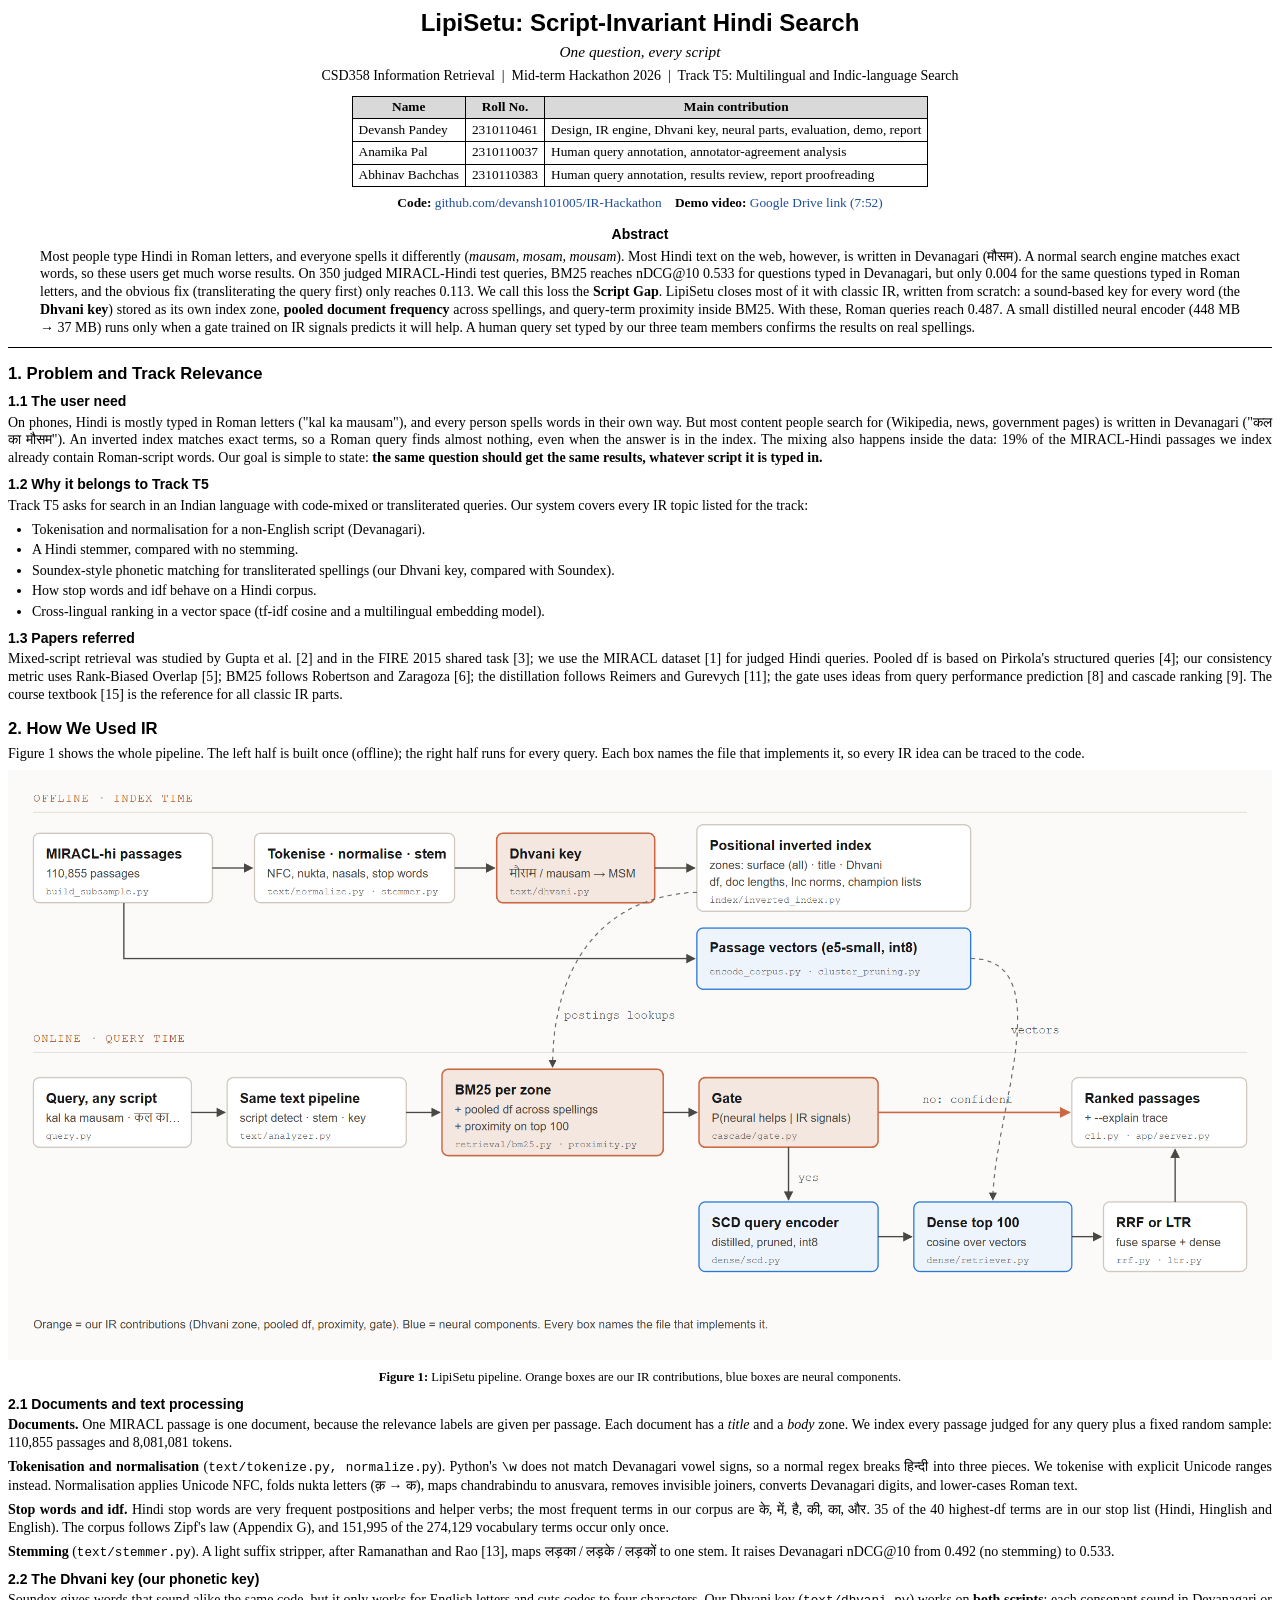
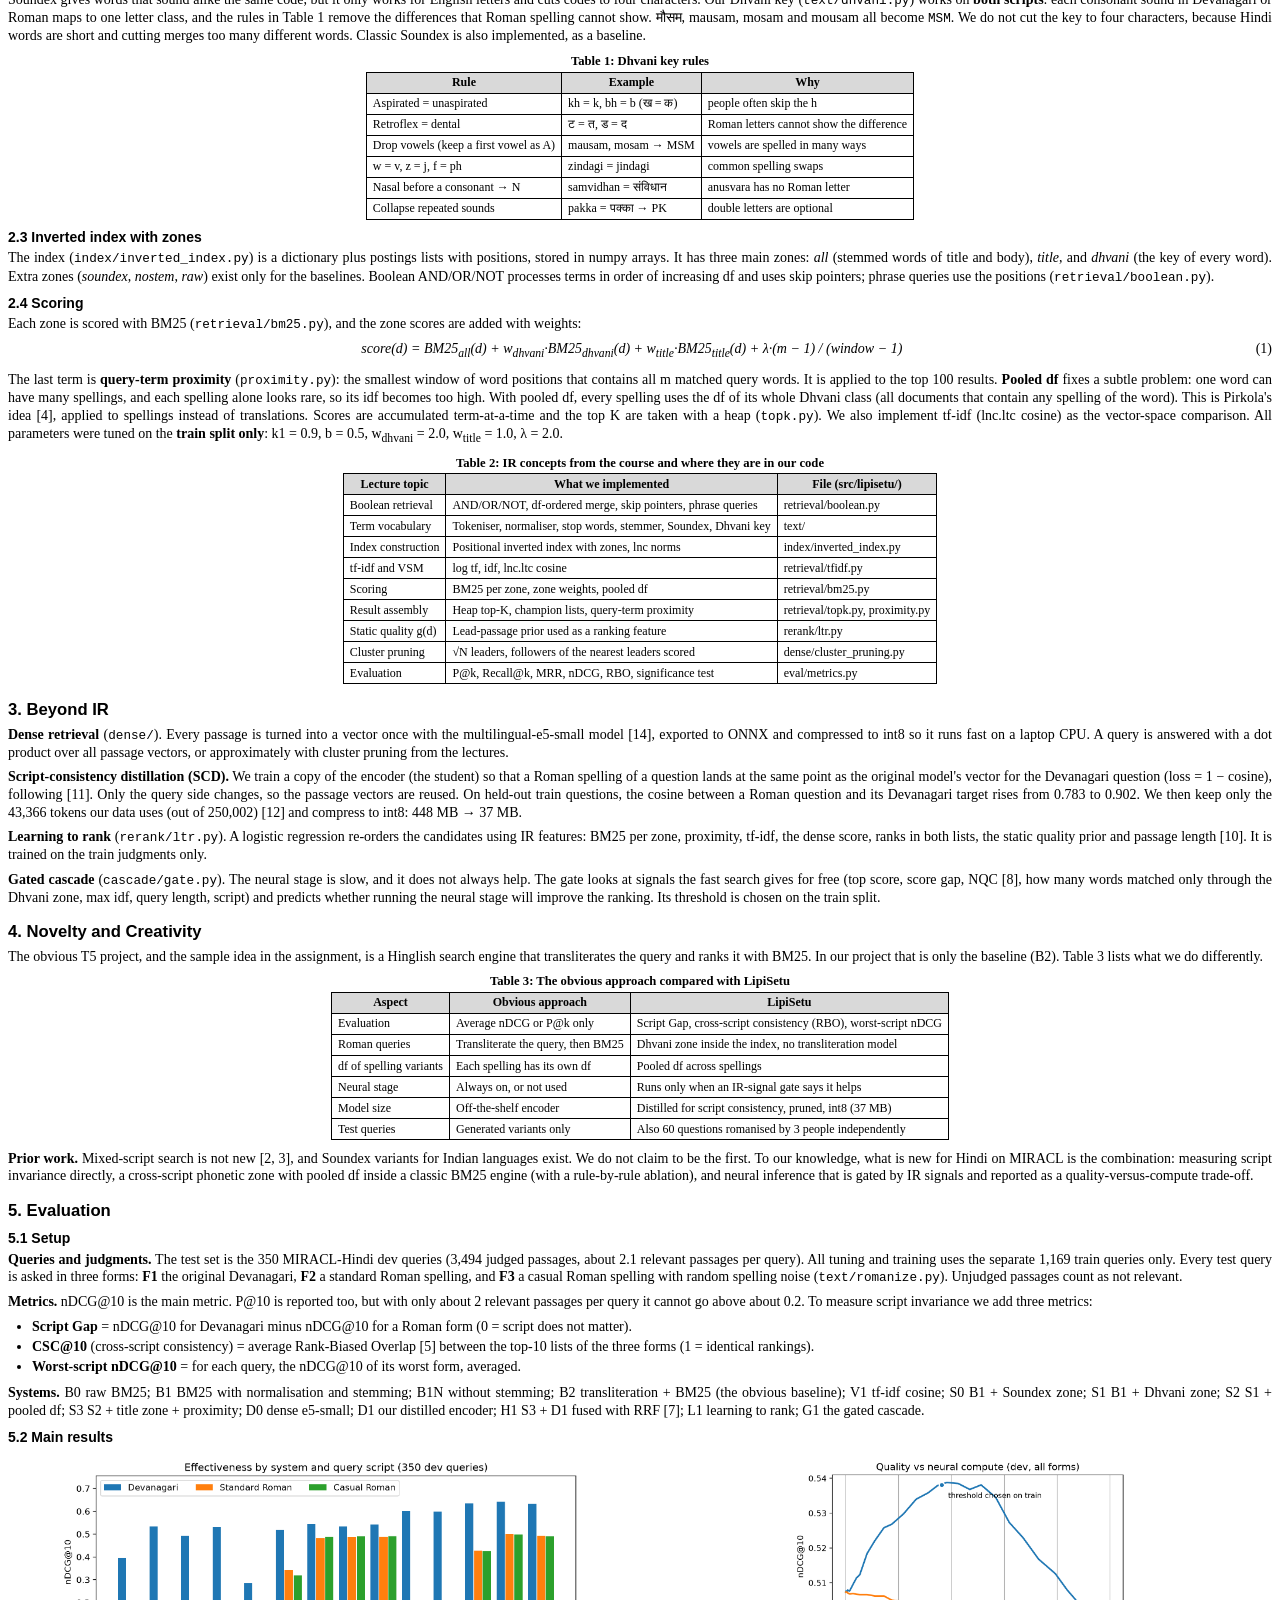
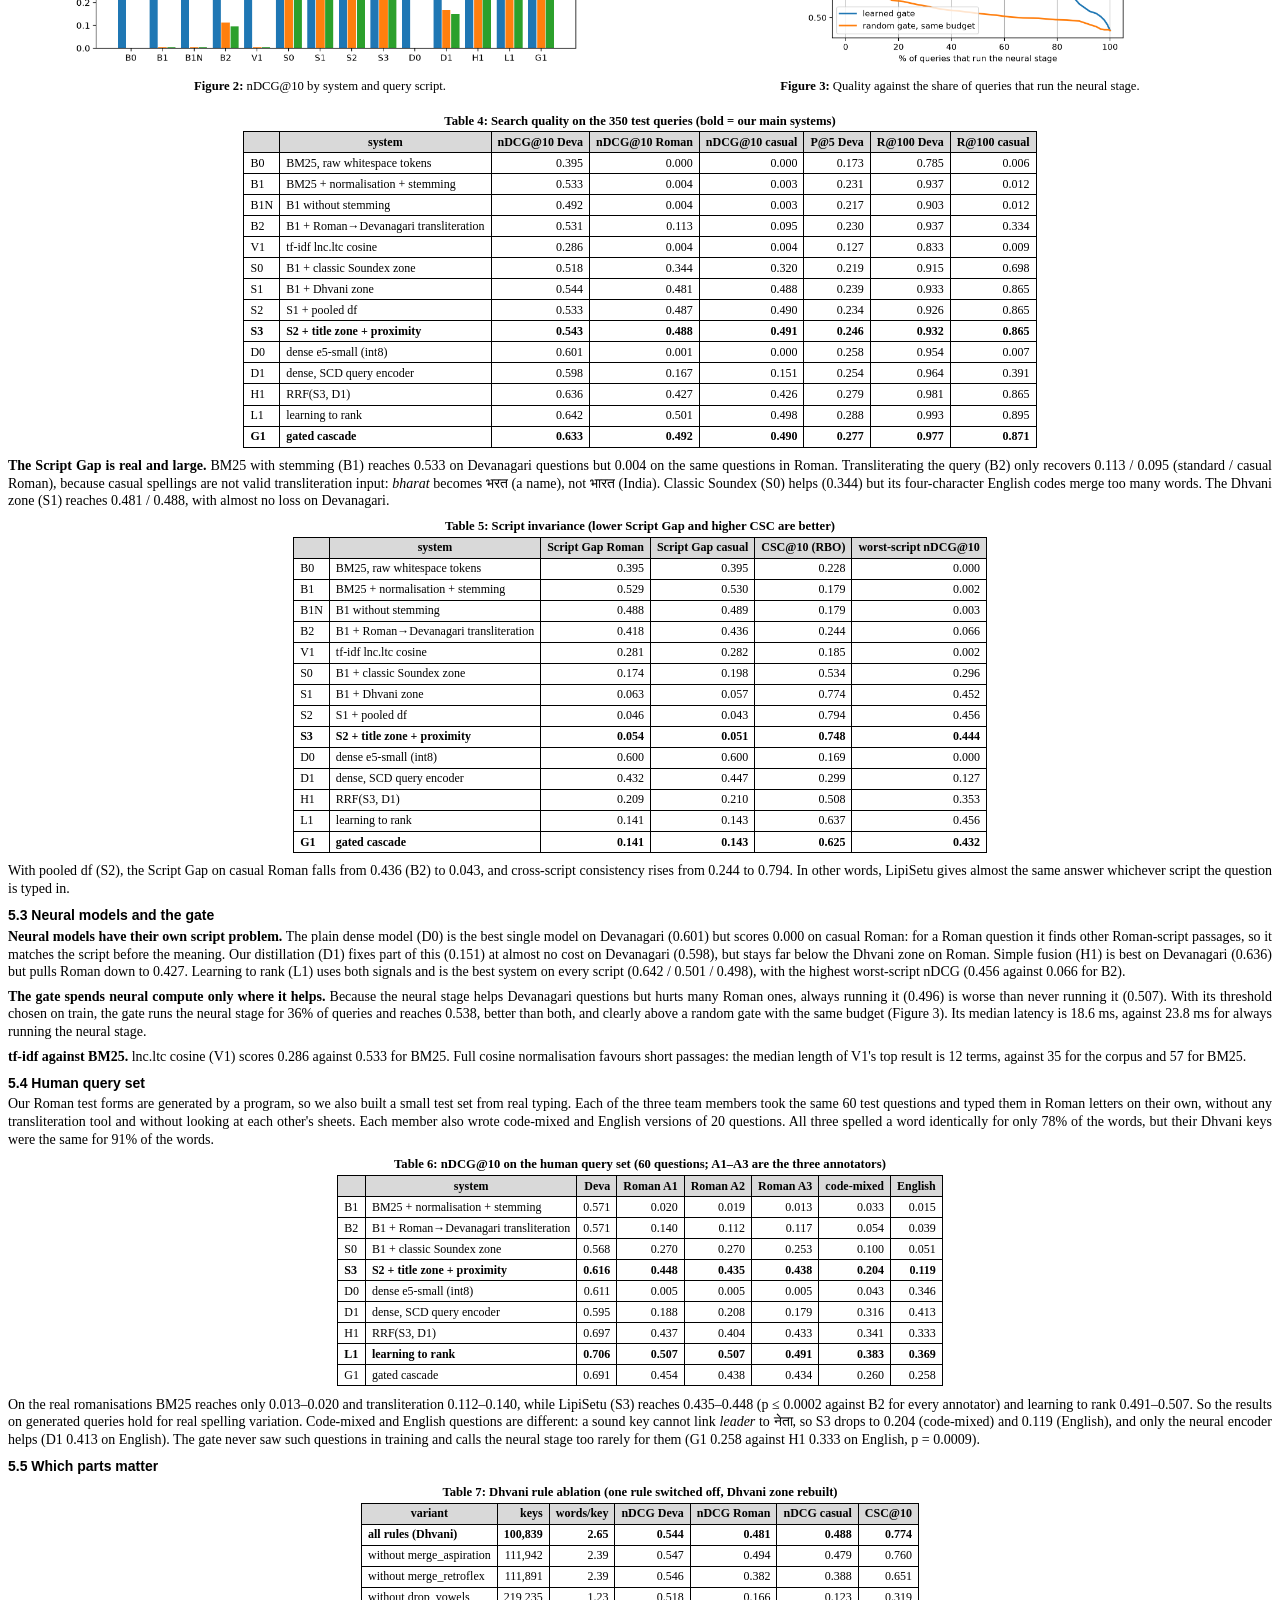
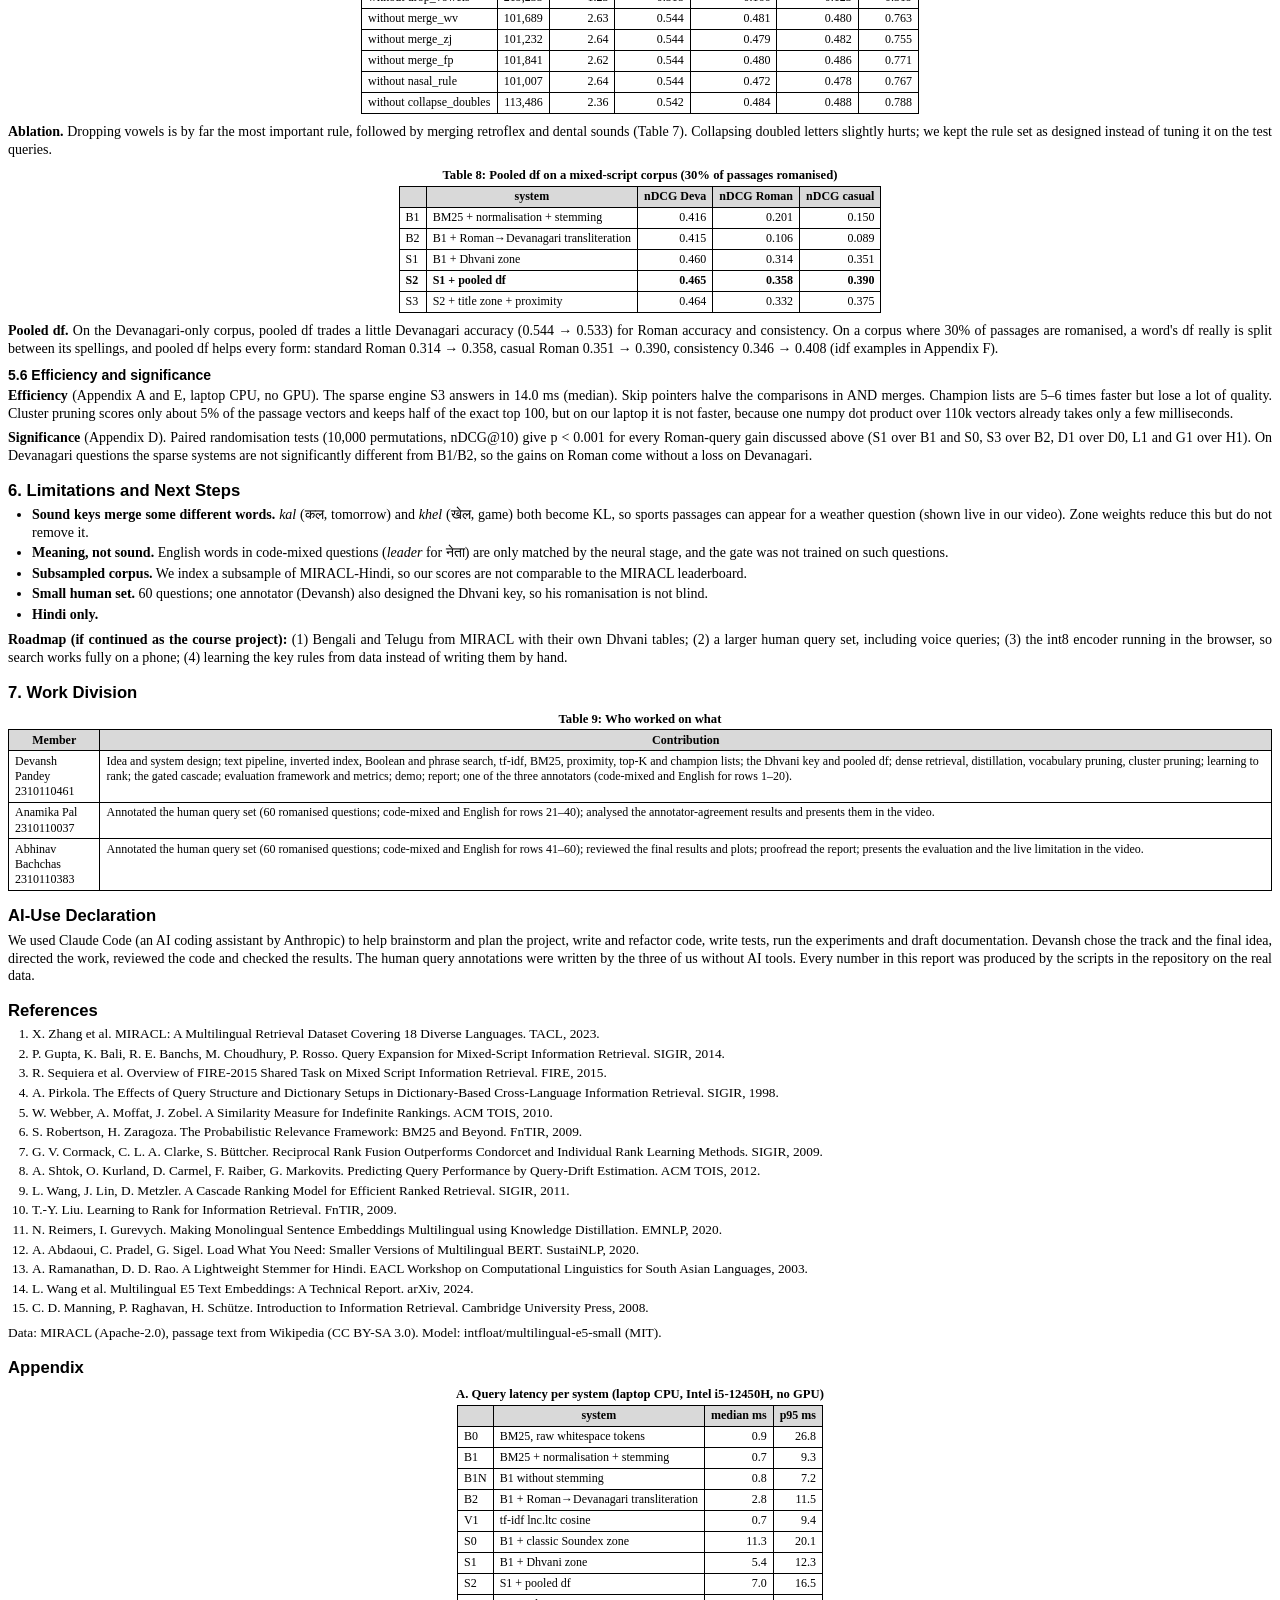
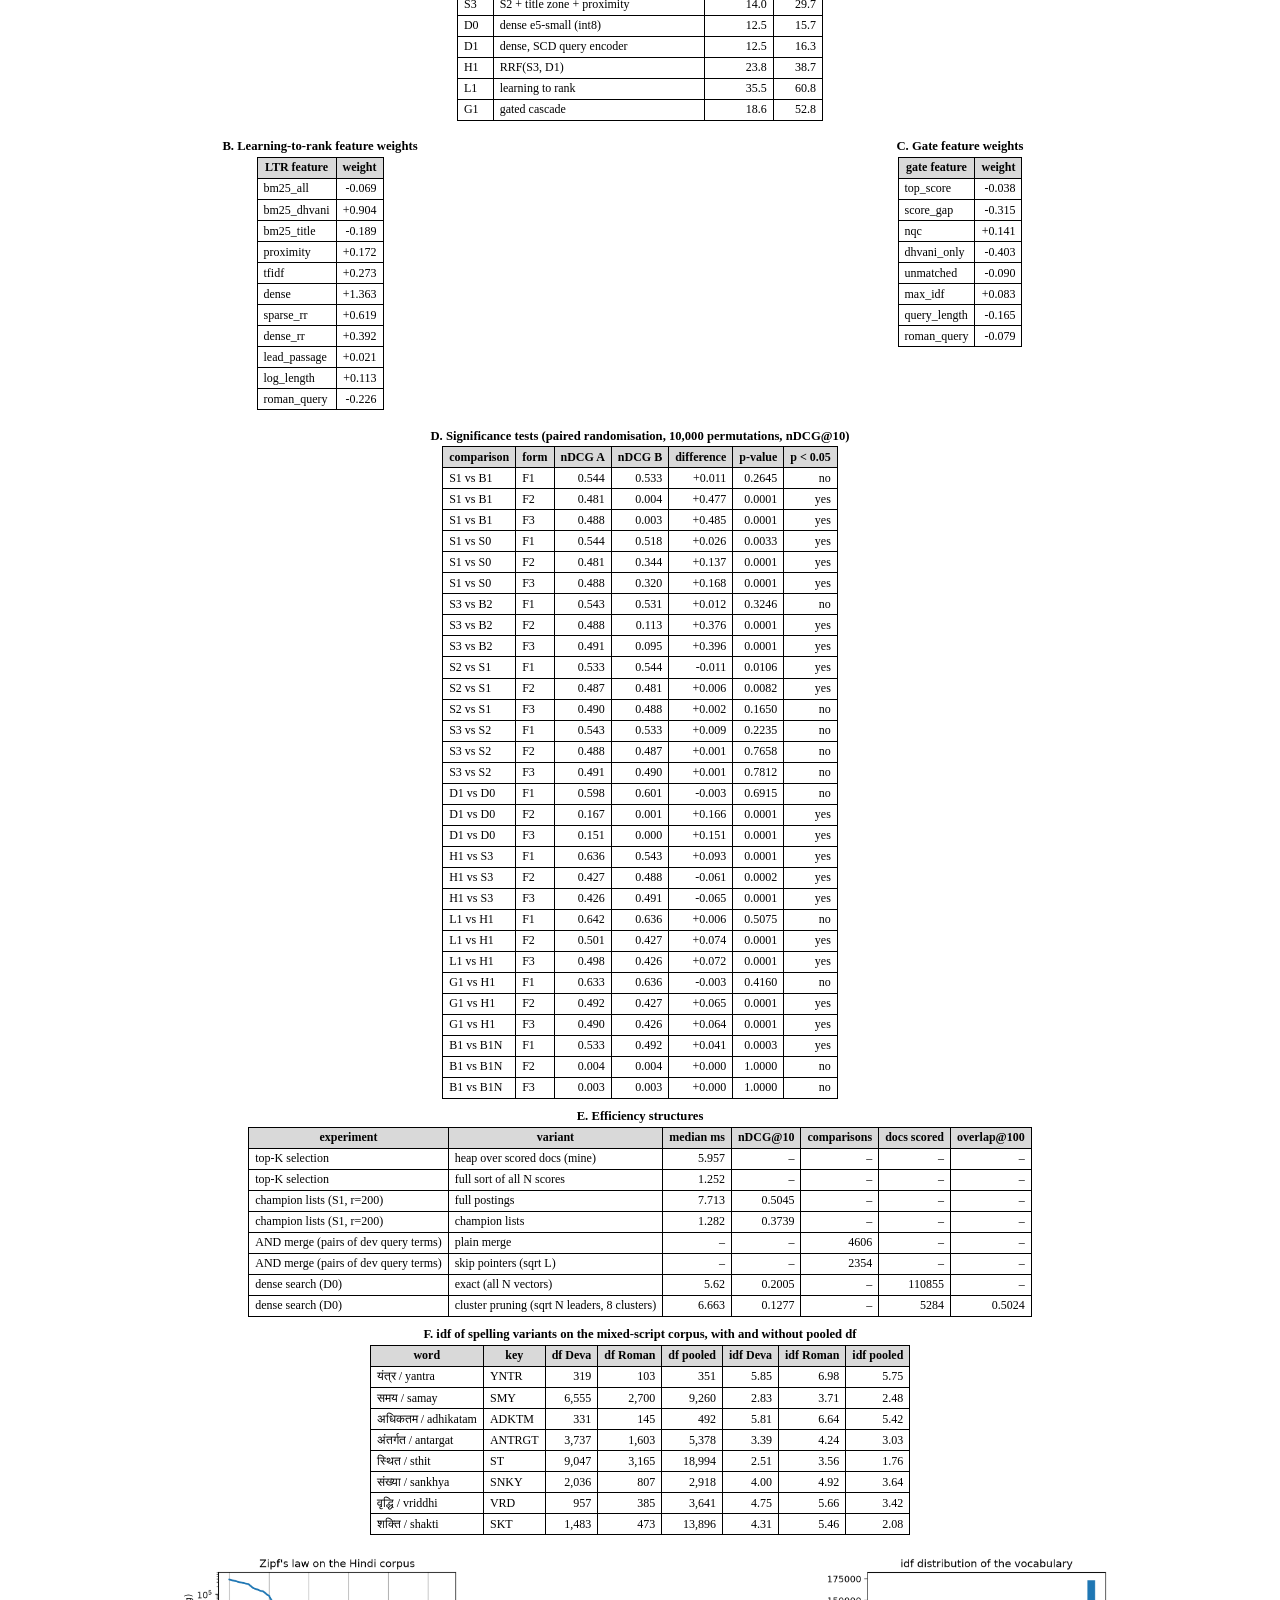
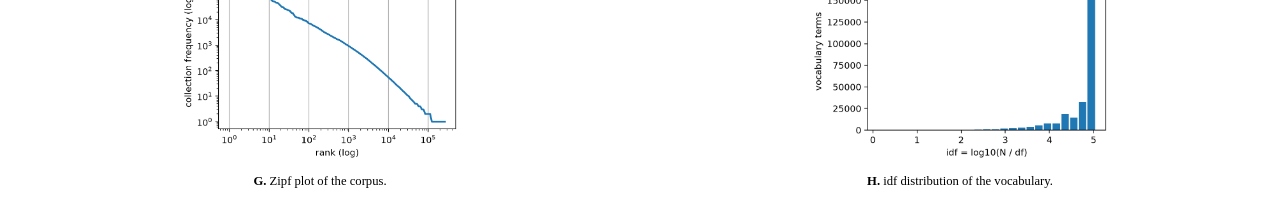
==== commit d37d8c20: "Redesign report: college-style layout, simpler language, default-style figures" ====
--- a/docs/report/report.html
+++ b/docs/report/report.html
@@ -1,28 +1,36 @@
-<!doctype html><html lang="en"><head><meta charset="utf-8"><title>LipiSetu report</title><link href="https://fonts.googleapis.com/css2?family=Fraunces:wght@500&family=Inter:wght@400;600&family=JetBrains+Mono&family=Noto+Sans+Devanagari:wght@400;600&display=swap" rel="stylesheet"><style>
-@page { size: A4; margin: 16mm 15mm 16mm 15mm; }
-body { font-family: 'Inter', 'Noto Sans Devanagari', Arial, sans-serif; font-size: 9.6pt; line-height: 1.42; color: #1a1a1a; }
-h1 { font-family: 'Fraunces', Georgia, serif; font-weight: 500; font-size: 21pt; margin: 0 0 2pt; letter-spacing: -0.01em; }
-h2 { font-size: 12pt; margin: 13pt 0 5pt; padding-bottom: 2pt; border-bottom: 1px solid #1a1a1a; }
-h3 { font-size: 10pt; margin: 9pt 0 3pt; break-after: avoid; page-break-after: avoid; }
-h2 { break-after: avoid; page-break-after: avoid; }
-p { margin: 0 0 5pt; text-align: justify; hyphens: auto; }
-.meta { color: #4a4844; font-size: 9pt; margin-bottom: 8pt; }
-.meta b { color: #1a1a1a; }
-.abstract { border-left: 3px solid #cb6843; padding: 5pt 9pt; background: #fbf6f2; margin: 6pt 0 8pt; }
-code, .mono { font-family: 'JetBrains Mono', Menlo, monospace; font-size: 8.4pt; }
-table { width: 100%; border-collapse: collapse; margin: 4pt 0 7pt; font-size: 8.4pt; page-break-inside: avoid; }
-th { text-align: left; font-weight: 600; border-bottom: 1px solid #1a1a1a; padding: 2.5pt 5pt 2.5pt 0; }
-td { border-bottom: 1px solid #e6e3de; padding: 2.2pt 5pt 2.2pt 0; }
-th.num, td.num { text-align: right; font-variant-numeric: tabular-nums; }
-tr.hl td { font-weight: 600; background: #fbf6f2; }
+<!doctype html><html lang="en"><head><meta charset="utf-8"><title>LipiSetu report</title><style>
+@page { size: A4; margin: 17mm 16mm 17mm 16mm; }
+body { font-family: 'Times New Roman', Times, 'Nirmala UI', Mangal, serif; font-size: 10.5pt; line-height: 1.27; color: #000; }
+h1 { font-family: Arial, Helvetica, sans-serif; font-size: 18pt; text-align: center; margin: 0 0 3pt; }
+.subtitle { text-align: center; font-size: 11.5pt; font-style: italic; margin: 0 0 4pt; }
+.course { text-align: center; font-size: 10.5pt; margin: 0 0 8pt; }
+.links { text-align: center; font-size: 10pt; margin: 6pt 0 0; }
+a { color: #1f4e9c; text-decoration: none; }
+h2 { font-family: Arial, Helvetica, sans-serif; font-size: 12.5pt; margin: 11pt 0 4pt; break-after: avoid; page-break-after: avoid; }
+h3 { font-family: Arial, Helvetica, sans-serif; font-size: 10.5pt; margin: 7pt 0 2pt; break-after: avoid; page-break-after: avoid; }
+p { margin: 0 0 5pt; text-align: justify; }
+.abstract-title { font-family: Arial, Helvetica, sans-serif; font-weight: bold; text-align: center; margin: 10pt 0 3pt; }
+.abstract { margin: 0 24pt 6pt; font-size: 10.5pt; text-align: justify; }
+hr { border: none; border-top: 1px solid #000; margin: 8pt 0; }
+code, .mono { font-family: 'Courier New', Courier, monospace; font-size: 9.5pt; }
+table { border-collapse: collapse; margin: 0 auto 7pt; font-size: 9pt; page-break-inside: avoid; }
+th, td { border: 1px solid #000; padding: 1.8pt 4.5pt; vertical-align: top; }
+th { background: #d9d9d9; font-weight: bold; text-align: center; }
+th.num, td.num { text-align: right; }
+tr.hl td { font-weight: bold; }
+table.team { margin: 4pt auto 0; font-size: 10pt; }
+.tcap { text-align: center; font-weight: bold; font-size: 9.5pt; margin: 6pt 0 2pt; break-after: avoid; page-break-after: avoid; }
 figure { margin: 6pt 0 8pt; page-break-inside: avoid; text-align: center; }
 figure img { max-width: 100%; }
-figcaption { font-size: 8.4pt; color: #4a4844; margin-top: 2pt; text-align: left; }
-.two { display: grid; grid-template-columns: 1fr 1fr; gap: 10pt; }
-.formula { font-family: 'JetBrains Mono', Menlo, monospace; font-size: 8.4pt; background: #f6f4f0; padding: 4pt 7pt; margin: 3pt 0 6pt; border-radius: 3px; }
-ul { margin: 2pt 0 6pt 14pt; padding: 0; }
-li { margin-bottom: 2pt; }
-.refs li { font-size: 8.4pt; }
+.two figure img { max-height: 56mm; width: auto !important; }
+figcaption { font-size: 9.5pt; margin-top: 3pt; text-align: center; }
+figcaption b { font-weight: bold; }
+.two { display: grid; grid-template-columns: 1fr 1fr; gap: 12pt; align-items: start; }
+.eq { text-align: center; font-style: italic; margin: 4pt 0 7pt; }
+.eq .no { float: right; font-style: normal; }
+ul, ol { margin: 2pt 0 6pt 18pt; padding: 0; }
+li { margin-bottom: 2pt; text-align: justify; }
+.refs li { font-size: 10pt; }
 .pb { page-break-before: always; }
-.small { font-size: 8.4pt; color: #4a4844; }
-</style></head><body><h1>LipiSetu: Script-Invariant Hindi Search</h1><div class="meta"><b>CSD358 IR Hackathon · Track T5: Multilingual and Indic-language search</b><br>Team: Devansh Pandey (2310110461), Anamika Pal (2310110037), Abhinav Bachchas (2310110383) · Code: <a href="https://github.com/devansh101005/IR-Hackathon">github.com/devansh101005/IR-Hackathon</a> · Demo video: <a href="https://drive.google.com/file/d/1TqHq50ZBkyzUqQHaT9QEZ2kipsKy6S4D/view?usp=sharing">Google Drive (7:52)</a></div><div class="abstract">Most Hindi users type Hindi in Roman letters, each with their own spelling, while most Hindi text is written in Devanagari. A standard search engine therefore serves them far worse: on 350 judged MIRACL-Hindi queries, BM25 reaches nDCG@10 0.533 for Devanagari queries but only 0.004 for the same questions typed in Roman script, and the obvious fix (transliterating the query) only reaches 0.113. We call this loss the <b>Script Gap</b>. LipiSetu closes most of it with classic IR: a cross-script phonetic key (the <b>Dhvani key</b>) indexed as its own zone, <b>pooled document frequency</b> across spellings, and query-term proximity, all inside a BM25 engine written from scratch. A distilled, int8 neural query encoder is run only when a gate trained on IR signals predicts that it will help.</div><h2>1. Problem and track relevance</h2><p><b>User need.</b> On phones, Hindi is mostly typed in Roman script ("kal ka mausam"), and the same word is spelled in many ways (mausam / mosam / mousam). The content people search (Wikipedia, news, government pages) is mostly in Devanagari ("कल का मौसम"). An inverted index matches exact terms, so these users silently get worse results. The problem is also inside the data itself: 19% of the MIRACL-Hindi passages we index already contain Roman-script words.</p><p><b>Why it belongs to T5.</b> The track asks for search in an Indian language with code-mixed or transliterated queries. Our system touches every IR hook listed for T5: tokenisation and normalisation for Devanagari, a Hindi stemmer compared with no stemming, Soundex-style phonetic matching for transliterated spellings, the behaviour of stop words and idf on a Hindi corpus, and cross-lingual ranking in a vector space.</p><p><b>Papers referred.</b> Mixed-script IR was studied by Gupta et al. (SIGIR 2014) and in the FIRE 2015 MSIR shared task; we use MIRACL (Zhang et al., TACL 2023) for judged Hindi queries. Pooled df follows Pirkola's structured queries (SIGIR 1998); the consistency metric is Rank-Biased Overlap (Webber et al., TOIS 2010); the distillation follows Reimers and Gurevych (EMNLP 2020); the gate follows query performance prediction (NQC, Shtok et al.) and cascade ranking (Wang, Lin and Metzler, SIGIR 2011). Full list in the references.</p><h2>2. How we used IR</h2><figure><img src="../pipeline.png" style="width:100%"><figcaption>Figure 1. LipiSetu pipeline. Orange boxes are our IR contributions, blue boxes are neural components. Every box names the file that implements it.</figcaption></figure><p><b>What is a document.</b> One MIRACL passage is one document (relevance labels are per passage), with zones <i>title</i> and <i>body</i>. We index every passage judged for a dev or train query plus a seeded random sample, 110,855 passages and 8,081,081 tokens in total (<span class="mono">scripts/build_subsample.py</span>).</p><p><b>Tokenisation and normalisation</b> (<span class="mono">text/tokenize.py, normalize.py</span>). Python's <span class="mono">\w</span> does not match Devanagari vowel signs, so a regex tokenizer cuts हिन्दी into three pieces; we tokenise with explicit Unicode ranges instead. Normalisation applies NFC, folds nukta (क़→क), chandrabindu to anusvara, removes zero-width joiners, maps Devanagari digits, rewrites a half nasal before a consonant as an anusvara (हिन्दी = हिंदी), and case-folds Roman text.</p><p><b>Stop words and idf on Hindi</b> (<span class="mono">text/stopwords.py, scripts/corpus_stats.py</span>). Hindi stop words are extremely frequent postpositions and auxiliaries: the eight highest-df terms are के, में, है, की, का, और, से, एक. 35 of the 40 highest-df terms are in our stop list (Hindi, Hinglish and English question words included). The corpus follows Zipf's law (appendix), and 151,995 of the 274,129 vocabulary terms occur only once, so most of the vocabulary has a very high idf. Stop words keep their positions so phrase queries keep the right gaps.</p><p><b>Stemming</b> (<span class="mono">text/stemmer.py</span>). A light suffix stripper after Ramanathan and Rao (2003) maps लड़का / लड़के / लड़कों to one stem. It raises Devanagari nDCG@10 from 0.492 (no stemming, B1N) to 0.533 (B1).</p><p><b>Dhvani key</b> (<span class="mono">text/dhvani.py</span>). A Soundex-style key that works on both scripts: every consonant sound maps to one class, aspirated = unaspirated, retroflex = dental, w = v, z = j, f = ph, a nasal before a consonant becomes N, vowels are dropped except at the start (which also handles Hindi's silent inherent vowel), and repeated classes collapse. Unlike English Soundex the key is not cut to four characters. मौसम, mausam, mosam and mousam all become <span class="mono">MSM</span>. Classic Soundex (<span class="mono">text/soundex.py</span>) is implemented as a comparison.</p><p><b>Inverted index with zones</b> (<span class="mono">index/inverted_index.py</span>). A dictionary plus one postings file packed into numpy arrays, with positions. Zones: <i>all</i> (stemmed title + body), <i>title</i>, <i>dhvani</i> (keys of every word), plus <i>soundex</i>, <i>nostem</i> and <i>raw</i> zones for the baselines. Boolean AND/OR/NOT processes terms in order of increasing df and uses skip pointers; phrase queries use positions (<span class="mono">retrieval/boolean.py</span>).</p><p><b>Scoring</b> (<span class="mono">retrieval/bm25.py, tfidf.py, proximity.py, topk.py</span>). BM25 per zone, combined with zone weights, accumulated term-at-a-time in one score slot per document, with heap-based top-K. tf-idf lnc.ltc cosine is implemented as the vector-space comparison.</p><div class="formula">score(d) = BM25<sub>all</sub>(d) + w<sub>dhvani</sub>·BM25<sub>dhvani</sub>(d) + w<sub>title</sub>·BM25<sub>title</sub>(d) + λ·(m−1)/(window−1)</div><p>The last term is <b>query-term proximity</b>: the smallest window of Dhvani positions that contains all m matched query words, applied to the top 100. <b>Pooled df</b>: a surface term uses the df of its Dhvani class, i.e. the number of documents containing any spelling of that word (Pirkola's structured query, applied to spelling variants instead of translations). All parameters were tuned on the <b>train</b> split only, with the average nDCG@10 over the three query scripts as the objective: k1 = 0.9, b = 0.5, w<sub>dhvani</sub> = 2.0, w<sub>title</sub> = 1.0, λ = 2.0. Champion lists (r = 200) are precomputed for the speed experiment.</p><h2>3. Beyond IR</h2><p><b>Dense retrieval</b> (<span class="mono">dense/</span>). Passages are encoded once with multilingual-e5-small, exported to ONNX and quantised to int8 (cosine with the fp32 vectors ≈ 0.98). Search is a dot product over the passage vectors, or <b>cluster pruning</b> from the lectures (√N leaders; only the followers of the 8 nearest leaders are scored).</p><p><b>Script-Consistency Distillation (SCD).</b> A student copy of the encoder is trained so that a Roman spelling of a train query lands on the teacher's embedding of the Devanagari query (loss = 1 − cosine). Only the query encoder changes, so the passage vectors are reused. On held-out train queries the cosine between a Roman query and its Devanagari target rises from 0.783 to 0.902. The 250,002-token vocabulary is then pruned to the 43,366 tokens used by the corpus and train queries, and the model is quantised: 448 MB → 37 MB.</p><p><b>Learning to rank</b> (<span class="mono">rerank/ltr.py</span>). A logistic regression over IR features of each candidate (BM25 per zone, proximity, tf-idf, dense cosine, reciprocal ranks, a static quality prior g(d) for the first passage of an article, length). Trained on train judgments.</p><p><b>Gated cascade</b> (<span class="mono">cascade/gate.py</span>). Features that the sparse stage gives for free (top score, score gap, NQC, share of words matched only through Dhvani, unmatched words, max idf, length, script) predict whether the neural stage will improve nDCG@10. The threshold is chosen on train as the fewest neural calls that keep 99% of the always-neural quality.</p><h2>4. Novelty and creativity</h2><p>The obvious T5 project (and the PDF's own sample idea) is a Hinglish engine that transliterates the query and ranks with BM25; that is our baseline B2. What is different:</p><table><thead><tr><th>aspect</th><th>obvious baseline</th><th>LipiSetu</th></tr></thead><tbody><tr><td>Evaluation</td><td>average nDCG / P@k only</td><td>Script Gap, cross-script consistency (RBO@10), worst-script nDCG</td></tr><tr><td>Roman queries</td><td>transliterate the query, then BM25 (B2)</td><td>Dhvani zone in the index; no transliteration model</td></tr><tr><td>df for variants</td><td>each spelling has its own df</td><td>pooled df across spellings (Pirkola-style)</td></tr><tr><td>Neural stage</td><td>always on, or absent</td><td>run only when an IR-signal gate predicts it helps</td></tr><tr><td>Model size</td><td>off-the-shelf encoder</td><td>script-consistency distillation + vocabulary pruning + int8</td></tr><tr><td>Ranking signals</td><td>fixed weights</td><td>zone weights tuned on train; learning to rank over IR features</td></tr></tbody></table><p><b>Prior art, honestly.</b> Mixed-script IR is not new (Gupta et al. 2014; FIRE MSIR) and Indic Soundex variants exist (e.g. libindic). We do not claim to be first. To our knowledge the combination here is new for Hindi on MIRACL: script invariance measured explicitly, a cross-script phonetic zone with pooled df inside a classic BM25 engine with a rule-by-rule ablation, and neural inference gated by IR signals and reported as a quality-versus-compute curve.</p><h2>5. Evaluation</h2><p><b>Setup.</b> Test: the 350 MIRACL-Hindi dev queries (3,494 judgments, about 2.1 relevant passages per query, so P@10 cannot exceed about 0.2 and nDCG@10 is our main metric). Every query is run in three forms: F1 the original Devanagari, F2 a standard Hinglish romanisation, F3 a casual romanisation with seeded spelling noise (<span class="mono">text/romanize.py</span>). Tuning and training use only the 1,169 train queries. Unjudged passages count as non-relevant. <b>Script Gap</b> = nDCG(F1) − nDCG(form); <b>CSC@10</b> = mean pairwise RBO (p = 0.9) between the top-10 lists of the three forms; <b>worst-script nDCG</b> = mean over queries of the lowest nDCG@10 among the forms.</p><h3>Table 1. Effectiveness (dev, 350 queries)</h3><table><thead><tr><th class=""></th><th class="">system</th><th class="num">nDCG@10 Deva</th><th class="num">nDCG@10 Roman</th><th class="num">nDCG@10 casual</th><th class="num">P@5 Deva</th><th class="num">R@100 Deva</th><th class="num">R@100 casual</th></tr></thead><tbody><tr><td class="">B0</td><td class="">BM25, raw whitespace tokens</td><td class="num">0.395</td><td class="num">0.000</td><td class="num">0.000</td><td class="num">0.173</td><td class="num">0.785</td><td class="num">0.006</td></tr><tr><td class="">B1</td><td class="">BM25 + normalisation + stemming</td><td class="num">0.533</td><td class="num">0.004</td><td class="num">0.003</td><td class="num">0.231</td><td class="num">0.937</td><td class="num">0.012</td></tr><tr><td class="">B1N</td><td class="">B1 without stemming</td><td class="num">0.492</td><td class="num">0.004</td><td class="num">0.003</td><td class="num">0.217</td><td class="num">0.903</td><td class="num">0.012</td></tr><tr><td class="">B2</td><td class="">B1 + Roman→Devanagari transliteration</td><td class="num">0.531</td><td class="num">0.113</td><td class="num">0.095</td><td class="num">0.230</td><td class="num">0.937</td><td class="num">0.334</td></tr><tr><td class="">V1</td><td class="">tf-idf lnc.ltc cosine</td><td class="num">0.286</td><td class="num">0.004</td><td class="num">0.004</td><td class="num">0.127</td><td class="num">0.833</td><td class="num">0.009</td></tr><tr><td class="">S0</td><td class="">B1 + classic Soundex zone</td><td class="num">0.518</td><td class="num">0.344</td><td class="num">0.320</td><td class="num">0.219</td><td class="num">0.915</td><td class="num">0.698</td></tr><tr><td class="">S1</td><td class="">B1 + Dhvani zone</td><td class="num">0.544</td><td class="num">0.481</td><td class="num">0.488</td><td class="num">0.239</td><td class="num">0.933</td><td class="num">0.865</td></tr><tr><td class="">S2</td><td class="">S1 + pooled df</td><td class="num">0.533</td><td class="num">0.487</td><td class="num">0.490</td><td class="num">0.234</td><td class="num">0.926</td><td class="num">0.865</td></tr><tr class="hl"><td class="">S3</td><td class="">S2 + title zone + proximity</td><td class="num">0.543</td><td class="num">0.488</td><td class="num">0.491</td><td class="num">0.246</td><td class="num">0.932</td><td class="num">0.865</td></tr><tr><td class="">D0</td><td class="">dense e5-small (int8)</td><td class="num">0.601</td><td class="num">0.001</td><td class="num">0.000</td><td class="num">0.258</td><td class="num">0.954</td><td class="num">0.007</td></tr><tr><td class="">D1</td><td class="">dense, SCD query encoder</td><td class="num">0.598</td><td class="num">0.167</td><td class="num">0.151</td><td class="num">0.254</td><td class="num">0.964</td><td class="num">0.391</td></tr><tr><td class="">H1</td><td class="">RRF(S3, D1)</td><td class="num">0.636</td><td class="num">0.427</td><td class="num">0.426</td><td class="num">0.279</td><td class="num">0.981</td><td class="num">0.865</td></tr><tr><td class="">L1</td><td class="">learning to rank</td><td class="num">0.642</td><td class="num">0.501</td><td class="num">0.498</td><td class="num">0.288</td><td class="num">0.993</td><td class="num">0.895</td></tr><tr class="hl"><td class="">G1</td><td class="">gated cascade</td><td class="num">0.633</td><td class="num">0.492</td><td class="num">0.490</td><td class="num">0.277</td><td class="num">0.977</td><td class="num">0.871</td></tr></tbody></table><h3>Table 2. Script invariance</h3><table><thead><tr><th class=""></th><th class="">system</th><th class="num">Script Gap Roman</th><th class="num">Script Gap casual</th><th class="num">CSC@10 (RBO)</th><th class="num">worst-script nDCG@10</th></tr></thead><tbody><tr><td class="">B0</td><td class="">BM25, raw whitespace tokens</td><td class="num">0.395</td><td class="num">0.395</td><td class="num">0.228</td><td class="num">0.000</td></tr><tr><td class="">B1</td><td class="">BM25 + normalisation + stemming</td><td class="num">0.529</td><td class="num">0.530</td><td class="num">0.179</td><td class="num">0.002</td></tr><tr><td class="">B1N</td><td class="">B1 without stemming</td><td class="num">0.488</td><td class="num">0.489</td><td class="num">0.179</td><td class="num">0.003</td></tr><tr><td class="">B2</td><td class="">B1 + Roman→Devanagari transliteration</td><td class="num">0.418</td><td class="num">0.436</td><td class="num">0.244</td><td class="num">0.066</td></tr><tr><td class="">V1</td><td class="">tf-idf lnc.ltc cosine</td><td class="num">0.281</td><td class="num">0.282</td><td class="num">0.185</td><td class="num">0.002</td></tr><tr><td class="">S0</td><td class="">B1 + classic Soundex zone</td><td class="num">0.174</td><td class="num">0.198</td><td class="num">0.534</td><td class="num">0.296</td></tr><tr><td class="">S1</td><td class="">B1 + Dhvani zone</td><td class="num">0.063</td><td class="num">0.057</td><td class="num">0.774</td><td class="num">0.452</td></tr><tr><td class="">S2</td><td class="">S1 + pooled df</td><td class="num">0.046</td><td class="num">0.043</td><td class="num">0.794</td><td class="num">0.456</td></tr><tr class="hl"><td class="">S3</td><td class="">S2 + title zone + proximity</td><td class="num">0.054</td><td class="num">0.051</td><td class="num">0.748</td><td class="num">0.444</td></tr><tr><td class="">D0</td><td class="">dense e5-small (int8)</td><td class="num">0.600</td><td class="num">0.600</td><td class="num">0.169</td><td class="num">0.000</td></tr><tr><td class="">D1</td><td class="">dense, SCD query encoder</td><td class="num">0.432</td><td class="num">0.447</td><td class="num">0.299</td><td class="num">0.127</td></tr><tr><td class="">H1</td><td class="">RRF(S3, D1)</td><td class="num">0.209</td><td class="num">0.210</td><td class="num">0.508</td><td class="num">0.353</td></tr><tr><td class="">L1</td><td class="">learning to rank</td><td class="num">0.141</td><td class="num">0.143</td><td class="num">0.637</td><td class="num">0.456</td></tr><tr class="hl"><td class="">G1</td><td class="">gated cascade</td><td class="num">0.141</td><td class="num">0.143</td><td class="num">0.625</td><td class="num">0.432</td></tr></tbody></table><div class="two"><figure><img src="../../results/fig_ndcg_by_system.png" style="width:100%"><figcaption>Figure 2. nDCG@10 by system and query script.</figcaption></figure><figure><img src="../../results/fig_budget_curve.png" style="width:100%"><figcaption>Figure 3. Quality vs share of queries that run the neural stage.</figcaption></figure></div><p><b>The Script Gap is real and large.</b> BM25 with stemming (B1) reaches 0.533 on Devanagari queries and 0.004 on the same questions in Roman script. The obvious fix, transliterating the query (B2), only recovers 0.113 / 0.095 (standard / casual Roman), because casual Hinglish spellings are not valid transliteration input ("bharat" becomes भरत, not भारत). Classic Soundex (S0) helps (0.344) but its 4-character English codes merge too much. The Dhvani zone (S1) reaches 0.481 / 0.488, and with pooled df (S2) the casual-Roman Script Gap falls from 0.436 (B2) to 0.043, while cross-script consistency rises from 0.244 to 0.794. Every one of these Roman-query gains is significant (p &lt; 0.001).</p><p><b>Neural models have their own script problem.</b> The base dense model (D0) is the best single system for Devanagari (0.601) but scores 0.000 on casual Roman: for a Roman query it retrieves other Roman-script passages, i.e. it matches the script before the meaning. Script-consistency distillation (D1) fixes part of this (0.151) at almost no cost on Devanagari (0.598), but stays far below the Dhvani zone on Roman queries. Plain fusion (H1) is best on Devanagari (0.636) but drags Roman queries down to 0.427, so fusion alone is not script-invariant. Learning to rank (L1) uses both signals and is the best system on every script (0.642 / 0.501 / 0.498), with the highest worst-script nDCG (0.456 vs 0.066 for B2).</p><p><b>The gate spends neural compute where it helps.</b> Because the neural stage helps Devanagari queries and hurts many Roman ones, always running it (0.496 over all dev queries and forms) is worse than never running it (0.507). The gate, with its threshold chosen on train, runs the neural stage for 36% of queries and reaches 0.538, better than both extremes and well above a random gate with the same budget (Figure 3; an oracle reaches 0.598 at 31%). The cascade's median latency is 18.6 ms against 23.8 ms for always-hybrid and 35.5 ms for LTR.</p><p><b>tf-idf vs BM25.</b> lnc.ltc (V1) scores 0.286 against 0.533 for BM25. Full cosine normalisation over-rewards short passages: the median length of V1's top passage is 12 terms, against 35 for the corpus and 57 for BM25, whose tuned b = 0.5 normalises length only partly (results/e13_length_bias.json).</p><p><b>Pooled df.</b> On the Devanagari-only corpus pooled df trades a little Devanagari accuracy (0.544 → 0.533) for Roman accuracy and consistency. On the mixed-script corpus, where a word's df really is split between spellings, it helps every form (Table 4): standard Roman 0.314 → 0.358, casual Roman 0.351 → 0.390, consistency 0.346 → 0.408.</p><p><b>Ablation.</b> Dropping vowels is by far the most important Dhvani rule, followed by merging retroflex and dental sounds (Table 3). Collapsing doubled letters slightly hurts; we keep the rule set fixed as designed rather than tune it on the test queries.</p><h3>Table 3. Dhvani rule ablation (one rule switched off, Dhvani zone rebuilt)</h3><table><thead><tr><th class="">variant</th><th class="num">keys</th><th class="num">words/key</th><th class="num">nDCG Deva</th><th class="num">nDCG Roman</th><th class="num">nDCG casual</th><th class="num">CSC@10</th></tr></thead><tbody><tr class="hl"><td class="">all rules (Dhvani)</td><td class="num">100,839</td><td class="num">2.65</td><td class="num">0.544</td><td class="num">0.481</td><td class="num">0.488</td><td class="num">0.774</td></tr><tr><td class="">without merge_aspiration</td><td class="num">111,942</td><td class="num">2.39</td><td class="num">0.547</td><td class="num">0.494</td><td class="num">0.479</td><td class="num">0.760</td></tr><tr><td class="">without merge_retroflex</td><td class="num">111,891</td><td class="num">2.39</td><td class="num">0.546</td><td class="num">0.382</td><td class="num">0.388</td><td class="num">0.651</td></tr><tr><td class="">without drop_vowels</td><td class="num">219,235</td><td class="num">1.23</td><td class="num">0.518</td><td class="num">0.166</td><td class="num">0.123</td><td class="num">0.319</td></tr><tr><td class="">without merge_wv</td><td class="num">101,689</td><td class="num">2.63</td><td class="num">0.544</td><td class="num">0.481</td><td class="num">0.480</td><td class="num">0.763</td></tr><tr><td class="">without merge_zj</td><td class="num">101,232</td><td class="num">2.64</td><td class="num">0.544</td><td class="num">0.479</td><td class="num">0.482</td><td class="num">0.755</td></tr><tr><td class="">without merge_fp</td><td class="num">101,841</td><td class="num">2.62</td><td class="num">0.544</td><td class="num">0.480</td><td class="num">0.486</td><td class="num">0.771</td></tr><tr><td class="">without nasal_rule</td><td class="num">101,007</td><td class="num">2.64</td><td class="num">0.544</td><td class="num">0.472</td><td class="num">0.478</td><td class="num">0.767</td></tr><tr><td class="">without collapse_doubles</td><td class="num">113,486</td><td class="num">2.36</td><td class="num">0.542</td><td class="num">0.484</td><td class="num">0.488</td><td class="num">0.788</td></tr></tbody></table><h3>Table 4. Pooled df on a mixed-script corpus (30% of passages romanised, synthetic)</h3><div class="two"><div><table><thead><tr><th class=""></th><th class="">system</th><th class="num">nDCG Deva</th><th class="num">nDCG Roman</th><th class="num">nDCG casual</th></tr></thead><tbody><tr><td class="">B1</td><td class="">BM25 + normalisation + stemming</td><td class="num">0.416</td><td class="num">0.201</td><td class="num">0.150</td></tr><tr><td class="">B2</td><td class="">B1 + Roman→Devanagari transliteration</td><td class="num">0.415</td><td class="num">0.106</td><td class="num">0.089</td></tr><tr><td class="">S1</td><td class="">B1 + Dhvani zone</td><td class="num">0.460</td><td class="num">0.314</td><td class="num">0.351</td></tr><tr class="hl"><td class="">S2</td><td class="">S1 + pooled df</td><td class="num">0.465</td><td class="num">0.358</td><td class="num">0.390</td></tr><tr><td class="">S3</td><td class="">S2 + title zone + proximity</td><td class="num">0.464</td><td class="num">0.332</td><td class="num">0.375</td></tr></tbody></table></div><div><table><thead><tr><th class="">word</th><th class="">key</th><th class="num">df Deva</th><th class="num">df Roman</th><th class="num">df pooled</th><th class="num">idf Deva</th><th class="num">idf Roman</th><th class="num">idf pooled</th></tr></thead><tbody><tr><td class=""><span lang="hi">यंत्र</span> / yantra</td><td class="">YNTR</td><td class="num">319</td><td class="num">103</td><td class="num">351</td><td class="num">5.85</td><td class="num">6.98</td><td class="num">5.75</td></tr><tr><td class=""><span lang="hi">समय</span> / samay</td><td class="">SMY</td><td class="num">6,555</td><td class="num">2,700</td><td class="num">9,260</td><td class="num">2.83</td><td class="num">3.71</td><td class="num">2.48</td></tr><tr><td class=""><span lang="hi">अधिकतम</span> / adhikatam</td><td class="">ADKTM</td><td class="num">331</td><td class="num">145</td><td class="num">492</td><td class="num">5.81</td><td class="num">6.64</td><td class="num">5.42</td></tr><tr><td class=""><span lang="hi">अंतर्गत</span> / antargat</td><td class="">ANTRGT</td><td class="num">3,737</td><td class="num">1,603</td><td class="num">5,378</td><td class="num">3.39</td><td class="num">4.24</td><td class="num">3.03</td></tr><tr><td class=""><span lang="hi">स्थित</span> / sthit</td><td class="">ST</td><td class="num">9,047</td><td class="num">3,165</td><td class="num">18,994</td><td class="num">2.51</td><td class="num">3.56</td><td class="num">1.76</td></tr><tr><td class=""><span lang="hi">संख्या</span> / sankhya</td><td class="">SNKY</td><td class="num">2,036</td><td class="num">807</td><td class="num">2,918</td><td class="num">4.00</td><td class="num">4.92</td><td class="num">3.64</td></tr><tr><td class=""><span lang="hi">वृद्धि</span> / vriddhi</td><td class="">VRD</td><td class="num">957</td><td class="num">385</td><td class="num">3,641</td><td class="num">4.75</td><td class="num">5.66</td><td class="num">3.42</td></tr><tr><td class=""><span lang="hi">शक्ति</span> / shakti</td><td class="">SKT</td><td class="num">1,483</td><td class="num">473</td><td class="num">13,896</td><td class="num">4.31</td><td class="num">5.46</td><td class="num">2.08</td></tr></tbody></table></div></div><h3>Table 5. Efficiency structures</h3><table><thead><tr><th class="">experiment</th><th class="">variant</th><th class="num">median ms</th><th class="num">nDCG@10</th><th class="num">comparisons</th><th class="num">docs scored</th><th class="num">overlap@100</th></tr></thead><tbody><tr><td class="">top-K selection</td><td class="">heap over scored docs (mine)</td><td class="num">5.957</td><td class="num">–</td><td class="num">–</td><td class="num">–</td><td class="num">–</td></tr><tr><td class="">top-K selection</td><td class="">full sort of all N scores</td><td class="num">1.252</td><td class="num">–</td><td class="num">–</td><td class="num">–</td><td class="num">–</td></tr><tr><td class="">champion lists (S1, r=200)</td><td class="">full postings</td><td class="num">7.713</td><td class="num">0.5045</td><td class="num">–</td><td class="num">–</td><td class="num">–</td></tr><tr><td class="">champion lists (S1, r=200)</td><td class="">champion lists</td><td class="num">1.282</td><td class="num">0.3739</td><td class="num">–</td><td class="num">–</td><td class="num">–</td></tr><tr><td class="">AND merge (pairs of dev query terms)</td><td class="">plain merge</td><td class="num">–</td><td class="num">–</td><td class="num">4606</td><td class="num">–</td><td class="num">–</td></tr><tr><td class="">AND merge (pairs of dev query terms)</td><td class="">skip pointers (sqrt L)</td><td class="num">–</td><td class="num">–</td><td class="num">2354</td><td class="num">–</td><td class="num">–</td></tr><tr><td class="">dense search (D0)</td><td class="">exact (all N vectors)</td><td class="num">5.62</td><td class="num">0.2005</td><td class="num">–</td><td class="num">110855</td><td class="num">–</td></tr><tr><td class="">dense search (D0)</td><td class="">cluster pruning (sqrt N leaders, 8 clusters)</td><td class="num">6.663</td><td class="num">0.1277</td><td class="num">–</td><td class="num">5284</td><td class="num">0.5024</td></tr></tbody></table><p class="small">Skip pointers halve the comparisons of AND merges. Champion lists are 5-6x faster but lose a lot of quality, mostly for Roman queries whose Dhvani postings are long. Cluster pruning scores about 5% of the vectors and keeps half of the exact top 100, but on this laptop it is not faster: one numpy dot product over all 110k vectors already takes only a few milliseconds, so collecting the followers costs as much as it saves. It should only pay off on a much larger collection. In pure Python the heap top-K is slower than numpy's C sort even though it is asymptotically better.</p><p><b>Significance.</b> Paired randomisation tests (10,000 permutations, nDCG@10, appendix D) give p &lt; 0.001 for every Roman-query gain listed above (S1 over B1 and S0, S3 over B2, D1 over D0, L1 and G1 over H1) and for H1 over S3 on Devanagari. On Devanagari queries the sparse systems are not significantly different from B1/B2 (no loss), and G1 is not significantly different from the always-hybrid H1, even though it runs the neural stage for only a third of the queries.</p><p><b>Human query set.</b> Three team members romanised the same 60 dev queries independently (no transliteration tools), and each wrote code-mixed and English versions of 20 of them. All three spelled a word identically for 78% of words, but the Dhvani keys agreed for 91%. On the real romanisations BM25 reaches only 0.013–0.020 and transliteration 0.112–0.140, while S3 reaches 0.435–0.448 (p ≤ 0.0002 against B2 for every annotator) and learning to rank 0.491–0.507 (p ≤ 0.0389 against H1). So the synthetic results hold for real spelling variation. Code-mixed and English queries are different: a phonetic key cannot link <i>leader</i> to नेता, so S3 drops to 0.204 (code-mixed) and 0.119 (English), and only the dense stage helps (D1 0.413 on English, L1 0.383 on code-mixed). The gate was trained on Devanagari and romanised queries only, and it under-calls the neural stage here: G1 is below the always-hybrid H1 on code-mixed (0.260 vs 0.341, p = 0.0095) and English (0.258 vs 0.333, p = 0.0009).</p><table><thead><tr><th class=""></th><th class="">system</th><th class="num">Deva</th><th class="num">Roman A1</th><th class="num">Roman A2</th><th class="num">Roman A3</th><th class="num">code-mixed</th><th class="num">English</th></tr></thead><tbody><tr><td class="">B1</td><td class="">BM25 + normalisation + stemming</td><td class="num">0.571</td><td class="num">0.020</td><td class="num">0.019</td><td class="num">0.013</td><td class="num">0.033</td><td class="num">0.015</td></tr><tr><td class="">B2</td><td class="">B1 + Roman→Devanagari transliteration</td><td class="num">0.571</td><td class="num">0.140</td><td class="num">0.112</td><td class="num">0.117</td><td class="num">0.054</td><td class="num">0.039</td></tr><tr><td class="">S0</td><td class="">B1 + classic Soundex zone</td><td class="num">0.568</td><td class="num">0.270</td><td class="num">0.270</td><td class="num">0.253</td><td class="num">0.100</td><td class="num">0.051</td></tr><tr class="hl"><td class="">S3</td><td class="">S2 + title zone + proximity</td><td class="num">0.616</td><td class="num">0.448</td><td class="num">0.435</td><td class="num">0.438</td><td class="num">0.204</td><td class="num">0.119</td></tr><tr><td class="">D0</td><td class="">dense e5-small (int8)</td><td class="num">0.611</td><td class="num">0.005</td><td class="num">0.005</td><td class="num">0.005</td><td class="num">0.043</td><td class="num">0.346</td></tr><tr><td class="">D1</td><td class="">dense, SCD query encoder</td><td class="num">0.595</td><td class="num">0.188</td><td class="num">0.208</td><td class="num">0.179</td><td class="num">0.316</td><td class="num">0.413</td></tr><tr><td class="">H1</td><td class="">RRF(S3, D1)</td><td class="num">0.697</td><td class="num">0.437</td><td class="num">0.404</td><td class="num">0.433</td><td class="num">0.341</td><td class="num">0.333</td></tr><tr class="hl"><td class="">L1</td><td class="">learning to rank</td><td class="num">0.706</td><td class="num">0.507</td><td class="num">0.507</td><td class="num">0.491</td><td class="num">0.383</td><td class="num">0.369</td></tr><tr><td class="">G1</td><td class="">gated cascade</td><td class="num">0.691</td><td class="num">0.454</td><td class="num">0.438</td><td class="num">0.434</td><td class="num">0.260</td><td class="num">0.258</td></tr></tbody></table><h2>6. Limitations and next steps</h2><ul><li>The corpus is a subsample of MIRACL-Hindi (all judged passages + a random sample), so absolute scores are not comparable to the MIRACL leaderboard; unjudged passages count as non-relevant.</li><li>The Roman query forms and the mixed-script corpus are synthetic (my romaniser); the human query set is the realistic check.</li><li>Dhvani merges some different words: <i>kal</i> (कल, yesterday) and खेल (khel, game) share the key KL, because aspiration and vowels are dropped. Words whose spoken form drops a vowel (कमला / kamla) get different keys. Zone weights limit the damage but do not remove it.</li><li>English words inside code-mixed queries are only matched by the dense stage, and the gate never saw code-mixed or English queries in training, so it runs the dense stage too rarely for them.</li><li>The human set is small (60 queries), and one annotator (me) designed the Dhvani key, so that romanisation is not blind.</li><li>Hindi only.</li></ul><p><b>Course-project roadmap.</b> (1) Bengali and Telugu from MIRACL with per-language Dhvani tables; (2) a larger human query set and voice queries; (3) the int8 encoder in the browser with ONNX Runtime Web, so search runs fully on the device; (4) learned key rules instead of hand-written ones; (5) a short paper for FIRE.</p><h2>7. Work division</h2><p><b>Devansh Pandey</b>: idea and system design; text pipeline, inverted index, Boolean/phrase, tf-idf, BM25, proximity, top-K and champion lists; the Dhvani key and pooled df; dense retrieval, script-consistency distillation, vocabulary pruning, cluster pruning; learning to rank; the gated cascade; the evaluation framework and metrics; the demo; the report. <b>Anamika Pal</b>: annotated the human query set (60 romanised queries, code-mixed and English versions of rows 21–40); analysed the annotator-agreement results and presents them in the video. <b>Abhinav Bachchas</b>: annotated the human query set (60 romanised queries, code-mixed and English versions of rows 41–60); reviewed the final results and plots and proofread the report; presents the results and the live limitation in the video.</p><h2>AI-use declaration</h2><p>We used Claude Code (an AI coding assistant by Anthropic) to help brainstorm and plan the project, write and refactor code, write tests, run the experiments and draft documentation. Devansh chose the track and the final idea, directed the work, reviewed the code and checked the results. The human query annotations were written without AI tools. Every number in this report was produced by the scripts in the repository on the real data.</p><h2>References</h2><ol class="refs"><li>X. Zhang et al. MIRACL: A Multilingual Retrieval Dataset Covering 18 Diverse Languages. TACL, 2023.</li><li>P. Gupta, K. Bali, R. E. Banchs, M. Choudhury, P. Rosso. Query Expansion for Mixed-Script Information Retrieval. SIGIR, 2014.</li><li>R. Sequiera et al. Overview of FIRE-2015 Shared Task on Mixed Script Information Retrieval. FIRE, 2015.</li><li>A. Pirkola. The Effects of Query Structure and Dictionary Setups in Dictionary-Based Cross-Language Information Retrieval. SIGIR, 1998.</li><li>W. Webber, A. Moffat, J. Zobel. A Similarity Measure for Indefinite Rankings. ACM TOIS, 2010.</li><li>S. Robertson, H. Zaragoza. The Probabilistic Relevance Framework: BM25 and Beyond. FnTIR, 2009.</li><li>G. V. Cormack, C. L. A. Clarke, S. Büttcher. Reciprocal Rank Fusion Outperforms Condorcet and Individual Rank Learning Methods. SIGIR, 2009.</li><li>A. Shtok, O. Kurland, D. Carmel, F. Raiber, G. Markovits. Predicting Query Performance by Query-Drift Estimation. ACM TOIS, 2012.</li><li>L. Wang, J. Lin, D. Metzler. A Cascade Ranking Model for Efficient Ranked Retrieval. SIGIR, 2011.</li><li>T.-Y. Liu. Learning to Rank for Information Retrieval. FnTIR, 2009.</li><li>N. Reimers, I. Gurevych. Making Monolingual Sentence Embeddings Multilingual using Knowledge Distillation. EMNLP, 2020.</li><li>A. Abdaoui, C. Pradel, G. Sigel. Load What You Need: Smaller Versions of Multilingual BERT. SustaiNLP, 2020.</li><li>A. Ramanathan, D. D. Rao. A Lightweight Stemmer for Hindi. EACL Workshop on Computational Linguistics for South Asian Languages, 2003.</li><li>L. Wang et al. Multilingual E5 Text Embeddings: A Technical Report. arXiv, 2024.</li><li>C. D. Manning, P. Raghavan, H. Schütze. Introduction to Information Retrieval. Cambridge University Press, 2008.</li></ol><p class="small">Data: MIRACL (Apache-2.0), passage text from Wikipedia (CC BY-SA 3.0). Model: intfloat/multilingual-e5-small (MIT).</p><h2 class="pb">Appendix</h2><h3>A. Query latency per system (laptop CPU, Intel i5-12450H, no GPU)</h3><table><thead><tr><th class=""></th><th class="">system</th><th class="num">median ms</th><th class="num">p95 ms</th></tr></thead><tbody><tr><td class="">B0</td><td class="">BM25, raw whitespace tokens</td><td class="num">0.9</td><td class="num">26.8</td></tr><tr><td class="">B1</td><td class="">BM25 + normalisation + stemming</td><td class="num">0.7</td><td class="num">9.3</td></tr><tr><td class="">B1N</td><td class="">B1 without stemming</td><td class="num">0.8</td><td class="num">7.2</td></tr><tr><td class="">B2</td><td class="">B1 + Roman→Devanagari transliteration</td><td class="num">2.8</td><td class="num">11.5</td></tr><tr><td class="">V1</td><td class="">tf-idf lnc.ltc cosine</td><td class="num">0.7</td><td class="num">9.4</td></tr><tr><td class="">S0</td><td class="">B1 + classic Soundex zone</td><td class="num">11.3</td><td class="num">20.1</td></tr><tr><td class="">S1</td><td class="">B1 + Dhvani zone</td><td class="num">5.4</td><td class="num">12.3</td></tr><tr><td class="">S2</td><td class="">S1 + pooled df</td><td class="num">7.0</td><td class="num">16.5</td></tr><tr><td class="">S3</td><td class="">S2 + title zone + proximity</td><td class="num">14.0</td><td class="num">29.7</td></tr><tr><td class="">D0</td><td class="">dense e5-small (int8)</td><td class="num">12.5</td><td class="num">15.7</td></tr><tr><td class="">D1</td><td class="">dense, SCD query encoder</td><td class="num">12.5</td><td class="num">16.3</td></tr><tr><td class="">H1</td><td class="">RRF(S3, D1)</td><td class="num">23.8</td><td class="num">38.7</td></tr><tr><td class="">L1</td><td class="">learning to rank</td><td class="num">35.5</td><td class="num">60.8</td></tr><tr><td class="">G1</td><td class="">gated cascade</td><td class="num">18.6</td><td class="num">52.8</td></tr></tbody></table><div class="two"><div><h3>B. Learning-to-rank weights</h3><table><thead><tr><th class="">LTR feature</th><th class="num">weight</th></tr></thead><tbody><tr><td class="">bm25_all</td><td class="num">-0.069</td></tr><tr><td class="">bm25_dhvani</td><td class="num">+0.904</td></tr><tr><td class="">bm25_title</td><td class="num">-0.189</td></tr><tr><td class="">proximity</td><td class="num">+0.172</td></tr><tr><td class="">tfidf</td><td class="num">+0.273</td></tr><tr><td class="">dense</td><td class="num">+1.363</td></tr><tr><td class="">sparse_rr</td><td class="num">+0.619</td></tr><tr><td class="">dense_rr</td><td class="num">+0.392</td></tr><tr><td class="">lead_passage</td><td class="num">+0.021</td></tr><tr><td class="">log_length</td><td class="num">+0.113</td></tr><tr><td class="">roman_query</td><td class="num">-0.226</td></tr></tbody></table></div><div><h3>C. Gate weights</h3><table><thead><tr><th class="">gate feature</th><th class="num">weight</th></tr></thead><tbody><tr><td class="">top_score</td><td class="num">-0.038</td></tr><tr><td class="">score_gap</td><td class="num">-0.315</td></tr><tr><td class="">nqc</td><td class="num">+0.141</td></tr><tr><td class="">dhvani_only</td><td class="num">-0.403</td></tr><tr><td class="">unmatched</td><td class="num">-0.090</td></tr><tr><td class="">max_idf</td><td class="num">+0.083</td></tr><tr><td class="">query_length</td><td class="num">-0.165</td></tr><tr><td class="">roman_query</td><td class="num">-0.079</td></tr></tbody></table></div></div><h3>D. Significance (paired randomisation test, 10,000 permutations, nDCG@10)</h3><table><thead><tr><th class="">comparison</th><th class="">form</th><th class="num">nDCG A</th><th class="num">nDCG B</th><th class="num">difference</th><th class="num">p-value</th><th class="num">p < 0.05</th></tr></thead><tbody><tr><td class="">S1 vs B1</td><td class="">F1</td><td class="num">0.544</td><td class="num">0.533</td><td class="num">+0.011</td><td class="num">0.2645</td><td class="num">no</td></tr><tr><td class="">S1 vs B1</td><td class="">F2</td><td class="num">0.481</td><td class="num">0.004</td><td class="num">+0.477</td><td class="num">0.0001</td><td class="num">yes</td></tr><tr><td class="">S1 vs B1</td><td class="">F3</td><td class="num">0.488</td><td class="num">0.003</td><td class="num">+0.485</td><td class="num">0.0001</td><td class="num">yes</td></tr><tr><td class="">S1 vs S0</td><td class="">F1</td><td class="num">0.544</td><td class="num">0.518</td><td class="num">+0.026</td><td class="num">0.0033</td><td class="num">yes</td></tr><tr><td class="">S1 vs S0</td><td class="">F2</td><td class="num">0.481</td><td class="num">0.344</td><td class="num">+0.137</td><td class="num">0.0001</td><td class="num">yes</td></tr><tr><td class="">S1 vs S0</td><td class="">F3</td><td class="num">0.488</td><td class="num">0.320</td><td class="num">+0.168</td><td class="num">0.0001</td><td class="num">yes</td></tr><tr><td class="">S3 vs B2</td><td class="">F1</td><td class="num">0.543</td><td class="num">0.531</td><td class="num">+0.012</td><td class="num">0.3246</td><td class="num">no</td></tr><tr><td class="">S3 vs B2</td><td class="">F2</td><td class="num">0.488</td><td class="num">0.113</td><td class="num">+0.376</td><td class="num">0.0001</td><td class="num">yes</td></tr><tr><td class="">S3 vs B2</td><td class="">F3</td><td class="num">0.491</td><td class="num">0.095</td><td class="num">+0.396</td><td class="num">0.0001</td><td class="num">yes</td></tr><tr><td class="">S2 vs S1</td><td class="">F1</td><td class="num">0.533</td><td class="num">0.544</td><td class="num">-0.011</td><td class="num">0.0106</td><td class="num">yes</td></tr><tr><td class="">S2 vs S1</td><td class="">F2</td><td class="num">0.487</td><td class="num">0.481</td><td class="num">+0.006</td><td class="num">0.0082</td><td class="num">yes</td></tr><tr><td class="">S2 vs S1</td><td class="">F3</td><td class="num">0.490</td><td class="num">0.488</td><td class="num">+0.002</td><td class="num">0.1650</td><td class="num">no</td></tr><tr><td class="">S3 vs S2</td><td class="">F1</td><td class="num">0.543</td><td class="num">0.533</td><td class="num">+0.009</td><td class="num">0.2235</td><td class="num">no</td></tr><tr><td class="">S3 vs S2</td><td class="">F2</td><td class="num">0.488</td><td class="num">0.487</td><td class="num">+0.001</td><td class="num">0.7658</td><td class="num">no</td></tr><tr><td class="">S3 vs S2</td><td class="">F3</td><td class="num">0.491</td><td class="num">0.490</td><td class="num">+0.001</td><td class="num">0.7812</td><td class="num">no</td></tr><tr><td class="">D1 vs D0</td><td class="">F1</td><td class="num">0.598</td><td class="num">0.601</td><td class="num">-0.003</td><td class="num">0.6915</td><td class="num">no</td></tr><tr><td class="">D1 vs D0</td><td class="">F2</td><td class="num">0.167</td><td class="num">0.001</td><td class="num">+0.166</td><td class="num">0.0001</td><td class="num">yes</td></tr><tr><td class="">D1 vs D0</td><td class="">F3</td><td class="num">0.151</td><td class="num">0.000</td><td class="num">+0.151</td><td class="num">0.0001</td><td class="num">yes</td></tr><tr><td class="">H1 vs S3</td><td class="">F1</td><td class="num">0.636</td><td class="num">0.543</td><td class="num">+0.093</td><td class="num">0.0001</td><td class="num">yes</td></tr><tr><td class="">H1 vs S3</td><td class="">F2</td><td class="num">0.427</td><td class="num">0.488</td><td class="num">-0.061</td><td class="num">0.0002</td><td class="num">yes</td></tr><tr><td class="">H1 vs S3</td><td class="">F3</td><td class="num">0.426</td><td class="num">0.491</td><td class="num">-0.065</td><td class="num">0.0001</td><td class="num">yes</td></tr><tr><td class="">L1 vs H1</td><td class="">F1</td><td class="num">0.642</td><td class="num">0.636</td><td class="num">+0.006</td><td class="num">0.5075</td><td class="num">no</td></tr><tr><td class="">L1 vs H1</td><td class="">F2</td><td class="num">0.501</td><td class="num">0.427</td><td class="num">+0.074</td><td class="num">0.0001</td><td class="num">yes</td></tr><tr><td class="">L1 vs H1</td><td class="">F3</td><td class="num">0.498</td><td class="num">0.426</td><td class="num">+0.072</td><td class="num">0.0001</td><td class="num">yes</td></tr><tr><td class="">G1 vs H1</td><td class="">F1</td><td class="num">0.633</td><td class="num">0.636</td><td class="num">-0.003</td><td class="num">0.4160</td><td class="num">no</td></tr><tr><td class="">G1 vs H1</td><td class="">F2</td><td class="num">0.492</td><td class="num">0.427</td><td class="num">+0.065</td><td class="num">0.0001</td><td class="num">yes</td></tr><tr><td class="">G1 vs H1</td><td class="">F3</td><td class="num">0.490</td><td class="num">0.426</td><td class="num">+0.064</td><td class="num">0.0001</td><td class="num">yes</td></tr><tr><td class="">B1 vs B1N</td><td class="">F1</td><td class="num">0.533</td><td class="num">0.492</td><td class="num">+0.041</td><td class="num">0.0003</td><td class="num">yes</td></tr><tr><td class="">B1 vs B1N</td><td class="">F2</td><td class="num">0.004</td><td class="num">0.004</td><td class="num">+0.000</td><td class="num">1.0000</td><td class="num">no</td></tr><tr><td class="">B1 vs B1N</td><td class="">F3</td><td class="num">0.003</td><td class="num">0.003</td><td class="num">+0.000</td><td class="num">1.0000</td><td class="num">no</td></tr></tbody></table><div class="two"><figure><img src="../../results/fig_zipf.png" style="width:100%"><figcaption>Zipf plot of the corpus.</figcaption></figure><figure><img src="../../results/fig_idf_hist.png" style="width:100%"><figcaption>idf distribution of the vocabulary.</figcaption></figure></div><figure><img src="../../results/fig_dhvani_ablation.png" style="width:70%"><figcaption>Dhvani rule ablation (CSC@10).</figcaption></figure></body></html>+.note { font-size: 10pt; }
+</style></head><body><h1>LipiSetu: Script-Invariant Hindi Search</h1><p class="subtitle">One question, every script</p><p class="course">CSD358 Information Retrieval &nbsp;|&nbsp; Mid-term Hackathon 2026 &nbsp;|&nbsp; Track T5: Multilingual and Indic-language Search</p><table class="team"><thead><tr><th>Name</th><th>Roll No.</th><th>Main contribution</th></tr></thead><tbody><tr><td>Devansh Pandey</td><td>2310110461</td><td>Design, IR engine, Dhvani key, neural parts, evaluation, demo, report</td></tr><tr><td>Anamika Pal</td><td>2310110037</td><td>Human query annotation, annotator-agreement analysis</td></tr><tr><td>Abhinav Bachchas</td><td>2310110383</td><td>Human query annotation, results review, report proofreading</td></tr></tbody></table><p class="links"><b>Code:</b> <a href="https://github.com/devansh101005/IR-Hackathon">github.com/devansh101005/IR-Hackathon</a> &nbsp;&nbsp; <b>Demo video:</b> <a href="https://drive.google.com/file/d/1TqHq50ZBkyzUqQHaT9QEZ2kipsKy6S4D/view?usp=sharing">Google Drive link (7:52)</a></p><p class="abstract-title">Abstract</p><p class="abstract">Most people type Hindi in Roman letters, and everyone spells it differently (<i>mausam, mosam, mousam</i>). Most Hindi text on the web, however, is written in Devanagari (मौसम). A normal search engine matches exact words, so these users get much worse results. On 350 judged MIRACL-Hindi test queries, BM25 reaches nDCG@10 0.533 for questions typed in Devanagari, but only 0.004 for the same questions typed in Roman letters, and the obvious fix (transliterating the query first) only reaches 0.113. We call this loss the <b>Script Gap</b>. LipiSetu closes most of it with classic IR, written from scratch: a sound-based key for every word (the <b>Dhvani key</b>) stored as its own index zone, <b>pooled document frequency</b> across spellings, and query-term proximity inside BM25. With these, Roman queries reach 0.487. A small distilled neural encoder (448 MB → 37 MB) runs only when a gate trained on IR signals predicts it will help. A human query set typed by our three team members confirms the results on real spellings.</p><hr><h2>1. Problem and Track Relevance</h2><h3>1.1 The user need</h3><p>On phones, Hindi is mostly typed in Roman letters ("kal ka mausam"), and every person spells words in their own way. But most content people search for (Wikipedia, news, government pages) is written in Devanagari ("कल का मौसम"). An inverted index matches exact terms, so a Roman query finds almost nothing, even when the answer is in the index. The mixing also happens inside the data: 19% of the MIRACL-Hindi passages we index already contain Roman-script words. Our goal is simple to state: <b>the same question should get the same results, whatever script it is typed in.</b></p><h3>1.2 Why it belongs to Track T5</h3><p>Track T5 asks for search in an Indian language with code-mixed or transliterated queries. Our system covers every IR topic listed for the track:</p><ul><li>Tokenisation and normalisation for a non-English script (Devanagari).</li><li>A Hindi stemmer, compared with no stemming.</li><li>Soundex-style phonetic matching for transliterated spellings (our Dhvani key, compared with Soundex).</li><li>How stop words and idf behave on a Hindi corpus.</li><li>Cross-lingual ranking in a vector space (tf-idf cosine and a multilingual embedding model).</li></ul><h3>1.3 Papers referred</h3><p>Mixed-script retrieval was studied by Gupta et al. [2] and in the FIRE 2015 shared task [3]; we use the MIRACL dataset [1] for judged Hindi queries. Pooled df is based on Pirkola's structured queries [4]; our consistency metric uses Rank-Biased Overlap [5]; BM25 follows Robertson and Zaragoza [6]; the distillation follows Reimers and Gurevych [11]; the gate uses ideas from query performance prediction [8] and cascade ranking [9]. The course textbook [15] is the reference for all classic IR parts.</p><h2>2. How We Used IR</h2><p>Figure 1 shows the whole pipeline. The left half is built once (offline); the right half runs for every query. Each box names the file that implements it, so every IR idea can be traced to the code.</p><figure><img src="../pipeline.png" style="width:100%"><figcaption><b>Figure 1:</b> LipiSetu pipeline. Orange boxes are our IR contributions, blue boxes are neural components.</figcaption></figure><h3>2.1 Documents and text processing</h3><p><b>Documents.</b> One MIRACL passage is one document, because the relevance labels are given per passage. Each document has a <i>title</i> and a <i>body</i> zone. We index every passage judged for any query plus a fixed random sample: 110,855 passages and 8,081,081 tokens.</p><p><b>Tokenisation and normalisation</b> (<span class="mono">text/tokenize.py, normalize.py</span>). Python's <span class="mono">\w</span> does not match Devanagari vowel signs, so a normal regex breaks हिन्दी into three pieces. We tokenise with explicit Unicode ranges instead. Normalisation applies Unicode NFC, folds nukta letters (क़ → क), maps chandrabindu to anusvara, removes invisible joiners, converts Devanagari digits, and lower-cases Roman text.</p><p><b>Stop words and idf.</b> Hindi stop words are very frequent postpositions and helper verbs; the most frequent terms in our corpus are के, में, है, की, का, और. 35 of the 40 highest-df terms are in our stop list (Hindi, Hinglish and English). The corpus follows Zipf's law (Appendix G), and 151,995 of the 274,129 vocabulary terms occur only once.</p><p><b>Stemming</b> (<span class="mono">text/stemmer.py</span>). A light suffix stripper, after Ramanathan and Rao [13], maps लड़का / लड़के / लड़कों to one stem. It raises Devanagari nDCG@10 from 0.492 (no stemming) to 0.533.</p><h3>2.2 The Dhvani key (our phonetic key)</h3><p>Soundex gives words that sound alike the same code, but it only works for English letters and cuts codes to four characters. Our Dhvani key (<span class="mono">text/dhvani.py</span>) works on <b>both scripts</b>: each consonant sound in Devanagari or Roman maps to one letter class, and the rules in Table 1 remove the differences that Roman spelling cannot show. मौसम, mausam, mosam and mousam all become <span class="mono">MSM</span>. We do not cut the key to four characters, because Hindi words are short and cutting merges too many different words. Classic Soundex is also implemented, as a baseline.</p><p class="tcap">Table 1: Dhvani key rules</p><table><thead><tr><th>Rule</th><th>Example</th><th>Why</th></tr></thead><tbody><tr><td>Aspirated = unaspirated</td><td>kh = k, bh = b (ख = क)</td><td>people often skip the h</td></tr><tr><td>Retroflex = dental</td><td>ट = त, ड = द</td><td>Roman letters cannot show the difference</td></tr><tr><td>Drop vowels (keep a first vowel as A)</td><td>mausam, mosam → MSM</td><td>vowels are spelled in many ways</td></tr><tr><td>w = v, z = j, f = ph</td><td>zindagi = jindagi</td><td>common spelling swaps</td></tr><tr><td>Nasal before a consonant → N</td><td>samvidhan = संविधान</td><td>anusvara has no Roman letter</td></tr><tr><td>Collapse repeated sounds</td><td>pakka = पक्का → PK</td><td>double letters are optional</td></tr></tbody></table><h3>2.3 Inverted index with zones</h3><p>The index (<span class="mono">index/inverted_index.py</span>) is a dictionary plus postings lists with positions, stored in numpy arrays. It has three main zones: <i>all</i> (stemmed words of title and body), <i>title</i>, and <i>dhvani</i> (the key of every word). Extra zones (<i>soundex</i>, <i>nostem</i>, <i>raw</i>) exist only for the baselines. Boolean AND/OR/NOT processes terms in order of increasing df and uses skip pointers; phrase queries use the positions (<span class="mono">retrieval/boolean.py</span>).</p><h3>2.4 Scoring</h3><p>Each zone is scored with BM25 (<span class="mono">retrieval/bm25.py</span>), and the zone scores are added with weights:</p><p class="eq">score(d) = BM25<sub>all</sub>(d) + w<sub>dhvani</sub>·BM25<sub>dhvani</sub>(d) + w<sub>title</sub>·BM25<sub>title</sub>(d) + λ·(m − 1) / (window − 1)<span class="no">(1)</span></p><p>The last term is <b>query-term proximity</b> (<span class="mono">proximity.py</span>): the smallest window of word positions that contains all m matched query words. It is applied to the top 100 results. <b>Pooled df</b> fixes a subtle problem: one word can have many spellings, and each spelling alone looks rare, so its idf becomes too high. With pooled df, every spelling uses the df of its whole Dhvani class (all documents that contain any spelling of the word). This is Pirkola's idea [4], applied to spellings instead of translations. Scores are accumulated term-at-a-time and the top K are taken with a heap (<span class="mono">topk.py</span>). We also implement tf-idf (lnc.ltc cosine) as the vector-space comparison. All parameters were tuned on the <b>train split only</b>: k1 = 0.9, b = 0.5, w<sub>dhvani</sub> = 2.0, w<sub>title</sub> = 1.0, λ = 2.0.</p><p class="tcap">Table 2: IR concepts from the course and where they are in our code</p><table><thead><tr><th>Lecture topic</th><th>What we implemented</th><th>File (src/lipisetu/)</th></tr></thead><tbody><tr><td>Boolean retrieval</td><td>AND/OR/NOT, df-ordered merge, skip pointers, phrase queries</td><td>retrieval/boolean.py</td></tr><tr><td>Term vocabulary</td><td>Tokeniser, normaliser, stop words, stemmer, Soundex, Dhvani key</td><td>text/</td></tr><tr><td>Index construction</td><td>Positional inverted index with zones, lnc norms</td><td>index/inverted_index.py</td></tr><tr><td>tf-idf and VSM</td><td>log tf, idf, lnc.ltc cosine</td><td>retrieval/tfidf.py</td></tr><tr><td>Scoring</td><td>BM25 per zone, zone weights, pooled df</td><td>retrieval/bm25.py</td></tr><tr><td>Result assembly</td><td>Heap top-K, champion lists, query-term proximity</td><td>retrieval/topk.py, proximity.py</td></tr><tr><td>Static quality g(d)</td><td>Lead-passage prior used as a ranking feature</td><td>rerank/ltr.py</td></tr><tr><td>Cluster pruning</td><td>√N leaders, followers of the nearest leaders scored</td><td>dense/cluster_pruning.py</td></tr><tr><td>Evaluation</td><td>P@k, Recall@k, MRR, nDCG, RBO, significance test</td><td>eval/metrics.py</td></tr></tbody></table><h2>3. Beyond IR</h2><p><b>Dense retrieval</b> (<span class="mono">dense/</span>). Every passage is turned into a vector once with the multilingual-e5-small model [14], exported to ONNX and compressed to int8 so it runs fast on a laptop CPU. A query is answered with a dot product over all passage vectors, or approximately with cluster pruning from the lectures.</p><p><b>Script-consistency distillation (SCD).</b> We train a copy of the encoder (the student) so that a Roman spelling of a question lands at the same point as the original model's vector for the Devanagari question (loss = 1 − cosine), following [11]. Only the query side changes, so the passage vectors are reused. On held-out train questions, the cosine between a Roman question and its Devanagari target rises from 0.783 to 0.902. We then keep only the 43,366 tokens our data uses (out of 250,002) [12] and compress to int8: 448 MB → 37 MB.</p><p><b>Learning to rank</b> (<span class="mono">rerank/ltr.py</span>). A logistic regression re-orders the candidates using IR features: BM25 per zone, proximity, tf-idf, the dense score, ranks in both lists, the static quality prior and passage length [10]. It is trained on the train judgments only.</p><p><b>Gated cascade</b> (<span class="mono">cascade/gate.py</span>). The neural stage is slow, and it does not always help. The gate looks at signals the fast search gives for free (top score, score gap, NQC [8], how many words matched only through the Dhvani zone, max idf, query length, script) and predicts whether running the neural stage will improve the ranking. Its threshold is chosen on the train split.</p><h2>4. Novelty and Creativity</h2><p>The obvious T5 project, and the sample idea in the assignment, is a Hinglish search engine that transliterates the query and ranks it with BM25. In our project that is only the baseline (B2). Table 3 lists what we do differently.</p><p class="tcap">Table 3: The obvious approach compared with LipiSetu</p><table><thead><tr><th>Aspect</th><th>Obvious approach</th><th>LipiSetu</th></tr></thead><tbody><tr><td>Evaluation</td><td>Average nDCG or P@k only</td><td>Script Gap, cross-script consistency (RBO), worst-script nDCG</td></tr><tr><td>Roman queries</td><td>Transliterate the query, then BM25</td><td>Dhvani zone inside the index, no transliteration model</td></tr><tr><td>df of spelling variants</td><td>Each spelling has its own df</td><td>Pooled df across spellings</td></tr><tr><td>Neural stage</td><td>Always on, or not used</td><td>Runs only when an IR-signal gate says it helps</td></tr><tr><td>Model size</td><td>Off-the-shelf encoder</td><td>Distilled for script consistency, pruned, int8 (37 MB)</td></tr><tr><td>Test queries</td><td>Generated variants only</td><td>Also 60 questions romanised by 3 people independently</td></tr></tbody></table><p><b>Prior work.</b> Mixed-script search is not new [2, 3], and Soundex variants for Indian languages exist. We do not claim to be the first. To our knowledge, what is new for Hindi on MIRACL is the combination: measuring script invariance directly, a cross-script phonetic zone with pooled df inside a classic BM25 engine (with a rule-by-rule ablation), and neural inference that is gated by IR signals and reported as a quality-versus-compute trade-off.</p><h2>5. Evaluation</h2><h3>5.1 Setup</h3><p><b>Queries and judgments.</b> The test set is the 350 MIRACL-Hindi dev queries (3,494 judged passages, about 2.1 relevant passages per query). All tuning and training uses the separate 1,169 train queries only. Every test query is asked in three forms: <b>F1</b> the original Devanagari, <b>F2</b> a standard Roman spelling, and <b>F3</b> a casual Roman spelling with random spelling noise (<span class="mono">text/romanize.py</span>). Unjudged passages count as not relevant.</p><p><b>Metrics.</b> nDCG@10 is the main metric. P@10 is reported too, but with only about 2 relevant passages per query it cannot go above about 0.2. To measure script invariance we add three metrics:</p><ul><li><b>Script Gap</b> = nDCG@10 for Devanagari minus nDCG@10 for a Roman form (0 = script does not matter).</li><li><b>CSC@10</b> (cross-script consistency) = average Rank-Biased Overlap [5] between the top-10 lists of the three forms (1 = identical rankings).</li><li><b>Worst-script nDCG@10</b> = for each query, the nDCG@10 of its worst form, averaged.</li></ul><p><b>Systems.</b> B0 raw BM25; B1 BM25 with normalisation and stemming; B1N without stemming; B2 transliteration + BM25 (the obvious baseline); V1 tf-idf cosine; S0 B1 + Soundex zone; S1 B1 + Dhvani zone; S2 S1 + pooled df; S3 S2 + title zone + proximity; D0 dense e5-small; D1 our distilled encoder; H1 S3 + D1 fused with RRF [7]; L1 learning to rank; G1 the gated cascade.</p><h3>5.2 Main results</h3><div class="two"><figure><img src="../../results/fig_ndcg_by_system.png" style="width:100%"><figcaption><b>Figure 2:</b> nDCG@10 by system and query script.</figcaption></figure><figure><img src="../../results/fig_budget_curve.png" style="width:100%"><figcaption><b>Figure 3:</b> Quality against the share of queries that run the neural stage.</figcaption></figure></div><p class="tcap">Table 4: Search quality on the 350 test queries (bold = our main systems)</p><table><thead><tr><th class=""></th><th class="">system</th><th class="num">nDCG@10 Deva</th><th class="num">nDCG@10 Roman</th><th class="num">nDCG@10 casual</th><th class="num">P@5 Deva</th><th class="num">R@100 Deva</th><th class="num">R@100 casual</th></tr></thead><tbody><tr><td class="">B0</td><td class="">BM25, raw whitespace tokens</td><td class="num">0.395</td><td class="num">0.000</td><td class="num">0.000</td><td class="num">0.173</td><td class="num">0.785</td><td class="num">0.006</td></tr><tr><td class="">B1</td><td class="">BM25 + normalisation + stemming</td><td class="num">0.533</td><td class="num">0.004</td><td class="num">0.003</td><td class="num">0.231</td><td class="num">0.937</td><td class="num">0.012</td></tr><tr><td class="">B1N</td><td class="">B1 without stemming</td><td class="num">0.492</td><td class="num">0.004</td><td class="num">0.003</td><td class="num">0.217</td><td class="num">0.903</td><td class="num">0.012</td></tr><tr><td class="">B2</td><td class="">B1 + Roman→Devanagari transliteration</td><td class="num">0.531</td><td class="num">0.113</td><td class="num">0.095</td><td class="num">0.230</td><td class="num">0.937</td><td class="num">0.334</td></tr><tr><td class="">V1</td><td class="">tf-idf lnc.ltc cosine</td><td class="num">0.286</td><td class="num">0.004</td><td class="num">0.004</td><td class="num">0.127</td><td class="num">0.833</td><td class="num">0.009</td></tr><tr><td class="">S0</td><td class="">B1 + classic Soundex zone</td><td class="num">0.518</td><td class="num">0.344</td><td class="num">0.320</td><td class="num">0.219</td><td class="num">0.915</td><td class="num">0.698</td></tr><tr><td class="">S1</td><td class="">B1 + Dhvani zone</td><td class="num">0.544</td><td class="num">0.481</td><td class="num">0.488</td><td class="num">0.239</td><td class="num">0.933</td><td class="num">0.865</td></tr><tr><td class="">S2</td><td class="">S1 + pooled df</td><td class="num">0.533</td><td class="num">0.487</td><td class="num">0.490</td><td class="num">0.234</td><td class="num">0.926</td><td class="num">0.865</td></tr><tr class="hl"><td class="">S3</td><td class="">S2 + title zone + proximity</td><td class="num">0.543</td><td class="num">0.488</td><td class="num">0.491</td><td class="num">0.246</td><td class="num">0.932</td><td class="num">0.865</td></tr><tr><td class="">D0</td><td class="">dense e5-small (int8)</td><td class="num">0.601</td><td class="num">0.001</td><td class="num">0.000</td><td class="num">0.258</td><td class="num">0.954</td><td class="num">0.007</td></tr><tr><td class="">D1</td><td class="">dense, SCD query encoder</td><td class="num">0.598</td><td class="num">0.167</td><td class="num">0.151</td><td class="num">0.254</td><td class="num">0.964</td><td class="num">0.391</td></tr><tr><td class="">H1</td><td class="">RRF(S3, D1)</td><td class="num">0.636</td><td class="num">0.427</td><td class="num">0.426</td><td class="num">0.279</td><td class="num">0.981</td><td class="num">0.865</td></tr><tr><td class="">L1</td><td class="">learning to rank</td><td class="num">0.642</td><td class="num">0.501</td><td class="num">0.498</td><td class="num">0.288</td><td class="num">0.993</td><td class="num">0.895</td></tr><tr class="hl"><td class="">G1</td><td class="">gated cascade</td><td class="num">0.633</td><td class="num">0.492</td><td class="num">0.490</td><td class="num">0.277</td><td class="num">0.977</td><td class="num">0.871</td></tr></tbody></table><p><b>The Script Gap is real and large.</b> BM25 with stemming (B1) reaches 0.533 on Devanagari questions but 0.004 on the same questions in Roman. Transliterating the query (B2) only recovers 0.113 / 0.095 (standard / casual Roman), because casual spellings are not valid transliteration input: <i>bharat</i> becomes भरत (a name), not भारत (India). Classic Soundex (S0) helps (0.344) but its four-character English codes merge too many words. The Dhvani zone (S1) reaches 0.481 / 0.488, with almost no loss on Devanagari.</p><p class="tcap">Table 5: Script invariance (lower Script Gap and higher CSC are better)</p><table><thead><tr><th class=""></th><th class="">system</th><th class="num">Script Gap Roman</th><th class="num">Script Gap casual</th><th class="num">CSC@10 (RBO)</th><th class="num">worst-script nDCG@10</th></tr></thead><tbody><tr><td class="">B0</td><td class="">BM25, raw whitespace tokens</td><td class="num">0.395</td><td class="num">0.395</td><td class="num">0.228</td><td class="num">0.000</td></tr><tr><td class="">B1</td><td class="">BM25 + normalisation + stemming</td><td class="num">0.529</td><td class="num">0.530</td><td class="num">0.179</td><td class="num">0.002</td></tr><tr><td class="">B1N</td><td class="">B1 without stemming</td><td class="num">0.488</td><td class="num">0.489</td><td class="num">0.179</td><td class="num">0.003</td></tr><tr><td class="">B2</td><td class="">B1 + Roman→Devanagari transliteration</td><td class="num">0.418</td><td class="num">0.436</td><td class="num">0.244</td><td class="num">0.066</td></tr><tr><td class="">V1</td><td class="">tf-idf lnc.ltc cosine</td><td class="num">0.281</td><td class="num">0.282</td><td class="num">0.185</td><td class="num">0.002</td></tr><tr><td class="">S0</td><td class="">B1 + classic Soundex zone</td><td class="num">0.174</td><td class="num">0.198</td><td class="num">0.534</td><td class="num">0.296</td></tr><tr><td class="">S1</td><td class="">B1 + Dhvani zone</td><td class="num">0.063</td><td class="num">0.057</td><td class="num">0.774</td><td class="num">0.452</td></tr><tr><td class="">S2</td><td class="">S1 + pooled df</td><td class="num">0.046</td><td class="num">0.043</td><td class="num">0.794</td><td class="num">0.456</td></tr><tr class="hl"><td class="">S3</td><td class="">S2 + title zone + proximity</td><td class="num">0.054</td><td class="num">0.051</td><td class="num">0.748</td><td class="num">0.444</td></tr><tr><td class="">D0</td><td class="">dense e5-small (int8)</td><td class="num">0.600</td><td class="num">0.600</td><td class="num">0.169</td><td class="num">0.000</td></tr><tr><td class="">D1</td><td class="">dense, SCD query encoder</td><td class="num">0.432</td><td class="num">0.447</td><td class="num">0.299</td><td class="num">0.127</td></tr><tr><td class="">H1</td><td class="">RRF(S3, D1)</td><td class="num">0.209</td><td class="num">0.210</td><td class="num">0.508</td><td class="num">0.353</td></tr><tr><td class="">L1</td><td class="">learning to rank</td><td class="num">0.141</td><td class="num">0.143</td><td class="num">0.637</td><td class="num">0.456</td></tr><tr class="hl"><td class="">G1</td><td class="">gated cascade</td><td class="num">0.141</td><td class="num">0.143</td><td class="num">0.625</td><td class="num">0.432</td></tr></tbody></table><p>With pooled df (S2), the Script Gap on casual Roman falls from 0.436 (B2) to 0.043, and cross-script consistency rises from 0.244 to 0.794. In other words, LipiSetu gives almost the same answer whichever script the question is typed in.</p><h3>5.3 Neural models and the gate</h3><p><b>Neural models have their own script problem.</b> The plain dense model (D0) is the best single model on Devanagari (0.601) but scores 0.000 on casual Roman: for a Roman question it finds other Roman-script passages, so it matches the script before the meaning. Our distillation (D1) fixes part of this (0.151) at almost no cost on Devanagari (0.598), but stays far below the Dhvani zone on Roman. Simple fusion (H1) is best on Devanagari (0.636) but pulls Roman down to 0.427. Learning to rank (L1) uses both signals and is the best system on every script (0.642 / 0.501 / 0.498), with the highest worst-script nDCG (0.456 against 0.066 for B2).</p><p><b>The gate spends neural compute only where it helps.</b> Because the neural stage helps Devanagari questions but hurts many Roman ones, always running it (0.496) is worse than never running it (0.507). With its threshold chosen on train, the gate runs the neural stage for 36% of queries and reaches 0.538, better than both, and clearly above a random gate with the same budget (Figure 3). Its median latency is 18.6 ms, against 23.8 ms for always running the neural stage.</p><p><b>tf-idf against BM25.</b> lnc.ltc cosine (V1) scores 0.286 against 0.533 for BM25. Full cosine normalisation favours short passages: the median length of V1's top result is 12 terms, against 35 for the corpus and 57 for BM25.</p><h3>5.4 Human query set</h3><p>Our Roman test forms are generated by a program, so we also built a small test set from real typing. Each of the three team members took the same 60 test questions and typed them in Roman letters on their own, without any transliteration tool and without looking at each other's sheets. Each member also wrote code-mixed and English versions of 20 questions. All three spelled a word identically for only 78% of the words, but their Dhvani keys were the same for 91% of the words.</p><p class="tcap">Table 6: nDCG@10 on the human query set (60 questions; A1–A3 are the three annotators)</p><table><thead><tr><th class=""></th><th class="">system</th><th class="num">Deva</th><th class="num">Roman A1</th><th class="num">Roman A2</th><th class="num">Roman A3</th><th class="num">code-mixed</th><th class="num">English</th></tr></thead><tbody><tr><td class="">B1</td><td class="">BM25 + normalisation + stemming</td><td class="num">0.571</td><td class="num">0.020</td><td class="num">0.019</td><td class="num">0.013</td><td class="num">0.033</td><td class="num">0.015</td></tr><tr><td class="">B2</td><td class="">B1 + Roman→Devanagari transliteration</td><td class="num">0.571</td><td class="num">0.140</td><td class="num">0.112</td><td class="num">0.117</td><td class="num">0.054</td><td class="num">0.039</td></tr><tr><td class="">S0</td><td class="">B1 + classic Soundex zone</td><td class="num">0.568</td><td class="num">0.270</td><td class="num">0.270</td><td class="num">0.253</td><td class="num">0.100</td><td class="num">0.051</td></tr><tr class="hl"><td class="">S3</td><td class="">S2 + title zone + proximity</td><td class="num">0.616</td><td class="num">0.448</td><td class="num">0.435</td><td class="num">0.438</td><td class="num">0.204</td><td class="num">0.119</td></tr><tr><td class="">D0</td><td class="">dense e5-small (int8)</td><td class="num">0.611</td><td class="num">0.005</td><td class="num">0.005</td><td class="num">0.005</td><td class="num">0.043</td><td class="num">0.346</td></tr><tr><td class="">D1</td><td class="">dense, SCD query encoder</td><td class="num">0.595</td><td class="num">0.188</td><td class="num">0.208</td><td class="num">0.179</td><td class="num">0.316</td><td class="num">0.413</td></tr><tr><td class="">H1</td><td class="">RRF(S3, D1)</td><td class="num">0.697</td><td class="num">0.437</td><td class="num">0.404</td><td class="num">0.433</td><td class="num">0.341</td><td class="num">0.333</td></tr><tr class="hl"><td class="">L1</td><td class="">learning to rank</td><td class="num">0.706</td><td class="num">0.507</td><td class="num">0.507</td><td class="num">0.491</td><td class="num">0.383</td><td class="num">0.369</td></tr><tr><td class="">G1</td><td class="">gated cascade</td><td class="num">0.691</td><td class="num">0.454</td><td class="num">0.438</td><td class="num">0.434</td><td class="num">0.260</td><td class="num">0.258</td></tr></tbody></table><p>On the real romanisations BM25 reaches only 0.013–0.020 and transliteration 0.112–0.140, while LipiSetu (S3) reaches 0.435–0.448 (p ≤ 0.0002 against B2 for every annotator) and learning to rank 0.491–0.507. So the results on generated queries hold for real spelling variation. Code-mixed and English questions are different: a sound key cannot link <i>leader</i> to नेता, so S3 drops to 0.204 (code-mixed) and 0.119 (English), and only the neural encoder helps (D1 0.413 on English). The gate never saw such questions in training and calls the neural stage too rarely for them (G1 0.258 against H1 0.333 on English, p = 0.0009).</p><h3>5.5 Which parts matter</h3><p class="tcap">Table 7: Dhvani rule ablation (one rule switched off, Dhvani zone rebuilt)</p><table><thead><tr><th class="">variant</th><th class="num">keys</th><th class="num">words/key</th><th class="num">nDCG Deva</th><th class="num">nDCG Roman</th><th class="num">nDCG casual</th><th class="num">CSC@10</th></tr></thead><tbody><tr class="hl"><td class="">all rules (Dhvani)</td><td class="num">100,839</td><td class="num">2.65</td><td class="num">0.544</td><td class="num">0.481</td><td class="num">0.488</td><td class="num">0.774</td></tr><tr><td class="">without merge_aspiration</td><td class="num">111,942</td><td class="num">2.39</td><td class="num">0.547</td><td class="num">0.494</td><td class="num">0.479</td><td class="num">0.760</td></tr><tr><td class="">without merge_retroflex</td><td class="num">111,891</td><td class="num">2.39</td><td class="num">0.546</td><td class="num">0.382</td><td class="num">0.388</td><td class="num">0.651</td></tr><tr><td class="">without drop_vowels</td><td class="num">219,235</td><td class="num">1.23</td><td class="num">0.518</td><td class="num">0.166</td><td class="num">0.123</td><td class="num">0.319</td></tr><tr><td class="">without merge_wv</td><td class="num">101,689</td><td class="num">2.63</td><td class="num">0.544</td><td class="num">0.481</td><td class="num">0.480</td><td class="num">0.763</td></tr><tr><td class="">without merge_zj</td><td class="num">101,232</td><td class="num">2.64</td><td class="num">0.544</td><td class="num">0.479</td><td class="num">0.482</td><td class="num">0.755</td></tr><tr><td class="">without merge_fp</td><td class="num">101,841</td><td class="num">2.62</td><td class="num">0.544</td><td class="num">0.480</td><td class="num">0.486</td><td class="num">0.771</td></tr><tr><td class="">without nasal_rule</td><td class="num">101,007</td><td class="num">2.64</td><td class="num">0.544</td><td class="num">0.472</td><td class="num">0.478</td><td class="num">0.767</td></tr><tr><td class="">without collapse_doubles</td><td class="num">113,486</td><td class="num">2.36</td><td class="num">0.542</td><td class="num">0.484</td><td class="num">0.488</td><td class="num">0.788</td></tr></tbody></table><p><b>Ablation.</b> Dropping vowels is by far the most important rule, followed by merging retroflex and dental sounds (Table 7). Collapsing doubled letters slightly hurts; we kept the rule set as designed instead of tuning it on the test queries.</p><p class="tcap">Table 8: Pooled df on a mixed-script corpus (30% of passages romanised)</p><table><thead><tr><th class=""></th><th class="">system</th><th class="num">nDCG Deva</th><th class="num">nDCG Roman</th><th class="num">nDCG casual</th></tr></thead><tbody><tr><td class="">B1</td><td class="">BM25 + normalisation + stemming</td><td class="num">0.416</td><td class="num">0.201</td><td class="num">0.150</td></tr><tr><td class="">B2</td><td class="">B1 + Roman→Devanagari transliteration</td><td class="num">0.415</td><td class="num">0.106</td><td class="num">0.089</td></tr><tr><td class="">S1</td><td class="">B1 + Dhvani zone</td><td class="num">0.460</td><td class="num">0.314</td><td class="num">0.351</td></tr><tr class="hl"><td class="">S2</td><td class="">S1 + pooled df</td><td class="num">0.465</td><td class="num">0.358</td><td class="num">0.390</td></tr><tr><td class="">S3</td><td class="">S2 + title zone + proximity</td><td class="num">0.464</td><td class="num">0.332</td><td class="num">0.375</td></tr></tbody></table><p><b>Pooled df.</b> On the Devanagari-only corpus, pooled df trades a little Devanagari accuracy (0.544 → 0.533) for Roman accuracy and consistency. On a corpus where 30% of passages are romanised, a word's df really is split between its spellings, and pooled df helps every form: standard Roman 0.314 → 0.358, casual Roman 0.351 → 0.390, consistency 0.346 → 0.408 (idf examples in Appendix F).</p><h3>5.6 Efficiency and significance</h3><p><b>Efficiency</b> (Appendix A and E, laptop CPU, no GPU). The sparse engine S3 answers in 14.0 ms (median). Skip pointers halve the comparisons in AND merges. Champion lists are 5–6 times faster but lose a lot of quality. Cluster pruning scores only about 5% of the passage vectors and keeps half of the exact top 100, but on our laptop it is not faster, because one numpy dot product over 110k vectors already takes only a few milliseconds.</p><p><b>Significance</b> (Appendix D). Paired randomisation tests (10,000 permutations, nDCG@10) give p &lt; 0.001 for every Roman-query gain discussed above (S1 over B1 and S0, S3 over B2, D1 over D0, L1 and G1 over H1). On Devanagari questions the sparse systems are not significantly different from B1/B2, so the gains on Roman come without a loss on Devanagari.</p><h2>6. Limitations and Next Steps</h2><ul><li><b>Sound keys merge some different words.</b> <i>kal</i> (कल, tomorrow) and <i>khel</i> (खेल, game) both become KL, so sports passages can appear for a weather question (shown live in our video). Zone weights reduce this but do not remove it.</li><li><b>Meaning, not sound.</b> English words in code-mixed questions (<i>leader</i> for नेता) are only matched by the neural stage, and the gate was not trained on such questions.</li><li><b>Subsampled corpus.</b> We index a subsample of MIRACL-Hindi, so our scores are not comparable to the MIRACL leaderboard.</li><li><b>Small human set.</b> 60 questions; one annotator (Devansh) also designed the Dhvani key, so his romanisation is not blind.</li><li><b>Hindi only.</b></li></ul><p><b>Roadmap (if continued as the course project):</b> (1) Bengali and Telugu from MIRACL with their own Dhvani tables; (2) a larger human query set, including voice queries; (3) the int8 encoder running in the browser, so search works fully on a phone; (4) learning the key rules from data instead of writing them by hand.</p><h2>7. Work Division</h2><p class="tcap">Table 9: Who worked on what</p><table><thead><tr><th>Member</th><th>Contribution</th></tr></thead><tbody><tr><td>Devansh Pandey<br>2310110461</td><td>Idea and system design; text pipeline, inverted index, Boolean and phrase search, tf-idf, BM25, proximity, top-K and champion lists; the Dhvani key and pooled df; dense retrieval, distillation, vocabulary pruning, cluster pruning; learning to rank; the gated cascade; evaluation framework and metrics; demo; report; one of the three annotators (code-mixed and English for rows 1–20).</td></tr><tr><td>Anamika Pal<br>2310110037</td><td>Annotated the human query set (60 romanised questions; code-mixed and English for rows 21–40); analysed the annotator-agreement results and presents them in the video.</td></tr><tr><td>Abhinav Bachchas<br>2310110383</td><td>Annotated the human query set (60 romanised questions; code-mixed and English for rows 41–60); reviewed the final results and plots; proofread the report; presents the evaluation and the live limitation in the video.</td></tr></tbody></table><h2>AI-Use Declaration</h2><p>We used Claude Code (an AI coding assistant by Anthropic) to help brainstorm and plan the project, write and refactor code, write tests, run the experiments and draft documentation. Devansh chose the track and the final idea, directed the work, reviewed the code and checked the results. The human query annotations were written by the three of us without AI tools. Every number in this report was produced by the scripts in the repository on the real data.</p><h2>References</h2><ol class="refs"><li>X. Zhang et al. MIRACL: A Multilingual Retrieval Dataset Covering 18 Diverse Languages. TACL, 2023.</li><li>P. Gupta, K. Bali, R. E. Banchs, M. Choudhury, P. Rosso. Query Expansion for Mixed-Script Information Retrieval. SIGIR, 2014.</li><li>R. Sequiera et al. Overview of FIRE-2015 Shared Task on Mixed Script Information Retrieval. FIRE, 2015.</li><li>A. Pirkola. The Effects of Query Structure and Dictionary Setups in Dictionary-Based Cross-Language Information Retrieval. SIGIR, 1998.</li><li>W. Webber, A. Moffat, J. Zobel. A Similarity Measure for Indefinite Rankings. ACM TOIS, 2010.</li><li>S. Robertson, H. Zaragoza. The Probabilistic Relevance Framework: BM25 and Beyond. FnTIR, 2009.</li><li>G. V. Cormack, C. L. A. Clarke, S. Büttcher. Reciprocal Rank Fusion Outperforms Condorcet and Individual Rank Learning Methods. SIGIR, 2009.</li><li>A. Shtok, O. Kurland, D. Carmel, F. Raiber, G. Markovits. Predicting Query Performance by Query-Drift Estimation. ACM TOIS, 2012.</li><li>L. Wang, J. Lin, D. Metzler. A Cascade Ranking Model for Efficient Ranked Retrieval. SIGIR, 2011.</li><li>T.-Y. Liu. Learning to Rank for Information Retrieval. FnTIR, 2009.</li><li>N. Reimers, I. Gurevych. Making Monolingual Sentence Embeddings Multilingual using Knowledge Distillation. EMNLP, 2020.</li><li>A. Abdaoui, C. Pradel, G. Sigel. Load What You Need: Smaller Versions of Multilingual BERT. SustaiNLP, 2020.</li><li>A. Ramanathan, D. D. Rao. A Lightweight Stemmer for Hindi. EACL Workshop on Computational Linguistics for South Asian Languages, 2003.</li><li>L. Wang et al. Multilingual E5 Text Embeddings: A Technical Report. arXiv, 2024.</li><li>C. D. Manning, P. Raghavan, H. Schütze. Introduction to Information Retrieval. Cambridge University Press, 2008.</li></ol><p class="note">Data: MIRACL (Apache-2.0), passage text from Wikipedia (CC BY-SA 3.0). Model: intfloat/multilingual-e5-small (MIT).</p><h2 class="pb">Appendix</h2><p class="tcap">A. Query latency per system (laptop CPU, Intel i5-12450H, no GPU)</p><table><thead><tr><th class=""></th><th class="">system</th><th class="num">median ms</th><th class="num">p95 ms</th></tr></thead><tbody><tr><td class="">B0</td><td class="">BM25, raw whitespace tokens</td><td class="num">0.9</td><td class="num">26.8</td></tr><tr><td class="">B1</td><td class="">BM25 + normalisation + stemming</td><td class="num">0.7</td><td class="num">9.3</td></tr><tr><td class="">B1N</td><td class="">B1 without stemming</td><td class="num">0.8</td><td class="num">7.2</td></tr><tr><td class="">B2</td><td class="">B1 + Roman→Devanagari transliteration</td><td class="num">2.8</td><td class="num">11.5</td></tr><tr><td class="">V1</td><td class="">tf-idf lnc.ltc cosine</td><td class="num">0.7</td><td class="num">9.4</td></tr><tr><td class="">S0</td><td class="">B1 + classic Soundex zone</td><td class="num">11.3</td><td class="num">20.1</td></tr><tr><td class="">S1</td><td class="">B1 + Dhvani zone</td><td class="num">5.4</td><td class="num">12.3</td></tr><tr><td class="">S2</td><td class="">S1 + pooled df</td><td class="num">7.0</td><td class="num">16.5</td></tr><tr><td class="">S3</td><td class="">S2 + title zone + proximity</td><td class="num">14.0</td><td class="num">29.7</td></tr><tr><td class="">D0</td><td class="">dense e5-small (int8)</td><td class="num">12.5</td><td class="num">15.7</td></tr><tr><td class="">D1</td><td class="">dense, SCD query encoder</td><td class="num">12.5</td><td class="num">16.3</td></tr><tr><td class="">H1</td><td class="">RRF(S3, D1)</td><td class="num">23.8</td><td class="num">38.7</td></tr><tr><td class="">L1</td><td class="">learning to rank</td><td class="num">35.5</td><td class="num">60.8</td></tr><tr><td class="">G1</td><td class="">gated cascade</td><td class="num">18.6</td><td class="num">52.8</td></tr></tbody></table><div class="two"><div><p class="tcap">B. Learning-to-rank feature weights</p><table><thead><tr><th class="">LTR feature</th><th class="num">weight</th></tr></thead><tbody><tr><td class="">bm25_all</td><td class="num">-0.069</td></tr><tr><td class="">bm25_dhvani</td><td class="num">+0.904</td></tr><tr><td class="">bm25_title</td><td class="num">-0.189</td></tr><tr><td class="">proximity</td><td class="num">+0.172</td></tr><tr><td class="">tfidf</td><td class="num">+0.273</td></tr><tr><td class="">dense</td><td class="num">+1.363</td></tr><tr><td class="">sparse_rr</td><td class="num">+0.619</td></tr><tr><td class="">dense_rr</td><td class="num">+0.392</td></tr><tr><td class="">lead_passage</td><td class="num">+0.021</td></tr><tr><td class="">log_length</td><td class="num">+0.113</td></tr><tr><td class="">roman_query</td><td class="num">-0.226</td></tr></tbody></table></div><div><p class="tcap">C. Gate feature weights</p><table><thead><tr><th class="">gate feature</th><th class="num">weight</th></tr></thead><tbody><tr><td class="">top_score</td><td class="num">-0.038</td></tr><tr><td class="">score_gap</td><td class="num">-0.315</td></tr><tr><td class="">nqc</td><td class="num">+0.141</td></tr><tr><td class="">dhvani_only</td><td class="num">-0.403</td></tr><tr><td class="">unmatched</td><td class="num">-0.090</td></tr><tr><td class="">max_idf</td><td class="num">+0.083</td></tr><tr><td class="">query_length</td><td class="num">-0.165</td></tr><tr><td class="">roman_query</td><td class="num">-0.079</td></tr></tbody></table></div></div><p class="tcap">D. Significance tests (paired randomisation, 10,000 permutations, nDCG@10)</p><table><thead><tr><th class="">comparison</th><th class="">form</th><th class="num">nDCG A</th><th class="num">nDCG B</th><th class="num">difference</th><th class="num">p-value</th><th class="num">p < 0.05</th></tr></thead><tbody><tr><td class="">S1 vs B1</td><td class="">F1</td><td class="num">0.544</td><td class="num">0.533</td><td class="num">+0.011</td><td class="num">0.2645</td><td class="num">no</td></tr><tr><td class="">S1 vs B1</td><td class="">F2</td><td class="num">0.481</td><td class="num">0.004</td><td class="num">+0.477</td><td class="num">0.0001</td><td class="num">yes</td></tr><tr><td class="">S1 vs B1</td><td class="">F3</td><td class="num">0.488</td><td class="num">0.003</td><td class="num">+0.485</td><td class="num">0.0001</td><td class="num">yes</td></tr><tr><td class="">S1 vs S0</td><td class="">F1</td><td class="num">0.544</td><td class="num">0.518</td><td class="num">+0.026</td><td class="num">0.0033</td><td class="num">yes</td></tr><tr><td class="">S1 vs S0</td><td class="">F2</td><td class="num">0.481</td><td class="num">0.344</td><td class="num">+0.137</td><td class="num">0.0001</td><td class="num">yes</td></tr><tr><td class="">S1 vs S0</td><td class="">F3</td><td class="num">0.488</td><td class="num">0.320</td><td class="num">+0.168</td><td class="num">0.0001</td><td class="num">yes</td></tr><tr><td class="">S3 vs B2</td><td class="">F1</td><td class="num">0.543</td><td class="num">0.531</td><td class="num">+0.012</td><td class="num">0.3246</td><td class="num">no</td></tr><tr><td class="">S3 vs B2</td><td class="">F2</td><td class="num">0.488</td><td class="num">0.113</td><td class="num">+0.376</td><td class="num">0.0001</td><td class="num">yes</td></tr><tr><td class="">S3 vs B2</td><td class="">F3</td><td class="num">0.491</td><td class="num">0.095</td><td class="num">+0.396</td><td class="num">0.0001</td><td class="num">yes</td></tr><tr><td class="">S2 vs S1</td><td class="">F1</td><td class="num">0.533</td><td class="num">0.544</td><td class="num">-0.011</td><td class="num">0.0106</td><td class="num">yes</td></tr><tr><td class="">S2 vs S1</td><td class="">F2</td><td class="num">0.487</td><td class="num">0.481</td><td class="num">+0.006</td><td class="num">0.0082</td><td class="num">yes</td></tr><tr><td class="">S2 vs S1</td><td class="">F3</td><td class="num">0.490</td><td class="num">0.488</td><td class="num">+0.002</td><td class="num">0.1650</td><td class="num">no</td></tr><tr><td class="">S3 vs S2</td><td class="">F1</td><td class="num">0.543</td><td class="num">0.533</td><td class="num">+0.009</td><td class="num">0.2235</td><td class="num">no</td></tr><tr><td class="">S3 vs S2</td><td class="">F2</td><td class="num">0.488</td><td class="num">0.487</td><td class="num">+0.001</td><td class="num">0.7658</td><td class="num">no</td></tr><tr><td class="">S3 vs S2</td><td class="">F3</td><td class="num">0.491</td><td class="num">0.490</td><td class="num">+0.001</td><td class="num">0.7812</td><td class="num">no</td></tr><tr><td class="">D1 vs D0</td><td class="">F1</td><td class="num">0.598</td><td class="num">0.601</td><td class="num">-0.003</td><td class="num">0.6915</td><td class="num">no</td></tr><tr><td class="">D1 vs D0</td><td class="">F2</td><td class="num">0.167</td><td class="num">0.001</td><td class="num">+0.166</td><td class="num">0.0001</td><td class="num">yes</td></tr><tr><td class="">D1 vs D0</td><td class="">F3</td><td class="num">0.151</td><td class="num">0.000</td><td class="num">+0.151</td><td class="num">0.0001</td><td class="num">yes</td></tr><tr><td class="">H1 vs S3</td><td class="">F1</td><td class="num">0.636</td><td class="num">0.543</td><td class="num">+0.093</td><td class="num">0.0001</td><td class="num">yes</td></tr><tr><td class="">H1 vs S3</td><td class="">F2</td><td class="num">0.427</td><td class="num">0.488</td><td class="num">-0.061</td><td class="num">0.0002</td><td class="num">yes</td></tr><tr><td class="">H1 vs S3</td><td class="">F3</td><td class="num">0.426</td><td class="num">0.491</td><td class="num">-0.065</td><td class="num">0.0001</td><td class="num">yes</td></tr><tr><td class="">L1 vs H1</td><td class="">F1</td><td class="num">0.642</td><td class="num">0.636</td><td class="num">+0.006</td><td class="num">0.5075</td><td class="num">no</td></tr><tr><td class="">L1 vs H1</td><td class="">F2</td><td class="num">0.501</td><td class="num">0.427</td><td class="num">+0.074</td><td class="num">0.0001</td><td class="num">yes</td></tr><tr><td class="">L1 vs H1</td><td class="">F3</td><td class="num">0.498</td><td class="num">0.426</td><td class="num">+0.072</td><td class="num">0.0001</td><td class="num">yes</td></tr><tr><td class="">G1 vs H1</td><td class="">F1</td><td class="num">0.633</td><td class="num">0.636</td><td class="num">-0.003</td><td class="num">0.4160</td><td class="num">no</td></tr><tr><td class="">G1 vs H1</td><td class="">F2</td><td class="num">0.492</td><td class="num">0.427</td><td class="num">+0.065</td><td class="num">0.0001</td><td class="num">yes</td></tr><tr><td class="">G1 vs H1</td><td class="">F3</td><td class="num">0.490</td><td class="num">0.426</td><td class="num">+0.064</td><td class="num">0.0001</td><td class="num">yes</td></tr><tr><td class="">B1 vs B1N</td><td class="">F1</td><td class="num">0.533</td><td class="num">0.492</td><td class="num">+0.041</td><td class="num">0.0003</td><td class="num">yes</td></tr><tr><td class="">B1 vs B1N</td><td class="">F2</td><td class="num">0.004</td><td class="num">0.004</td><td class="num">+0.000</td><td class="num">1.0000</td><td class="num">no</td></tr><tr><td class="">B1 vs B1N</td><td class="">F3</td><td class="num">0.003</td><td class="num">0.003</td><td class="num">+0.000</td><td class="num">1.0000</td><td class="num">no</td></tr></tbody></table><p class="tcap">E. Efficiency structures</p><table><thead><tr><th class="">experiment</th><th class="">variant</th><th class="num">median ms</th><th class="num">nDCG@10</th><th class="num">comparisons</th><th class="num">docs scored</th><th class="num">overlap@100</th></tr></thead><tbody><tr><td class="">top-K selection</td><td class="">heap over scored docs (mine)</td><td class="num">5.957</td><td class="num">–</td><td class="num">–</td><td class="num">–</td><td class="num">–</td></tr><tr><td class="">top-K selection</td><td class="">full sort of all N scores</td><td class="num">1.252</td><td class="num">–</td><td class="num">–</td><td class="num">–</td><td class="num">–</td></tr><tr><td class="">champion lists (S1, r=200)</td><td class="">full postings</td><td class="num">7.713</td><td class="num">0.5045</td><td class="num">–</td><td class="num">–</td><td class="num">–</td></tr><tr><td class="">champion lists (S1, r=200)</td><td class="">champion lists</td><td class="num">1.282</td><td class="num">0.3739</td><td class="num">–</td><td class="num">–</td><td class="num">–</td></tr><tr><td class="">AND merge (pairs of dev query terms)</td><td class="">plain merge</td><td class="num">–</td><td class="num">–</td><td class="num">4606</td><td class="num">–</td><td class="num">–</td></tr><tr><td class="">AND merge (pairs of dev query terms)</td><td class="">skip pointers (sqrt L)</td><td class="num">–</td><td class="num">–</td><td class="num">2354</td><td class="num">–</td><td class="num">–</td></tr><tr><td class="">dense search (D0)</td><td class="">exact (all N vectors)</td><td class="num">5.62</td><td class="num">0.2005</td><td class="num">–</td><td class="num">110855</td><td class="num">–</td></tr><tr><td class="">dense search (D0)</td><td class="">cluster pruning (sqrt N leaders, 8 clusters)</td><td class="num">6.663</td><td class="num">0.1277</td><td class="num">–</td><td class="num">5284</td><td class="num">0.5024</td></tr></tbody></table><p class="tcap">F. idf of spelling variants on the mixed-script corpus, with and without pooled df</p><table><thead><tr><th class="">word</th><th class="">key</th><th class="num">df Deva</th><th class="num">df Roman</th><th class="num">df pooled</th><th class="num">idf Deva</th><th class="num">idf Roman</th><th class="num">idf pooled</th></tr></thead><tbody><tr><td class=""><span lang="hi">यंत्र</span> / yantra</td><td class="">YNTR</td><td class="num">319</td><td class="num">103</td><td class="num">351</td><td class="num">5.85</td><td class="num">6.98</td><td class="num">5.75</td></tr><tr><td class=""><span lang="hi">समय</span> / samay</td><td class="">SMY</td><td class="num">6,555</td><td class="num">2,700</td><td class="num">9,260</td><td class="num">2.83</td><td class="num">3.71</td><td class="num">2.48</td></tr><tr><td class=""><span lang="hi">अधिकतम</span> / adhikatam</td><td class="">ADKTM</td><td class="num">331</td><td class="num">145</td><td class="num">492</td><td class="num">5.81</td><td class="num">6.64</td><td class="num">5.42</td></tr><tr><td class=""><span lang="hi">अंतर्गत</span> / antargat</td><td class="">ANTRGT</td><td class="num">3,737</td><td class="num">1,603</td><td class="num">5,378</td><td class="num">3.39</td><td class="num">4.24</td><td class="num">3.03</td></tr><tr><td class=""><span lang="hi">स्थित</span> / sthit</td><td class="">ST</td><td class="num">9,047</td><td class="num">3,165</td><td class="num">18,994</td><td class="num">2.51</td><td class="num">3.56</td><td class="num">1.76</td></tr><tr><td class=""><span lang="hi">संख्या</span> / sankhya</td><td class="">SNKY</td><td class="num">2,036</td><td class="num">807</td><td class="num">2,918</td><td class="num">4.00</td><td class="num">4.92</td><td class="num">3.64</td></tr><tr><td class=""><span lang="hi">वृद्धि</span> / vriddhi</td><td class="">VRD</td><td class="num">957</td><td class="num">385</td><td class="num">3,641</td><td class="num">4.75</td><td class="num">5.66</td><td class="num">3.42</td></tr><tr><td class=""><span lang="hi">शक्ति</span> / shakti</td><td class="">SKT</td><td class="num">1,483</td><td class="num">473</td><td class="num">13,896</td><td class="num">4.31</td><td class="num">5.46</td><td class="num">2.08</td></tr></tbody></table><div class="two"><figure><img src="../../results/fig_zipf.png" style="width:100%"><figcaption><b>G.</b> Zipf plot of the corpus.</figcaption></figure><figure><img src="../../results/fig_idf_hist.png" style="width:100%"><figcaption><b>H.</b> idf distribution of the vocabulary.</figcaption></figure></div></body></html>
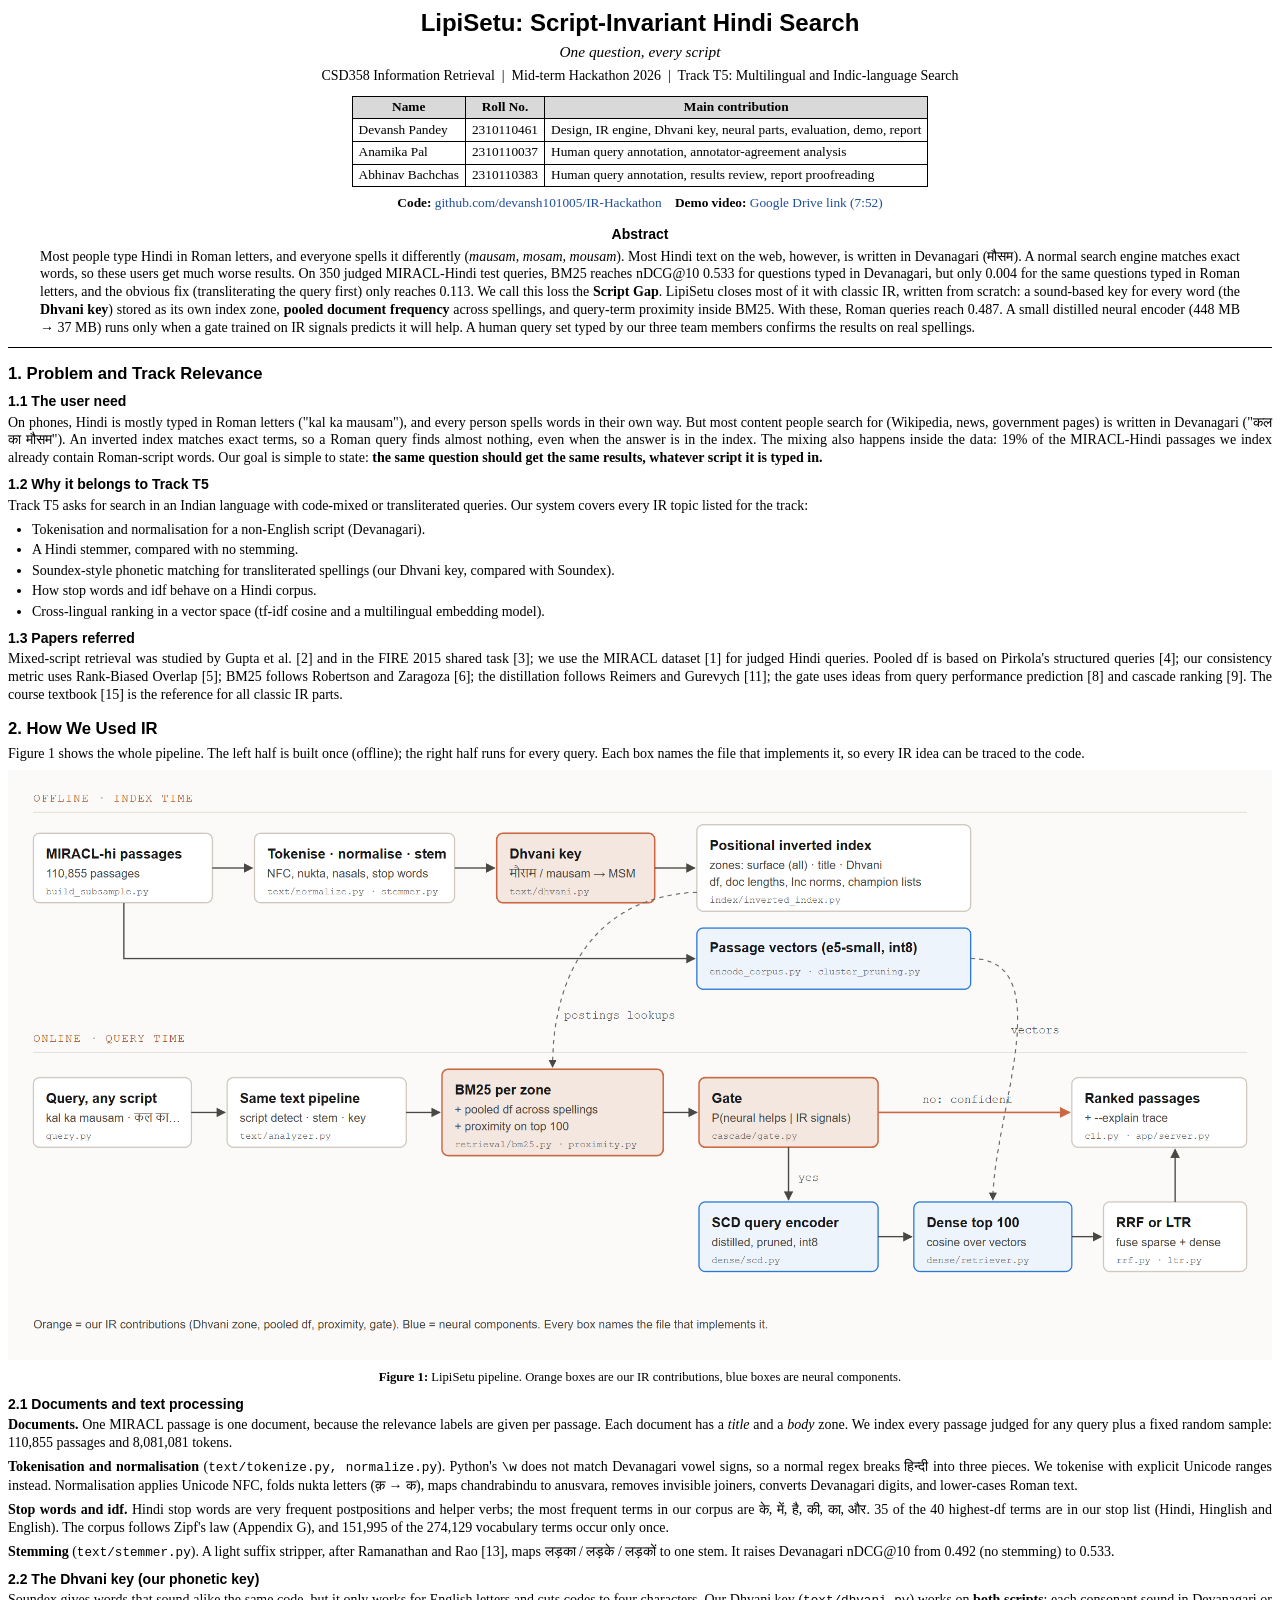
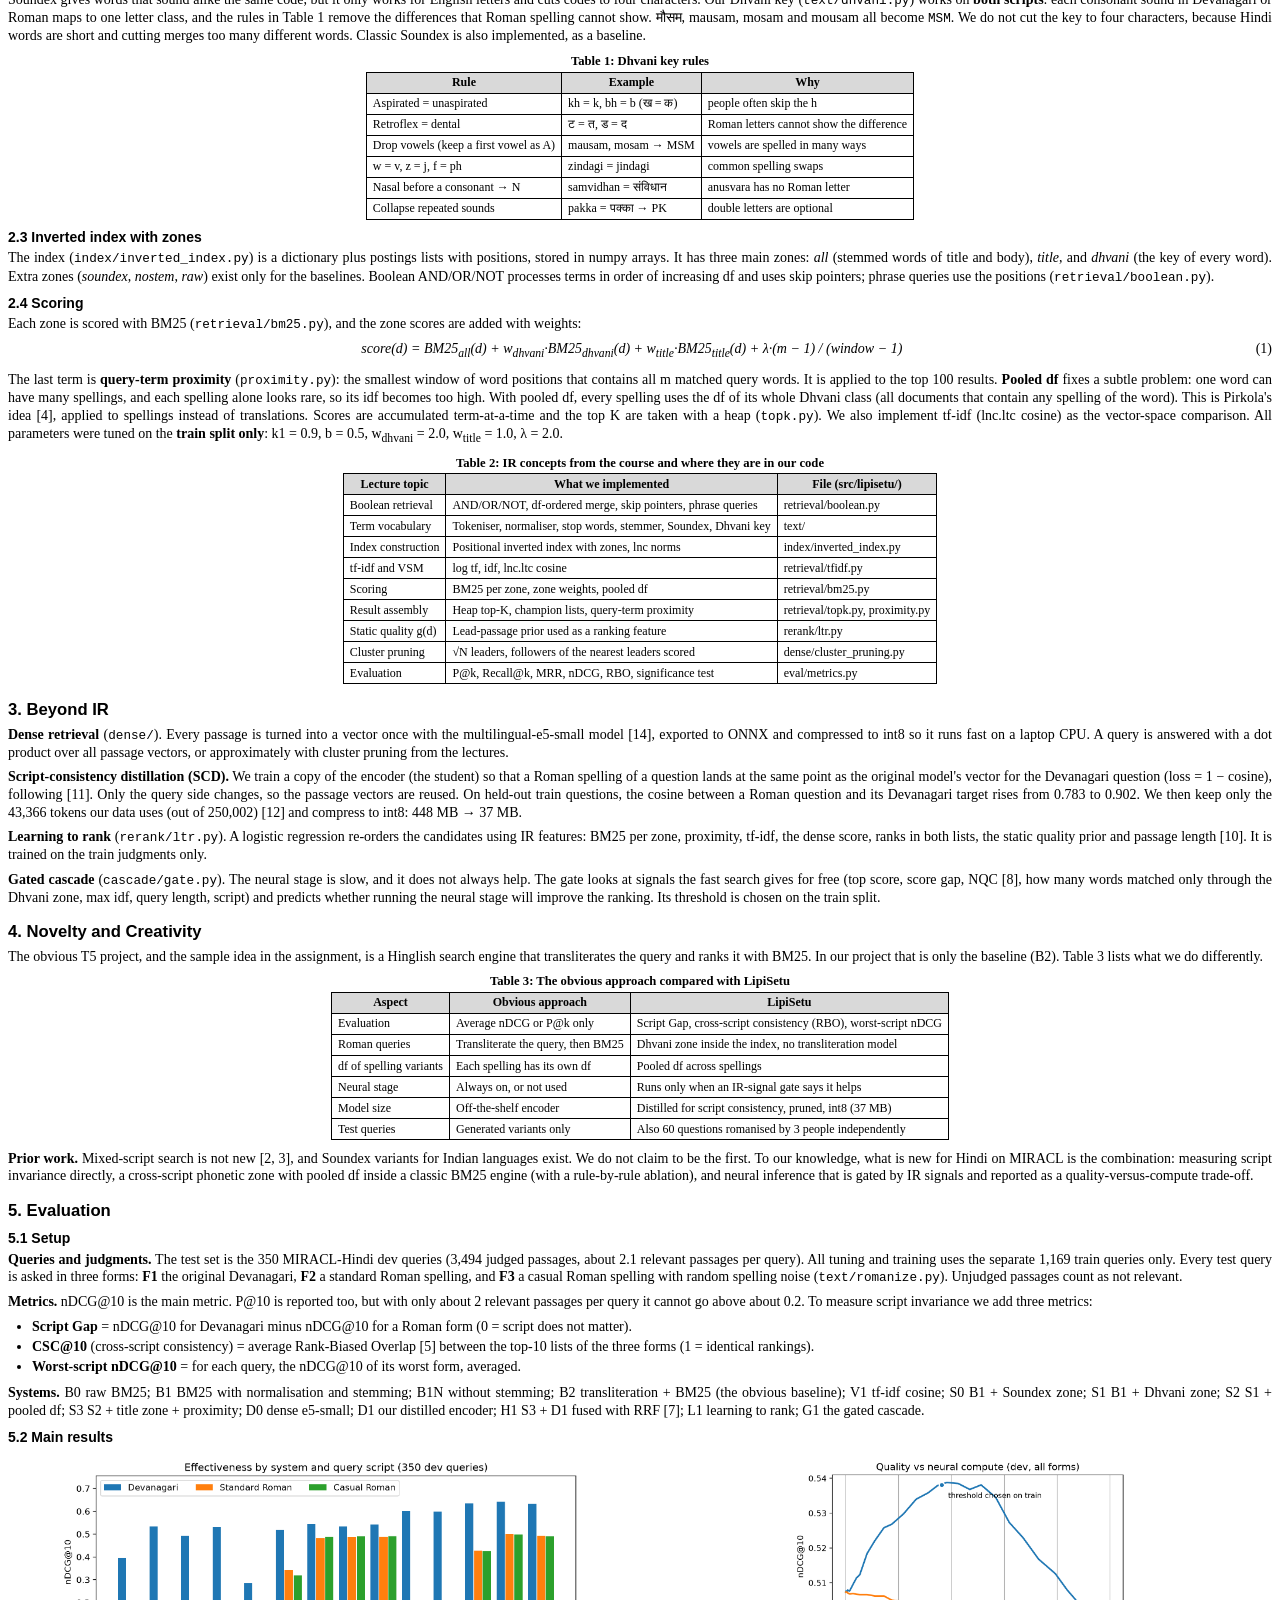
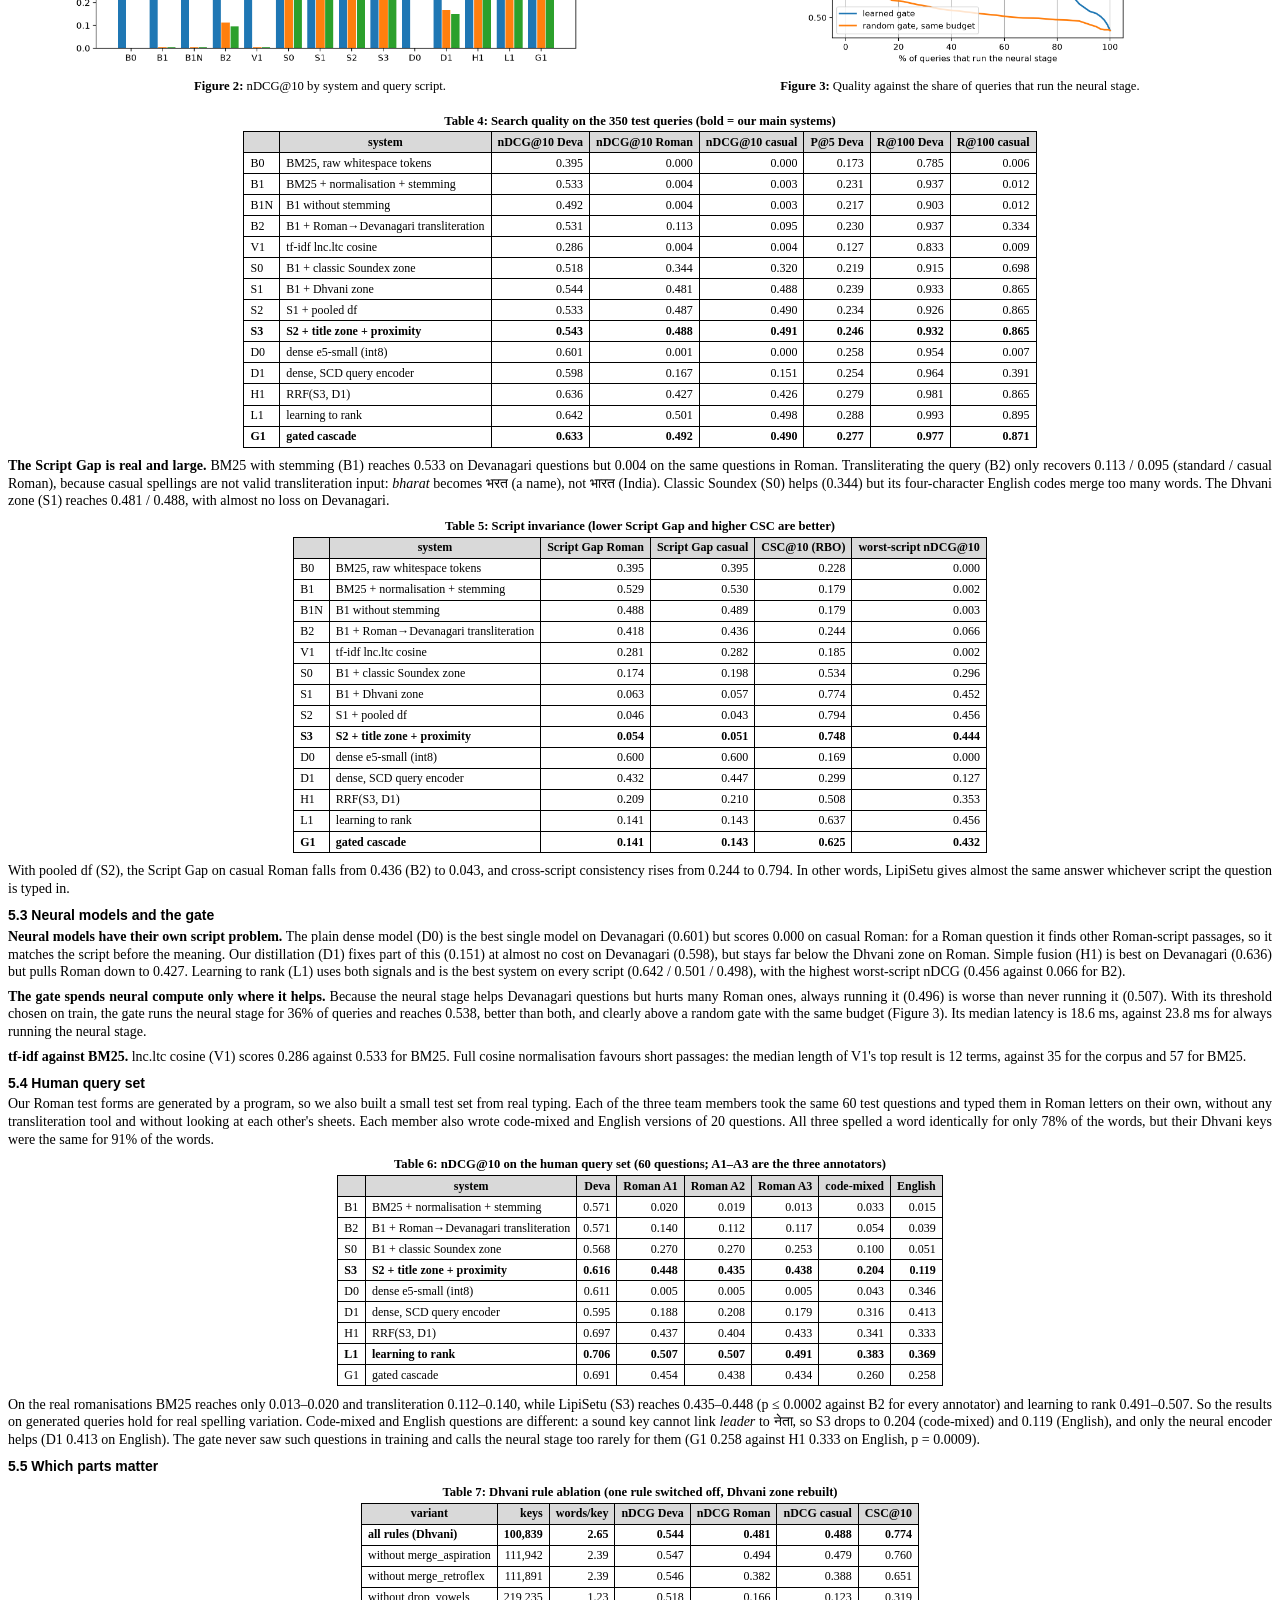
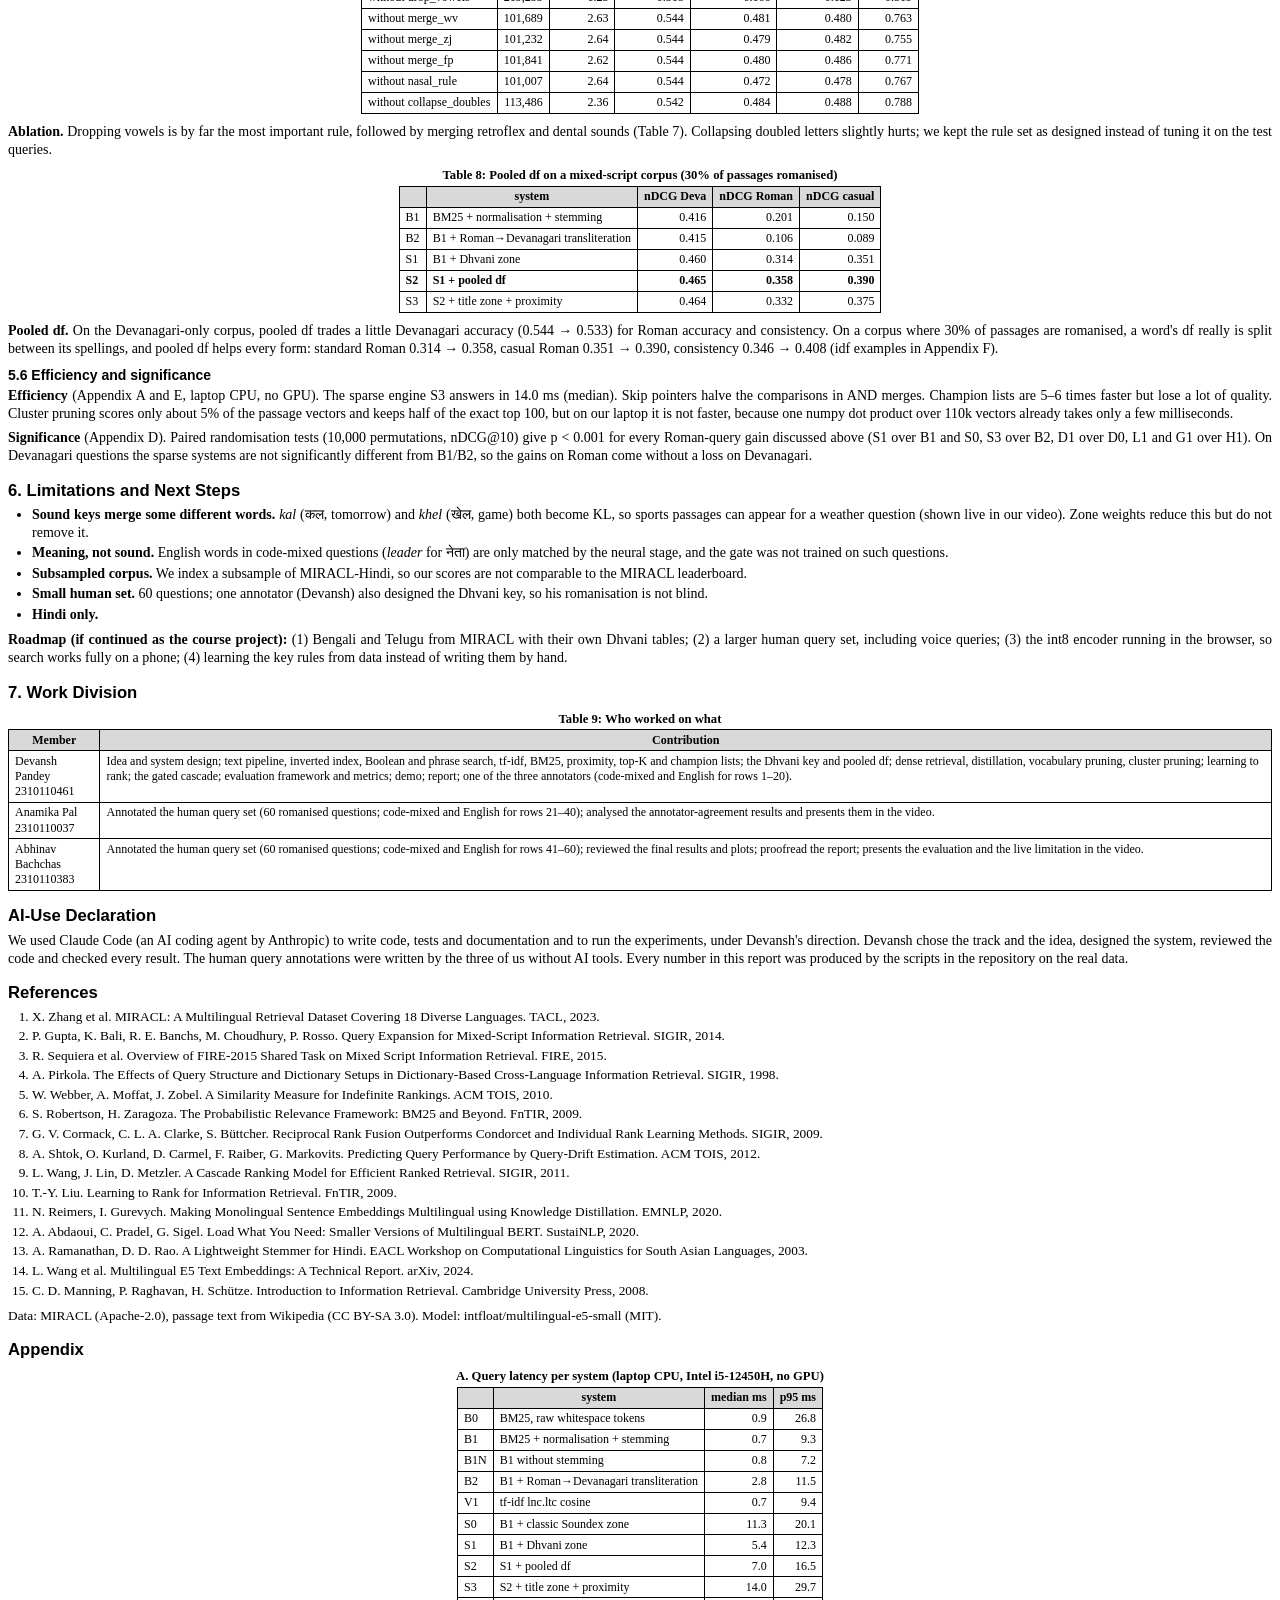
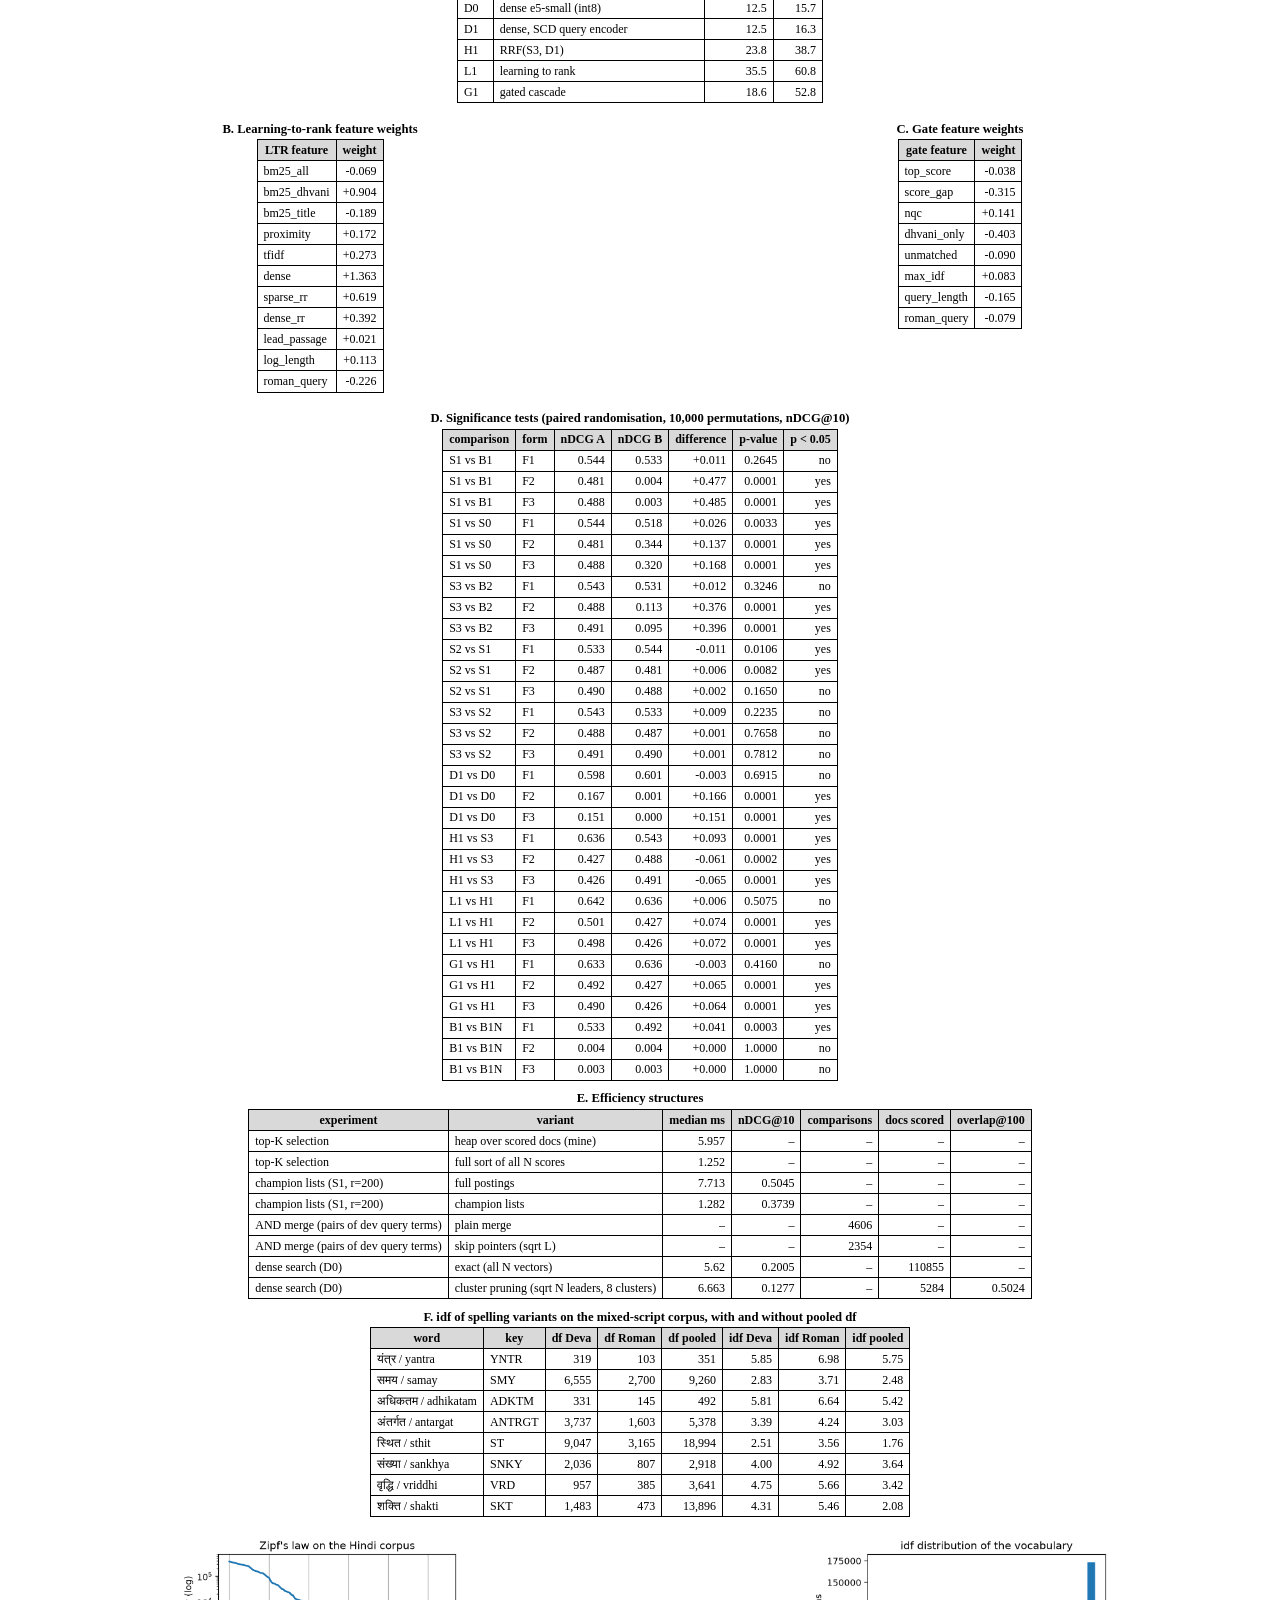
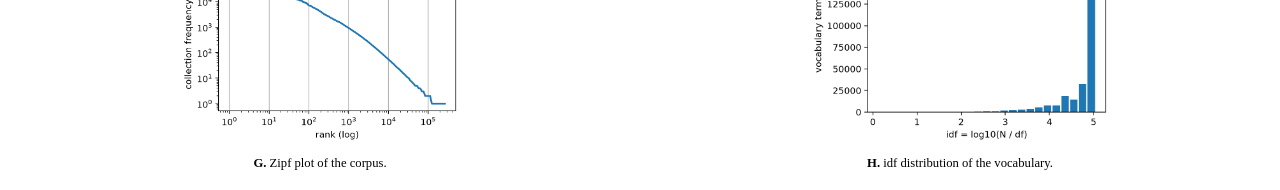
==== commit 618208c9: "Rewrite README in plain language; update AI-use declaration" ====
--- a/docs/report/report.html
+++ b/docs/report/report.html
@@ -33,4 +33,4 @@
 .refs li { font-size: 10pt; }
 .pb { page-break-before: always; }
 .note { font-size: 10pt; }
-</style></head><body><h1>LipiSetu: Script-Invariant Hindi Search</h1><p class="subtitle">One question, every script</p><p class="course">CSD358 Information Retrieval &nbsp;|&nbsp; Mid-term Hackathon 2026 &nbsp;|&nbsp; Track T5: Multilingual and Indic-language Search</p><table class="team"><thead><tr><th>Name</th><th>Roll No.</th><th>Main contribution</th></tr></thead><tbody><tr><td>Devansh Pandey</td><td>2310110461</td><td>Design, IR engine, Dhvani key, neural parts, evaluation, demo, report</td></tr><tr><td>Anamika Pal</td><td>2310110037</td><td>Human query annotation, annotator-agreement analysis</td></tr><tr><td>Abhinav Bachchas</td><td>2310110383</td><td>Human query annotation, results review, report proofreading</td></tr></tbody></table><p class="links"><b>Code:</b> <a href="https://github.com/devansh101005/IR-Hackathon">github.com/devansh101005/IR-Hackathon</a> &nbsp;&nbsp; <b>Demo video:</b> <a href="https://drive.google.com/file/d/1TqHq50ZBkyzUqQHaT9QEZ2kipsKy6S4D/view?usp=sharing">Google Drive link (7:52)</a></p><p class="abstract-title">Abstract</p><p class="abstract">Most people type Hindi in Roman letters, and everyone spells it differently (<i>mausam, mosam, mousam</i>). Most Hindi text on the web, however, is written in Devanagari (मौसम). A normal search engine matches exact words, so these users get much worse results. On 350 judged MIRACL-Hindi test queries, BM25 reaches nDCG@10 0.533 for questions typed in Devanagari, but only 0.004 for the same questions typed in Roman letters, and the obvious fix (transliterating the query first) only reaches 0.113. We call this loss the <b>Script Gap</b>. LipiSetu closes most of it with classic IR, written from scratch: a sound-based key for every word (the <b>Dhvani key</b>) stored as its own index zone, <b>pooled document frequency</b> across spellings, and query-term proximity inside BM25. With these, Roman queries reach 0.487. A small distilled neural encoder (448 MB → 37 MB) runs only when a gate trained on IR signals predicts it will help. A human query set typed by our three team members confirms the results on real spellings.</p><hr><h2>1. Problem and Track Relevance</h2><h3>1.1 The user need</h3><p>On phones, Hindi is mostly typed in Roman letters ("kal ka mausam"), and every person spells words in their own way. But most content people search for (Wikipedia, news, government pages) is written in Devanagari ("कल का मौसम"). An inverted index matches exact terms, so a Roman query finds almost nothing, even when the answer is in the index. The mixing also happens inside the data: 19% of the MIRACL-Hindi passages we index already contain Roman-script words. Our goal is simple to state: <b>the same question should get the same results, whatever script it is typed in.</b></p><h3>1.2 Why it belongs to Track T5</h3><p>Track T5 asks for search in an Indian language with code-mixed or transliterated queries. Our system covers every IR topic listed for the track:</p><ul><li>Tokenisation and normalisation for a non-English script (Devanagari).</li><li>A Hindi stemmer, compared with no stemming.</li><li>Soundex-style phonetic matching for transliterated spellings (our Dhvani key, compared with Soundex).</li><li>How stop words and idf behave on a Hindi corpus.</li><li>Cross-lingual ranking in a vector space (tf-idf cosine and a multilingual embedding model).</li></ul><h3>1.3 Papers referred</h3><p>Mixed-script retrieval was studied by Gupta et al. [2] and in the FIRE 2015 shared task [3]; we use the MIRACL dataset [1] for judged Hindi queries. Pooled df is based on Pirkola's structured queries [4]; our consistency metric uses Rank-Biased Overlap [5]; BM25 follows Robertson and Zaragoza [6]; the distillation follows Reimers and Gurevych [11]; the gate uses ideas from query performance prediction [8] and cascade ranking [9]. The course textbook [15] is the reference for all classic IR parts.</p><h2>2. How We Used IR</h2><p>Figure 1 shows the whole pipeline. The left half is built once (offline); the right half runs for every query. Each box names the file that implements it, so every IR idea can be traced to the code.</p><figure><img src="../pipeline.png" style="width:100%"><figcaption><b>Figure 1:</b> LipiSetu pipeline. Orange boxes are our IR contributions, blue boxes are neural components.</figcaption></figure><h3>2.1 Documents and text processing</h3><p><b>Documents.</b> One MIRACL passage is one document, because the relevance labels are given per passage. Each document has a <i>title</i> and a <i>body</i> zone. We index every passage judged for any query plus a fixed random sample: 110,855 passages and 8,081,081 tokens.</p><p><b>Tokenisation and normalisation</b> (<span class="mono">text/tokenize.py, normalize.py</span>). Python's <span class="mono">\w</span> does not match Devanagari vowel signs, so a normal regex breaks हिन्दी into three pieces. We tokenise with explicit Unicode ranges instead. Normalisation applies Unicode NFC, folds nukta letters (क़ → क), maps chandrabindu to anusvara, removes invisible joiners, converts Devanagari digits, and lower-cases Roman text.</p><p><b>Stop words and idf.</b> Hindi stop words are very frequent postpositions and helper verbs; the most frequent terms in our corpus are के, में, है, की, का, और. 35 of the 40 highest-df terms are in our stop list (Hindi, Hinglish and English). The corpus follows Zipf's law (Appendix G), and 151,995 of the 274,129 vocabulary terms occur only once.</p><p><b>Stemming</b> (<span class="mono">text/stemmer.py</span>). A light suffix stripper, after Ramanathan and Rao [13], maps लड़का / लड़के / लड़कों to one stem. It raises Devanagari nDCG@10 from 0.492 (no stemming) to 0.533.</p><h3>2.2 The Dhvani key (our phonetic key)</h3><p>Soundex gives words that sound alike the same code, but it only works for English letters and cuts codes to four characters. Our Dhvani key (<span class="mono">text/dhvani.py</span>) works on <b>both scripts</b>: each consonant sound in Devanagari or Roman maps to one letter class, and the rules in Table 1 remove the differences that Roman spelling cannot show. मौसम, mausam, mosam and mousam all become <span class="mono">MSM</span>. We do not cut the key to four characters, because Hindi words are short and cutting merges too many different words. Classic Soundex is also implemented, as a baseline.</p><p class="tcap">Table 1: Dhvani key rules</p><table><thead><tr><th>Rule</th><th>Example</th><th>Why</th></tr></thead><tbody><tr><td>Aspirated = unaspirated</td><td>kh = k, bh = b (ख = क)</td><td>people often skip the h</td></tr><tr><td>Retroflex = dental</td><td>ट = त, ड = द</td><td>Roman letters cannot show the difference</td></tr><tr><td>Drop vowels (keep a first vowel as A)</td><td>mausam, mosam → MSM</td><td>vowels are spelled in many ways</td></tr><tr><td>w = v, z = j, f = ph</td><td>zindagi = jindagi</td><td>common spelling swaps</td></tr><tr><td>Nasal before a consonant → N</td><td>samvidhan = संविधान</td><td>anusvara has no Roman letter</td></tr><tr><td>Collapse repeated sounds</td><td>pakka = पक्का → PK</td><td>double letters are optional</td></tr></tbody></table><h3>2.3 Inverted index with zones</h3><p>The index (<span class="mono">index/inverted_index.py</span>) is a dictionary plus postings lists with positions, stored in numpy arrays. It has three main zones: <i>all</i> (stemmed words of title and body), <i>title</i>, and <i>dhvani</i> (the key of every word). Extra zones (<i>soundex</i>, <i>nostem</i>, <i>raw</i>) exist only for the baselines. Boolean AND/OR/NOT processes terms in order of increasing df and uses skip pointers; phrase queries use the positions (<span class="mono">retrieval/boolean.py</span>).</p><h3>2.4 Scoring</h3><p>Each zone is scored with BM25 (<span class="mono">retrieval/bm25.py</span>), and the zone scores are added with weights:</p><p class="eq">score(d) = BM25<sub>all</sub>(d) + w<sub>dhvani</sub>·BM25<sub>dhvani</sub>(d) + w<sub>title</sub>·BM25<sub>title</sub>(d) + λ·(m − 1) / (window − 1)<span class="no">(1)</span></p><p>The last term is <b>query-term proximity</b> (<span class="mono">proximity.py</span>): the smallest window of word positions that contains all m matched query words. It is applied to the top 100 results. <b>Pooled df</b> fixes a subtle problem: one word can have many spellings, and each spelling alone looks rare, so its idf becomes too high. With pooled df, every spelling uses the df of its whole Dhvani class (all documents that contain any spelling of the word). This is Pirkola's idea [4], applied to spellings instead of translations. Scores are accumulated term-at-a-time and the top K are taken with a heap (<span class="mono">topk.py</span>). We also implement tf-idf (lnc.ltc cosine) as the vector-space comparison. All parameters were tuned on the <b>train split only</b>: k1 = 0.9, b = 0.5, w<sub>dhvani</sub> = 2.0, w<sub>title</sub> = 1.0, λ = 2.0.</p><p class="tcap">Table 2: IR concepts from the course and where they are in our code</p><table><thead><tr><th>Lecture topic</th><th>What we implemented</th><th>File (src/lipisetu/)</th></tr></thead><tbody><tr><td>Boolean retrieval</td><td>AND/OR/NOT, df-ordered merge, skip pointers, phrase queries</td><td>retrieval/boolean.py</td></tr><tr><td>Term vocabulary</td><td>Tokeniser, normaliser, stop words, stemmer, Soundex, Dhvani key</td><td>text/</td></tr><tr><td>Index construction</td><td>Positional inverted index with zones, lnc norms</td><td>index/inverted_index.py</td></tr><tr><td>tf-idf and VSM</td><td>log tf, idf, lnc.ltc cosine</td><td>retrieval/tfidf.py</td></tr><tr><td>Scoring</td><td>BM25 per zone, zone weights, pooled df</td><td>retrieval/bm25.py</td></tr><tr><td>Result assembly</td><td>Heap top-K, champion lists, query-term proximity</td><td>retrieval/topk.py, proximity.py</td></tr><tr><td>Static quality g(d)</td><td>Lead-passage prior used as a ranking feature</td><td>rerank/ltr.py</td></tr><tr><td>Cluster pruning</td><td>√N leaders, followers of the nearest leaders scored</td><td>dense/cluster_pruning.py</td></tr><tr><td>Evaluation</td><td>P@k, Recall@k, MRR, nDCG, RBO, significance test</td><td>eval/metrics.py</td></tr></tbody></table><h2>3. Beyond IR</h2><p><b>Dense retrieval</b> (<span class="mono">dense/</span>). Every passage is turned into a vector once with the multilingual-e5-small model [14], exported to ONNX and compressed to int8 so it runs fast on a laptop CPU. A query is answered with a dot product over all passage vectors, or approximately with cluster pruning from the lectures.</p><p><b>Script-consistency distillation (SCD).</b> We train a copy of the encoder (the student) so that a Roman spelling of a question lands at the same point as the original model's vector for the Devanagari question (loss = 1 − cosine), following [11]. Only the query side changes, so the passage vectors are reused. On held-out train questions, the cosine between a Roman question and its Devanagari target rises from 0.783 to 0.902. We then keep only the 43,366 tokens our data uses (out of 250,002) [12] and compress to int8: 448 MB → 37 MB.</p><p><b>Learning to rank</b> (<span class="mono">rerank/ltr.py</span>). A logistic regression re-orders the candidates using IR features: BM25 per zone, proximity, tf-idf, the dense score, ranks in both lists, the static quality prior and passage length [10]. It is trained on the train judgments only.</p><p><b>Gated cascade</b> (<span class="mono">cascade/gate.py</span>). The neural stage is slow, and it does not always help. The gate looks at signals the fast search gives for free (top score, score gap, NQC [8], how many words matched only through the Dhvani zone, max idf, query length, script) and predicts whether running the neural stage will improve the ranking. Its threshold is chosen on the train split.</p><h2>4. Novelty and Creativity</h2><p>The obvious T5 project, and the sample idea in the assignment, is a Hinglish search engine that transliterates the query and ranks it with BM25. In our project that is only the baseline (B2). Table 3 lists what we do differently.</p><p class="tcap">Table 3: The obvious approach compared with LipiSetu</p><table><thead><tr><th>Aspect</th><th>Obvious approach</th><th>LipiSetu</th></tr></thead><tbody><tr><td>Evaluation</td><td>Average nDCG or P@k only</td><td>Script Gap, cross-script consistency (RBO), worst-script nDCG</td></tr><tr><td>Roman queries</td><td>Transliterate the query, then BM25</td><td>Dhvani zone inside the index, no transliteration model</td></tr><tr><td>df of spelling variants</td><td>Each spelling has its own df</td><td>Pooled df across spellings</td></tr><tr><td>Neural stage</td><td>Always on, or not used</td><td>Runs only when an IR-signal gate says it helps</td></tr><tr><td>Model size</td><td>Off-the-shelf encoder</td><td>Distilled for script consistency, pruned, int8 (37 MB)</td></tr><tr><td>Test queries</td><td>Generated variants only</td><td>Also 60 questions romanised by 3 people independently</td></tr></tbody></table><p><b>Prior work.</b> Mixed-script search is not new [2, 3], and Soundex variants for Indian languages exist. We do not claim to be the first. To our knowledge, what is new for Hindi on MIRACL is the combination: measuring script invariance directly, a cross-script phonetic zone with pooled df inside a classic BM25 engine (with a rule-by-rule ablation), and neural inference that is gated by IR signals and reported as a quality-versus-compute trade-off.</p><h2>5. Evaluation</h2><h3>5.1 Setup</h3><p><b>Queries and judgments.</b> The test set is the 350 MIRACL-Hindi dev queries (3,494 judged passages, about 2.1 relevant passages per query). All tuning and training uses the separate 1,169 train queries only. Every test query is asked in three forms: <b>F1</b> the original Devanagari, <b>F2</b> a standard Roman spelling, and <b>F3</b> a casual Roman spelling with random spelling noise (<span class="mono">text/romanize.py</span>). Unjudged passages count as not relevant.</p><p><b>Metrics.</b> nDCG@10 is the main metric. P@10 is reported too, but with only about 2 relevant passages per query it cannot go above about 0.2. To measure script invariance we add three metrics:</p><ul><li><b>Script Gap</b> = nDCG@10 for Devanagari minus nDCG@10 for a Roman form (0 = script does not matter).</li><li><b>CSC@10</b> (cross-script consistency) = average Rank-Biased Overlap [5] between the top-10 lists of the three forms (1 = identical rankings).</li><li><b>Worst-script nDCG@10</b> = for each query, the nDCG@10 of its worst form, averaged.</li></ul><p><b>Systems.</b> B0 raw BM25; B1 BM25 with normalisation and stemming; B1N without stemming; B2 transliteration + BM25 (the obvious baseline); V1 tf-idf cosine; S0 B1 + Soundex zone; S1 B1 + Dhvani zone; S2 S1 + pooled df; S3 S2 + title zone + proximity; D0 dense e5-small; D1 our distilled encoder; H1 S3 + D1 fused with RRF [7]; L1 learning to rank; G1 the gated cascade.</p><h3>5.2 Main results</h3><div class="two"><figure><img src="../../results/fig_ndcg_by_system.png" style="width:100%"><figcaption><b>Figure 2:</b> nDCG@10 by system and query script.</figcaption></figure><figure><img src="../../results/fig_budget_curve.png" style="width:100%"><figcaption><b>Figure 3:</b> Quality against the share of queries that run the neural stage.</figcaption></figure></div><p class="tcap">Table 4: Search quality on the 350 test queries (bold = our main systems)</p><table><thead><tr><th class=""></th><th class="">system</th><th class="num">nDCG@10 Deva</th><th class="num">nDCG@10 Roman</th><th class="num">nDCG@10 casual</th><th class="num">P@5 Deva</th><th class="num">R@100 Deva</th><th class="num">R@100 casual</th></tr></thead><tbody><tr><td class="">B0</td><td class="">BM25, raw whitespace tokens</td><td class="num">0.395</td><td class="num">0.000</td><td class="num">0.000</td><td class="num">0.173</td><td class="num">0.785</td><td class="num">0.006</td></tr><tr><td class="">B1</td><td class="">BM25 + normalisation + stemming</td><td class="num">0.533</td><td class="num">0.004</td><td class="num">0.003</td><td class="num">0.231</td><td class="num">0.937</td><td class="num">0.012</td></tr><tr><td class="">B1N</td><td class="">B1 without stemming</td><td class="num">0.492</td><td class="num">0.004</td><td class="num">0.003</td><td class="num">0.217</td><td class="num">0.903</td><td class="num">0.012</td></tr><tr><td class="">B2</td><td class="">B1 + Roman→Devanagari transliteration</td><td class="num">0.531</td><td class="num">0.113</td><td class="num">0.095</td><td class="num">0.230</td><td class="num">0.937</td><td class="num">0.334</td></tr><tr><td class="">V1</td><td class="">tf-idf lnc.ltc cosine</td><td class="num">0.286</td><td class="num">0.004</td><td class="num">0.004</td><td class="num">0.127</td><td class="num">0.833</td><td class="num">0.009</td></tr><tr><td class="">S0</td><td class="">B1 + classic Soundex zone</td><td class="num">0.518</td><td class="num">0.344</td><td class="num">0.320</td><td class="num">0.219</td><td class="num">0.915</td><td class="num">0.698</td></tr><tr><td class="">S1</td><td class="">B1 + Dhvani zone</td><td class="num">0.544</td><td class="num">0.481</td><td class="num">0.488</td><td class="num">0.239</td><td class="num">0.933</td><td class="num">0.865</td></tr><tr><td class="">S2</td><td class="">S1 + pooled df</td><td class="num">0.533</td><td class="num">0.487</td><td class="num">0.490</td><td class="num">0.234</td><td class="num">0.926</td><td class="num">0.865</td></tr><tr class="hl"><td class="">S3</td><td class="">S2 + title zone + proximity</td><td class="num">0.543</td><td class="num">0.488</td><td class="num">0.491</td><td class="num">0.246</td><td class="num">0.932</td><td class="num">0.865</td></tr><tr><td class="">D0</td><td class="">dense e5-small (int8)</td><td class="num">0.601</td><td class="num">0.001</td><td class="num">0.000</td><td class="num">0.258</td><td class="num">0.954</td><td class="num">0.007</td></tr><tr><td class="">D1</td><td class="">dense, SCD query encoder</td><td class="num">0.598</td><td class="num">0.167</td><td class="num">0.151</td><td class="num">0.254</td><td class="num">0.964</td><td class="num">0.391</td></tr><tr><td class="">H1</td><td class="">RRF(S3, D1)</td><td class="num">0.636</td><td class="num">0.427</td><td class="num">0.426</td><td class="num">0.279</td><td class="num">0.981</td><td class="num">0.865</td></tr><tr><td class="">L1</td><td class="">learning to rank</td><td class="num">0.642</td><td class="num">0.501</td><td class="num">0.498</td><td class="num">0.288</td><td class="num">0.993</td><td class="num">0.895</td></tr><tr class="hl"><td class="">G1</td><td class="">gated cascade</td><td class="num">0.633</td><td class="num">0.492</td><td class="num">0.490</td><td class="num">0.277</td><td class="num">0.977</td><td class="num">0.871</td></tr></tbody></table><p><b>The Script Gap is real and large.</b> BM25 with stemming (B1) reaches 0.533 on Devanagari questions but 0.004 on the same questions in Roman. Transliterating the query (B2) only recovers 0.113 / 0.095 (standard / casual Roman), because casual spellings are not valid transliteration input: <i>bharat</i> becomes भरत (a name), not भारत (India). Classic Soundex (S0) helps (0.344) but its four-character English codes merge too many words. The Dhvani zone (S1) reaches 0.481 / 0.488, with almost no loss on Devanagari.</p><p class="tcap">Table 5: Script invariance (lower Script Gap and higher CSC are better)</p><table><thead><tr><th class=""></th><th class="">system</th><th class="num">Script Gap Roman</th><th class="num">Script Gap casual</th><th class="num">CSC@10 (RBO)</th><th class="num">worst-script nDCG@10</th></tr></thead><tbody><tr><td class="">B0</td><td class="">BM25, raw whitespace tokens</td><td class="num">0.395</td><td class="num">0.395</td><td class="num">0.228</td><td class="num">0.000</td></tr><tr><td class="">B1</td><td class="">BM25 + normalisation + stemming</td><td class="num">0.529</td><td class="num">0.530</td><td class="num">0.179</td><td class="num">0.002</td></tr><tr><td class="">B1N</td><td class="">B1 without stemming</td><td class="num">0.488</td><td class="num">0.489</td><td class="num">0.179</td><td class="num">0.003</td></tr><tr><td class="">B2</td><td class="">B1 + Roman→Devanagari transliteration</td><td class="num">0.418</td><td class="num">0.436</td><td class="num">0.244</td><td class="num">0.066</td></tr><tr><td class="">V1</td><td class="">tf-idf lnc.ltc cosine</td><td class="num">0.281</td><td class="num">0.282</td><td class="num">0.185</td><td class="num">0.002</td></tr><tr><td class="">S0</td><td class="">B1 + classic Soundex zone</td><td class="num">0.174</td><td class="num">0.198</td><td class="num">0.534</td><td class="num">0.296</td></tr><tr><td class="">S1</td><td class="">B1 + Dhvani zone</td><td class="num">0.063</td><td class="num">0.057</td><td class="num">0.774</td><td class="num">0.452</td></tr><tr><td class="">S2</td><td class="">S1 + pooled df</td><td class="num">0.046</td><td class="num">0.043</td><td class="num">0.794</td><td class="num">0.456</td></tr><tr class="hl"><td class="">S3</td><td class="">S2 + title zone + proximity</td><td class="num">0.054</td><td class="num">0.051</td><td class="num">0.748</td><td class="num">0.444</td></tr><tr><td class="">D0</td><td class="">dense e5-small (int8)</td><td class="num">0.600</td><td class="num">0.600</td><td class="num">0.169</td><td class="num">0.000</td></tr><tr><td class="">D1</td><td class="">dense, SCD query encoder</td><td class="num">0.432</td><td class="num">0.447</td><td class="num">0.299</td><td class="num">0.127</td></tr><tr><td class="">H1</td><td class="">RRF(S3, D1)</td><td class="num">0.209</td><td class="num">0.210</td><td class="num">0.508</td><td class="num">0.353</td></tr><tr><td class="">L1</td><td class="">learning to rank</td><td class="num">0.141</td><td class="num">0.143</td><td class="num">0.637</td><td class="num">0.456</td></tr><tr class="hl"><td class="">G1</td><td class="">gated cascade</td><td class="num">0.141</td><td class="num">0.143</td><td class="num">0.625</td><td class="num">0.432</td></tr></tbody></table><p>With pooled df (S2), the Script Gap on casual Roman falls from 0.436 (B2) to 0.043, and cross-script consistency rises from 0.244 to 0.794. In other words, LipiSetu gives almost the same answer whichever script the question is typed in.</p><h3>5.3 Neural models and the gate</h3><p><b>Neural models have their own script problem.</b> The plain dense model (D0) is the best single model on Devanagari (0.601) but scores 0.000 on casual Roman: for a Roman question it finds other Roman-script passages, so it matches the script before the meaning. Our distillation (D1) fixes part of this (0.151) at almost no cost on Devanagari (0.598), but stays far below the Dhvani zone on Roman. Simple fusion (H1) is best on Devanagari (0.636) but pulls Roman down to 0.427. Learning to rank (L1) uses both signals and is the best system on every script (0.642 / 0.501 / 0.498), with the highest worst-script nDCG (0.456 against 0.066 for B2).</p><p><b>The gate spends neural compute only where it helps.</b> Because the neural stage helps Devanagari questions but hurts many Roman ones, always running it (0.496) is worse than never running it (0.507). With its threshold chosen on train, the gate runs the neural stage for 36% of queries and reaches 0.538, better than both, and clearly above a random gate with the same budget (Figure 3). Its median latency is 18.6 ms, against 23.8 ms for always running the neural stage.</p><p><b>tf-idf against BM25.</b> lnc.ltc cosine (V1) scores 0.286 against 0.533 for BM25. Full cosine normalisation favours short passages: the median length of V1's top result is 12 terms, against 35 for the corpus and 57 for BM25.</p><h3>5.4 Human query set</h3><p>Our Roman test forms are generated by a program, so we also built a small test set from real typing. Each of the three team members took the same 60 test questions and typed them in Roman letters on their own, without any transliteration tool and without looking at each other's sheets. Each member also wrote code-mixed and English versions of 20 questions. All three spelled a word identically for only 78% of the words, but their Dhvani keys were the same for 91% of the words.</p><p class="tcap">Table 6: nDCG@10 on the human query set (60 questions; A1–A3 are the three annotators)</p><table><thead><tr><th class=""></th><th class="">system</th><th class="num">Deva</th><th class="num">Roman A1</th><th class="num">Roman A2</th><th class="num">Roman A3</th><th class="num">code-mixed</th><th class="num">English</th></tr></thead><tbody><tr><td class="">B1</td><td class="">BM25 + normalisation + stemming</td><td class="num">0.571</td><td class="num">0.020</td><td class="num">0.019</td><td class="num">0.013</td><td class="num">0.033</td><td class="num">0.015</td></tr><tr><td class="">B2</td><td class="">B1 + Roman→Devanagari transliteration</td><td class="num">0.571</td><td class="num">0.140</td><td class="num">0.112</td><td class="num">0.117</td><td class="num">0.054</td><td class="num">0.039</td></tr><tr><td class="">S0</td><td class="">B1 + classic Soundex zone</td><td class="num">0.568</td><td class="num">0.270</td><td class="num">0.270</td><td class="num">0.253</td><td class="num">0.100</td><td class="num">0.051</td></tr><tr class="hl"><td class="">S3</td><td class="">S2 + title zone + proximity</td><td class="num">0.616</td><td class="num">0.448</td><td class="num">0.435</td><td class="num">0.438</td><td class="num">0.204</td><td class="num">0.119</td></tr><tr><td class="">D0</td><td class="">dense e5-small (int8)</td><td class="num">0.611</td><td class="num">0.005</td><td class="num">0.005</td><td class="num">0.005</td><td class="num">0.043</td><td class="num">0.346</td></tr><tr><td class="">D1</td><td class="">dense, SCD query encoder</td><td class="num">0.595</td><td class="num">0.188</td><td class="num">0.208</td><td class="num">0.179</td><td class="num">0.316</td><td class="num">0.413</td></tr><tr><td class="">H1</td><td class="">RRF(S3, D1)</td><td class="num">0.697</td><td class="num">0.437</td><td class="num">0.404</td><td class="num">0.433</td><td class="num">0.341</td><td class="num">0.333</td></tr><tr class="hl"><td class="">L1</td><td class="">learning to rank</td><td class="num">0.706</td><td class="num">0.507</td><td class="num">0.507</td><td class="num">0.491</td><td class="num">0.383</td><td class="num">0.369</td></tr><tr><td class="">G1</td><td class="">gated cascade</td><td class="num">0.691</td><td class="num">0.454</td><td class="num">0.438</td><td class="num">0.434</td><td class="num">0.260</td><td class="num">0.258</td></tr></tbody></table><p>On the real romanisations BM25 reaches only 0.013–0.020 and transliteration 0.112–0.140, while LipiSetu (S3) reaches 0.435–0.448 (p ≤ 0.0002 against B2 for every annotator) and learning to rank 0.491–0.507. So the results on generated queries hold for real spelling variation. Code-mixed and English questions are different: a sound key cannot link <i>leader</i> to नेता, so S3 drops to 0.204 (code-mixed) and 0.119 (English), and only the neural encoder helps (D1 0.413 on English). The gate never saw such questions in training and calls the neural stage too rarely for them (G1 0.258 against H1 0.333 on English, p = 0.0009).</p><h3>5.5 Which parts matter</h3><p class="tcap">Table 7: Dhvani rule ablation (one rule switched off, Dhvani zone rebuilt)</p><table><thead><tr><th class="">variant</th><th class="num">keys</th><th class="num">words/key</th><th class="num">nDCG Deva</th><th class="num">nDCG Roman</th><th class="num">nDCG casual</th><th class="num">CSC@10</th></tr></thead><tbody><tr class="hl"><td class="">all rules (Dhvani)</td><td class="num">100,839</td><td class="num">2.65</td><td class="num">0.544</td><td class="num">0.481</td><td class="num">0.488</td><td class="num">0.774</td></tr><tr><td class="">without merge_aspiration</td><td class="num">111,942</td><td class="num">2.39</td><td class="num">0.547</td><td class="num">0.494</td><td class="num">0.479</td><td class="num">0.760</td></tr><tr><td class="">without merge_retroflex</td><td class="num">111,891</td><td class="num">2.39</td><td class="num">0.546</td><td class="num">0.382</td><td class="num">0.388</td><td class="num">0.651</td></tr><tr><td class="">without drop_vowels</td><td class="num">219,235</td><td class="num">1.23</td><td class="num">0.518</td><td class="num">0.166</td><td class="num">0.123</td><td class="num">0.319</td></tr><tr><td class="">without merge_wv</td><td class="num">101,689</td><td class="num">2.63</td><td class="num">0.544</td><td class="num">0.481</td><td class="num">0.480</td><td class="num">0.763</td></tr><tr><td class="">without merge_zj</td><td class="num">101,232</td><td class="num">2.64</td><td class="num">0.544</td><td class="num">0.479</td><td class="num">0.482</td><td class="num">0.755</td></tr><tr><td class="">without merge_fp</td><td class="num">101,841</td><td class="num">2.62</td><td class="num">0.544</td><td class="num">0.480</td><td class="num">0.486</td><td class="num">0.771</td></tr><tr><td class="">without nasal_rule</td><td class="num">101,007</td><td class="num">2.64</td><td class="num">0.544</td><td class="num">0.472</td><td class="num">0.478</td><td class="num">0.767</td></tr><tr><td class="">without collapse_doubles</td><td class="num">113,486</td><td class="num">2.36</td><td class="num">0.542</td><td class="num">0.484</td><td class="num">0.488</td><td class="num">0.788</td></tr></tbody></table><p><b>Ablation.</b> Dropping vowels is by far the most important rule, followed by merging retroflex and dental sounds (Table 7). Collapsing doubled letters slightly hurts; we kept the rule set as designed instead of tuning it on the test queries.</p><p class="tcap">Table 8: Pooled df on a mixed-script corpus (30% of passages romanised)</p><table><thead><tr><th class=""></th><th class="">system</th><th class="num">nDCG Deva</th><th class="num">nDCG Roman</th><th class="num">nDCG casual</th></tr></thead><tbody><tr><td class="">B1</td><td class="">BM25 + normalisation + stemming</td><td class="num">0.416</td><td class="num">0.201</td><td class="num">0.150</td></tr><tr><td class="">B2</td><td class="">B1 + Roman→Devanagari transliteration</td><td class="num">0.415</td><td class="num">0.106</td><td class="num">0.089</td></tr><tr><td class="">S1</td><td class="">B1 + Dhvani zone</td><td class="num">0.460</td><td class="num">0.314</td><td class="num">0.351</td></tr><tr class="hl"><td class="">S2</td><td class="">S1 + pooled df</td><td class="num">0.465</td><td class="num">0.358</td><td class="num">0.390</td></tr><tr><td class="">S3</td><td class="">S2 + title zone + proximity</td><td class="num">0.464</td><td class="num">0.332</td><td class="num">0.375</td></tr></tbody></table><p><b>Pooled df.</b> On the Devanagari-only corpus, pooled df trades a little Devanagari accuracy (0.544 → 0.533) for Roman accuracy and consistency. On a corpus where 30% of passages are romanised, a word's df really is split between its spellings, and pooled df helps every form: standard Roman 0.314 → 0.358, casual Roman 0.351 → 0.390, consistency 0.346 → 0.408 (idf examples in Appendix F).</p><h3>5.6 Efficiency and significance</h3><p><b>Efficiency</b> (Appendix A and E, laptop CPU, no GPU). The sparse engine S3 answers in 14.0 ms (median). Skip pointers halve the comparisons in AND merges. Champion lists are 5–6 times faster but lose a lot of quality. Cluster pruning scores only about 5% of the passage vectors and keeps half of the exact top 100, but on our laptop it is not faster, because one numpy dot product over 110k vectors already takes only a few milliseconds.</p><p><b>Significance</b> (Appendix D). Paired randomisation tests (10,000 permutations, nDCG@10) give p &lt; 0.001 for every Roman-query gain discussed above (S1 over B1 and S0, S3 over B2, D1 over D0, L1 and G1 over H1). On Devanagari questions the sparse systems are not significantly different from B1/B2, so the gains on Roman come without a loss on Devanagari.</p><h2>6. Limitations and Next Steps</h2><ul><li><b>Sound keys merge some different words.</b> <i>kal</i> (कल, tomorrow) and <i>khel</i> (खेल, game) both become KL, so sports passages can appear for a weather question (shown live in our video). Zone weights reduce this but do not remove it.</li><li><b>Meaning, not sound.</b> English words in code-mixed questions (<i>leader</i> for नेता) are only matched by the neural stage, and the gate was not trained on such questions.</li><li><b>Subsampled corpus.</b> We index a subsample of MIRACL-Hindi, so our scores are not comparable to the MIRACL leaderboard.</li><li><b>Small human set.</b> 60 questions; one annotator (Devansh) also designed the Dhvani key, so his romanisation is not blind.</li><li><b>Hindi only.</b></li></ul><p><b>Roadmap (if continued as the course project):</b> (1) Bengali and Telugu from MIRACL with their own Dhvani tables; (2) a larger human query set, including voice queries; (3) the int8 encoder running in the browser, so search works fully on a phone; (4) learning the key rules from data instead of writing them by hand.</p><h2>7. Work Division</h2><p class="tcap">Table 9: Who worked on what</p><table><thead><tr><th>Member</th><th>Contribution</th></tr></thead><tbody><tr><td>Devansh Pandey<br>2310110461</td><td>Idea and system design; text pipeline, inverted index, Boolean and phrase search, tf-idf, BM25, proximity, top-K and champion lists; the Dhvani key and pooled df; dense retrieval, distillation, vocabulary pruning, cluster pruning; learning to rank; the gated cascade; evaluation framework and metrics; demo; report; one of the three annotators (code-mixed and English for rows 1–20).</td></tr><tr><td>Anamika Pal<br>2310110037</td><td>Annotated the human query set (60 romanised questions; code-mixed and English for rows 21–40); analysed the annotator-agreement results and presents them in the video.</td></tr><tr><td>Abhinav Bachchas<br>2310110383</td><td>Annotated the human query set (60 romanised questions; code-mixed and English for rows 41–60); reviewed the final results and plots; proofread the report; presents the evaluation and the live limitation in the video.</td></tr></tbody></table><h2>AI-Use Declaration</h2><p>We used Claude Code (an AI coding assistant by Anthropic) to help brainstorm and plan the project, write and refactor code, write tests, run the experiments and draft documentation. Devansh chose the track and the final idea, directed the work, reviewed the code and checked the results. The human query annotations were written by the three of us without AI tools. Every number in this report was produced by the scripts in the repository on the real data.</p><h2>References</h2><ol class="refs"><li>X. Zhang et al. MIRACL: A Multilingual Retrieval Dataset Covering 18 Diverse Languages. TACL, 2023.</li><li>P. Gupta, K. Bali, R. E. Banchs, M. Choudhury, P. Rosso. Query Expansion for Mixed-Script Information Retrieval. SIGIR, 2014.</li><li>R. Sequiera et al. Overview of FIRE-2015 Shared Task on Mixed Script Information Retrieval. FIRE, 2015.</li><li>A. Pirkola. The Effects of Query Structure and Dictionary Setups in Dictionary-Based Cross-Language Information Retrieval. SIGIR, 1998.</li><li>W. Webber, A. Moffat, J. Zobel. A Similarity Measure for Indefinite Rankings. ACM TOIS, 2010.</li><li>S. Robertson, H. Zaragoza. The Probabilistic Relevance Framework: BM25 and Beyond. FnTIR, 2009.</li><li>G. V. Cormack, C. L. A. Clarke, S. Büttcher. Reciprocal Rank Fusion Outperforms Condorcet and Individual Rank Learning Methods. SIGIR, 2009.</li><li>A. Shtok, O. Kurland, D. Carmel, F. Raiber, G. Markovits. Predicting Query Performance by Query-Drift Estimation. ACM TOIS, 2012.</li><li>L. Wang, J. Lin, D. Metzler. A Cascade Ranking Model for Efficient Ranked Retrieval. SIGIR, 2011.</li><li>T.-Y. Liu. Learning to Rank for Information Retrieval. FnTIR, 2009.</li><li>N. Reimers, I. Gurevych. Making Monolingual Sentence Embeddings Multilingual using Knowledge Distillation. EMNLP, 2020.</li><li>A. Abdaoui, C. Pradel, G. Sigel. Load What You Need: Smaller Versions of Multilingual BERT. SustaiNLP, 2020.</li><li>A. Ramanathan, D. D. Rao. A Lightweight Stemmer for Hindi. EACL Workshop on Computational Linguistics for South Asian Languages, 2003.</li><li>L. Wang et al. Multilingual E5 Text Embeddings: A Technical Report. arXiv, 2024.</li><li>C. D. Manning, P. Raghavan, H. Schütze. Introduction to Information Retrieval. Cambridge University Press, 2008.</li></ol><p class="note">Data: MIRACL (Apache-2.0), passage text from Wikipedia (CC BY-SA 3.0). Model: intfloat/multilingual-e5-small (MIT).</p><h2 class="pb">Appendix</h2><p class="tcap">A. Query latency per system (laptop CPU, Intel i5-12450H, no GPU)</p><table><thead><tr><th class=""></th><th class="">system</th><th class="num">median ms</th><th class="num">p95 ms</th></tr></thead><tbody><tr><td class="">B0</td><td class="">BM25, raw whitespace tokens</td><td class="num">0.9</td><td class="num">26.8</td></tr><tr><td class="">B1</td><td class="">BM25 + normalisation + stemming</td><td class="num">0.7</td><td class="num">9.3</td></tr><tr><td class="">B1N</td><td class="">B1 without stemming</td><td class="num">0.8</td><td class="num">7.2</td></tr><tr><td class="">B2</td><td class="">B1 + Roman→Devanagari transliteration</td><td class="num">2.8</td><td class="num">11.5</td></tr><tr><td class="">V1</td><td class="">tf-idf lnc.ltc cosine</td><td class="num">0.7</td><td class="num">9.4</td></tr><tr><td class="">S0</td><td class="">B1 + classic Soundex zone</td><td class="num">11.3</td><td class="num">20.1</td></tr><tr><td class="">S1</td><td class="">B1 + Dhvani zone</td><td class="num">5.4</td><td class="num">12.3</td></tr><tr><td class="">S2</td><td class="">S1 + pooled df</td><td class="num">7.0</td><td class="num">16.5</td></tr><tr><td class="">S3</td><td class="">S2 + title zone + proximity</td><td class="num">14.0</td><td class="num">29.7</td></tr><tr><td class="">D0</td><td class="">dense e5-small (int8)</td><td class="num">12.5</td><td class="num">15.7</td></tr><tr><td class="">D1</td><td class="">dense, SCD query encoder</td><td class="num">12.5</td><td class="num">16.3</td></tr><tr><td class="">H1</td><td class="">RRF(S3, D1)</td><td class="num">23.8</td><td class="num">38.7</td></tr><tr><td class="">L1</td><td class="">learning to rank</td><td class="num">35.5</td><td class="num">60.8</td></tr><tr><td class="">G1</td><td class="">gated cascade</td><td class="num">18.6</td><td class="num">52.8</td></tr></tbody></table><div class="two"><div><p class="tcap">B. Learning-to-rank feature weights</p><table><thead><tr><th class="">LTR feature</th><th class="num">weight</th></tr></thead><tbody><tr><td class="">bm25_all</td><td class="num">-0.069</td></tr><tr><td class="">bm25_dhvani</td><td class="num">+0.904</td></tr><tr><td class="">bm25_title</td><td class="num">-0.189</td></tr><tr><td class="">proximity</td><td class="num">+0.172</td></tr><tr><td class="">tfidf</td><td class="num">+0.273</td></tr><tr><td class="">dense</td><td class="num">+1.363</td></tr><tr><td class="">sparse_rr</td><td class="num">+0.619</td></tr><tr><td class="">dense_rr</td><td class="num">+0.392</td></tr><tr><td class="">lead_passage</td><td class="num">+0.021</td></tr><tr><td class="">log_length</td><td class="num">+0.113</td></tr><tr><td class="">roman_query</td><td class="num">-0.226</td></tr></tbody></table></div><div><p class="tcap">C. Gate feature weights</p><table><thead><tr><th class="">gate feature</th><th class="num">weight</th></tr></thead><tbody><tr><td class="">top_score</td><td class="num">-0.038</td></tr><tr><td class="">score_gap</td><td class="num">-0.315</td></tr><tr><td class="">nqc</td><td class="num">+0.141</td></tr><tr><td class="">dhvani_only</td><td class="num">-0.403</td></tr><tr><td class="">unmatched</td><td class="num">-0.090</td></tr><tr><td class="">max_idf</td><td class="num">+0.083</td></tr><tr><td class="">query_length</td><td class="num">-0.165</td></tr><tr><td class="">roman_query</td><td class="num">-0.079</td></tr></tbody></table></div></div><p class="tcap">D. Significance tests (paired randomisation, 10,000 permutations, nDCG@10)</p><table><thead><tr><th class="">comparison</th><th class="">form</th><th class="num">nDCG A</th><th class="num">nDCG B</th><th class="num">difference</th><th class="num">p-value</th><th class="num">p < 0.05</th></tr></thead><tbody><tr><td class="">S1 vs B1</td><td class="">F1</td><td class="num">0.544</td><td class="num">0.533</td><td class="num">+0.011</td><td class="num">0.2645</td><td class="num">no</td></tr><tr><td class="">S1 vs B1</td><td class="">F2</td><td class="num">0.481</td><td class="num">0.004</td><td class="num">+0.477</td><td class="num">0.0001</td><td class="num">yes</td></tr><tr><td class="">S1 vs B1</td><td class="">F3</td><td class="num">0.488</td><td class="num">0.003</td><td class="num">+0.485</td><td class="num">0.0001</td><td class="num">yes</td></tr><tr><td class="">S1 vs S0</td><td class="">F1</td><td class="num">0.544</td><td class="num">0.518</td><td class="num">+0.026</td><td class="num">0.0033</td><td class="num">yes</td></tr><tr><td class="">S1 vs S0</td><td class="">F2</td><td class="num">0.481</td><td class="num">0.344</td><td class="num">+0.137</td><td class="num">0.0001</td><td class="num">yes</td></tr><tr><td class="">S1 vs S0</td><td class="">F3</td><td class="num">0.488</td><td class="num">0.320</td><td class="num">+0.168</td><td class="num">0.0001</td><td class="num">yes</td></tr><tr><td class="">S3 vs B2</td><td class="">F1</td><td class="num">0.543</td><td class="num">0.531</td><td class="num">+0.012</td><td class="num">0.3246</td><td class="num">no</td></tr><tr><td class="">S3 vs B2</td><td class="">F2</td><td class="num">0.488</td><td class="num">0.113</td><td class="num">+0.376</td><td class="num">0.0001</td><td class="num">yes</td></tr><tr><td class="">S3 vs B2</td><td class="">F3</td><td class="num">0.491</td><td class="num">0.095</td><td class="num">+0.396</td><td class="num">0.0001</td><td class="num">yes</td></tr><tr><td class="">S2 vs S1</td><td class="">F1</td><td class="num">0.533</td><td class="num">0.544</td><td class="num">-0.011</td><td class="num">0.0106</td><td class="num">yes</td></tr><tr><td class="">S2 vs S1</td><td class="">F2</td><td class="num">0.487</td><td class="num">0.481</td><td class="num">+0.006</td><td class="num">0.0082</td><td class="num">yes</td></tr><tr><td class="">S2 vs S1</td><td class="">F3</td><td class="num">0.490</td><td class="num">0.488</td><td class="num">+0.002</td><td class="num">0.1650</td><td class="num">no</td></tr><tr><td class="">S3 vs S2</td><td class="">F1</td><td class="num">0.543</td><td class="num">0.533</td><td class="num">+0.009</td><td class="num">0.2235</td><td class="num">no</td></tr><tr><td class="">S3 vs S2</td><td class="">F2</td><td class="num">0.488</td><td class="num">0.487</td><td class="num">+0.001</td><td class="num">0.7658</td><td class="num">no</td></tr><tr><td class="">S3 vs S2</td><td class="">F3</td><td class="num">0.491</td><td class="num">0.490</td><td class="num">+0.001</td><td class="num">0.7812</td><td class="num">no</td></tr><tr><td class="">D1 vs D0</td><td class="">F1</td><td class="num">0.598</td><td class="num">0.601</td><td class="num">-0.003</td><td class="num">0.6915</td><td class="num">no</td></tr><tr><td class="">D1 vs D0</td><td class="">F2</td><td class="num">0.167</td><td class="num">0.001</td><td class="num">+0.166</td><td class="num">0.0001</td><td class="num">yes</td></tr><tr><td class="">D1 vs D0</td><td class="">F3</td><td class="num">0.151</td><td class="num">0.000</td><td class="num">+0.151</td><td class="num">0.0001</td><td class="num">yes</td></tr><tr><td class="">H1 vs S3</td><td class="">F1</td><td class="num">0.636</td><td class="num">0.543</td><td class="num">+0.093</td><td class="num">0.0001</td><td class="num">yes</td></tr><tr><td class="">H1 vs S3</td><td class="">F2</td><td class="num">0.427</td><td class="num">0.488</td><td class="num">-0.061</td><td class="num">0.0002</td><td class="num">yes</td></tr><tr><td class="">H1 vs S3</td><td class="">F3</td><td class="num">0.426</td><td class="num">0.491</td><td class="num">-0.065</td><td class="num">0.0001</td><td class="num">yes</td></tr><tr><td class="">L1 vs H1</td><td class="">F1</td><td class="num">0.642</td><td class="num">0.636</td><td class="num">+0.006</td><td class="num">0.5075</td><td class="num">no</td></tr><tr><td class="">L1 vs H1</td><td class="">F2</td><td class="num">0.501</td><td class="num">0.427</td><td class="num">+0.074</td><td class="num">0.0001</td><td class="num">yes</td></tr><tr><td class="">L1 vs H1</td><td class="">F3</td><td class="num">0.498</td><td class="num">0.426</td><td class="num">+0.072</td><td class="num">0.0001</td><td class="num">yes</td></tr><tr><td class="">G1 vs H1</td><td class="">F1</td><td class="num">0.633</td><td class="num">0.636</td><td class="num">-0.003</td><td class="num">0.4160</td><td class="num">no</td></tr><tr><td class="">G1 vs H1</td><td class="">F2</td><td class="num">0.492</td><td class="num">0.427</td><td class="num">+0.065</td><td class="num">0.0001</td><td class="num">yes</td></tr><tr><td class="">G1 vs H1</td><td class="">F3</td><td class="num">0.490</td><td class="num">0.426</td><td class="num">+0.064</td><td class="num">0.0001</td><td class="num">yes</td></tr><tr><td class="">B1 vs B1N</td><td class="">F1</td><td class="num">0.533</td><td class="num">0.492</td><td class="num">+0.041</td><td class="num">0.0003</td><td class="num">yes</td></tr><tr><td class="">B1 vs B1N</td><td class="">F2</td><td class="num">0.004</td><td class="num">0.004</td><td class="num">+0.000</td><td class="num">1.0000</td><td class="num">no</td></tr><tr><td class="">B1 vs B1N</td><td class="">F3</td><td class="num">0.003</td><td class="num">0.003</td><td class="num">+0.000</td><td class="num">1.0000</td><td class="num">no</td></tr></tbody></table><p class="tcap">E. Efficiency structures</p><table><thead><tr><th class="">experiment</th><th class="">variant</th><th class="num">median ms</th><th class="num">nDCG@10</th><th class="num">comparisons</th><th class="num">docs scored</th><th class="num">overlap@100</th></tr></thead><tbody><tr><td class="">top-K selection</td><td class="">heap over scored docs (mine)</td><td class="num">5.957</td><td class="num">–</td><td class="num">–</td><td class="num">–</td><td class="num">–</td></tr><tr><td class="">top-K selection</td><td class="">full sort of all N scores</td><td class="num">1.252</td><td class="num">–</td><td class="num">–</td><td class="num">–</td><td class="num">–</td></tr><tr><td class="">champion lists (S1, r=200)</td><td class="">full postings</td><td class="num">7.713</td><td class="num">0.5045</td><td class="num">–</td><td class="num">–</td><td class="num">–</td></tr><tr><td class="">champion lists (S1, r=200)</td><td class="">champion lists</td><td class="num">1.282</td><td class="num">0.3739</td><td class="num">–</td><td class="num">–</td><td class="num">–</td></tr><tr><td class="">AND merge (pairs of dev query terms)</td><td class="">plain merge</td><td class="num">–</td><td class="num">–</td><td class="num">4606</td><td class="num">–</td><td class="num">–</td></tr><tr><td class="">AND merge (pairs of dev query terms)</td><td class="">skip pointers (sqrt L)</td><td class="num">–</td><td class="num">–</td><td class="num">2354</td><td class="num">–</td><td class="num">–</td></tr><tr><td class="">dense search (D0)</td><td class="">exact (all N vectors)</td><td class="num">5.62</td><td class="num">0.2005</td><td class="num">–</td><td class="num">110855</td><td class="num">–</td></tr><tr><td class="">dense search (D0)</td><td class="">cluster pruning (sqrt N leaders, 8 clusters)</td><td class="num">6.663</td><td class="num">0.1277</td><td class="num">–</td><td class="num">5284</td><td class="num">0.5024</td></tr></tbody></table><p class="tcap">F. idf of spelling variants on the mixed-script corpus, with and without pooled df</p><table><thead><tr><th class="">word</th><th class="">key</th><th class="num">df Deva</th><th class="num">df Roman</th><th class="num">df pooled</th><th class="num">idf Deva</th><th class="num">idf Roman</th><th class="num">idf pooled</th></tr></thead><tbody><tr><td class=""><span lang="hi">यंत्र</span> / yantra</td><td class="">YNTR</td><td class="num">319</td><td class="num">103</td><td class="num">351</td><td class="num">5.85</td><td class="num">6.98</td><td class="num">5.75</td></tr><tr><td class=""><span lang="hi">समय</span> / samay</td><td class="">SMY</td><td class="num">6,555</td><td class="num">2,700</td><td class="num">9,260</td><td class="num">2.83</td><td class="num">3.71</td><td class="num">2.48</td></tr><tr><td class=""><span lang="hi">अधिकतम</span> / adhikatam</td><td class="">ADKTM</td><td class="num">331</td><td class="num">145</td><td class="num">492</td><td class="num">5.81</td><td class="num">6.64</td><td class="num">5.42</td></tr><tr><td class=""><span lang="hi">अंतर्गत</span> / antargat</td><td class="">ANTRGT</td><td class="num">3,737</td><td class="num">1,603</td><td class="num">5,378</td><td class="num">3.39</td><td class="num">4.24</td><td class="num">3.03</td></tr><tr><td class=""><span lang="hi">स्थित</span> / sthit</td><td class="">ST</td><td class="num">9,047</td><td class="num">3,165</td><td class="num">18,994</td><td class="num">2.51</td><td class="num">3.56</td><td class="num">1.76</td></tr><tr><td class=""><span lang="hi">संख्या</span> / sankhya</td><td class="">SNKY</td><td class="num">2,036</td><td class="num">807</td><td class="num">2,918</td><td class="num">4.00</td><td class="num">4.92</td><td class="num">3.64</td></tr><tr><td class=""><span lang="hi">वृद्धि</span> / vriddhi</td><td class="">VRD</td><td class="num">957</td><td class="num">385</td><td class="num">3,641</td><td class="num">4.75</td><td class="num">5.66</td><td class="num">3.42</td></tr><tr><td class=""><span lang="hi">शक्ति</span> / shakti</td><td class="">SKT</td><td class="num">1,483</td><td class="num">473</td><td class="num">13,896</td><td class="num">4.31</td><td class="num">5.46</td><td class="num">2.08</td></tr></tbody></table><div class="two"><figure><img src="../../results/fig_zipf.png" style="width:100%"><figcaption><b>G.</b> Zipf plot of the corpus.</figcaption></figure><figure><img src="../../results/fig_idf_hist.png" style="width:100%"><figcaption><b>H.</b> idf distribution of the vocabulary.</figcaption></figure></div></body></html>+</style></head><body><h1>LipiSetu: Script-Invariant Hindi Search</h1><p class="subtitle">One question, every script</p><p class="course">CSD358 Information Retrieval &nbsp;|&nbsp; Mid-term Hackathon 2026 &nbsp;|&nbsp; Track T5: Multilingual and Indic-language Search</p><table class="team"><thead><tr><th>Name</th><th>Roll No.</th><th>Main contribution</th></tr></thead><tbody><tr><td>Devansh Pandey</td><td>2310110461</td><td>Design, IR engine, Dhvani key, neural parts, evaluation, demo, report</td></tr><tr><td>Anamika Pal</td><td>2310110037</td><td>Human query annotation, annotator-agreement analysis</td></tr><tr><td>Abhinav Bachchas</td><td>2310110383</td><td>Human query annotation, results review, report proofreading</td></tr></tbody></table><p class="links"><b>Code:</b> <a href="https://github.com/devansh101005/IR-Hackathon">github.com/devansh101005/IR-Hackathon</a> &nbsp;&nbsp; <b>Demo video:</b> <a href="https://drive.google.com/file/d/1TqHq50ZBkyzUqQHaT9QEZ2kipsKy6S4D/view?usp=sharing">Google Drive link (7:52)</a></p><p class="abstract-title">Abstract</p><p class="abstract">Most people type Hindi in Roman letters, and everyone spells it differently (<i>mausam, mosam, mousam</i>). Most Hindi text on the web, however, is written in Devanagari (मौसम). A normal search engine matches exact words, so these users get much worse results. On 350 judged MIRACL-Hindi test queries, BM25 reaches nDCG@10 0.533 for questions typed in Devanagari, but only 0.004 for the same questions typed in Roman letters, and the obvious fix (transliterating the query first) only reaches 0.113. We call this loss the <b>Script Gap</b>. LipiSetu closes most of it with classic IR, written from scratch: a sound-based key for every word (the <b>Dhvani key</b>) stored as its own index zone, <b>pooled document frequency</b> across spellings, and query-term proximity inside BM25. With these, Roman queries reach 0.487. A small distilled neural encoder (448 MB → 37 MB) runs only when a gate trained on IR signals predicts it will help. A human query set typed by our three team members confirms the results on real spellings.</p><hr><h2>1. Problem and Track Relevance</h2><h3>1.1 The user need</h3><p>On phones, Hindi is mostly typed in Roman letters ("kal ka mausam"), and every person spells words in their own way. But most content people search for (Wikipedia, news, government pages) is written in Devanagari ("कल का मौसम"). An inverted index matches exact terms, so a Roman query finds almost nothing, even when the answer is in the index. The mixing also happens inside the data: 19% of the MIRACL-Hindi passages we index already contain Roman-script words. Our goal is simple to state: <b>the same question should get the same results, whatever script it is typed in.</b></p><h3>1.2 Why it belongs to Track T5</h3><p>Track T5 asks for search in an Indian language with code-mixed or transliterated queries. Our system covers every IR topic listed for the track:</p><ul><li>Tokenisation and normalisation for a non-English script (Devanagari).</li><li>A Hindi stemmer, compared with no stemming.</li><li>Soundex-style phonetic matching for transliterated spellings (our Dhvani key, compared with Soundex).</li><li>How stop words and idf behave on a Hindi corpus.</li><li>Cross-lingual ranking in a vector space (tf-idf cosine and a multilingual embedding model).</li></ul><h3>1.3 Papers referred</h3><p>Mixed-script retrieval was studied by Gupta et al. [2] and in the FIRE 2015 shared task [3]; we use the MIRACL dataset [1] for judged Hindi queries. Pooled df is based on Pirkola's structured queries [4]; our consistency metric uses Rank-Biased Overlap [5]; BM25 follows Robertson and Zaragoza [6]; the distillation follows Reimers and Gurevych [11]; the gate uses ideas from query performance prediction [8] and cascade ranking [9]. The course textbook [15] is the reference for all classic IR parts.</p><h2>2. How We Used IR</h2><p>Figure 1 shows the whole pipeline. The left half is built once (offline); the right half runs for every query. Each box names the file that implements it, so every IR idea can be traced to the code.</p><figure><img src="../pipeline.png" style="width:100%"><figcaption><b>Figure 1:</b> LipiSetu pipeline. Orange boxes are our IR contributions, blue boxes are neural components.</figcaption></figure><h3>2.1 Documents and text processing</h3><p><b>Documents.</b> One MIRACL passage is one document, because the relevance labels are given per passage. Each document has a <i>title</i> and a <i>body</i> zone. We index every passage judged for any query plus a fixed random sample: 110,855 passages and 8,081,081 tokens.</p><p><b>Tokenisation and normalisation</b> (<span class="mono">text/tokenize.py, normalize.py</span>). Python's <span class="mono">\w</span> does not match Devanagari vowel signs, so a normal regex breaks हिन्दी into three pieces. We tokenise with explicit Unicode ranges instead. Normalisation applies Unicode NFC, folds nukta letters (क़ → क), maps chandrabindu to anusvara, removes invisible joiners, converts Devanagari digits, and lower-cases Roman text.</p><p><b>Stop words and idf.</b> Hindi stop words are very frequent postpositions and helper verbs; the most frequent terms in our corpus are के, में, है, की, का, और. 35 of the 40 highest-df terms are in our stop list (Hindi, Hinglish and English). The corpus follows Zipf's law (Appendix G), and 151,995 of the 274,129 vocabulary terms occur only once.</p><p><b>Stemming</b> (<span class="mono">text/stemmer.py</span>). A light suffix stripper, after Ramanathan and Rao [13], maps लड़का / लड़के / लड़कों to one stem. It raises Devanagari nDCG@10 from 0.492 (no stemming) to 0.533.</p><h3>2.2 The Dhvani key (our phonetic key)</h3><p>Soundex gives words that sound alike the same code, but it only works for English letters and cuts codes to four characters. Our Dhvani key (<span class="mono">text/dhvani.py</span>) works on <b>both scripts</b>: each consonant sound in Devanagari or Roman maps to one letter class, and the rules in Table 1 remove the differences that Roman spelling cannot show. मौसम, mausam, mosam and mousam all become <span class="mono">MSM</span>. We do not cut the key to four characters, because Hindi words are short and cutting merges too many different words. Classic Soundex is also implemented, as a baseline.</p><p class="tcap">Table 1: Dhvani key rules</p><table><thead><tr><th>Rule</th><th>Example</th><th>Why</th></tr></thead><tbody><tr><td>Aspirated = unaspirated</td><td>kh = k, bh = b (ख = क)</td><td>people often skip the h</td></tr><tr><td>Retroflex = dental</td><td>ट = त, ड = द</td><td>Roman letters cannot show the difference</td></tr><tr><td>Drop vowels (keep a first vowel as A)</td><td>mausam, mosam → MSM</td><td>vowels are spelled in many ways</td></tr><tr><td>w = v, z = j, f = ph</td><td>zindagi = jindagi</td><td>common spelling swaps</td></tr><tr><td>Nasal before a consonant → N</td><td>samvidhan = संविधान</td><td>anusvara has no Roman letter</td></tr><tr><td>Collapse repeated sounds</td><td>pakka = पक्का → PK</td><td>double letters are optional</td></tr></tbody></table><h3>2.3 Inverted index with zones</h3><p>The index (<span class="mono">index/inverted_index.py</span>) is a dictionary plus postings lists with positions, stored in numpy arrays. It has three main zones: <i>all</i> (stemmed words of title and body), <i>title</i>, and <i>dhvani</i> (the key of every word). Extra zones (<i>soundex</i>, <i>nostem</i>, <i>raw</i>) exist only for the baselines. Boolean AND/OR/NOT processes terms in order of increasing df and uses skip pointers; phrase queries use the positions (<span class="mono">retrieval/boolean.py</span>).</p><h3>2.4 Scoring</h3><p>Each zone is scored with BM25 (<span class="mono">retrieval/bm25.py</span>), and the zone scores are added with weights:</p><p class="eq">score(d) = BM25<sub>all</sub>(d) + w<sub>dhvani</sub>·BM25<sub>dhvani</sub>(d) + w<sub>title</sub>·BM25<sub>title</sub>(d) + λ·(m − 1) / (window − 1)<span class="no">(1)</span></p><p>The last term is <b>query-term proximity</b> (<span class="mono">proximity.py</span>): the smallest window of word positions that contains all m matched query words. It is applied to the top 100 results. <b>Pooled df</b> fixes a subtle problem: one word can have many spellings, and each spelling alone looks rare, so its idf becomes too high. With pooled df, every spelling uses the df of its whole Dhvani class (all documents that contain any spelling of the word). This is Pirkola's idea [4], applied to spellings instead of translations. Scores are accumulated term-at-a-time and the top K are taken with a heap (<span class="mono">topk.py</span>). We also implement tf-idf (lnc.ltc cosine) as the vector-space comparison. All parameters were tuned on the <b>train split only</b>: k1 = 0.9, b = 0.5, w<sub>dhvani</sub> = 2.0, w<sub>title</sub> = 1.0, λ = 2.0.</p><p class="tcap">Table 2: IR concepts from the course and where they are in our code</p><table><thead><tr><th>Lecture topic</th><th>What we implemented</th><th>File (src/lipisetu/)</th></tr></thead><tbody><tr><td>Boolean retrieval</td><td>AND/OR/NOT, df-ordered merge, skip pointers, phrase queries</td><td>retrieval/boolean.py</td></tr><tr><td>Term vocabulary</td><td>Tokeniser, normaliser, stop words, stemmer, Soundex, Dhvani key</td><td>text/</td></tr><tr><td>Index construction</td><td>Positional inverted index with zones, lnc norms</td><td>index/inverted_index.py</td></tr><tr><td>tf-idf and VSM</td><td>log tf, idf, lnc.ltc cosine</td><td>retrieval/tfidf.py</td></tr><tr><td>Scoring</td><td>BM25 per zone, zone weights, pooled df</td><td>retrieval/bm25.py</td></tr><tr><td>Result assembly</td><td>Heap top-K, champion lists, query-term proximity</td><td>retrieval/topk.py, proximity.py</td></tr><tr><td>Static quality g(d)</td><td>Lead-passage prior used as a ranking feature</td><td>rerank/ltr.py</td></tr><tr><td>Cluster pruning</td><td>√N leaders, followers of the nearest leaders scored</td><td>dense/cluster_pruning.py</td></tr><tr><td>Evaluation</td><td>P@k, Recall@k, MRR, nDCG, RBO, significance test</td><td>eval/metrics.py</td></tr></tbody></table><h2>3. Beyond IR</h2><p><b>Dense retrieval</b> (<span class="mono">dense/</span>). Every passage is turned into a vector once with the multilingual-e5-small model [14], exported to ONNX and compressed to int8 so it runs fast on a laptop CPU. A query is answered with a dot product over all passage vectors, or approximately with cluster pruning from the lectures.</p><p><b>Script-consistency distillation (SCD).</b> We train a copy of the encoder (the student) so that a Roman spelling of a question lands at the same point as the original model's vector for the Devanagari question (loss = 1 − cosine), following [11]. Only the query side changes, so the passage vectors are reused. On held-out train questions, the cosine between a Roman question and its Devanagari target rises from 0.783 to 0.902. We then keep only the 43,366 tokens our data uses (out of 250,002) [12] and compress to int8: 448 MB → 37 MB.</p><p><b>Learning to rank</b> (<span class="mono">rerank/ltr.py</span>). A logistic regression re-orders the candidates using IR features: BM25 per zone, proximity, tf-idf, the dense score, ranks in both lists, the static quality prior and passage length [10]. It is trained on the train judgments only.</p><p><b>Gated cascade</b> (<span class="mono">cascade/gate.py</span>). The neural stage is slow, and it does not always help. The gate looks at signals the fast search gives for free (top score, score gap, NQC [8], how many words matched only through the Dhvani zone, max idf, query length, script) and predicts whether running the neural stage will improve the ranking. Its threshold is chosen on the train split.</p><h2>4. Novelty and Creativity</h2><p>The obvious T5 project, and the sample idea in the assignment, is a Hinglish search engine that transliterates the query and ranks it with BM25. In our project that is only the baseline (B2). Table 3 lists what we do differently.</p><p class="tcap">Table 3: The obvious approach compared with LipiSetu</p><table><thead><tr><th>Aspect</th><th>Obvious approach</th><th>LipiSetu</th></tr></thead><tbody><tr><td>Evaluation</td><td>Average nDCG or P@k only</td><td>Script Gap, cross-script consistency (RBO), worst-script nDCG</td></tr><tr><td>Roman queries</td><td>Transliterate the query, then BM25</td><td>Dhvani zone inside the index, no transliteration model</td></tr><tr><td>df of spelling variants</td><td>Each spelling has its own df</td><td>Pooled df across spellings</td></tr><tr><td>Neural stage</td><td>Always on, or not used</td><td>Runs only when an IR-signal gate says it helps</td></tr><tr><td>Model size</td><td>Off-the-shelf encoder</td><td>Distilled for script consistency, pruned, int8 (37 MB)</td></tr><tr><td>Test queries</td><td>Generated variants only</td><td>Also 60 questions romanised by 3 people independently</td></tr></tbody></table><p><b>Prior work.</b> Mixed-script search is not new [2, 3], and Soundex variants for Indian languages exist. We do not claim to be the first. To our knowledge, what is new for Hindi on MIRACL is the combination: measuring script invariance directly, a cross-script phonetic zone with pooled df inside a classic BM25 engine (with a rule-by-rule ablation), and neural inference that is gated by IR signals and reported as a quality-versus-compute trade-off.</p><h2>5. Evaluation</h2><h3>5.1 Setup</h3><p><b>Queries and judgments.</b> The test set is the 350 MIRACL-Hindi dev queries (3,494 judged passages, about 2.1 relevant passages per query). All tuning and training uses the separate 1,169 train queries only. Every test query is asked in three forms: <b>F1</b> the original Devanagari, <b>F2</b> a standard Roman spelling, and <b>F3</b> a casual Roman spelling with random spelling noise (<span class="mono">text/romanize.py</span>). Unjudged passages count as not relevant.</p><p><b>Metrics.</b> nDCG@10 is the main metric. P@10 is reported too, but with only about 2 relevant passages per query it cannot go above about 0.2. To measure script invariance we add three metrics:</p><ul><li><b>Script Gap</b> = nDCG@10 for Devanagari minus nDCG@10 for a Roman form (0 = script does not matter).</li><li><b>CSC@10</b> (cross-script consistency) = average Rank-Biased Overlap [5] between the top-10 lists of the three forms (1 = identical rankings).</li><li><b>Worst-script nDCG@10</b> = for each query, the nDCG@10 of its worst form, averaged.</li></ul><p><b>Systems.</b> B0 raw BM25; B1 BM25 with normalisation and stemming; B1N without stemming; B2 transliteration + BM25 (the obvious baseline); V1 tf-idf cosine; S0 B1 + Soundex zone; S1 B1 + Dhvani zone; S2 S1 + pooled df; S3 S2 + title zone + proximity; D0 dense e5-small; D1 our distilled encoder; H1 S3 + D1 fused with RRF [7]; L1 learning to rank; G1 the gated cascade.</p><h3>5.2 Main results</h3><div class="two"><figure><img src="../../results/fig_ndcg_by_system.png" style="width:100%"><figcaption><b>Figure 2:</b> nDCG@10 by system and query script.</figcaption></figure><figure><img src="../../results/fig_budget_curve.png" style="width:100%"><figcaption><b>Figure 3:</b> Quality against the share of queries that run the neural stage.</figcaption></figure></div><p class="tcap">Table 4: Search quality on the 350 test queries (bold = our main systems)</p><table><thead><tr><th class=""></th><th class="">system</th><th class="num">nDCG@10 Deva</th><th class="num">nDCG@10 Roman</th><th class="num">nDCG@10 casual</th><th class="num">P@5 Deva</th><th class="num">R@100 Deva</th><th class="num">R@100 casual</th></tr></thead><tbody><tr><td class="">B0</td><td class="">BM25, raw whitespace tokens</td><td class="num">0.395</td><td class="num">0.000</td><td class="num">0.000</td><td class="num">0.173</td><td class="num">0.785</td><td class="num">0.006</td></tr><tr><td class="">B1</td><td class="">BM25 + normalisation + stemming</td><td class="num">0.533</td><td class="num">0.004</td><td class="num">0.003</td><td class="num">0.231</td><td class="num">0.937</td><td class="num">0.012</td></tr><tr><td class="">B1N</td><td class="">B1 without stemming</td><td class="num">0.492</td><td class="num">0.004</td><td class="num">0.003</td><td class="num">0.217</td><td class="num">0.903</td><td class="num">0.012</td></tr><tr><td class="">B2</td><td class="">B1 + Roman→Devanagari transliteration</td><td class="num">0.531</td><td class="num">0.113</td><td class="num">0.095</td><td class="num">0.230</td><td class="num">0.937</td><td class="num">0.334</td></tr><tr><td class="">V1</td><td class="">tf-idf lnc.ltc cosine</td><td class="num">0.286</td><td class="num">0.004</td><td class="num">0.004</td><td class="num">0.127</td><td class="num">0.833</td><td class="num">0.009</td></tr><tr><td class="">S0</td><td class="">B1 + classic Soundex zone</td><td class="num">0.518</td><td class="num">0.344</td><td class="num">0.320</td><td class="num">0.219</td><td class="num">0.915</td><td class="num">0.698</td></tr><tr><td class="">S1</td><td class="">B1 + Dhvani zone</td><td class="num">0.544</td><td class="num">0.481</td><td class="num">0.488</td><td class="num">0.239</td><td class="num">0.933</td><td class="num">0.865</td></tr><tr><td class="">S2</td><td class="">S1 + pooled df</td><td class="num">0.533</td><td class="num">0.487</td><td class="num">0.490</td><td class="num">0.234</td><td class="num">0.926</td><td class="num">0.865</td></tr><tr class="hl"><td class="">S3</td><td class="">S2 + title zone + proximity</td><td class="num">0.543</td><td class="num">0.488</td><td class="num">0.491</td><td class="num">0.246</td><td class="num">0.932</td><td class="num">0.865</td></tr><tr><td class="">D0</td><td class="">dense e5-small (int8)</td><td class="num">0.601</td><td class="num">0.001</td><td class="num">0.000</td><td class="num">0.258</td><td class="num">0.954</td><td class="num">0.007</td></tr><tr><td class="">D1</td><td class="">dense, SCD query encoder</td><td class="num">0.598</td><td class="num">0.167</td><td class="num">0.151</td><td class="num">0.254</td><td class="num">0.964</td><td class="num">0.391</td></tr><tr><td class="">H1</td><td class="">RRF(S3, D1)</td><td class="num">0.636</td><td class="num">0.427</td><td class="num">0.426</td><td class="num">0.279</td><td class="num">0.981</td><td class="num">0.865</td></tr><tr><td class="">L1</td><td class="">learning to rank</td><td class="num">0.642</td><td class="num">0.501</td><td class="num">0.498</td><td class="num">0.288</td><td class="num">0.993</td><td class="num">0.895</td></tr><tr class="hl"><td class="">G1</td><td class="">gated cascade</td><td class="num">0.633</td><td class="num">0.492</td><td class="num">0.490</td><td class="num">0.277</td><td class="num">0.977</td><td class="num">0.871</td></tr></tbody></table><p><b>The Script Gap is real and large.</b> BM25 with stemming (B1) reaches 0.533 on Devanagari questions but 0.004 on the same questions in Roman. Transliterating the query (B2) only recovers 0.113 / 0.095 (standard / casual Roman), because casual spellings are not valid transliteration input: <i>bharat</i> becomes भरत (a name), not भारत (India). Classic Soundex (S0) helps (0.344) but its four-character English codes merge too many words. The Dhvani zone (S1) reaches 0.481 / 0.488, with almost no loss on Devanagari.</p><p class="tcap">Table 5: Script invariance (lower Script Gap and higher CSC are better)</p><table><thead><tr><th class=""></th><th class="">system</th><th class="num">Script Gap Roman</th><th class="num">Script Gap casual</th><th class="num">CSC@10 (RBO)</th><th class="num">worst-script nDCG@10</th></tr></thead><tbody><tr><td class="">B0</td><td class="">BM25, raw whitespace tokens</td><td class="num">0.395</td><td class="num">0.395</td><td class="num">0.228</td><td class="num">0.000</td></tr><tr><td class="">B1</td><td class="">BM25 + normalisation + stemming</td><td class="num">0.529</td><td class="num">0.530</td><td class="num">0.179</td><td class="num">0.002</td></tr><tr><td class="">B1N</td><td class="">B1 without stemming</td><td class="num">0.488</td><td class="num">0.489</td><td class="num">0.179</td><td class="num">0.003</td></tr><tr><td class="">B2</td><td class="">B1 + Roman→Devanagari transliteration</td><td class="num">0.418</td><td class="num">0.436</td><td class="num">0.244</td><td class="num">0.066</td></tr><tr><td class="">V1</td><td class="">tf-idf lnc.ltc cosine</td><td class="num">0.281</td><td class="num">0.282</td><td class="num">0.185</td><td class="num">0.002</td></tr><tr><td class="">S0</td><td class="">B1 + classic Soundex zone</td><td class="num">0.174</td><td class="num">0.198</td><td class="num">0.534</td><td class="num">0.296</td></tr><tr><td class="">S1</td><td class="">B1 + Dhvani zone</td><td class="num">0.063</td><td class="num">0.057</td><td class="num">0.774</td><td class="num">0.452</td></tr><tr><td class="">S2</td><td class="">S1 + pooled df</td><td class="num">0.046</td><td class="num">0.043</td><td class="num">0.794</td><td class="num">0.456</td></tr><tr class="hl"><td class="">S3</td><td class="">S2 + title zone + proximity</td><td class="num">0.054</td><td class="num">0.051</td><td class="num">0.748</td><td class="num">0.444</td></tr><tr><td class="">D0</td><td class="">dense e5-small (int8)</td><td class="num">0.600</td><td class="num">0.600</td><td class="num">0.169</td><td class="num">0.000</td></tr><tr><td class="">D1</td><td class="">dense, SCD query encoder</td><td class="num">0.432</td><td class="num">0.447</td><td class="num">0.299</td><td class="num">0.127</td></tr><tr><td class="">H1</td><td class="">RRF(S3, D1)</td><td class="num">0.209</td><td class="num">0.210</td><td class="num">0.508</td><td class="num">0.353</td></tr><tr><td class="">L1</td><td class="">learning to rank</td><td class="num">0.141</td><td class="num">0.143</td><td class="num">0.637</td><td class="num">0.456</td></tr><tr class="hl"><td class="">G1</td><td class="">gated cascade</td><td class="num">0.141</td><td class="num">0.143</td><td class="num">0.625</td><td class="num">0.432</td></tr></tbody></table><p>With pooled df (S2), the Script Gap on casual Roman falls from 0.436 (B2) to 0.043, and cross-script consistency rises from 0.244 to 0.794. In other words, LipiSetu gives almost the same answer whichever script the question is typed in.</p><h3>5.3 Neural models and the gate</h3><p><b>Neural models have their own script problem.</b> The plain dense model (D0) is the best single model on Devanagari (0.601) but scores 0.000 on casual Roman: for a Roman question it finds other Roman-script passages, so it matches the script before the meaning. Our distillation (D1) fixes part of this (0.151) at almost no cost on Devanagari (0.598), but stays far below the Dhvani zone on Roman. Simple fusion (H1) is best on Devanagari (0.636) but pulls Roman down to 0.427. Learning to rank (L1) uses both signals and is the best system on every script (0.642 / 0.501 / 0.498), with the highest worst-script nDCG (0.456 against 0.066 for B2).</p><p><b>The gate spends neural compute only where it helps.</b> Because the neural stage helps Devanagari questions but hurts many Roman ones, always running it (0.496) is worse than never running it (0.507). With its threshold chosen on train, the gate runs the neural stage for 36% of queries and reaches 0.538, better than both, and clearly above a random gate with the same budget (Figure 3). Its median latency is 18.6 ms, against 23.8 ms for always running the neural stage.</p><p><b>tf-idf against BM25.</b> lnc.ltc cosine (V1) scores 0.286 against 0.533 for BM25. Full cosine normalisation favours short passages: the median length of V1's top result is 12 terms, against 35 for the corpus and 57 for BM25.</p><h3>5.4 Human query set</h3><p>Our Roman test forms are generated by a program, so we also built a small test set from real typing. Each of the three team members took the same 60 test questions and typed them in Roman letters on their own, without any transliteration tool and without looking at each other's sheets. Each member also wrote code-mixed and English versions of 20 questions. All three spelled a word identically for only 78% of the words, but their Dhvani keys were the same for 91% of the words.</p><p class="tcap">Table 6: nDCG@10 on the human query set (60 questions; A1–A3 are the three annotators)</p><table><thead><tr><th class=""></th><th class="">system</th><th class="num">Deva</th><th class="num">Roman A1</th><th class="num">Roman A2</th><th class="num">Roman A3</th><th class="num">code-mixed</th><th class="num">English</th></tr></thead><tbody><tr><td class="">B1</td><td class="">BM25 + normalisation + stemming</td><td class="num">0.571</td><td class="num">0.020</td><td class="num">0.019</td><td class="num">0.013</td><td class="num">0.033</td><td class="num">0.015</td></tr><tr><td class="">B2</td><td class="">B1 + Roman→Devanagari transliteration</td><td class="num">0.571</td><td class="num">0.140</td><td class="num">0.112</td><td class="num">0.117</td><td class="num">0.054</td><td class="num">0.039</td></tr><tr><td class="">S0</td><td class="">B1 + classic Soundex zone</td><td class="num">0.568</td><td class="num">0.270</td><td class="num">0.270</td><td class="num">0.253</td><td class="num">0.100</td><td class="num">0.051</td></tr><tr class="hl"><td class="">S3</td><td class="">S2 + title zone + proximity</td><td class="num">0.616</td><td class="num">0.448</td><td class="num">0.435</td><td class="num">0.438</td><td class="num">0.204</td><td class="num">0.119</td></tr><tr><td class="">D0</td><td class="">dense e5-small (int8)</td><td class="num">0.611</td><td class="num">0.005</td><td class="num">0.005</td><td class="num">0.005</td><td class="num">0.043</td><td class="num">0.346</td></tr><tr><td class="">D1</td><td class="">dense, SCD query encoder</td><td class="num">0.595</td><td class="num">0.188</td><td class="num">0.208</td><td class="num">0.179</td><td class="num">0.316</td><td class="num">0.413</td></tr><tr><td class="">H1</td><td class="">RRF(S3, D1)</td><td class="num">0.697</td><td class="num">0.437</td><td class="num">0.404</td><td class="num">0.433</td><td class="num">0.341</td><td class="num">0.333</td></tr><tr class="hl"><td class="">L1</td><td class="">learning to rank</td><td class="num">0.706</td><td class="num">0.507</td><td class="num">0.507</td><td class="num">0.491</td><td class="num">0.383</td><td class="num">0.369</td></tr><tr><td class="">G1</td><td class="">gated cascade</td><td class="num">0.691</td><td class="num">0.454</td><td class="num">0.438</td><td class="num">0.434</td><td class="num">0.260</td><td class="num">0.258</td></tr></tbody></table><p>On the real romanisations BM25 reaches only 0.013–0.020 and transliteration 0.112–0.140, while LipiSetu (S3) reaches 0.435–0.448 (p ≤ 0.0002 against B2 for every annotator) and learning to rank 0.491–0.507. So the results on generated queries hold for real spelling variation. Code-mixed and English questions are different: a sound key cannot link <i>leader</i> to नेता, so S3 drops to 0.204 (code-mixed) and 0.119 (English), and only the neural encoder helps (D1 0.413 on English). The gate never saw such questions in training and calls the neural stage too rarely for them (G1 0.258 against H1 0.333 on English, p = 0.0009).</p><h3>5.5 Which parts matter</h3><p class="tcap">Table 7: Dhvani rule ablation (one rule switched off, Dhvani zone rebuilt)</p><table><thead><tr><th class="">variant</th><th class="num">keys</th><th class="num">words/key</th><th class="num">nDCG Deva</th><th class="num">nDCG Roman</th><th class="num">nDCG casual</th><th class="num">CSC@10</th></tr></thead><tbody><tr class="hl"><td class="">all rules (Dhvani)</td><td class="num">100,839</td><td class="num">2.65</td><td class="num">0.544</td><td class="num">0.481</td><td class="num">0.488</td><td class="num">0.774</td></tr><tr><td class="">without merge_aspiration</td><td class="num">111,942</td><td class="num">2.39</td><td class="num">0.547</td><td class="num">0.494</td><td class="num">0.479</td><td class="num">0.760</td></tr><tr><td class="">without merge_retroflex</td><td class="num">111,891</td><td class="num">2.39</td><td class="num">0.546</td><td class="num">0.382</td><td class="num">0.388</td><td class="num">0.651</td></tr><tr><td class="">without drop_vowels</td><td class="num">219,235</td><td class="num">1.23</td><td class="num">0.518</td><td class="num">0.166</td><td class="num">0.123</td><td class="num">0.319</td></tr><tr><td class="">without merge_wv</td><td class="num">101,689</td><td class="num">2.63</td><td class="num">0.544</td><td class="num">0.481</td><td class="num">0.480</td><td class="num">0.763</td></tr><tr><td class="">without merge_zj</td><td class="num">101,232</td><td class="num">2.64</td><td class="num">0.544</td><td class="num">0.479</td><td class="num">0.482</td><td class="num">0.755</td></tr><tr><td class="">without merge_fp</td><td class="num">101,841</td><td class="num">2.62</td><td class="num">0.544</td><td class="num">0.480</td><td class="num">0.486</td><td class="num">0.771</td></tr><tr><td class="">without nasal_rule</td><td class="num">101,007</td><td class="num">2.64</td><td class="num">0.544</td><td class="num">0.472</td><td class="num">0.478</td><td class="num">0.767</td></tr><tr><td class="">without collapse_doubles</td><td class="num">113,486</td><td class="num">2.36</td><td class="num">0.542</td><td class="num">0.484</td><td class="num">0.488</td><td class="num">0.788</td></tr></tbody></table><p><b>Ablation.</b> Dropping vowels is by far the most important rule, followed by merging retroflex and dental sounds (Table 7). Collapsing doubled letters slightly hurts; we kept the rule set as designed instead of tuning it on the test queries.</p><p class="tcap">Table 8: Pooled df on a mixed-script corpus (30% of passages romanised)</p><table><thead><tr><th class=""></th><th class="">system</th><th class="num">nDCG Deva</th><th class="num">nDCG Roman</th><th class="num">nDCG casual</th></tr></thead><tbody><tr><td class="">B1</td><td class="">BM25 + normalisation + stemming</td><td class="num">0.416</td><td class="num">0.201</td><td class="num">0.150</td></tr><tr><td class="">B2</td><td class="">B1 + Roman→Devanagari transliteration</td><td class="num">0.415</td><td class="num">0.106</td><td class="num">0.089</td></tr><tr><td class="">S1</td><td class="">B1 + Dhvani zone</td><td class="num">0.460</td><td class="num">0.314</td><td class="num">0.351</td></tr><tr class="hl"><td class="">S2</td><td class="">S1 + pooled df</td><td class="num">0.465</td><td class="num">0.358</td><td class="num">0.390</td></tr><tr><td class="">S3</td><td class="">S2 + title zone + proximity</td><td class="num">0.464</td><td class="num">0.332</td><td class="num">0.375</td></tr></tbody></table><p><b>Pooled df.</b> On the Devanagari-only corpus, pooled df trades a little Devanagari accuracy (0.544 → 0.533) for Roman accuracy and consistency. On a corpus where 30% of passages are romanised, a word's df really is split between its spellings, and pooled df helps every form: standard Roman 0.314 → 0.358, casual Roman 0.351 → 0.390, consistency 0.346 → 0.408 (idf examples in Appendix F).</p><h3>5.6 Efficiency and significance</h3><p><b>Efficiency</b> (Appendix A and E, laptop CPU, no GPU). The sparse engine S3 answers in 14.0 ms (median). Skip pointers halve the comparisons in AND merges. Champion lists are 5–6 times faster but lose a lot of quality. Cluster pruning scores only about 5% of the passage vectors and keeps half of the exact top 100, but on our laptop it is not faster, because one numpy dot product over 110k vectors already takes only a few milliseconds.</p><p><b>Significance</b> (Appendix D). Paired randomisation tests (10,000 permutations, nDCG@10) give p &lt; 0.001 for every Roman-query gain discussed above (S1 over B1 and S0, S3 over B2, D1 over D0, L1 and G1 over H1). On Devanagari questions the sparse systems are not significantly different from B1/B2, so the gains on Roman come without a loss on Devanagari.</p><h2>6. Limitations and Next Steps</h2><ul><li><b>Sound keys merge some different words.</b> <i>kal</i> (कल, tomorrow) and <i>khel</i> (खेल, game) both become KL, so sports passages can appear for a weather question (shown live in our video). Zone weights reduce this but do not remove it.</li><li><b>Meaning, not sound.</b> English words in code-mixed questions (<i>leader</i> for नेता) are only matched by the neural stage, and the gate was not trained on such questions.</li><li><b>Subsampled corpus.</b> We index a subsample of MIRACL-Hindi, so our scores are not comparable to the MIRACL leaderboard.</li><li><b>Small human set.</b> 60 questions; one annotator (Devansh) also designed the Dhvani key, so his romanisation is not blind.</li><li><b>Hindi only.</b></li></ul><p><b>Roadmap (if continued as the course project):</b> (1) Bengali and Telugu from MIRACL with their own Dhvani tables; (2) a larger human query set, including voice queries; (3) the int8 encoder running in the browser, so search works fully on a phone; (4) learning the key rules from data instead of writing them by hand.</p><h2>7. Work Division</h2><p class="tcap">Table 9: Who worked on what</p><table><thead><tr><th>Member</th><th>Contribution</th></tr></thead><tbody><tr><td>Devansh Pandey<br>2310110461</td><td>Idea and system design; text pipeline, inverted index, Boolean and phrase search, tf-idf, BM25, proximity, top-K and champion lists; the Dhvani key and pooled df; dense retrieval, distillation, vocabulary pruning, cluster pruning; learning to rank; the gated cascade; evaluation framework and metrics; demo; report; one of the three annotators (code-mixed and English for rows 1–20).</td></tr><tr><td>Anamika Pal<br>2310110037</td><td>Annotated the human query set (60 romanised questions; code-mixed and English for rows 21–40); analysed the annotator-agreement results and presents them in the video.</td></tr><tr><td>Abhinav Bachchas<br>2310110383</td><td>Annotated the human query set (60 romanised questions; code-mixed and English for rows 41–60); reviewed the final results and plots; proofread the report; presents the evaluation and the live limitation in the video.</td></tr></tbody></table><h2>AI-Use Declaration</h2><p>We used Claude Code (an AI coding agent by Anthropic) to write code, tests and documentation and to run the experiments, under Devansh's direction. Devansh chose the track and the idea, designed the system, reviewed the code and checked every result. The human query annotations were written by the three of us without AI tools. Every number in this report was produced by the scripts in the repository on the real data.</p><h2>References</h2><ol class="refs"><li>X. Zhang et al. MIRACL: A Multilingual Retrieval Dataset Covering 18 Diverse Languages. TACL, 2023.</li><li>P. Gupta, K. Bali, R. E. Banchs, M. Choudhury, P. Rosso. Query Expansion for Mixed-Script Information Retrieval. SIGIR, 2014.</li><li>R. Sequiera et al. Overview of FIRE-2015 Shared Task on Mixed Script Information Retrieval. FIRE, 2015.</li><li>A. Pirkola. The Effects of Query Structure and Dictionary Setups in Dictionary-Based Cross-Language Information Retrieval. SIGIR, 1998.</li><li>W. Webber, A. Moffat, J. Zobel. A Similarity Measure for Indefinite Rankings. ACM TOIS, 2010.</li><li>S. Robertson, H. Zaragoza. The Probabilistic Relevance Framework: BM25 and Beyond. FnTIR, 2009.</li><li>G. V. Cormack, C. L. A. Clarke, S. Büttcher. Reciprocal Rank Fusion Outperforms Condorcet and Individual Rank Learning Methods. SIGIR, 2009.</li><li>A. Shtok, O. Kurland, D. Carmel, F. Raiber, G. Markovits. Predicting Query Performance by Query-Drift Estimation. ACM TOIS, 2012.</li><li>L. Wang, J. Lin, D. Metzler. A Cascade Ranking Model for Efficient Ranked Retrieval. SIGIR, 2011.</li><li>T.-Y. Liu. Learning to Rank for Information Retrieval. FnTIR, 2009.</li><li>N. Reimers, I. Gurevych. Making Monolingual Sentence Embeddings Multilingual using Knowledge Distillation. EMNLP, 2020.</li><li>A. Abdaoui, C. Pradel, G. Sigel. Load What You Need: Smaller Versions of Multilingual BERT. SustaiNLP, 2020.</li><li>A. Ramanathan, D. D. Rao. A Lightweight Stemmer for Hindi. EACL Workshop on Computational Linguistics for South Asian Languages, 2003.</li><li>L. Wang et al. Multilingual E5 Text Embeddings: A Technical Report. arXiv, 2024.</li><li>C. D. Manning, P. Raghavan, H. Schütze. Introduction to Information Retrieval. Cambridge University Press, 2008.</li></ol><p class="note">Data: MIRACL (Apache-2.0), passage text from Wikipedia (CC BY-SA 3.0). Model: intfloat/multilingual-e5-small (MIT).</p><h2 class="pb">Appendix</h2><p class="tcap">A. Query latency per system (laptop CPU, Intel i5-12450H, no GPU)</p><table><thead><tr><th class=""></th><th class="">system</th><th class="num">median ms</th><th class="num">p95 ms</th></tr></thead><tbody><tr><td class="">B0</td><td class="">BM25, raw whitespace tokens</td><td class="num">0.9</td><td class="num">26.8</td></tr><tr><td class="">B1</td><td class="">BM25 + normalisation + stemming</td><td class="num">0.7</td><td class="num">9.3</td></tr><tr><td class="">B1N</td><td class="">B1 without stemming</td><td class="num">0.8</td><td class="num">7.2</td></tr><tr><td class="">B2</td><td class="">B1 + Roman→Devanagari transliteration</td><td class="num">2.8</td><td class="num">11.5</td></tr><tr><td class="">V1</td><td class="">tf-idf lnc.ltc cosine</td><td class="num">0.7</td><td class="num">9.4</td></tr><tr><td class="">S0</td><td class="">B1 + classic Soundex zone</td><td class="num">11.3</td><td class="num">20.1</td></tr><tr><td class="">S1</td><td class="">B1 + Dhvani zone</td><td class="num">5.4</td><td class="num">12.3</td></tr><tr><td class="">S2</td><td class="">S1 + pooled df</td><td class="num">7.0</td><td class="num">16.5</td></tr><tr><td class="">S3</td><td class="">S2 + title zone + proximity</td><td class="num">14.0</td><td class="num">29.7</td></tr><tr><td class="">D0</td><td class="">dense e5-small (int8)</td><td class="num">12.5</td><td class="num">15.7</td></tr><tr><td class="">D1</td><td class="">dense, SCD query encoder</td><td class="num">12.5</td><td class="num">16.3</td></tr><tr><td class="">H1</td><td class="">RRF(S3, D1)</td><td class="num">23.8</td><td class="num">38.7</td></tr><tr><td class="">L1</td><td class="">learning to rank</td><td class="num">35.5</td><td class="num">60.8</td></tr><tr><td class="">G1</td><td class="">gated cascade</td><td class="num">18.6</td><td class="num">52.8</td></tr></tbody></table><div class="two"><div><p class="tcap">B. Learning-to-rank feature weights</p><table><thead><tr><th class="">LTR feature</th><th class="num">weight</th></tr></thead><tbody><tr><td class="">bm25_all</td><td class="num">-0.069</td></tr><tr><td class="">bm25_dhvani</td><td class="num">+0.904</td></tr><tr><td class="">bm25_title</td><td class="num">-0.189</td></tr><tr><td class="">proximity</td><td class="num">+0.172</td></tr><tr><td class="">tfidf</td><td class="num">+0.273</td></tr><tr><td class="">dense</td><td class="num">+1.363</td></tr><tr><td class="">sparse_rr</td><td class="num">+0.619</td></tr><tr><td class="">dense_rr</td><td class="num">+0.392</td></tr><tr><td class="">lead_passage</td><td class="num">+0.021</td></tr><tr><td class="">log_length</td><td class="num">+0.113</td></tr><tr><td class="">roman_query</td><td class="num">-0.226</td></tr></tbody></table></div><div><p class="tcap">C. Gate feature weights</p><table><thead><tr><th class="">gate feature</th><th class="num">weight</th></tr></thead><tbody><tr><td class="">top_score</td><td class="num">-0.038</td></tr><tr><td class="">score_gap</td><td class="num">-0.315</td></tr><tr><td class="">nqc</td><td class="num">+0.141</td></tr><tr><td class="">dhvani_only</td><td class="num">-0.403</td></tr><tr><td class="">unmatched</td><td class="num">-0.090</td></tr><tr><td class="">max_idf</td><td class="num">+0.083</td></tr><tr><td class="">query_length</td><td class="num">-0.165</td></tr><tr><td class="">roman_query</td><td class="num">-0.079</td></tr></tbody></table></div></div><p class="tcap">D. Significance tests (paired randomisation, 10,000 permutations, nDCG@10)</p><table><thead><tr><th class="">comparison</th><th class="">form</th><th class="num">nDCG A</th><th class="num">nDCG B</th><th class="num">difference</th><th class="num">p-value</th><th class="num">p < 0.05</th></tr></thead><tbody><tr><td class="">S1 vs B1</td><td class="">F1</td><td class="num">0.544</td><td class="num">0.533</td><td class="num">+0.011</td><td class="num">0.2645</td><td class="num">no</td></tr><tr><td class="">S1 vs B1</td><td class="">F2</td><td class="num">0.481</td><td class="num">0.004</td><td class="num">+0.477</td><td class="num">0.0001</td><td class="num">yes</td></tr><tr><td class="">S1 vs B1</td><td class="">F3</td><td class="num">0.488</td><td class="num">0.003</td><td class="num">+0.485</td><td class="num">0.0001</td><td class="num">yes</td></tr><tr><td class="">S1 vs S0</td><td class="">F1</td><td class="num">0.544</td><td class="num">0.518</td><td class="num">+0.026</td><td class="num">0.0033</td><td class="num">yes</td></tr><tr><td class="">S1 vs S0</td><td class="">F2</td><td class="num">0.481</td><td class="num">0.344</td><td class="num">+0.137</td><td class="num">0.0001</td><td class="num">yes</td></tr><tr><td class="">S1 vs S0</td><td class="">F3</td><td class="num">0.488</td><td class="num">0.320</td><td class="num">+0.168</td><td class="num">0.0001</td><td class="num">yes</td></tr><tr><td class="">S3 vs B2</td><td class="">F1</td><td class="num">0.543</td><td class="num">0.531</td><td class="num">+0.012</td><td class="num">0.3246</td><td class="num">no</td></tr><tr><td class="">S3 vs B2</td><td class="">F2</td><td class="num">0.488</td><td class="num">0.113</td><td class="num">+0.376</td><td class="num">0.0001</td><td class="num">yes</td></tr><tr><td class="">S3 vs B2</td><td class="">F3</td><td class="num">0.491</td><td class="num">0.095</td><td class="num">+0.396</td><td class="num">0.0001</td><td class="num">yes</td></tr><tr><td class="">S2 vs S1</td><td class="">F1</td><td class="num">0.533</td><td class="num">0.544</td><td class="num">-0.011</td><td class="num">0.0106</td><td class="num">yes</td></tr><tr><td class="">S2 vs S1</td><td class="">F2</td><td class="num">0.487</td><td class="num">0.481</td><td class="num">+0.006</td><td class="num">0.0082</td><td class="num">yes</td></tr><tr><td class="">S2 vs S1</td><td class="">F3</td><td class="num">0.490</td><td class="num">0.488</td><td class="num">+0.002</td><td class="num">0.1650</td><td class="num">no</td></tr><tr><td class="">S3 vs S2</td><td class="">F1</td><td class="num">0.543</td><td class="num">0.533</td><td class="num">+0.009</td><td class="num">0.2235</td><td class="num">no</td></tr><tr><td class="">S3 vs S2</td><td class="">F2</td><td class="num">0.488</td><td class="num">0.487</td><td class="num">+0.001</td><td class="num">0.7658</td><td class="num">no</td></tr><tr><td class="">S3 vs S2</td><td class="">F3</td><td class="num">0.491</td><td class="num">0.490</td><td class="num">+0.001</td><td class="num">0.7812</td><td class="num">no</td></tr><tr><td class="">D1 vs D0</td><td class="">F1</td><td class="num">0.598</td><td class="num">0.601</td><td class="num">-0.003</td><td class="num">0.6915</td><td class="num">no</td></tr><tr><td class="">D1 vs D0</td><td class="">F2</td><td class="num">0.167</td><td class="num">0.001</td><td class="num">+0.166</td><td class="num">0.0001</td><td class="num">yes</td></tr><tr><td class="">D1 vs D0</td><td class="">F3</td><td class="num">0.151</td><td class="num">0.000</td><td class="num">+0.151</td><td class="num">0.0001</td><td class="num">yes</td></tr><tr><td class="">H1 vs S3</td><td class="">F1</td><td class="num">0.636</td><td class="num">0.543</td><td class="num">+0.093</td><td class="num">0.0001</td><td class="num">yes</td></tr><tr><td class="">H1 vs S3</td><td class="">F2</td><td class="num">0.427</td><td class="num">0.488</td><td class="num">-0.061</td><td class="num">0.0002</td><td class="num">yes</td></tr><tr><td class="">H1 vs S3</td><td class="">F3</td><td class="num">0.426</td><td class="num">0.491</td><td class="num">-0.065</td><td class="num">0.0001</td><td class="num">yes</td></tr><tr><td class="">L1 vs H1</td><td class="">F1</td><td class="num">0.642</td><td class="num">0.636</td><td class="num">+0.006</td><td class="num">0.5075</td><td class="num">no</td></tr><tr><td class="">L1 vs H1</td><td class="">F2</td><td class="num">0.501</td><td class="num">0.427</td><td class="num">+0.074</td><td class="num">0.0001</td><td class="num">yes</td></tr><tr><td class="">L1 vs H1</td><td class="">F3</td><td class="num">0.498</td><td class="num">0.426</td><td class="num">+0.072</td><td class="num">0.0001</td><td class="num">yes</td></tr><tr><td class="">G1 vs H1</td><td class="">F1</td><td class="num">0.633</td><td class="num">0.636</td><td class="num">-0.003</td><td class="num">0.4160</td><td class="num">no</td></tr><tr><td class="">G1 vs H1</td><td class="">F2</td><td class="num">0.492</td><td class="num">0.427</td><td class="num">+0.065</td><td class="num">0.0001</td><td class="num">yes</td></tr><tr><td class="">G1 vs H1</td><td class="">F3</td><td class="num">0.490</td><td class="num">0.426</td><td class="num">+0.064</td><td class="num">0.0001</td><td class="num">yes</td></tr><tr><td class="">B1 vs B1N</td><td class="">F1</td><td class="num">0.533</td><td class="num">0.492</td><td class="num">+0.041</td><td class="num">0.0003</td><td class="num">yes</td></tr><tr><td class="">B1 vs B1N</td><td class="">F2</td><td class="num">0.004</td><td class="num">0.004</td><td class="num">+0.000</td><td class="num">1.0000</td><td class="num">no</td></tr><tr><td class="">B1 vs B1N</td><td class="">F3</td><td class="num">0.003</td><td class="num">0.003</td><td class="num">+0.000</td><td class="num">1.0000</td><td class="num">no</td></tr></tbody></table><p class="tcap">E. Efficiency structures</p><table><thead><tr><th class="">experiment</th><th class="">variant</th><th class="num">median ms</th><th class="num">nDCG@10</th><th class="num">comparisons</th><th class="num">docs scored</th><th class="num">overlap@100</th></tr></thead><tbody><tr><td class="">top-K selection</td><td class="">heap over scored docs (mine)</td><td class="num">5.957</td><td class="num">–</td><td class="num">–</td><td class="num">–</td><td class="num">–</td></tr><tr><td class="">top-K selection</td><td class="">full sort of all N scores</td><td class="num">1.252</td><td class="num">–</td><td class="num">–</td><td class="num">–</td><td class="num">–</td></tr><tr><td class="">champion lists (S1, r=200)</td><td class="">full postings</td><td class="num">7.713</td><td class="num">0.5045</td><td class="num">–</td><td class="num">–</td><td class="num">–</td></tr><tr><td class="">champion lists (S1, r=200)</td><td class="">champion lists</td><td class="num">1.282</td><td class="num">0.3739</td><td class="num">–</td><td class="num">–</td><td class="num">–</td></tr><tr><td class="">AND merge (pairs of dev query terms)</td><td class="">plain merge</td><td class="num">–</td><td class="num">–</td><td class="num">4606</td><td class="num">–</td><td class="num">–</td></tr><tr><td class="">AND merge (pairs of dev query terms)</td><td class="">skip pointers (sqrt L)</td><td class="num">–</td><td class="num">–</td><td class="num">2354</td><td class="num">–</td><td class="num">–</td></tr><tr><td class="">dense search (D0)</td><td class="">exact (all N vectors)</td><td class="num">5.62</td><td class="num">0.2005</td><td class="num">–</td><td class="num">110855</td><td class="num">–</td></tr><tr><td class="">dense search (D0)</td><td class="">cluster pruning (sqrt N leaders, 8 clusters)</td><td class="num">6.663</td><td class="num">0.1277</td><td class="num">–</td><td class="num">5284</td><td class="num">0.5024</td></tr></tbody></table><p class="tcap">F. idf of spelling variants on the mixed-script corpus, with and without pooled df</p><table><thead><tr><th class="">word</th><th class="">key</th><th class="num">df Deva</th><th class="num">df Roman</th><th class="num">df pooled</th><th class="num">idf Deva</th><th class="num">idf Roman</th><th class="num">idf pooled</th></tr></thead><tbody><tr><td class=""><span lang="hi">यंत्र</span> / yantra</td><td class="">YNTR</td><td class="num">319</td><td class="num">103</td><td class="num">351</td><td class="num">5.85</td><td class="num">6.98</td><td class="num">5.75</td></tr><tr><td class=""><span lang="hi">समय</span> / samay</td><td class="">SMY</td><td class="num">6,555</td><td class="num">2,700</td><td class="num">9,260</td><td class="num">2.83</td><td class="num">3.71</td><td class="num">2.48</td></tr><tr><td class=""><span lang="hi">अधिकतम</span> / adhikatam</td><td class="">ADKTM</td><td class="num">331</td><td class="num">145</td><td class="num">492</td><td class="num">5.81</td><td class="num">6.64</td><td class="num">5.42</td></tr><tr><td class=""><span lang="hi">अंतर्गत</span> / antargat</td><td class="">ANTRGT</td><td class="num">3,737</td><td class="num">1,603</td><td class="num">5,378</td><td class="num">3.39</td><td class="num">4.24</td><td class="num">3.03</td></tr><tr><td class=""><span lang="hi">स्थित</span> / sthit</td><td class="">ST</td><td class="num">9,047</td><td class="num">3,165</td><td class="num">18,994</td><td class="num">2.51</td><td class="num">3.56</td><td class="num">1.76</td></tr><tr><td class=""><span lang="hi">संख्या</span> / sankhya</td><td class="">SNKY</td><td class="num">2,036</td><td class="num">807</td><td class="num">2,918</td><td class="num">4.00</td><td class="num">4.92</td><td class="num">3.64</td></tr><tr><td class=""><span lang="hi">वृद्धि</span> / vriddhi</td><td class="">VRD</td><td class="num">957</td><td class="num">385</td><td class="num">3,641</td><td class="num">4.75</td><td class="num">5.66</td><td class="num">3.42</td></tr><tr><td class=""><span lang="hi">शक्ति</span> / shakti</td><td class="">SKT</td><td class="num">1,483</td><td class="num">473</td><td class="num">13,896</td><td class="num">4.31</td><td class="num">5.46</td><td class="num">2.08</td></tr></tbody></table><div class="two"><figure><img src="../../results/fig_zipf.png" style="width:100%"><figcaption><b>G.</b> Zipf plot of the corpus.</figcaption></figure><figure><img src="../../results/fig_idf_hist.png" style="width:100%"><figcaption><b>H.</b> idf distribution of the vocabulary.</figcaption></figure></div></body></html>
